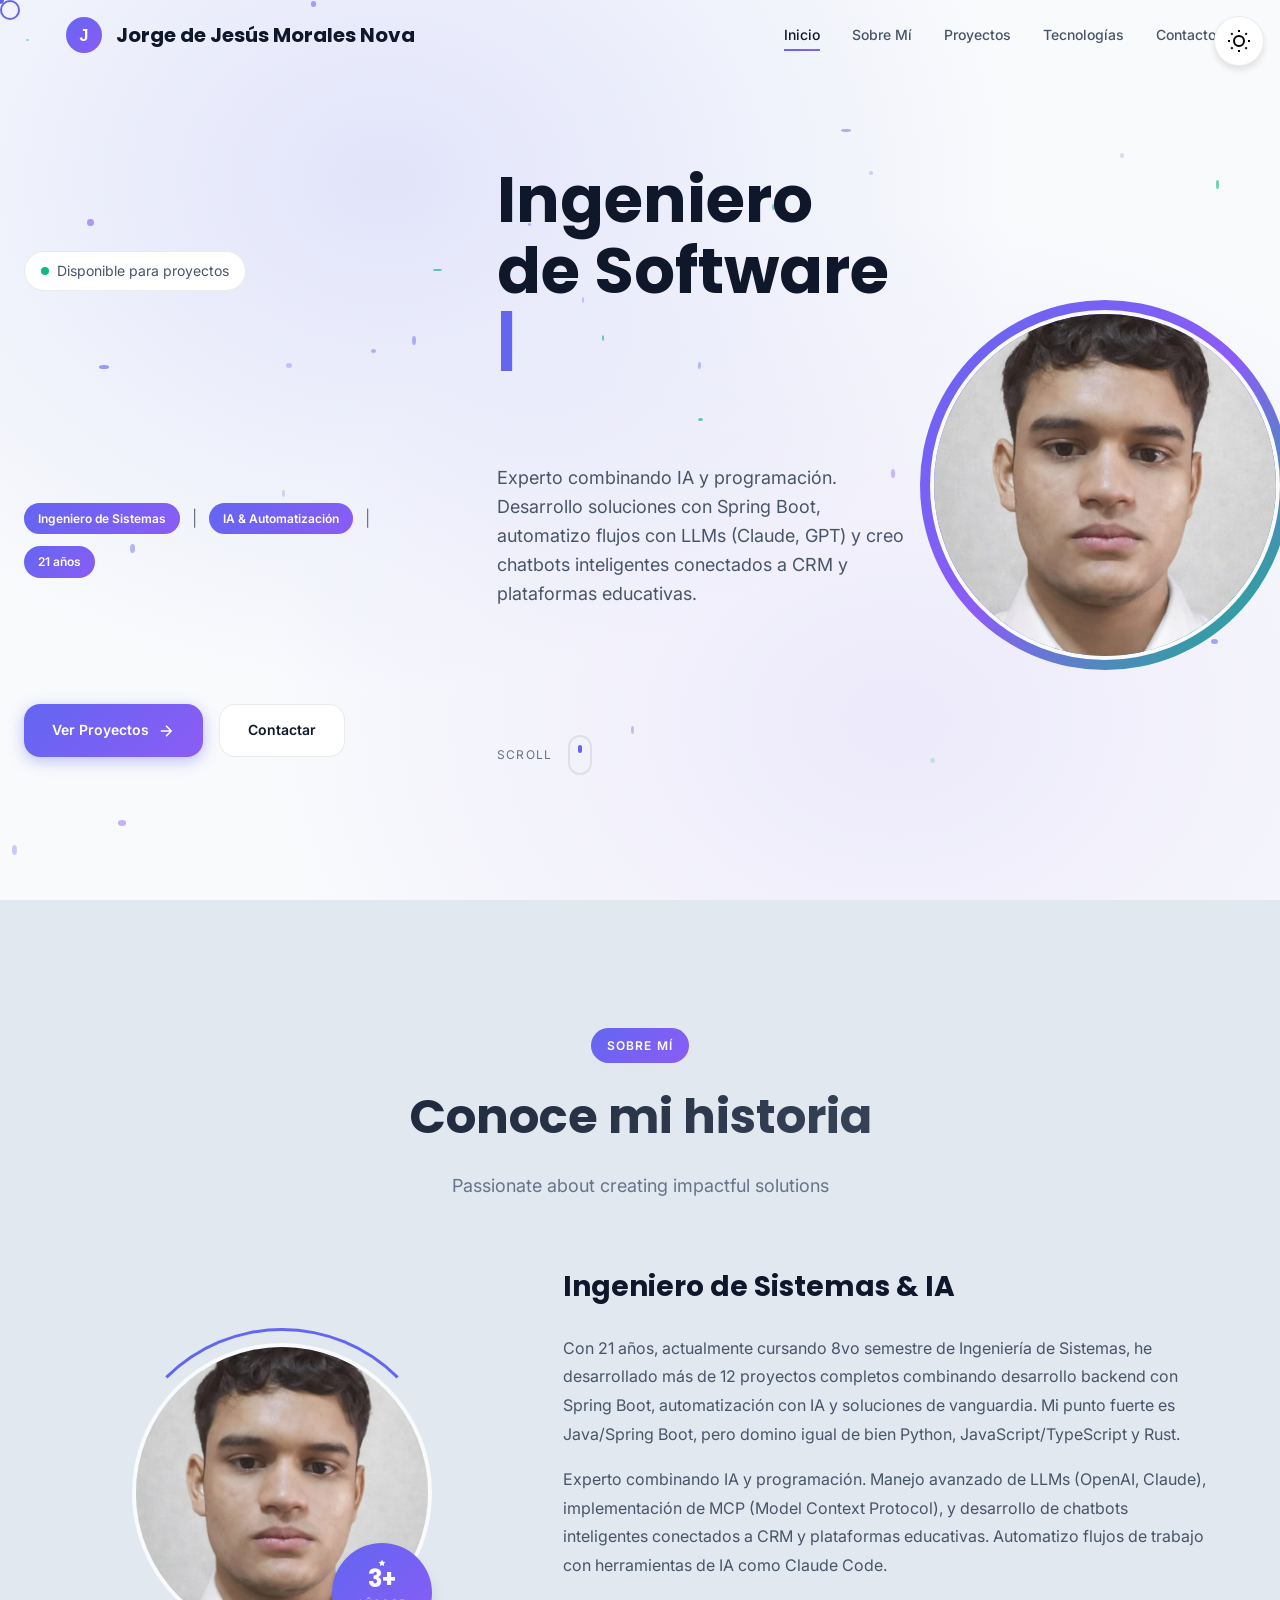
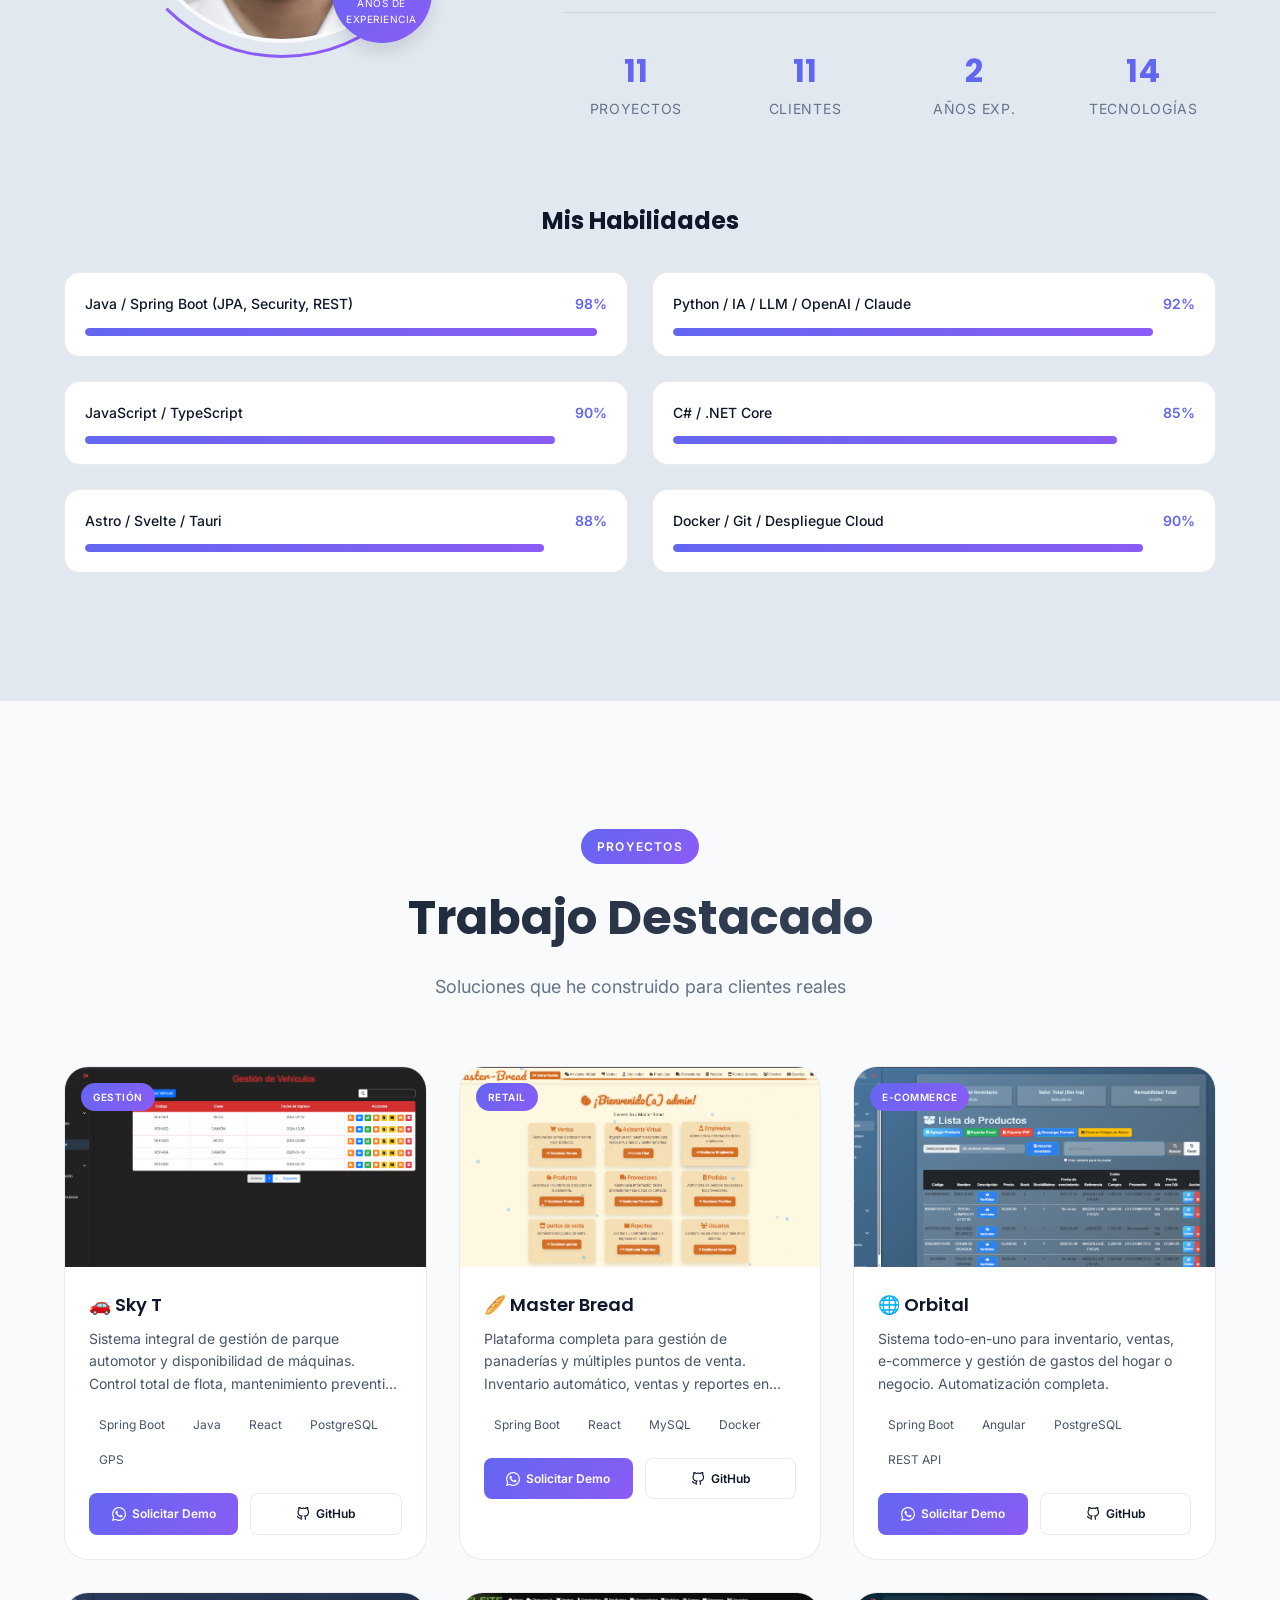
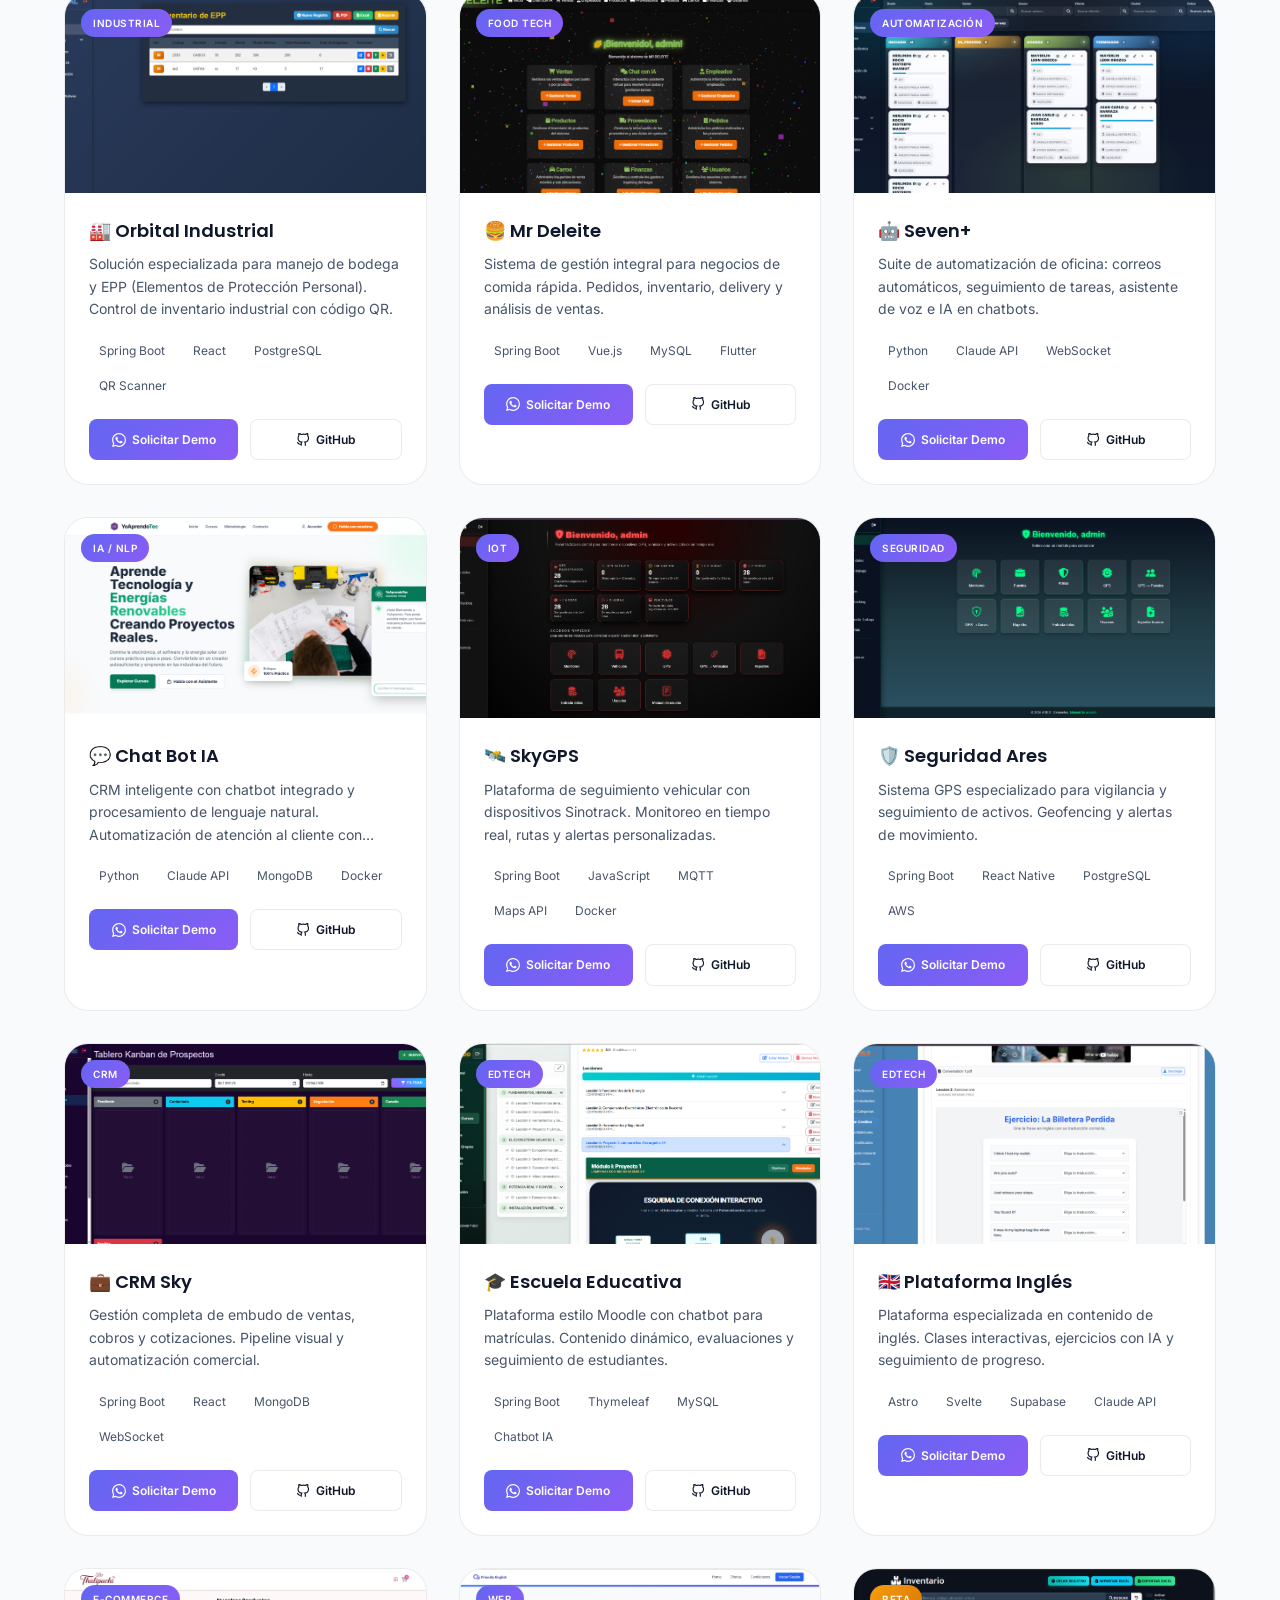
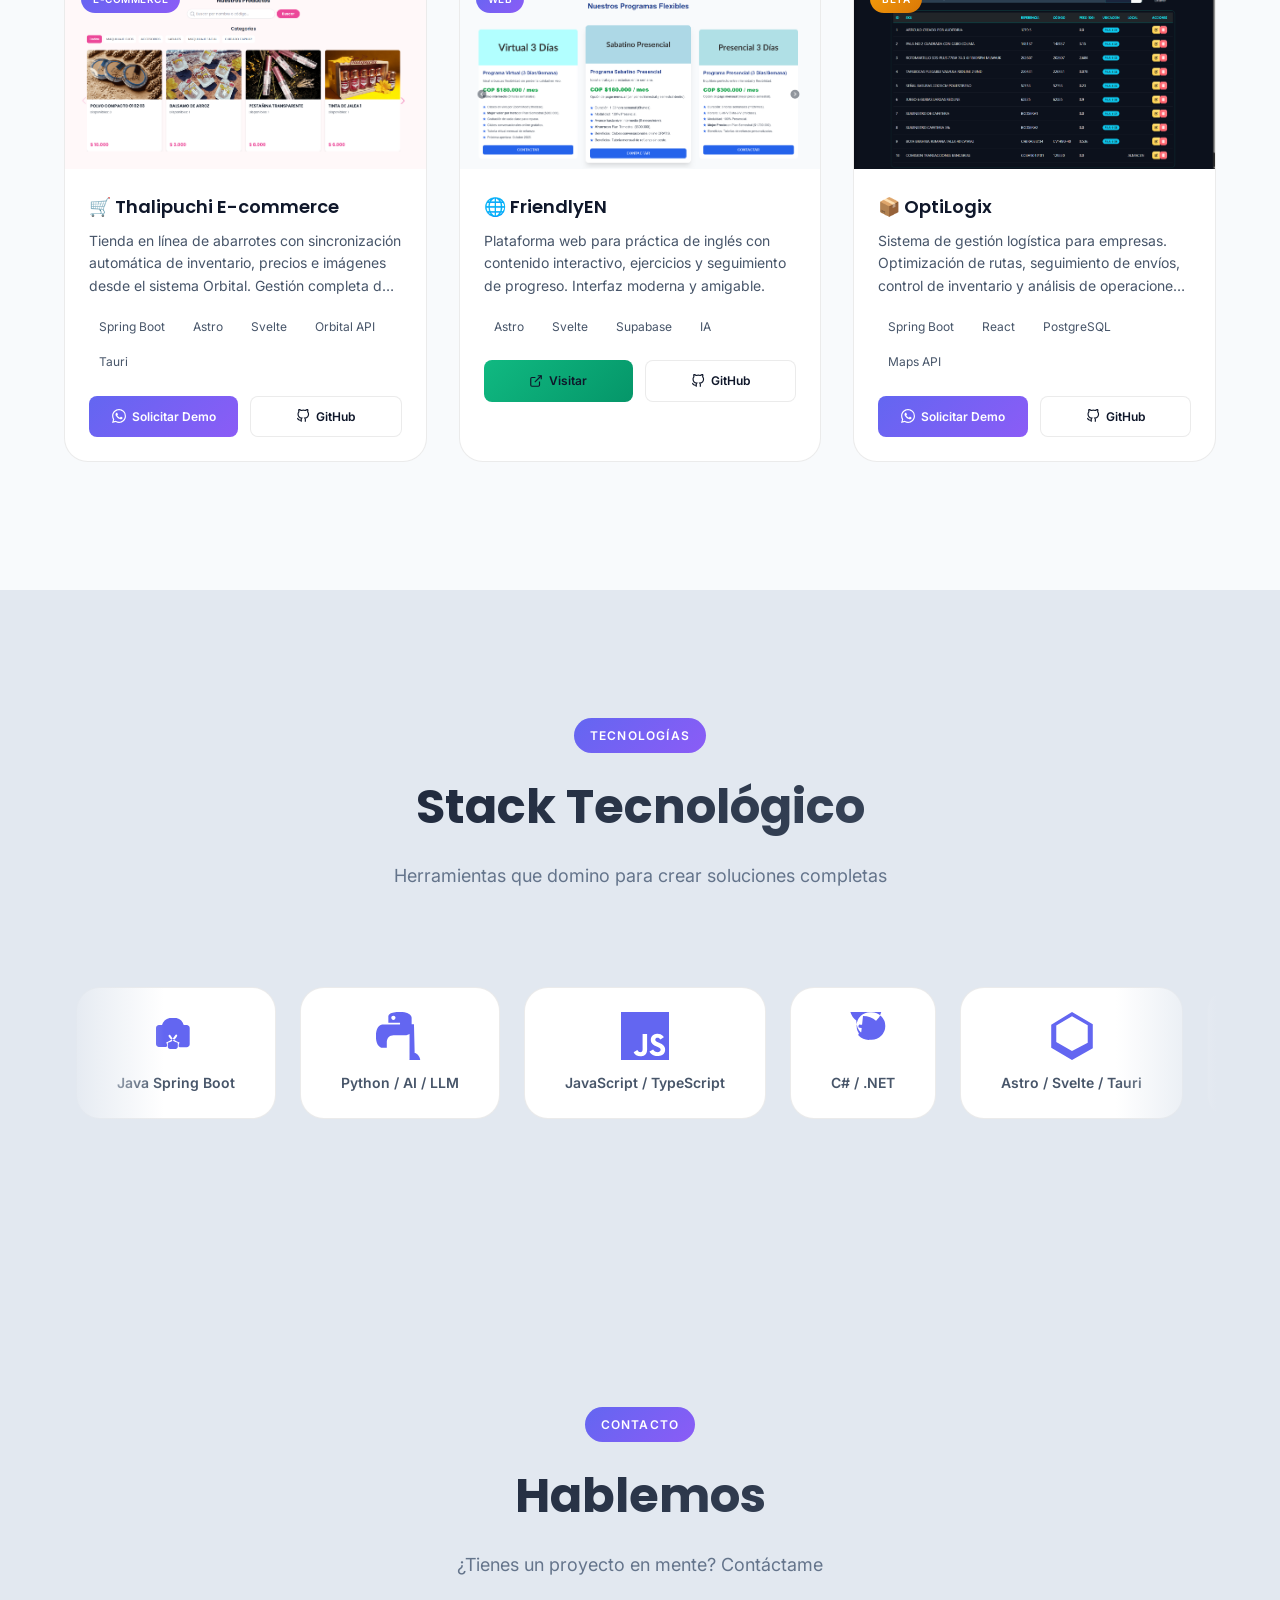
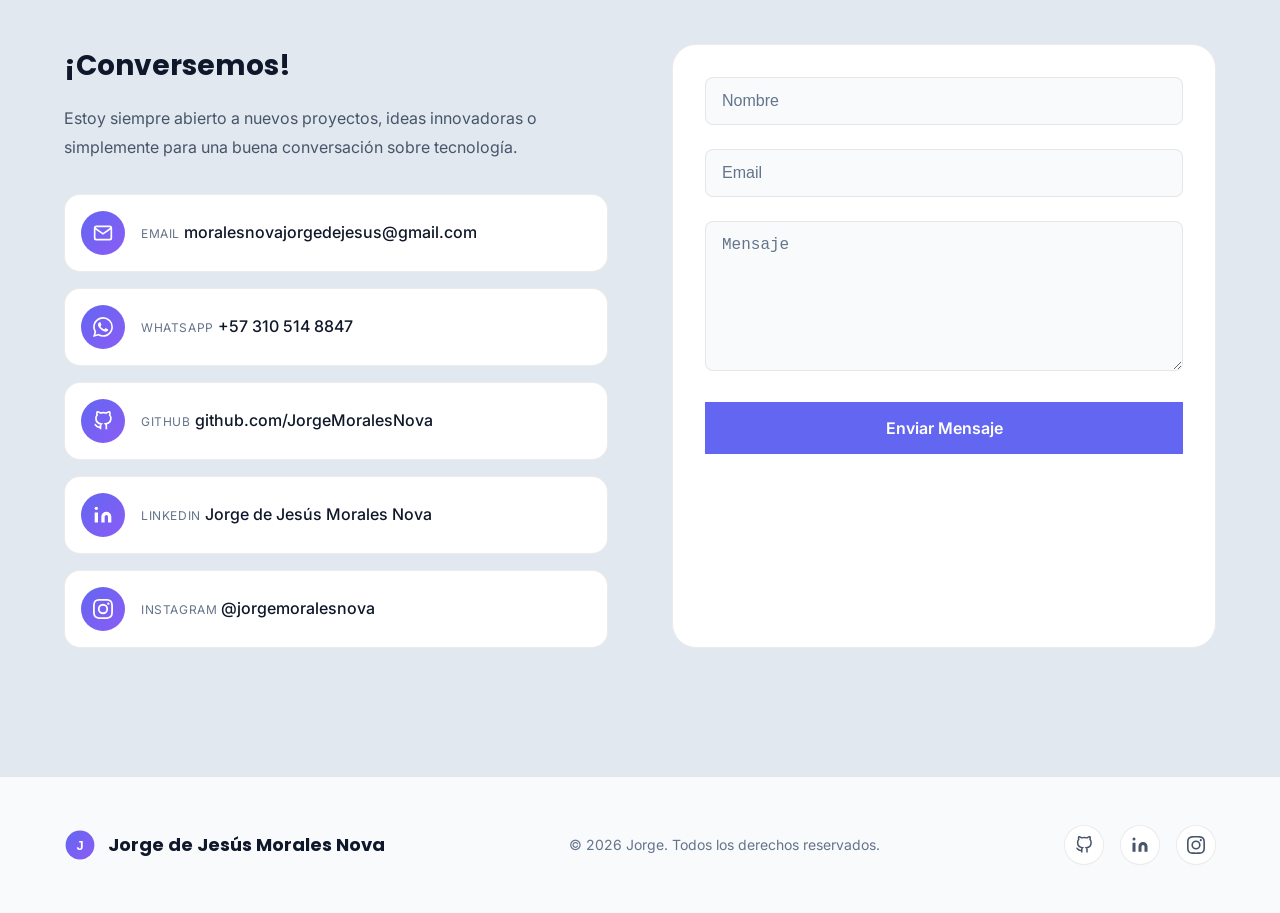
==== index.html @ c4052476 "feat: update name to full legal name" ====
<!DOCTYPE html>
<html lang="es" dir="ltr">
<head>
  <meta charset="UTF-8">
  <meta name="viewport" content="width=device-width, initial-scale=1.0">
  <meta name="description" content="Portfolio de Jorge de Jesús Morales Nova - Ingeniero de Sistemas | Desarrollador Full Stack">
  <meta name="keywords" content="ingeniero de software, desarrollador web, full stack, javascript, python, php">
  <meta name="author" content="Jorge de Jesús Morales Nova">
  <meta name="robots" content="index, follow">
  
  <meta property="og:title" content="Portfolio Jorge de Jesús Morales Nova">
  <meta property="og:description" content="Ingeniero de Sistemas | Desarrollador Full Stack | 21 años | Creador de Soluciones">
  <meta property="og:type" content="website">
  <meta property="og:url" content="https://jorge-portfolio.netlify.app">
  <meta property="og:image" content="assets/images/hero-bg.webp">
  
  <meta name="twitter:card" content="summary_large_image">
  <meta name="twitter:title" content="Portfolio Jorge de Jesús Morales Nova">
  <meta name="twitter:description" content="Ingeniero de Sistemas | Creador de Soluciones">
  
  <link rel="icon" type="image/svg+xml" href="assets/images/logo.svg">
  <link rel="apple-touch-icon" href="assets/images/logo.svg">
  
  <link rel="manifest" href="manifest.json">
  <meta name="theme-color" content="#0f172a">
  <meta name="apple-mobile-web-app-capable" content="yes">
  <meta name="apple-mobile-web-app-status-bar-style" content="black-translucent">
  
  <link rel="preconnect" href="https://fonts.googleapis.com">
  <link rel="preconnect" href="https://fonts.gstatic.com" crossorigin>
  <link href="https://fonts.googleapis.com/css2?family=Inter:wght@300;400;500;600;700&family=Poppins:wght@400;500;600;700&display=swap" rel="stylesheet">
  
  <link rel="stylesheet" href="css/main.css">
  <link rel="stylesheet" href="css/animations.css">
  
  <title>Jorge de Jesús Morales Nova - Ingeniero de Sistemas</title>
</head>
<body>
  <div class="cursor" id="cursor"></div>
  <div class="cursor-follower" id="cursor-follower"></div>

  <div class="loader" id="loader">
    <div class="loader-content">
      <div class="loader-spinner"></div>
      <p>Cargando...</p>
    </div>
  </div>

  <button class="theme-toggle" id="theme-toggle" aria-label="Cambiar tema">
    <span class="theme-toggle-icon">
      <svg class="sun-icon" viewBox="0 0 24 24" fill="none" stroke="currentColor" stroke-width="2">
        <circle cx="12" cy="12" r="5"></circle>
        <line x1="12" y1="1" x2="12" y2="3"></line>
        <line x1="12" y1="21" x2="12" y2="23"></line>
        <line x1="4.22" y1="4.22" x2="5.64" y2="5.64"></line>
        <line x1="18.36" y1="18.36" x2="19.78" y2="19.78"></line>
        <line x1="1" y1="12" x2="3" y2="12"></line>
        <line x1="21" y1="12" x2="23" y2="12"></line>
        <line x1="4.22" y1="19.78" x2="5.64" y2="18.36"></line>
        <line x1="18.36" y1="5.64" x2="19.78" y2="4.22"></line>
      </svg>
      <svg class="moon-icon" viewBox="0 0 24 24" fill="none" stroke="currentColor" stroke-width="2">
        <path d="M21 12.79A9 9 0 1 1 11.21 3 7 7 0 0 0 21 12.79z"></path>
      </svg>
    </span>
  </button>

  <header class="navbar" id="navbar">
    <nav class="nav-container">
      <a href="#" class="nav-logo">
        <img src="assets/images/logo.svg" alt="Jorge Logo" width="40" height="40">
        <span>Jorge de Jesús Morales Nova</span>
      </a>
      
      <ul class="nav-menu" id="nav-menu">
        <li><a href="#inicio" class="nav-link active">Inicio</a></li>
        <li><a href="#sobre-mi" class="nav-link">Sobre Mí</a></li>
        <li><a href="#proyectos" class="nav-link">Proyectos</a></li>
        <li><a href="#tecnologias" class="nav-link">Tecnologías</a></li>
        <li><a href="#contacto" class="nav-link">Contacto</a></li>
      </ul>
      
      <button class="nav-toggle" id="nav-toggle" aria-label="Menú">
        <span class="hamburger"></span>
      </button>
    </nav>
  </header>

  <main>
    <section class="hero" id="inicio">
      <div class="hero-bg">
        <div class="hero-particles" id="particles"></div>
        <div class="hero-gradient"></div>
      </div>
      
      <div class="hero-content">
        <div class="hero-badge">
          <span class="hero-badge-dot"></span>
          Disponible para proyectos
        </div>
        
        <h1 class="hero-title">
          <span class="typing-text" id="typing-text"></span>
          <span class="typing-cursor">|</span>
        </h1>
        
        <div class="hero-subtitle">
          <span class="hero-tag">Ingeniero de Sistemas</span>
          <span class="hero-divider">|</span>
          <span class="hero-tag">IA & Automatización</span>
          <span class="hero-divider">|</span>
          <span class="hero-tag">21 años</span>
        </div>
        
        <p class="hero-description">
          Experto combinando IA y programación. Desarrollo soluciones con Spring Boot, 
          automatizo flujos con LLMs (Claude, GPT) y creo chatbots inteligentes conectados 
          a CRM y plataformas educativas.
        </p>
        
        <div class="hero-buttons">
          <a href="#proyectos" class="btn btn-primary">
            Ver Proyectos
            <svg viewBox="0 0 24 24" fill="none" stroke="currentColor" stroke-width="2">
              <path d="M5 12h14M12 5l7 7-7 7"/>
            </svg>
          </a>
          <a href="#contacto" class="btn btn-secondary">Contactar</a>
        </div>
        
        <div class="hero-scroll">
          <span>Scroll</span>
          <div class="scroll-indicator">
            <div class="scroll-dot"></div>
          </div>
        </div>
      </div>
      
      <div class="hero-visual">
        <div class="hero-image-container">
          <div class="hero-image-border"></div>
          <div class="hero-image">
            <img src="assets/images/jorgemorales.jpeg" alt="Jorge de Jesús Morales Nova" loading="eager">
          </div>
        </div>
      </div>
    </section>

    <section class="about" id="sobre-mi">
      <div class="container">
        <div class="section-header reveal">
          <span class="section-badge">Sobre Mí</span>
          <h2 class="section-title">Conoce mi historia</h2>
          <p class="section-subtitle">Passionate about creating impactful solutions</p>
        </div>
        
        <div class="about-content">
          <div class="about-image reveal-left">
            <div class="about-image-wrapper">
              <div class="about-image-border-animated"></div>
              <div class="about-image-main">
                <img src="assets/images/jorgemorales.jpeg" alt="Foto de Jorge de Jesús" loading="lazy">
              </div>
              <div class="about-experience-badge">
                <svg viewBox="0 0 24 24" fill="currentColor" width="40" height="40">
                  <polygon points="12 2 15.09 8.26 22 9.27 17 14.14 18.18 21.02 12 17.77 5.82 21.02 7 14.14 2 9.27 8.91 8.26 12 2"/>
                </svg>
                <span class="badge-number">3+</span>
                <span class="badge-text">Años de<br>Experiencia</span>
              </div>
            </div>
          </div>
          
          <div class="about-info reveal-right">
            <h3 class="about-title">Ingeniero de Sistemas & IA</h3>
            <p class="about-text">
              Con 21 años, actualmente cursando 8vo semestre de Ingeniería de Sistemas, he desarrollado más de 12 proyectos completos combinando 
              desarrollo backend con Spring Boot, automatización con IA y soluciones de 
              vanguardia. Mi punto fuerte es Java/Spring Boot, pero domino igual de bien 
              Python, JavaScript/TypeScript y Rust.
            </p>
            <p class="about-text">
              Experto combinando IA y programación. Manejo avanzado de LLMs (OpenAI, Claude), 
              implementación de MCP (Model Context Protocol), y desarrollo de chatbots 
              inteligentes conectados a CRM y plataformas educativas. Automatizo flujos de 
              trabajo con herramientas de IA como Claude Code.
            </p>
            
            <div class="about-stats">
              <div class="stat-item">
                <span class="stat-number" data-target="12">0</span>
                <span class="stat-label">Proyectos</span>
              </div>
              <div class="stat-item">
                <span class="stat-number" data-target="12">0</span>
                <span class="stat-label">Clientes</span>
              </div>
              <div class="stat-item">
                <span class="stat-number" data-target="3">0</span>
                <span class="stat-label">Años Exp.</span>
              </div>
              <div class="stat-item">
                <span class="stat-number" data-target="15">0</span>
                <span class="stat-label">Tecnologías</span>
              </div>
            </div>
          </div>
        </div>
        
        <div class="skills-section reveal">
          <h3 class="skills-title">Mis Habilidades</h3>
          <div class="skills-grid">
            <div class="skill-item">
              <div class="skill-header">
                <span class="skill-name">Java / Spring Boot (JPA, Security, REST)</span>
                <span class="skill-percentage">98%</span>
              </div>
              <div class="skill-bar">
                <div class="skill-progress" data-progress="98"></div>
              </div>
            </div>
            <div class="skill-item">
              <div class="skill-header">
                <span class="skill-name">Python / IA / LLM / OpenAI / Claude</span>
                <span class="skill-percentage">92%</span>
              </div>
              <div class="skill-bar">
                <div class="skill-progress" data-progress="92"></div>
              </div>
            </div>
            <div class="skill-item">
              <div class="skill-header">
                <span class="skill-name">JavaScript / TypeScript</span>
                <span class="skill-percentage">90%</span>
              </div>
              <div class="skill-bar">
                <div class="skill-progress" data-progress="90"></div>
              </div>
            </div>
            <div class="skill-item">
              <div class="skill-header">
                <span class="skill-name">C# / .NET Core</span>
                <span class="skill-percentage">85%</span>
              </div>
              <div class="skill-bar">
                <div class="skill-progress" data-progress="85"></div>
              </div>
            </div>
            <div class="skill-item">
              <div class="skill-header">
                <span class="skill-name">Astro / Svelte / Tauri</span>
                <span class="skill-percentage">88%</span>
              </div>
              <div class="skill-bar">
                <div class="skill-progress" data-progress="88"></div>
              </div>
            </div>
            <div class="skill-item">
              <div class="skill-header">
                <span class="skill-name">Docker / Git / Despliegue Cloud</span>
                <span class="skill-percentage">90%</span>
              </div>
              <div class="skill-bar">
                <div class="skill-progress" data-progress="90"></div>
              </div>
            </div>
          </div>
        </div>
      </div>
    </section>

    <section class="projects" id="proyectos">
      <div class="container">
        <div class="section-header reveal">
          <span class="section-badge">Proyectos</span>
          <h2 class="section-title">Trabajo Destacado</h2>
          <p class="section-subtitle">Soluciones que he construido para clientes reales</p>
        </div>
        
        <div class="projects-carousel reveal">
          <div class="carousel-container">
            <div class="carousel-track" id="projects-track"></div>
          </div>
          <div class="carousel-nav">
            <button class="carousel-btn prev" id="projects-prev" aria-label="Anterior">
              <svg viewBox="0 0 24 24" fill="none" stroke="currentColor" stroke-width="2">
                <path d="M15 18l-6-6 6-6"/>
              </svg>
            </button>
            <div class="carousel-dots" id="projects-dots"></div>
            <button class="carousel-btn next" id="projects-next" aria-label="Siguiente">
              <svg viewBox="0 0 24 24" fill="none" stroke="currentColor" stroke-width="2">
                <path d="M9 18l6-6-6-6"/>
              </svg>
            </button>
          </div>
        </div>
        
        <div class="projects-grid" id="projects-grid"></div>
      </div>
    </section>

    <section class="technologies" id="tecnologias">
      <div class="container">
        <div class="section-header reveal">
          <span class="section-badge">Tecnologías</span>
          <h2 class="section-title">Stack Tecnológico</h2>
          <p class="section-subtitle">Herramientas que domino para crear soluciones completas</p>
        </div>
        
        <div class="tech-marquee reveal">
          <div class="marquee">
            <div class="marquee-content" id="tech-content"></div>
          </div>
        </div>
      </div>
    </section>



    <section class="contact" id="contacto">
      <div class="container">
        <div class="section-header reveal">
          <span class="section-badge">Contacto</span>
          <h2 class="section-title">Hablemos</h2>
          <p class="section-subtitle">¿Tienes un proyecto en mente? Contáctame</p>
        </div>
        
        <div class="contact-content">
          <div class="contact-info reveal-left">
            <h3>¡Conversemos!</h3>
            <p>
              Estoy siempre abierto a nuevos proyectos, ideas innovadoras 
              o simplemente para una buena conversación sobre tecnología.
            </p>
            
            <div class="contact-links">
              <a href="mailto:jorge@email.com" class="contact-link">
                <div class="contact-link-icon">
                  <svg viewBox="0 0 24 24" fill="none" stroke="currentColor" stroke-width="2">
                    <path d="M4 4h16c1.1 0 2 .9 2 2v12c0 1.1-.9 2-2 2H4c-1.1 0-2-.9-2-2V6c0-1.1.9-2 2-2z"/>
                    <polyline points="22,6 12,13 2,6"/>
                  </svg>
                </div>
                <div class="contact-link-text">
                  <span class="contact-link-label">Email</span>
                  <span class="contact-link-value">moralesnovajorgedejesus@gmail.com</span>
                </div>
              </a>
              
              <a href="https://wa.me/573105148847" class="contact-link" target="_blank" rel="noopener">
                <div class="contact-link-icon">
                  <svg viewBox="0 0 24 24" fill="currentColor">
                    <path d="M17.472 14.382c-.297-.149-1.758-.867-2.03-.967-.273-.099-.471-.148-.67.15-.197.297-.767.966-.94 1.164-.173.199-.347.223-.644.075-.297-.15-1.255-.463-2.39-1.475-.883-.788-1.48-1.761-1.653-2.059-.173-.297-.018-.458.13-.606.134-.133.298-.347.446-.52.149-.174.198-.298.298-.497.099-.198.05-.371-.025-.52-.075-.149-.669-1.612-.916-2.207-.242-.579-.487-.5-.669-.51-.173-.008-.371-.01-.57-.01-.198 0-.52.074-.792.372-.272.297-1.04 1.016-1.04 2.479 0 1.462 1.065 2.875 1.213 3.074.149.198 2.096 3.2 5.077 4.487.709.306 1.262.489 1.694.625.712.227 1.36.195 1.871.118.571-.085 1.758-.719 2.006-1.413.248-.694.248-1.289.173-1.413-.074-.124-.272-.198-.57-.347m-5.421 7.403h-.004a9.87 9.87 0 01-5.031-1.378l-.361-.214-3.741.982.998-3.648-.235-.374a9.86 9.86 0 01-1.51-5.26c.001-5.45 4.436-9.884 9.888-9.884 2.64 0 5.122 1.03 6.988 2.898a9.825 9.825 0 012.893 6.994c-.003 5.45-4.437 9.884-9.885 9.884m8.413-18.297A11.815 11.815 0 0012.05 0C5.495 0 .16 5.335.157 11.892c0 2.096.547 4.142 1.588 5.945L.057 24l6.305-1.654a11.882 11.882 0 005.683 1.448h.005c6.554 0 11.89-5.335 11.893-11.893a11.821 11.821 0 00-3.48-8.413z"/>
                  </svg>
                </div>
                <div class="contact-link-text">
                  <span class="contact-link-label">WhatsApp</span>
                  <span class="contact-link-value">+57 310 514 8847</span>
                </div>
              </a>
              
              <a href="https://github.com/JorgeMoralesNova" class="contact-link" target="_blank" rel="noopener">
                <div class="contact-link-icon">
                  <svg viewBox="0 0 24 24" fill="none" stroke="currentColor" stroke-width="2">
                    <path d="M9 19c-5 1.5-5-2.5-7-3m14 6v-3.87a3.37 3.37 0 0 0-.94-2.61c3.14-.35 6.44-1.54 6.44-7A5.44 5.44 0 0 0 20 4.77 5.07 5.07 0 0 0 19.91 1S18.73.65 16 2.48a13.38 13.38 0 0 0-7 0C6.27.65 5.09 1 5.09 1A5.07 5.07 0 0 0 5 4.77a5.44 5.44 0 0 0-1.5 3.78c0 5.42 3.3 6.61 6.44 7A3.37 3.37 0 0 0 9 18.13V22"/>
                  </svg>
                </div>
                <div class="contact-link-text">
                  <span class="contact-link-label">GitHub</span>
                  <span class="contact-link-value">github.com/JorgeMoralesNova</span>
                </div>
              </a>
              
              <a href="https://www.linkedin.com/in/morales-nova-jorge-de-jes%C3%BAs-a19a11273/" class="contact-link" target="_blank" rel="noopener">
                <div class="contact-link-icon">
                  <svg viewBox="0 0 24 24" fill="currentColor">
                    <path d="M16 8a6 6 0 0 1 6 6v7h-4v-7a2 2 0 0 0-2-2 2 2 0 0 0-2 2v7h-4v-7a6 6 0 0 1 6-6z"/>
                    <rect x="2" y="9" width="4" height="12"/>
                    <circle cx="4" cy="4" r="2"/>
                  </svg>
                </div>
                <div class="contact-link-text">
                  <span class="contact-link-label">LinkedIn</span>
                  <span class="contact-link-value">Jorge de Jesús Morales Nova</span>
                </div>
              </a>

              <a href="https://instagram.com/jorgemoralesnova" class="contact-link" target="_blank" rel="noopener">
                <div class="contact-link-icon">
                  <svg viewBox="0 0 24 24" fill="currentColor">
                    <path d="M12 2.163c3.204 0 3.584.012 4.85.07 3.252.148 4.771 1.691 4.919 4.919.058 1.265.069 1.645.069 4.849 0 3.205-.012 3.584-.069 4.849-.149 3.225-1.664 4.771-4.919 4.919-1.266.058-1.644.07-4.85.07-3.204 0-3.584-.012-4.849-.07-3.26-.149-4.771-1.699-4.919-4.92-.058-1.265-.07-1.644-.07-4.849 0-3.204.013-3.583.07-4.849.149-3.227 1.664-4.771 4.919-4.919 1.266-.057 1.645-.069 4.849-.069zM12 0C8.741 0 8.333.014 7.053.072 2.695.272.273 2.69.073 7.052.014 8.333 0 8.741 0 12c0 3.259.014 3.668.072 4.948.2 4.358 2.618 6.78 6.98 6.98C8.333 23.986 8.741 24 12 24c3.259 0 3.668-.014 4.948-.072 4.354-.2 6.782-2.618 6.979-6.98.059-1.28.073-1.689.073-4.948 0-3.259-.014-3.667-.072-4.947-.196-4.354-2.617-6.78-6.979-6.98C15.668.014 15.259 0 12 0zm0 5.838a6.162 6.162 0 100 12.324 6.162 6.162 0 000-12.324zM12 16a4 4 0 110-8 4 4 0 010 8zm6.406-11.845a1.44 1.44 0 100 2.881 1.44 1.44 0 000-2.881z"/>
                  </svg>
                </div>
                <div class="contact-link-text">
                  <span class="contact-link-label">Instagram</span>
                  <span class="contact-link-value">@jorgemoralesnova</span>
                </div>
              </a>
            </div>
          </div>
          
          <div class="contact-form-wrapper reveal-right">
            <form id="contact-form" name="contact-form" action="https://formspree.io/f/mreovnnr" method="POST">
              <div class="form-group">
                <input type="text" name="name" id="name" class="form-input" placeholder="Nombre" required>
              </div>
              <div class="form-group">
                <input type="email" name="email" id="email" class="form-input" placeholder="Email" required>
              </div>
              <div class="form-group">
                <textarea name="message" id="message" class="form-textarea" placeholder="Mensaje" required></textarea>
              </div>
              <button type="submit" class="form-submit">Enviar Mensaje</button>
              <div id="form-status" class="form-status"></div>
            </form>
          </div>
        </div>
      </div>
    </section>
  </main>

  <footer class="footer">
    <div class="container">
      <div class="footer-content">
        <a href="#" class="footer-logo">
          <img src="assets/images/logo.svg" alt="Jorge Logo">
          <span>Jorge de Jesús Morales Nova</span>
        </a>
        
        <p class="footer-text">
          © <span id="current-year"></span> Jorge. Todos los derechos reservados.
        </p>
        
        <div class="footer-social">
          <a href="https://github.com/JorgeMoralesNova" class="social-link" target="_blank" rel="noopener" aria-label="GitHub">
            <svg viewBox="0 0 24 24" fill="none" stroke="currentColor" stroke-width="2">
              <path d="M9 19c-5 1.5-5-2.5-7-3m14 6v-3.87a3.37 3.37 0 0 0-.94-2.61c3.14-.35 6.44-1.54 6.44-7A5.44 5.44 0 0 0 20 4.77 5.07 5.07 0 0 0 19.91 1S18.73.65 16 2.48a13.38 13.38 0 0 0-7 0C6.27.65 5.09 1 5.09 1A5.07 5.07 0 0 0 5 4.77a5.44 5.44 0 0 0-1.5 3.78c0 5.42 3.3 6.61 6.44 7A3.37 3.37 0 0 0 9 18.13V22"/>
            </svg>
          </a>
          <a href="https://www.linkedin.com/in/morales-nova-jorge-de-jes%C3%BAs-a19a11273/" class="social-link" target="_blank" rel="noopener" aria-label="LinkedIn">
            <svg viewBox="0 0 24 24" fill="currentColor">
              <path d="M16 8a6 6 0 0 1 6 6v7h-4v-7a2 2 0 0 0-2-2 2 2 0 0 0-2 2v7h-4v-7a6 6 0 0 1 6-6z"/>
              <rect x="2" y="9" width="4" height="12"/>
              <circle cx="4" cy="4" r="2"/>
            </svg>
          </a>
          <a href="https://instagram.com/jorgemoralesnova" class="social-link" target="_blank" rel="noopener" aria-label="Instagram">
            <svg viewBox="0 0 24 24" fill="currentColor">
              <path d="M12 2.163c3.204 0 3.584.012 4.85.07 3.252.148 4.771 1.691 4.919 4.919.058 1.265.069 1.645.069 4.849 0 3.205-.012 3.584-.069 4.849-.149 3.225-1.664 4.771-4.919 4.919-1.266.058-1.644.07-4.85.07-3.204 0-3.584-.012-4.849-.07-3.26-.149-4.771-1.699-4.919-4.92-.058-1.265-.07-1.644-.07-4.849 0-3.204.013-3.583.07-4.849.149-3.227 1.664-4.771 4.919-4.919 1.266-.057 1.645-.069 4.849-.069zM12 0C8.741 0 8.333.014 7.053.072 2.695.272.273 2.69.073 7.052.014 8.333 0 8.741 0 12c0 3.259.014 3.668.072 4.948.2 4.358 2.618 6.78 6.98 6.98C8.333 23.986 8.741 24 12 24c3.259 0 3.668-.014 4.948-.072 4.354-.2 6.782-2.618 6.979-6.98.059-1.28.073-1.689.073-4.948 0-3.259-.014-3.667-.072-4.947-.196-4.354-2.617-6.78-6.979-6.98C15.668.014 15.259 0 12 0zm0 5.838a6.162 6.162 0 100 12.324 6.162 6.162 0 000-12.324zM12 16a4 4 0 110-8 4 4 0 010 8zm6.406-11.845a1.44 1.44 0 100 2.881 1.44 1.44 0 000-2.881z"/>
            </svg>
          </a>
        </div>
      </div>
    </div>
  </footer>

  <a href="#inicio" class="back-to-top" aria-label="Volver arriba">
    <svg viewBox="0 0 24 24" fill="none" stroke="currentColor" stroke-width="2">
      <polyline points="18 15 12 9 6 15"/>
    </svg>
  </a>

  <script src="js/utils.js"></script>
  <script src="js/carousels.js"></script>
  <script src="js/main.js"></script>
</body>
</html>
---- css/main.css ----
:root {
  --primary: #6366f1;
  --primary-dark: #4f46e5;
  --secondary: #8b5cf6;
  --accent: #10b981;
  --accent-dark: #059669;
  --bg-dark: #0f172a;
  --bg-dark-2: #1e293b;
  --bg-dark-3: #334155;
  --text-dark: #f8fafc;
  --text-dark-2: #cbd5e1;
  --text-dark-3: #94a3b8;
  --bg-light: #f8fafc;
  --bg-light-2: #e2e8f0;
  --text-light: #0f172a;
  --text-light-2: #475569;
  --text-light-3: #64748b;
  --shadow-sm: 0 1px 2px rgba(0,0,0,0.1);
  --shadow-md: 0 4px 6px rgba(0,0,0,0.1);
  --shadow-lg: 0 10px 15px rgba(0,0,0,0.1);
  --shadow-xl: 0 20px 25px rgba(0,0,0,0.15);
  --shadow-glow: 0 0 20px rgba(99, 102, 241, 0.3);
  --border-radius-sm: 0.375rem;
  --border-radius-md: 0.5rem;
  --border-radius-lg: 1rem;
  --border-radius-xl: 1.5rem;
  --transition-fast: 150ms ease;
  --transition-base: 300ms ease;
  --transition-slow: 500ms ease;
  --font-sans: 'Inter', -apple-system, BlinkMacSystemFont, 'Segoe UI', sans-serif;
  --font-display: 'Poppins', var(--font-sans);
  --container-max: 1200px;
  --navbar-height: 70px;
}

[data-theme="light"] {
  --bg-primary: var(--bg-light);
  --bg-secondary: var(--bg-light-2);
  --bg-tertiary: #fff;
  --text-primary: var(--text-light);
  --text-secondary: var(--text-light-2);
  --text-tertiary: var(--text-light-3);
  --card-bg: #fff;
  --card-border: rgba(0,0,0,0.08);
  --navbar-bg: rgba(255,255,255,0.8);
}

[data-theme="dark"] {
  --bg-primary: var(--bg-dark);
  --bg-secondary: var(--bg-dark-2);
  --bg-tertiary: var(--bg-dark-3);
  --text-primary: var(--text-dark);
  --text-secondary: var(--text-dark-2);
  --text-tertiary: var(--text-dark-3);
  --card-bg: var(--bg-dark-2);
  --card-border: rgba(255,255,255,0.08);
  --navbar-bg: rgba(15, 23, 42, 0.8);
}

*, *::before, *::after {
  box-sizing: border-box;
  margin: 0;
  padding: 0;
}

html {
  scroll-behavior: smooth;
  -webkit-font-smoothing: antialiased;
  -moz-osx-font-smoothing: grayscale;
}

body {
  font-family: var(--font-sans);
  background-color: var(--bg-primary);
  color: var(--text-primary);
  line-height: 1.6;
  overflow-x: hidden;
  transition: background-color var(--transition-base), color var(--transition-base);
}

a {
  color: inherit;
  text-decoration: none;
}

button {
  font-family: inherit;
  cursor: pointer;
  border: none;
  background: none;
}

img {
  max-width: 100%;
  height: auto;
  display: block;
}

ul {
  list-style: none;
}

.container {
  width: 100%;
  max-width: var(--container-max);
  margin: 0 auto;
  padding: 0 1.5rem;
}

.section-header {
  text-align: center;
  margin-bottom: 4rem;
}

.section-badge {
  display: inline-block;
  padding: 0.5rem 1rem;
  background: linear-gradient(135deg, var(--primary), var(--secondary));
  color: white;
  font-size: 0.75rem;
  font-weight: 600;
  text-transform: uppercase;
  letter-spacing: 0.1em;
  border-radius: var(--border-radius-xl);
  margin-bottom: 1rem;
}

.section-title {
  font-family: var(--font-display);
  font-size: clamp(2rem, 5vw, 3rem);
  font-weight: 700;
  margin-bottom: 1rem;
  background: linear-gradient(135deg, var(--text-primary) 0%, var(--text-secondary) 100%);
  -webkit-background-clip: text;
  -webkit-text-fill-color: transparent;
  background-clip: text;
}

.section-subtitle {
  color: var(--text-tertiary);
  font-size: 1.125rem;
  max-width: 600px;
  margin: 0 auto;
}

.reveal {
  opacity: 0;
  transform: translateY(30px);
  transition: opacity 0.6s ease, transform 0.6s ease;
}

.reveal.visible {
  opacity: 1;
  transform: translateY(0);
}

.reveal-left {
  opacity: 0;
  transform: translateX(-30px);
  transition: opacity 0.6s ease, transform 0.6s ease;
}

.reveal-left.visible {
  opacity: 1;
  transform: translateX(0);
}

.reveal-right {
  opacity: 0;
  transform: translateX(30px);
  transition: opacity 0.6s ease, transform 0.6s ease;
}

.reveal-right.visible {
  opacity: 1;
  transform: translateX(0);
}

.cursor {
  position: fixed;
  width: 20px;
  height: 20px;
  border: 2px solid var(--primary);
  border-radius: 50%;
  pointer-events: none;
  z-index: 9999;
  transition: transform 0.1s ease, opacity 0.3s ease;
  display: none;
}

.cursor-follower {
  position: fixed;
  width: 8px;
  height: 8px;
  background: var(--primary);
  border-radius: 50%;
  pointer-events: none;
  z-index: 9999;
  transition: transform 0.3s ease, opacity 0.3s ease;
  display: none;
}

@media (hover: hover) and (pointer: fine) {
  .cursor, .cursor-follower {
    display: block;
  }
}

.cursor.hover {
  transform: scale(1.5);
  background: rgba(99, 102, 241, 0.1);
}

.loader {
  position: fixed;
  top: 0;
  left: 0;
  width: 100%;
  height: 100%;
  background: var(--bg-primary);
  display: flex;
  align-items: center;
  justify-content: center;
  z-index: 10000;
  transition: opacity 0.5s ease, visibility 0.5s ease;
}

.loader.hidden {
  opacity: 0;
  visibility: hidden;
}

.loader-content {
  text-align: center;
}

.loader-spinner {
  width: 50px;
  height: 50px;
  border: 3px solid var(--bg-tertiary);
  border-top-color: var(--primary);
  border-radius: 50%;
  animation: spin 1s linear infinite;
  margin: 0 auto 1rem;
}

@keyframes spin {
  to { transform: rotate(360deg); }
}

.loader-content p {
  color: var(--text-secondary);
  font-size: 0.875rem;
}

.theme-toggle {
  position: fixed;
  top: 1rem;
  right: 1rem;
  z-index: 1000;
  width: 50px;
  height: 50px;
  border-radius: 50%;
  background: var(--card-bg);
  border: 1px solid var(--card-border);
  display: flex;
  align-items: center;
  justify-content: center;
  transition: all var(--transition-base);
  box-shadow: var(--shadow-md);
}

.theme-toggle:hover {
  transform: scale(1.05);
  box-shadow: var(--shadow-glow);
}

.theme-toggle-icon {
  position: relative;
  width: 24px;
  height: 24px;
}

.theme-toggle-icon svg {
  position: absolute;
  top: 0;
  left: 0;
  width: 24px;
  height: 24px;
  transition: opacity 0.3s ease, transform 0.3s ease;
}

.sun-icon {
  opacity: 1;
  transform: rotate(0deg);
}

.moon-icon {
  opacity: 0;
  transform: rotate(-90deg);
}

[data-theme="dark"] .sun-icon {
  opacity: 0;
  transform: rotate(90deg);
}

[data-theme="dark"] .moon-icon {
  opacity: 1;
  transform: rotate(0deg);
}

.navbar {
  position: fixed;
  top: 0;
  left: 0;
  width: 100%;
  height: var(--navbar-height);
  z-index: 100;
  transition: all var(--transition-base);
}

.navbar.scrolled {
  background: var(--navbar-bg);
  backdrop-filter: blur(20px);
  -webkit-backdrop-filter: blur(20px);
  box-shadow: var(--shadow-md);
}

.nav-container {
  max-width: var(--container-max);
  margin: 0 auto;
  padding: 0 1.5rem;
  height: 100%;
  display: flex;
  align-items: center;
  justify-content: space-between;
}

.nav-logo {
  display: flex;
  align-items: center;
  gap: 0.75rem;
  font-family: var(--font-display);
  font-weight: 700;
  font-size: 1.25rem;
}

.nav-logo img {
  width: 40px;
  height: 40px;
}

.nav-menu {
  display: flex;
  align-items: center;
  gap: 2rem;
}

.nav-link {
  font-size: 0.875rem;
  font-weight: 500;
  color: var(--text-secondary);
  position: relative;
  padding: 0.5rem 0;
  transition: color var(--transition-fast);
}

.nav-link::after {
  content: '';
  position: absolute;
  bottom: 0;
  left: 0;
  width: 0;
  height: 2px;
  background: linear-gradient(90deg, var(--primary), var(--secondary));
  transition: width var(--transition-base);
}

.nav-link:hover,
.nav-link.active {
  color: var(--text-primary);
}

.nav-link:hover::after,
.nav-link.active::after {
  width: 100%;
}

.nav-toggle {
  display: none;
  width: 40px;
  height: 40px;
  flex-direction: column;
  align-items: center;
  justify-content: center;
  gap: 6px;
}

.hamburger {
  width: 24px;
  height: 2px;
  background: var(--text-primary);
  position: relative;
  transition: all var(--transition-fast);
}

.hamburger::before,
.hamburger::after {
  content: '';
  position: absolute;
  width: 24px;
  height: 2px;
  background: var(--text-primary);
  transition: all var(--transition-fast);
}

.hamburger::before {
  top: -8px;
}

.hamburger::after {
  top: 8px;
}

.nav-toggle.active .hamburger {
  background: transparent;
}

.nav-toggle.active .hamburger::before {
  top: 0;
  transform: rotate(45deg);
}

.nav-toggle.active .hamburger::after {
  top: 0;
  transform: rotate(-45deg);
}

@media (max-width: 768px) {
  .nav-toggle {
    display: flex;
  }

  .nav-menu {
    position: fixed;
    top: var(--navbar-height);
    left: 0;
    width: 100%;
    padding: 1.5rem;
    background: var(--bg-primary);
    flex-direction: column;
    gap: 1.5rem;
    transform: translateY(-100%);
    opacity: 0;
    visibility: hidden;
    transition: all var(--transition-base);
    z-index: 99;
    box-shadow: var(--shadow-lg);
    border-bottom: 1px solid var(--card-border);
  }

  .nav-menu.active {
    transform: translateY(0);
    opacity: 1;
    visibility: visible;
  }
}

.hero {
  min-height: 100vh;
  display: flex;
  align-items: center;
  position: relative;
  padding-top: var(--navbar-height);
  overflow: hidden;
}

.hero-bg {
  position: absolute;
  top: 0;
  left: 0;
  width: 100%;
  height: 100%;
  z-index: -1;
}

.hero-particles {
  position: absolute;
  top: 0;
  left: 0;
  width: 100%;
  height: 100%;
}

.hero-gradient {
  position: absolute;
  top: 0;
  left: 0;
  width: 100%;
  height: 100%;
  background: radial-gradient(ellipse at 30% 20%, rgba(99, 102, 241, 0.15) 0%, transparent 50%),
              radial-gradient(ellipse at 70% 80%, rgba(139, 92, 246, 0.1) 0%, transparent 50%);
}

.hero-content {
  flex: 1;
  max-width: var(--container-max);
  margin: 0 auto;
  padding: 0 1.5rem;
  display: grid;
  grid-template-columns: 1fr 1fr;
  gap: 4rem;
  align-items: center;
}

.hero-badge {
  display: inline-flex;
  align-items: center;
  gap: 0.5rem;
  padding: 0.5rem 1rem;
  background: var(--card-bg);
  border: 1px solid var(--card-border);
  border-radius: var(--border-radius-xl);
  font-size: 0.875rem;
  color: var(--text-secondary);
  margin-bottom: 1.5rem;
  width: fit-content;
}

.hero-badge-dot {
  width: 8px;
  height: 8px;
  background: var(--accent);
  border-radius: 50%;
  animation: pulse 2s infinite;
}

@keyframes pulse {
  0%, 100% { opacity: 1; transform: scale(1); }
  50% { opacity: 0.5; transform: scale(1.2); }
}

.hero-title {
  font-family: var(--font-display);
  font-size: clamp(2.5rem, 6vw, 4rem);
  font-weight: 700;
  line-height: 1.1;
  margin-bottom: 1.5rem;
}

.typing-text {
  display: block;
}

.typing-cursor {
  display: inline-block;
  color: var(--primary);
  animation: blink 1s infinite;
}

@keyframes blink {
  0%, 100% { opacity: 1; }
  50% { opacity: 0; }
}

.hero-subtitle {
  display: flex;
  flex-wrap: wrap;
  align-items: center;
  gap: 0.75rem;
  margin-bottom: 1.5rem;
}

.hero-tag {
  padding: 0.375rem 0.875rem;
  background: linear-gradient(135deg, var(--primary), var(--secondary));
  color: white;
  font-size: 0.75rem;
  font-weight: 600;
  border-radius: var(--border-radius-lg);
}

.hero-divider {
  color: var(--text-tertiary);
}

.hero-description {
  color: var(--text-secondary);
  font-size: 1.125rem;
  line-height: 1.6;
  margin-bottom: 2rem;
  max-width: 500px;
  text-align: left;
}

.hero-buttons {
  display: flex;
  gap: 1rem;
  margin-bottom: 3rem;
}

.btn {
  display: inline-flex;
  align-items: center;
  gap: 0.5rem;
  padding: 0.875rem 1.75rem;
  font-size: 0.875rem;
  font-weight: 600;
  border-radius: var(--border-radius-lg);
  transition: all var(--transition-base);
}

.btn svg {
  width: 18px;
  height: 18px;
}

.btn-primary {
  background: linear-gradient(135deg, var(--primary), var(--secondary));
  color: white;
  box-shadow: 0 4px 15px rgba(99, 102, 241, 0.4);
}

.btn-primary:hover {
  transform: translateY(-2px);
  box-shadow: 0 8px 25px rgba(99, 102, 241, 0.5);
}

.btn-secondary {
  background: var(--card-bg);
  color: var(--text-primary);
  border: 1px solid var(--card-border);
}

.btn-secondary:hover {
  background: var(--bg-tertiary);
  transform: translateY(-2px);
}

.hero-scroll {
  display: flex;
  align-items: center;
  gap: 1rem;
}

.hero-scroll span {
  font-size: 0.75rem;
  color: var(--text-tertiary);
  text-transform: uppercase;
  letter-spacing: 0.1em;
}

.scroll-indicator {
  width: 24px;
  height: 40px;
  border: 2px solid var(--card-border);
  border-radius: 12px;
  display: flex;
  justify-content: center;
  padding-top: 8px;
}

.scroll-dot {
  width: 4px;
  height: 8px;
  background: var(--primary);
  border-radius: 2px;
  animation: scrollDown 2s infinite;
}

@keyframes scrollDown {
  0% { transform: translateY(0); opacity: 1; }
  100% { transform: translateY(20px); opacity: 0; }
}

.hero-visual {
  display: flex;
  justify-content: center;
  align-items: center;
}

.hero-image-container {
  position: relative;
  width: 350px;
  height: 350px;
}

.hero-image-border {
  position: absolute;
  top: -10px;
  left: -10px;
  right: -10px;
  bottom: -10px;
  background: linear-gradient(135deg, var(--primary), var(--secondary), var(--accent));
  border-radius: 50%;
  animation: rotate 10s linear infinite;
  z-index: -1;
}

@keyframes rotate {
  from { transform: rotate(0deg); }
  to { transform: rotate(360deg); }
}

.hero-image {
  width: 100%;
  height: 100%;
  border-radius: 50%;
  overflow: hidden;
  border: 4px solid var(--bg-primary);
}

.hero-image img {
  width: 100%;
  height: 100%;
  object-fit: cover;
}

@media (max-width: 968px) {
  .hero {
    flex-direction: column;
    justify-content: center;
    padding-top: calc(var(--navbar-height) + 1rem);
    padding-bottom: 3rem;
  }

  .hero-content {
    grid-template-columns: 1fr;
    text-align: center;
    padding: 1.5rem 1rem 0;
    width: 100%;
    max-width: 600px;
    margin: 0 auto;
  }

  .hero-badge {
    margin: 0 auto 1.5rem;
  }

  .hero-subtitle {
    justify-content: center;
    flex-wrap: wrap;
    gap: 0.5rem;
  }

  .hero-tag {
    font-size: 0.7rem;
    padding: 0.3rem 0.6rem;
  }

  .hero-description {
    margin-left: auto;
    margin-right: auto;
    font-size: 1rem;
    padding: 0 0.5rem;
    text-align: center;
    max-width: 100%;
  }

  .hero-buttons {
    justify-content: center;
    flex-wrap: wrap;
  }

  .btn {
    padding: 0.75rem 1.25rem;
    font-size: 0.8rem;
  }

  .hero-scroll {
    justify-content: center;
    display: none;
  }

  .hero-visual {
    order: -1;
    padding: 1rem 0 0;
  }

  .hero-image-container {
    width: 220px;
    height: 220px;
  }

  .hero-title {
    font-size: clamp(1.8rem, 8vw, 2.5rem);
  }
}

@media (max-width: 480px) {
  .hero-content {
    padding: 1rem 0.75rem 0;
    max-width: 100%;
  }

  .hero-title {
    font-size: 1.6rem;
  }

  .hero-tag {
    font-size: 0.65rem;
    padding: 0.25rem 0.5rem;
  }

  .hero-description {
    font-size: 0.9rem;
    max-width: 100%;
    padding: 0;
  }

  .btn {
    padding: 0.6rem 1rem;
    font-size: 0.75rem;
  }

  .hero-image-container {
    width: 170px;
    height: 170px;
  }

  .about-image-wrapper {
    width: 200px;
    height: 200px;
  }

  .about-title {
    font-size: 1.3rem;
  }

  .about-text {
    font-size: 0.9rem;
  }

  .stat-number {
    font-size: 1.5rem;
  }

  .stat-label {
    font-size: 0.65rem;
  }
}

.about {
  padding: 8rem 0;
  background: var(--bg-secondary);
}

.about-content {
  display: grid;
  grid-template-columns: 1fr 1.5fr;
  gap: 4rem;
  align-items: center;
  margin-bottom: 5rem;
}

.about-image-wrapper {
  position: relative;
  width: 300px;
  height: 300px;
  margin: 0 auto;
}

.about-image-border-animated {
  position: absolute;
  top: -15px;
  left: -15px;
  right: -15px;
  bottom: -15px;
  border: 3px solid transparent;
  border-top-color: var(--primary);
  border-bottom-color: var(--secondary);
  border-radius: 50%;
  animation: rotate 8s linear infinite;
}

.about-image-main {
  width: 100%;
  height: 100%;
  border-radius: 50%;
  overflow: hidden;
  border: 4px solid var(--bg-primary);
}

.about-image-main img {
  width: 100%;
  height: 100%;
  object-fit: cover;
  object-position: center center;
}

@media (max-width: 968px) {
  .about-image-wrapper {
    width: 250px;
    height: 250px;
  }

  .about-image-main img {
    object-position: center 30%;
  }
}

.about-experience-badge {
  position: absolute;
  bottom: 0;
  right: 0;
  background: linear-gradient(135deg, var(--primary), var(--secondary));
  color: white;
  padding: 1rem;
  border-radius: 50%;
  width: 100px;
  height: 100px;
  display: flex;
  flex-direction: column;
  align-items: center;
  justify-content: center;
  text-align: center;
  box-shadow: var(--shadow-lg);
}

.badge-number {
  font-family: var(--font-display);
  font-size: 1.5rem;
  font-weight: 700;
  line-height: 1;
}

.badge-text {
  font-size: 0.625rem;
  text-transform: uppercase;
  letter-spacing: 0.05em;
  margin-top: 0.25rem;
}

.about-title {
  font-family: var(--font-display);
  font-size: 1.75rem;
  font-weight: 700;
  margin-bottom: 1.5rem;
  word-wrap: break-word;
  overflow-wrap: break-word;
}

@media (max-width: 768px) {
  .about-title {
    font-size: 1.5rem;
  }
}

.about-text {
  color: var(--text-secondary);
  margin-bottom: 1rem;
  line-height: 1.8;
}

.about-stats {
  display: grid;
  grid-template-columns: repeat(4, 1fr);
  gap: 1.5rem;
  margin-top: 2rem;
  padding-top: 2rem;
  border-top: 1px solid var(--card-border);
}

.stat-item {
  text-align: center;
}

.stat-number {
  font-family: var(--font-display);
  font-size: 2rem;
  font-weight: 700;
  color: var(--primary);
  display: block;
}

.stat-label {
  font-size: 0.75rem;
  color: var(--text-tertiary);
  text-transform: uppercase;
  letter-spacing: 0.05em;
}

@media (max-width: 968px) {
  .about-content {
    grid-template-columns: 1fr;
    text-align: center;
    gap: 2rem;
  }

  .about-stats {
    grid-template-columns: repeat(2, 1fr);
  }

  .about-text {
    text-align: center;
  }
}

@media (max-width: 480px) {
  .about {
    padding: 4rem 0;
  }

  .about-stats {
    grid-template-columns: repeat(2, 1fr);
    gap: 1rem;
  }

  .stat-item {
    padding: 0.5rem;
  }
}

.skills-section {
  margin-top: 4rem;
}

.skills-title {
  font-family: var(--font-display);
  font-size: 1.5rem;
  font-weight: 700;
  margin-bottom: 2rem;
  text-align: center;
}

.skills-grid {
  display: grid;
  grid-template-columns: repeat(2, 1fr);
  gap: 1.5rem;
}

.skill-item {
  background: var(--card-bg);
  padding: 1.25rem;
  border-radius: var(--border-radius-lg);
  border: 1px solid var(--card-border);
}

.skill-header {
  display: flex;
  justify-content: space-between;
  margin-bottom: 0.75rem;
}

.skill-name {
  font-size: 0.875rem;
  font-weight: 500;
}

.skill-percentage {
  font-size: 0.875rem;
  font-weight: 600;
  color: var(--primary);
}

.skill-bar {
  height: 8px;
  background: var(--bg-tertiary);
  border-radius: 4px;
  overflow: hidden;
}

.skill-progress {
  height: 100%;
  background: linear-gradient(90deg, var(--primary), var(--secondary));
  border-radius: 4px;
  width: 0;
  transition: width 1s ease;
}

@media (max-width: 768px) {
  .skills-grid {
    grid-template-columns: 1fr;
  }
}

.projects {
  padding: 8rem 0;
}

.projects-carousel {
  display: none;
  margin-bottom: 3rem;
}

.carousel-container {
  overflow: hidden;
  border-radius: var(--border-radius-lg);
  width: 100%;
}

.carousel-track {
  display: flex;
  transition: transform 0.5s ease;
  will-change: transform;
}

/* Carousel cards: widths set dynamically by JS; no extra margins */
.carousel-card {
  flex-shrink: 0;
  box-sizing: border-box;
}

/* On single-card view (<768px), add lateral padding so card doesn't touch screen edges */
@media (max-width: 767px) {
  .carousel-card .project-content {
    padding: 1.25rem;
  }

  .carousel-dots {
    flex-wrap: wrap;
    justify-content: center;
    max-width: calc(100% - 6rem);
    gap: 0.4rem;
  }

  .carousel-dot {
    width: 7px;
    height: 7px;
  }

  .carousel-dot.active {
    width: 20px;
  }
}

.carousel-nav {
  display: flex;
  align-items: center;
  justify-content: center;
  gap: 1rem;
  margin-top: 1.5rem;
}

.carousel-btn {
  width: 44px;
  height: 44px;
  border-radius: 50%;
  background: var(--card-bg);
  border: 1px solid var(--card-border);
  display: flex;
  align-items: center;
  justify-content: center;
  transition: all var(--transition-base);
}

.carousel-btn svg {
  width: 20px;
  height: 20px;
  color: var(--text-primary);
}

.carousel-btn:hover {
  background: var(--primary);
  border-color: var(--primary);
}

.carousel-btn:hover svg {
  color: white;
}

.carousel-dots {
  display: flex;
  gap: 0.5rem;
}

.carousel-dot {
  width: 8px;
  height: 8px;
  border-radius: 50%;
  background: var(--bg-tertiary);
  cursor: pointer;
  transition: all var(--transition-base);
}

.carousel-dot.active {
  width: 24px;
  border-radius: 4px;
  background: var(--primary);
}

@media (max-width: 968px) {
  .projects-carousel {
    display: block;
  }
}

.projects-grid {
  display: grid;
  grid-template-columns: repeat(3, 1fr);
  gap: 2rem;
}

@media (max-width: 968px) {
  .projects-grid {
    display: none;
  }
}

@media (max-width: 768px) {
  .projects-grid {
    grid-template-columns: 1fr;
  }
}

.project-card {
  background: var(--card-bg);
  border-radius: var(--border-radius-xl);
  overflow: hidden;
  border: 1px solid var(--card-border);
  transition: all var(--transition-base);
  transform-style: preserve-3d;
  perspective: 1000px;
}

.project-card:hover {
  transform: translateY(-10px) rotateX(2deg) rotateY(-2deg);
  box-shadow: var(--shadow-xl), var(--shadow-glow);
  border-color: var(--primary);
}

.project-image {
  position: relative;
  height: 200px;
  overflow: hidden;
}

.project-image img {
  width: 100%;
  height: 100%;
  object-fit: cover;
  transition: transform 0.5s ease;
}

.project-card:hover .project-image img {
  transform: scale(1.05);
}

.project-badge {
  position: absolute;
  top: 1rem;
  left: 1rem;
  padding: 0.375rem 0.75rem;
  background: linear-gradient(135deg, var(--primary), var(--secondary));
  color: white;
  font-size: 0.625rem;
  font-weight: 600;
  text-transform: uppercase;
  letter-spacing: 0.05em;
  border-radius: var(--border-radius-lg);
}

.project-badge.beta {
  background: linear-gradient(135deg, #f59e0b, #d97706);
}

.project-btn-demo {
  background: linear-gradient(135deg, var(--accent), var(--accent-dark));
}

.project-btn-demo:hover {
  background: linear-gradient(135deg, var(--accent-dark), var(--accent));
  transform: translateY(-2px);
  box-shadow: 0 4px 12px rgba(16, 185, 129, 0.3);
}

.project-content {
  padding: 1.5rem;
}

.project-title {
  font-family: var(--font-display);
  font-size: 1.125rem;
  font-weight: 600;
  margin-bottom: 0.5rem;
  display: flex;
  align-items: center;
  gap: 0.5rem;
}

.project-title span {
  font-size: 1.25rem;
}

.project-description {
  color: var(--text-secondary);
  font-size: 0.875rem;
  line-height: 1.6;
  margin-bottom: 1rem;
  display: -webkit-box;
  -webkit-line-clamp: 3;
  -webkit-box-orient: vertical;
  overflow: hidden;
}

.project-tags {
  display: flex;
  flex-wrap: wrap;
  gap: 0.5rem;
  margin-bottom: 1.25rem;
}

.project-tag {
  padding: 0.25rem 0.625rem;
  background: var(--bg-tertiary);
  color: var(--text-secondary);
  font-size: 0.75rem;
  border-radius: var(--border-radius-md);
}

.project-buttons {
  display: flex;
  gap: 0.75rem;
}

.project-btn {
  flex: 1;
  padding: 0.625rem 1rem;
  font-size: 0.75rem;
  font-weight: 600;
  border-radius: var(--border-radius-md);
  text-align: center;
  transition: all var(--transition-base);
  display: flex;
  align-items: center;
  justify-content: center;
  gap: 0.375rem;
}

.project-btn svg {
  width: 14px;
  height: 14px;
}

.project-btn-primary {
  background: linear-gradient(135deg, var(--primary), var(--secondary));
  color: white;
}

.project-btn-primary:hover {
  box-shadow: 0 4px 15px rgba(99, 102, 241, 0.4);
}

.project-btn-secondary {
  background: var(--bg-tertiary);
  color: var(--text-primary);
  border: 1px solid var(--card-border);
}

.project-btn-secondary:hover {
  background: var(--bg-secondary);
}

.technologies {
  padding: 8rem 0;
  background: var(--bg-secondary);
  overflow: hidden;
}

.tech-marquee {
  position: relative;
  overflow: hidden;
  padding: 2rem 0;
}

.tech-marquee::before,
.tech-marquee::after {
  content: '';
  position: absolute;
  top: 0;
  width: 100px;
  height: 100%;
  z-index: 2;
}

.tech-marquee::before {
  left: 0;
  background: linear-gradient(90deg, var(--bg-secondary), transparent);
}

.tech-marquee::after {
  right: 0;
  background: linear-gradient(90deg, transparent, var(--bg-secondary));
}

.marquee {
  display: flex;
  overflow: hidden;
  user-select: none;
}

.marquee-content {
  display: flex;
  animation: marquee 30s linear infinite;
}

.marquee:hover .marquee-content {
  animation-play-state: paused;
}

@keyframes marquee {
  0% { transform: translateX(0); }
  100% { transform: translateX(-50%); }
}

.tech-item {
  display: flex;
  flex-direction: column;
  align-items: center;
  justify-content: center;
  padding: 1.5rem 2.5rem;
  background: var(--card-bg);
  border-radius: var(--border-radius-xl);
  border: 1px solid var(--card-border);
  margin: 0 0.75rem;
  transition: all var(--transition-base);
  min-width: 140px;
}

.tech-item:hover {
  transform: translateY(-5px);
  box-shadow: var(--shadow-lg);
  border-color: var(--primary);
}

.tech-icon {
  width: 48px;
  height: 48px;
  margin-bottom: 0.75rem;
}

.tech-icon svg {
  width: 100%;
  height: 100%;
  color: var(--primary);
}

.tech-name {
  font-size: 0.875rem;
  font-weight: 600;
  color: var(--text-secondary);
  white-space: nowrap;
}

.stats-section {
  padding: 8rem 0;
}

.stats-grid {
  display: grid;
  grid-template-columns: repeat(4, 1fr);
  gap: 2rem;
}

.stat-card {
  background: var(--card-bg);
  border-radius: var(--border-radius-xl);
  padding: 2rem;
  text-align: center;
  border: 1px solid var(--card-border);
  transition: all var(--transition-base);
}

.stat-card:hover {
  transform: translateY(-5px);
  box-shadow: var(--shadow-lg);
  border-color: var(--primary);
}

.stat-icon {
  width: 60px;
  height: 60px;
  margin: 0 auto 1rem;
  background: linear-gradient(135deg, var(--primary), var(--secondary));
  border-radius: 50%;
  display: flex;
  align-items: center;
  justify-content: center;
}

.stat-icon svg {
  width: 30px;
  height: 30px;
  color: white;
}

.stat-value {
  font-family: var(--font-display);
  font-size: 2.5rem;
  font-weight: 700;
  color: var(--text-primary);
  margin-bottom: 0.5rem;
}

.stat-label {
  color: var(--text-tertiary);
  font-size: 0.875rem;
}

@media (max-width: 968px) {
  .stats-grid {
    grid-template-columns: repeat(2, 1fr);
  }
}

.contact {
  padding: 8rem 0;
  background: var(--bg-secondary);
}

.contact-content {
  display: grid;
  grid-template-columns: 1fr 1fr;
  gap: 4rem;
}

.contact-info h3 {
  font-family: var(--font-display);
  font-size: 1.75rem;
  font-weight: 700;
  margin-bottom: 1rem;
}

.contact-info p {
  color: var(--text-secondary);
  margin-bottom: 2rem;
  line-height: 1.8;
}

.contact-links {
  display: flex;
  flex-direction: column;
  gap: 1rem;
}

.contact-link {
  display: flex;
  align-items: center;
  gap: 1rem;
  padding: 1rem;
  background: var(--card-bg);
  border-radius: var(--border-radius-lg);
  border: 1px solid var(--card-border);
  transition: all var(--transition-base);
}

.contact-link:hover {
  transform: translateX(5px);
  border-color: var(--primary);
}

.contact-link-icon {
  width: 44px;
  height: 44px;
  background: linear-gradient(135deg, var(--primary), var(--secondary));
  border-radius: 50%;
  display: flex;
  align-items: center;
  justify-content: center;
}

.contact-link-icon svg {
  width: 20px;
  height: 20px;
  color: white;
}

.contact-link-text {
  flex: 1;
}

.contact-link-label {
  font-size: 0.75rem;
  color: var(--text-tertiary);
  text-transform: uppercase;
  letter-spacing: 0.05em;
}

.contact-link-value {
  font-weight: 500;
  overflow-wrap: break-word;
  word-break: break-word;
}

.contact-form-wrapper {
  background: var(--card-bg);
  padding: 2rem;
  border-radius: var(--border-radius-xl);
  border: 1px solid var(--card-border);
}

.form-group {
  margin-bottom: 1.5rem;
}

.form-label {
  display: block;
  font-size: 0.875rem;
  font-weight: 500;
  margin-bottom: 0.5rem;
}

.form-input,
.form-textarea {
  width: 100%;
  padding: 0.875rem 1rem;
  background: var(--bg-primary);
  border: 1px solid var(--card-border);
  border-radius: var(--border-radius-md);
  color: var(--text-primary);
  font-size: 1rem;
  transition: all var(--transition-base);
}

.form-input:focus,
.form-textarea:focus {
  outline: none;
  border-color: var(--primary);
  box-shadow: 0 0 0 3px rgba(99, 102, 241, 0.1);
}

.form-input::placeholder,
.form-textarea::placeholder {
  color: var(--text-tertiary);
}

.form-textarea {
  min-height: 150px;
  resize: vertical;
}

.form-input.error,
.form-textarea.error {
  border-color: #ef4444;
}

.form-error {
  color: #ef4444;
  font-size: 0.75rem;
  margin-top: 0.25rem;
  display: none;
}

.form-input.error + .form-error,
.form-textarea.error + .form-error {
  display: block;
}

.form-submit {
  width: 100%;
  padding: 1rem;
  font-size: 1rem;
  background: var(--primary);
  color: white;
  font-weight: 600;
}

.toast {
  position: fixed;
  bottom: 2rem;
  right: 2rem;
  padding: 1rem 1.5rem;
  background: var(--accent);
  color: white;
  border-radius: var(--border-radius-lg);
  display: flex;
  align-items: center;
  gap: 0.75rem;
  box-shadow: var(--shadow-lg);
  transform: translateX(calc(100% + 2rem));
  transition: transform 0.3s ease;
  z-index: 1000;
}

.toast.show {
  transform: translateX(0);
}

.toast svg {
  width: 24px;
  height: 24px;
}

@media (max-width: 968px) {
  .contact-content {
    grid-template-columns: 1fr;
  }
}

.footer {
  padding: 3rem 0;
  background: var(--bg-primary);
  border-top: 1px solid var(--card-border);
}

.footer-content {
  display: flex;
  justify-content: space-between;
  align-items: center;
  flex-wrap: wrap;
  gap: 1.5rem;
}

.footer-logo {
  display: flex;
  align-items: center;
  gap: 0.75rem;
  font-family: var(--font-display);
  font-weight: 700;
  font-size: 1.125rem;
}

.footer-logo img {
  width: 32px;
  height: 32px;
}

.footer-text {
  color: var(--text-tertiary);
  font-size: 0.875rem;
}

.footer-social {
  display: flex;
  gap: 1rem;
}

.social-link {
  width: 40px;
  height: 40px;
  border-radius: 50%;
  background: var(--card-bg);
  border: 1px solid var(--card-border);
  display: flex;
  align-items: center;
  justify-content: center;
  transition: all var(--transition-base);
}

.social-link svg {
  width: 18px;
  height: 18px;
  color: var(--text-secondary);
}

.social-link:hover {
  background: var(--primary);
  border-color: var(--primary);
  transform: translateY(-3px);
}

.social-link:hover svg {
  color: white;
}

.back-to-top {
  position: fixed;
  bottom: 2rem;
  right: 2rem;
  width: 50px;
  height: 50px;
  background: linear-gradient(135deg, var(--primary), var(--secondary));
  border-radius: 50%;
  display: flex;
  align-items: center;
  justify-content: center;
  opacity: 0;
  visibility: hidden;
  transition: all var(--transition-base);
  box-shadow: var(--shadow-lg);
  z-index: 99;
}

.back-to-top.show {
  opacity: 1;
  visibility: visible;
}

.back-to-top:hover {
  transform: translateY(-5px);
}

.back-to-top svg {
  width: 24px;
  height: 24px;
  color: white;
}

@media (max-width: 768px) {
  .footer-content {
    flex-direction: column;
    text-align: center;
  }
}

/* ===== GLOBAL MOBILE FIXES ===== */

/* Theme toggle: move to left side on mobile to avoid hamburger overlap */
@media (max-width: 768px) {
  .theme-toggle {
    left: 1rem;
    right: auto;
    width: 40px;
    height: 40px;
    top: 0.9375rem;
  }

  .theme-toggle-icon svg {
    width: 20px;
    height: 20px;
  }
}

/* Section padding reductions on mobile */
@media (max-width: 768px) {
  .projects,
  .technologies,
  .stats-section,
  .contact {
    padding: 5rem 0;
  }

  .section-header {
    margin-bottom: 2.5rem;
  }

  .skills-grid {
    gap: 1rem;
  }
}

@media (max-width: 480px) {
  .projects,
  .technologies,
  .stats-section,
  .contact {
    padding: 3.5rem 0;
  }

  .about {
    padding: 3.5rem 0;
  }

  .section-header {
    margin-bottom: 2rem;
  }

  .section-subtitle {
    font-size: 0.95rem;
  }

  /* Stats grid */
  .stats-grid {
    gap: 1rem;
  }

  .stat-card {
    padding: 1.5rem 1rem;
  }

  .stat-value {
    font-size: 2rem;
  }

  /* Skills */
  .skill-name {
    font-size: 0.8rem;
  }

  /* Tech marquee items */
  .tech-item {
    padding: 1rem 1.5rem;
    min-width: 110px;
  }

  .tech-icon {
    width: 40px;
    height: 40px;
  }

  .tech-name {
    font-size: 0.75rem;
  }

  /* Contact links */
  .contact-link {
    gap: 0.75rem;
    padding: 0.875rem;
  }

  .contact-link-icon {
    width: 38px;
    height: 38px;
    flex-shrink: 0;
  }

  .contact-link-value {
    font-size: 0.8rem;
  }

  .contact-info h3 {
    font-size: 1.4rem;
  }

  /* Projects carousel */
  .carousel-btn {
    width: 38px;
    height: 38px;
  }

  /* Back to top button - avoid overlap with toast */
  .back-to-top {
    bottom: 1.5rem;
    right: 1.5rem;
    width: 44px;
    height: 44px;
  }
}

.form-status { margin-top: 1rem; padding: 0.75rem; border-radius: 0.5rem; font-size: 0.875rem; display: none; text-align: center; }
.form-status.success { display: block; background: var(--accent, #10b981); color: white; }
.form-status.error { display: block; background: #ef4444; color: white; }
---- css/animations.css ----
@keyframes fadeIn {
  from {
    opacity: 0;
  }
  to {
    opacity: 1;
  }
}

@keyframes fadeInUp {
  from {
    opacity: 0;
    transform: translateY(30px);
  }
  to {
    opacity: 1;
    transform: translateY(0);
  }
}

@keyframes fadeInDown {
  from {
    opacity: 0;
    transform: translateY(-30px);
  }
  to {
    opacity: 1;
    transform: translateY(0);
  }
}

@keyframes fadeInLeft {
  from {
    opacity: 0;
    transform: translateX(-30px);
  }
  to {
    opacity: 1;
    transform: translateX(0);
  }
}

@keyframes fadeInRight {
  from {
    opacity: 0;
    transform: translateX(30px);
  }
  to {
    opacity: 1;
    transform: translateX(0);
  }
}

@keyframes scaleIn {
  from {
    opacity: 0;
    transform: scale(0.9);
  }
  to {
    opacity: 1;
    transform: scale(1);
  }
}

@keyframes bounce {
  0%, 20%, 50%, 80%, 100% {
    transform: translateY(0);
  }
  40% {
    transform: translateY(-20px);
  }
  60% {
    transform: translateY(-10px);
  }
}

@keyframes bounceIn {
  0% {
    opacity: 0;
    transform: scale(0.3);
  }
  50% {
    transform: scale(1.05);
  }
  70% {
    transform: scale(0.9);
  }
  100% {
    opacity: 1;
    transform: scale(1);
  }
}

@keyframes pulse {
  0%, 100% {
    opacity: 1;
    transform: scale(1);
  }
  50% {
    opacity: 0.8;
    transform: scale(1.05);
  }
}

@keyframes shake {
  0%, 100% {
    transform: translateX(0);
  }
  10%, 30%, 50%, 70%, 90% {
    transform: translateX(-5px);
  }
  20%, 40%, 60%, 80% {
    transform: translateX(5px);
  }
}

@keyframes slideInUp {
  from {
    transform: translateY(100%);
    opacity: 0;
  }
  to {
    transform: translateY(0);
    opacity: 1;
  }
}

@keyframes slideInDown {
  from {
    transform: translateY(-100%);
    opacity: 0;
  }
  to {
    transform: translateY(0);
    opacity: 1;
  }
}

@keyframes float {
  0%, 100% {
    transform: translateY(0);
  }
  50% {
    transform: translateY(-15px);
  }
}

@keyframes glow {
  0%, 100% {
    box-shadow: 0 0 5px rgba(99, 102, 241, 0.5),
                0 0 10px rgba(99, 102, 241, 0.3),
                0 0 15px rgba(99, 102, 241, 0.2);
  }
  50% {
    box-shadow: 0 0 10px rgba(99, 102, 241, 0.8),
                0 0 20px rgba(99, 102, 241, 0.5),
                0 0 30px rgba(99, 102, 241, 0.3);
  }
}

@keyframes borderGlow {
  0%, 100% {
    border-color: var(--primary);
    box-shadow: 0 0 10px rgba(99, 102, 241, 0.3);
  }
  50% {
    border-color: var(--secondary);
    box-shadow: 0 0 20px rgba(139, 92, 246, 0.5);
  }
}

@keyframes gradientShift {
  0% {
    background-position: 0% 50%;
  }
  50% {
    background-position: 100% 50%;
  }
  100% {
    background-position: 0% 50%;
  }
}

@keyframes textShimmer {
  0% {
    background-position: -200% center;
  }
  100% {
    background-position: 200% center;
  }
}

.shimmer {
  background: linear-gradient(
    90deg,
    var(--primary) 0%,
    var(--secondary) 25%,
    var(--accent) 50%,
    var(--secondary) 75%,
    var(--primary) 100%
  );
  background-size: 200% auto;
  -webkit-background-clip: text;
  background-clip: text;
  -webkit-text-fill-color: transparent;
  animation: textShimmer 3s linear infinite;
}

.animate-fadeIn {
  animation: fadeIn 0.6s ease forwards;
}

.animate-fadeInUp {
  animation: fadeInUp 0.6s ease forwards;
}

.animate-fadeInDown {
  animation: fadeInDown 0.6s ease forwards;
}

.animate-fadeInLeft {
  animation: fadeInLeft 0.6s ease forwards;
}

.animate-fadeInRight {
  animation: fadeInRight 0.6s ease forwards;
}

.animate-scaleIn {
  animation: scaleIn 0.6s ease forwards;
}

.animate-bounce {
  animation: bounce 1s ease infinite;
}

.animate-bounceIn {
  animation: bounceIn 0.6s ease forwards;
}

.animate-pulse {
  animation: pulse 2s ease infinite;
}

.animate-shake {
  animation: shake 0.5s ease;
}

.animate-float {
  animation: float 3s ease-in-out infinite;
}

.animate-glow {
  animation: glow 2s ease-in-out infinite;
}

.particle {
  position: absolute;
  border-radius: 50%;
  pointer-events: none;
  animation: float 6s ease-in-out infinite;
}

.particle:nth-child(1) {
  width: 6px;
  height: 6px;
  background: var(--primary);
  top: 20%;
  left: 10%;
  animation-delay: 0s;
  opacity: 0.6;
}

.particle:nth-child(2) {
  width: 8px;
  height: 8px;
  background: var(--secondary);
  top: 60%;
  left: 20%;
  animation-delay: 1s;
  opacity: 0.5;
}

.particle:nth-child(3) {
  width: 4px;
  height: 4px;
  background: var(--accent);
  top: 30%;
  right: 15%;
  animation-delay: 2s;
  opacity: 0.7;
}

.particle:nth-child(4) {
  width: 10px;
  height: 10px;
  background: var(--primary);
  bottom: 20%;
  right: 25%;
  animation-delay: 3s;
  opacity: 0.4;
}

.particle:nth-child(5) {
  width: 5px;
  height: 5px;
  background: var(--secondary);
  bottom: 40%;
  left: 30%;
  animation-delay: 4s;
  opacity: 0.6;
}

.particle:nth-child(6) {
  width: 7px;
  height: 7px;
  background: var(--accent);
  top: 50%;
  right: 10%;
  animation-delay: 5s;
  opacity: 0.5;
}

.tilt-card {
  transform-style: preserve-3d;
  transition: transform 0.3s ease;
}

.tilt-card:hover {
  transform: perspective(1000px) rotateX(5deg) rotateY(-5deg);
}

.card-luminous {
  position: relative;
}

.card-luminous::before {
  content: '';
  position: absolute;
  top: -2px;
  left: -2px;
  right: -2px;
  bottom: -2px;
  background: linear-gradient(45deg, var(--primary), var(--secondary), var(--accent), var(--primary));
  background-size: 400% 400%;
  border-radius: inherit;
  z-index: -1;
  opacity: 0;
  transition: opacity 0.3s ease;
  animation: gradientShift 3s ease infinite;
}

.card-luminous:hover::before {
  opacity: 1;
}

.loading-skeleton {
  background: linear-gradient(
    90deg,
    var(--bg-tertiary) 25%,
    var(--bg-secondary) 50%,
    var(--bg-tertiary) 75%
  );
  background-size: 200% 100%;
  animation: skeleton-loading 1.5s ease infinite;
}

@keyframes skeleton-loading {
  0% {
    background-position: 200% 0;
  }
  100% {
    background-position: -200% 0;
  }
}

.typing-animation {
  overflow: hidden;
  border-right: 2px solid var(--primary);
  white-space: nowrap;
  animation: typing 3s steps(40, end), blink 0.75s step-end infinite;
}

@keyframes typing {
  from {
    width: 0;
  }
  to {
    width: 100%;
  }
}

@media (prefers-reduced-motion: reduce) {
  *,
  *::before,
  *::after {
    animation-duration: 0.01ms !important;
    animation-iteration-count: 1 !important;
    transition-duration: 0.01ms !important;
  }
}

@supports (animation-timeline: view()) {
  .reveal-on-scroll {
    animation: fadeInUp linear forwards;
    animation-timeline: view();
    animation-range: entry 0% entry 100%;
  }
}
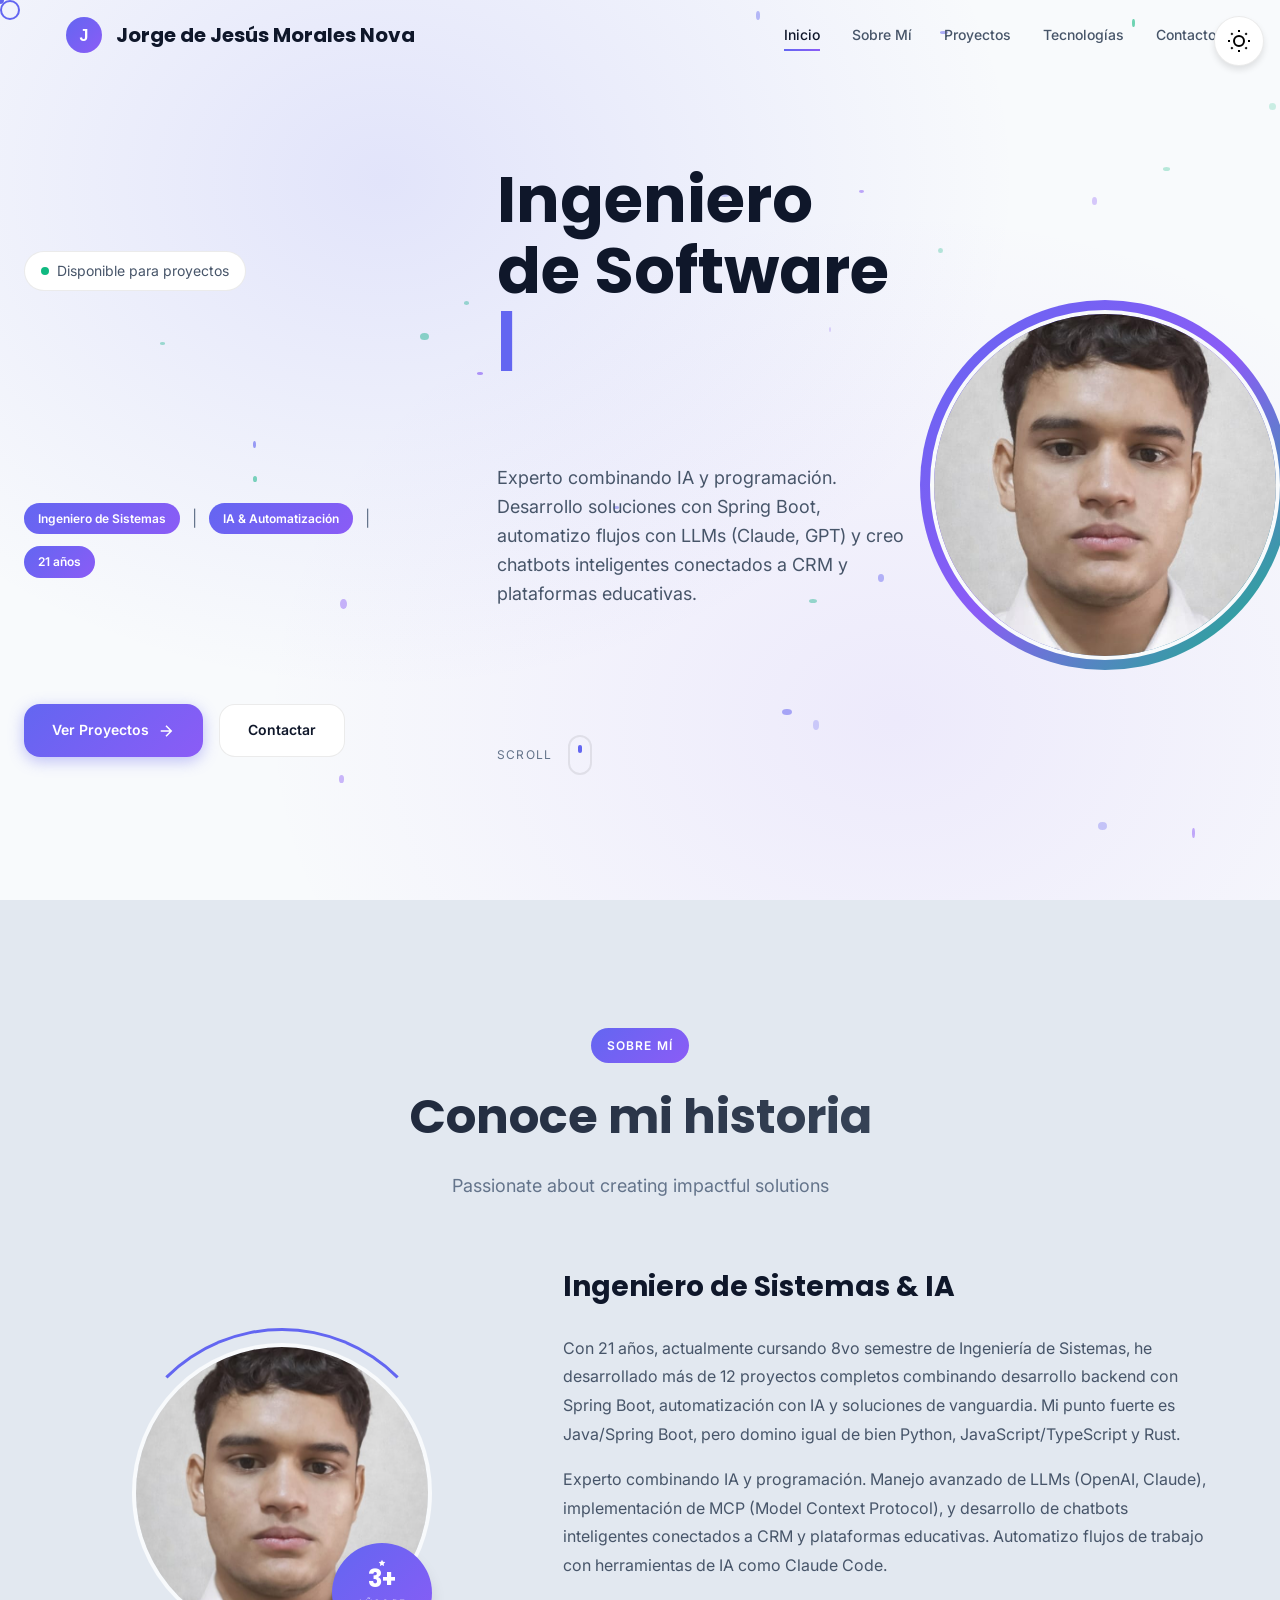
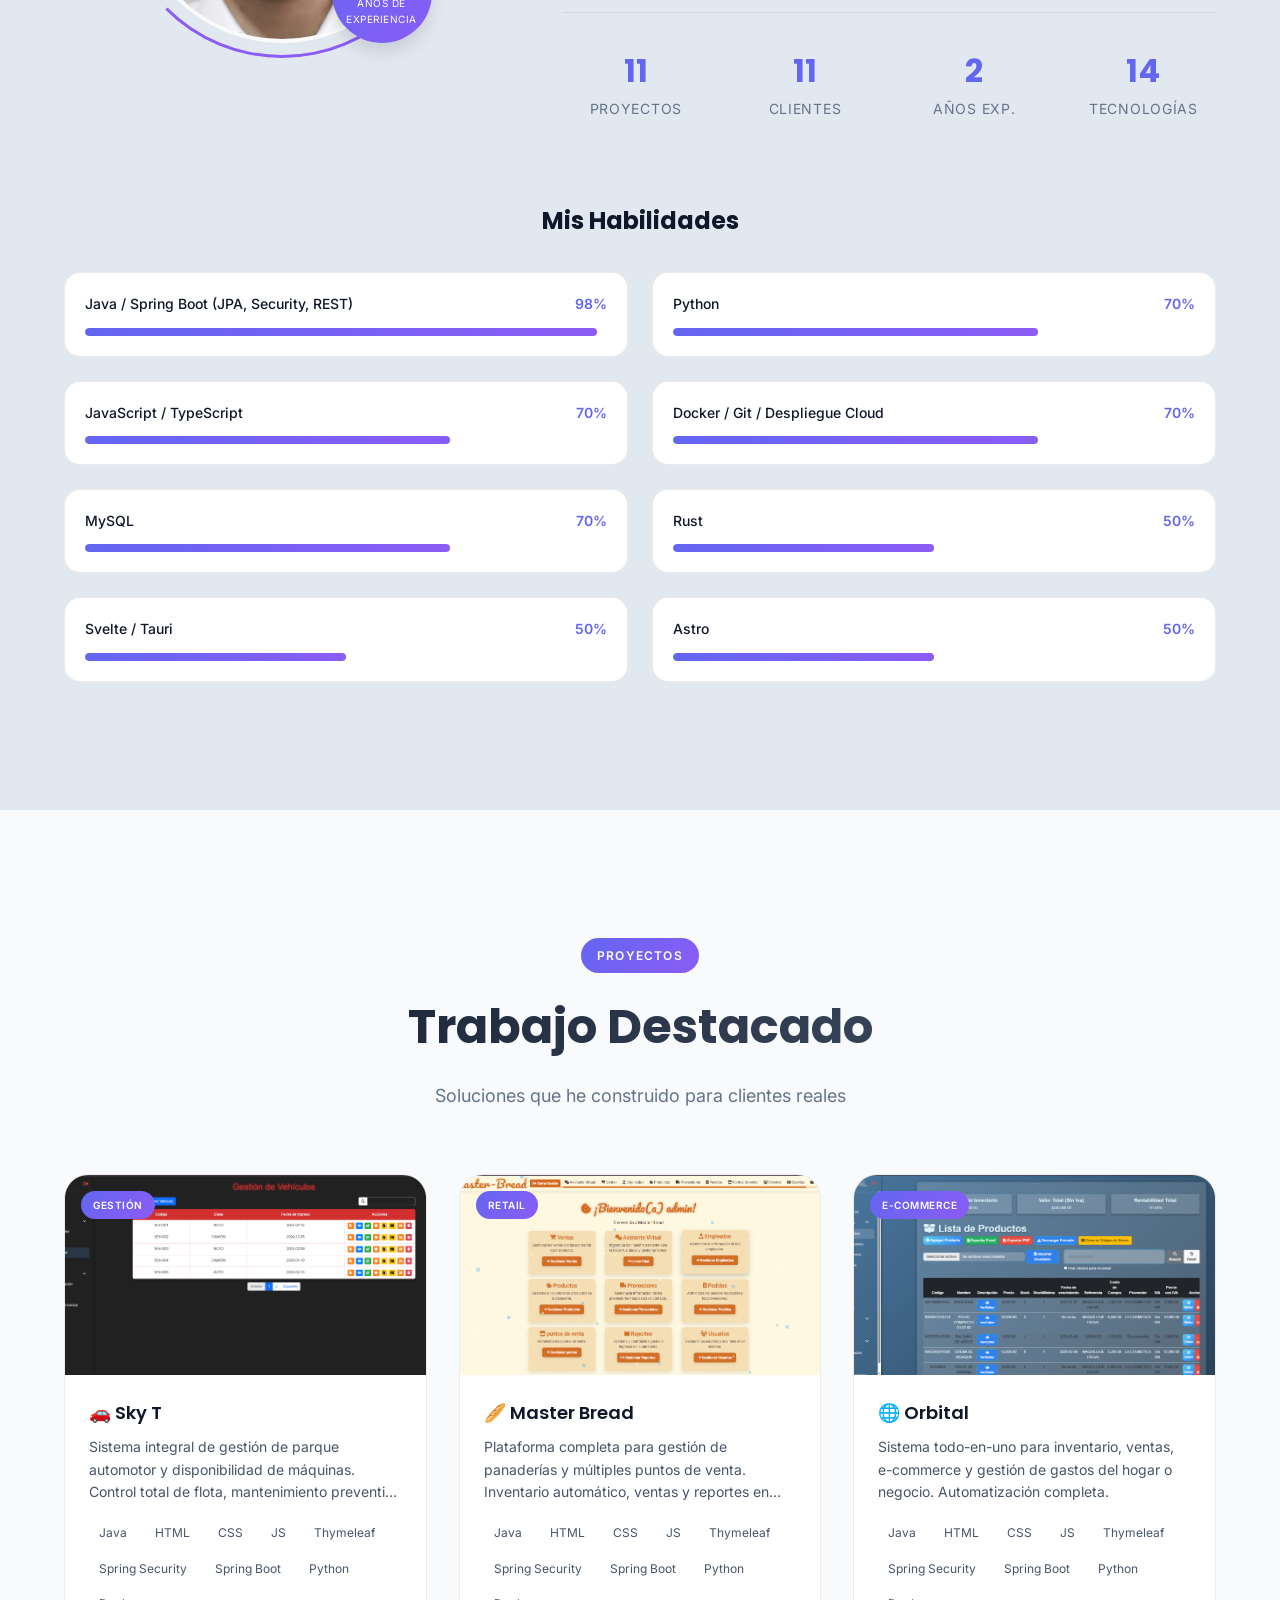
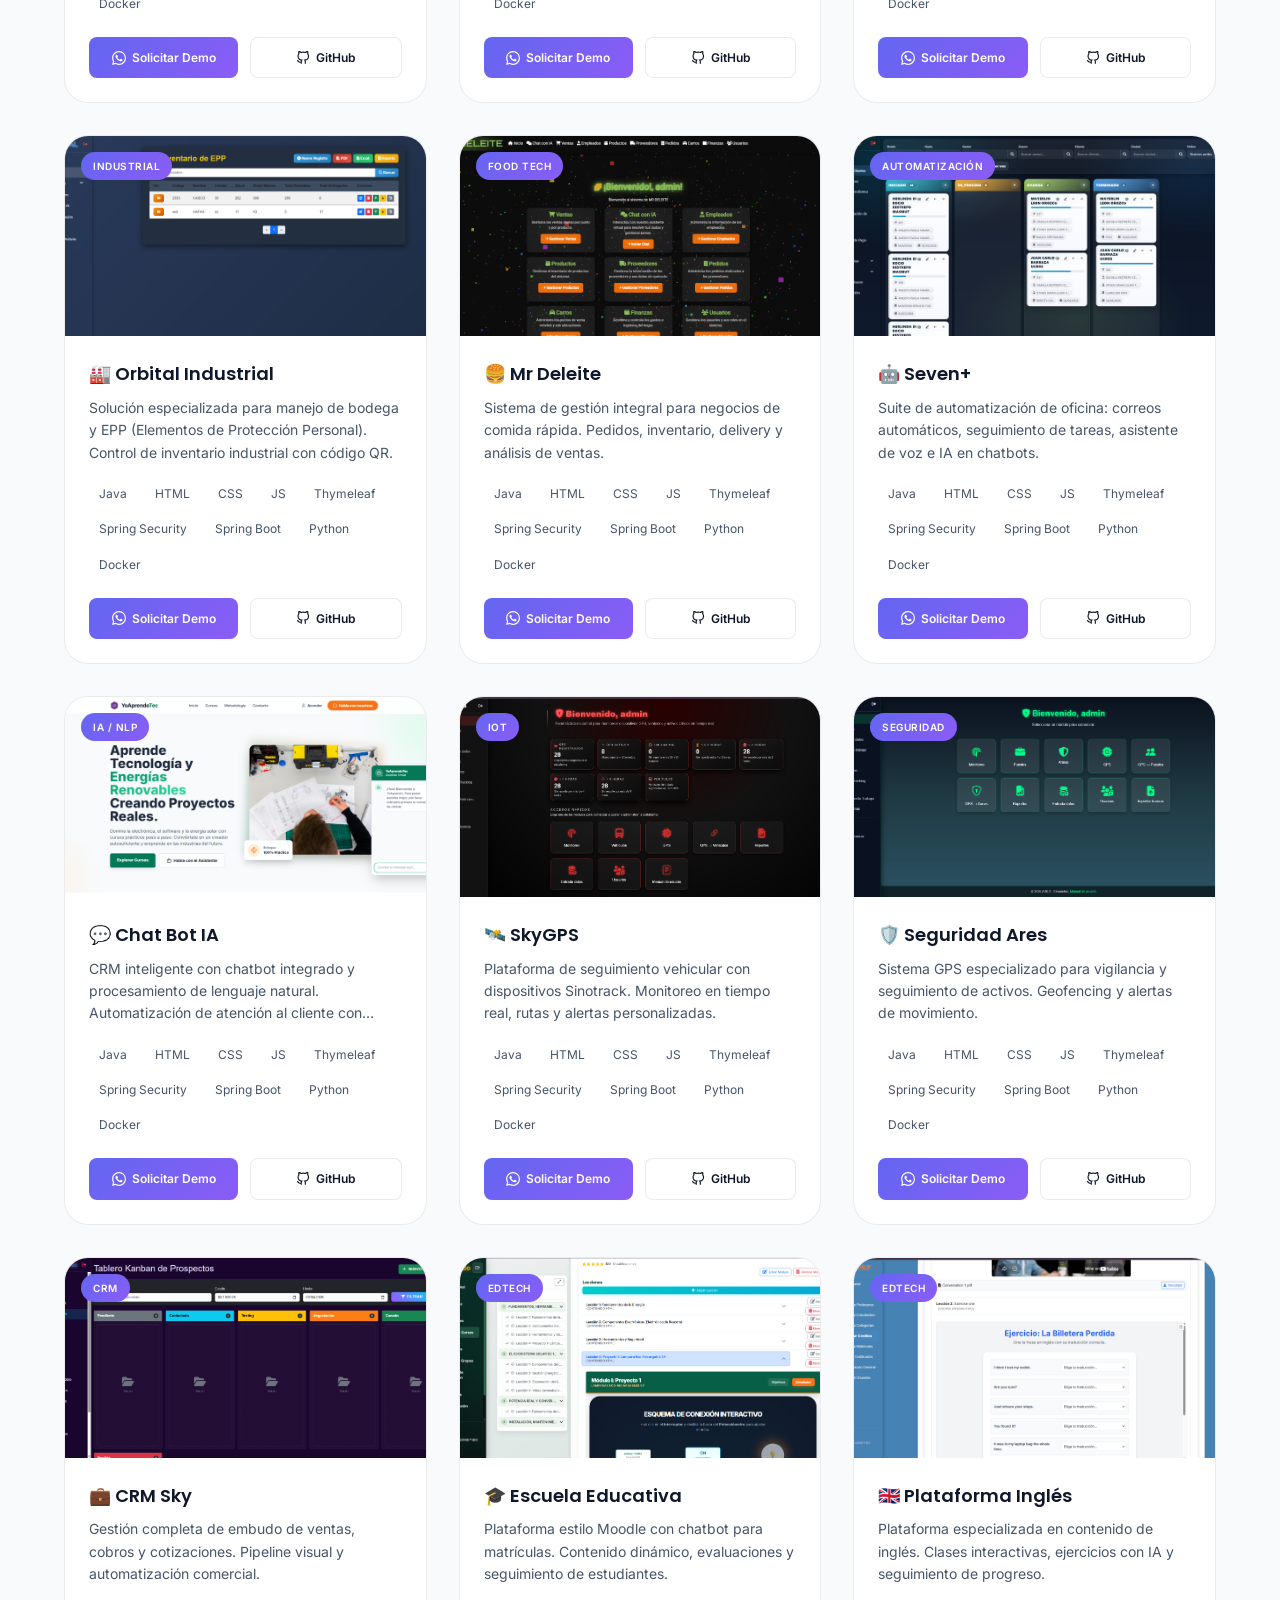
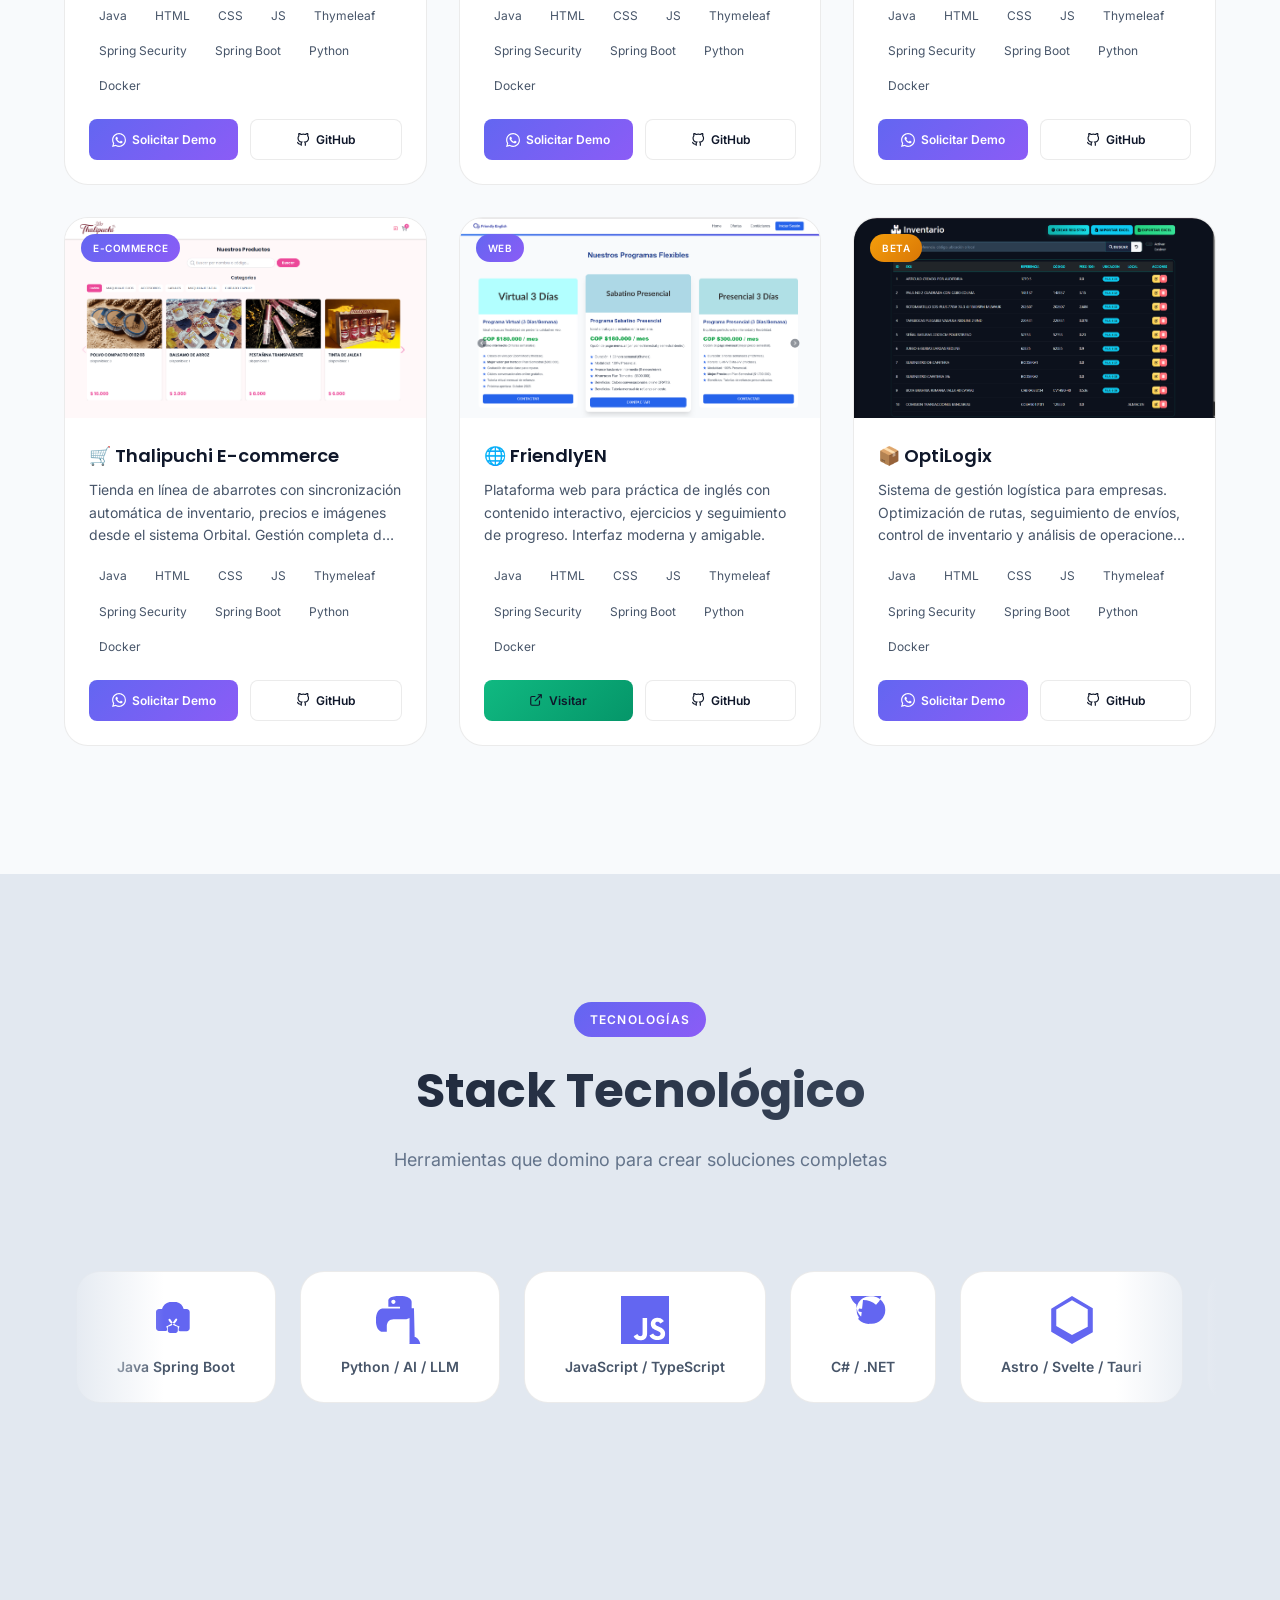
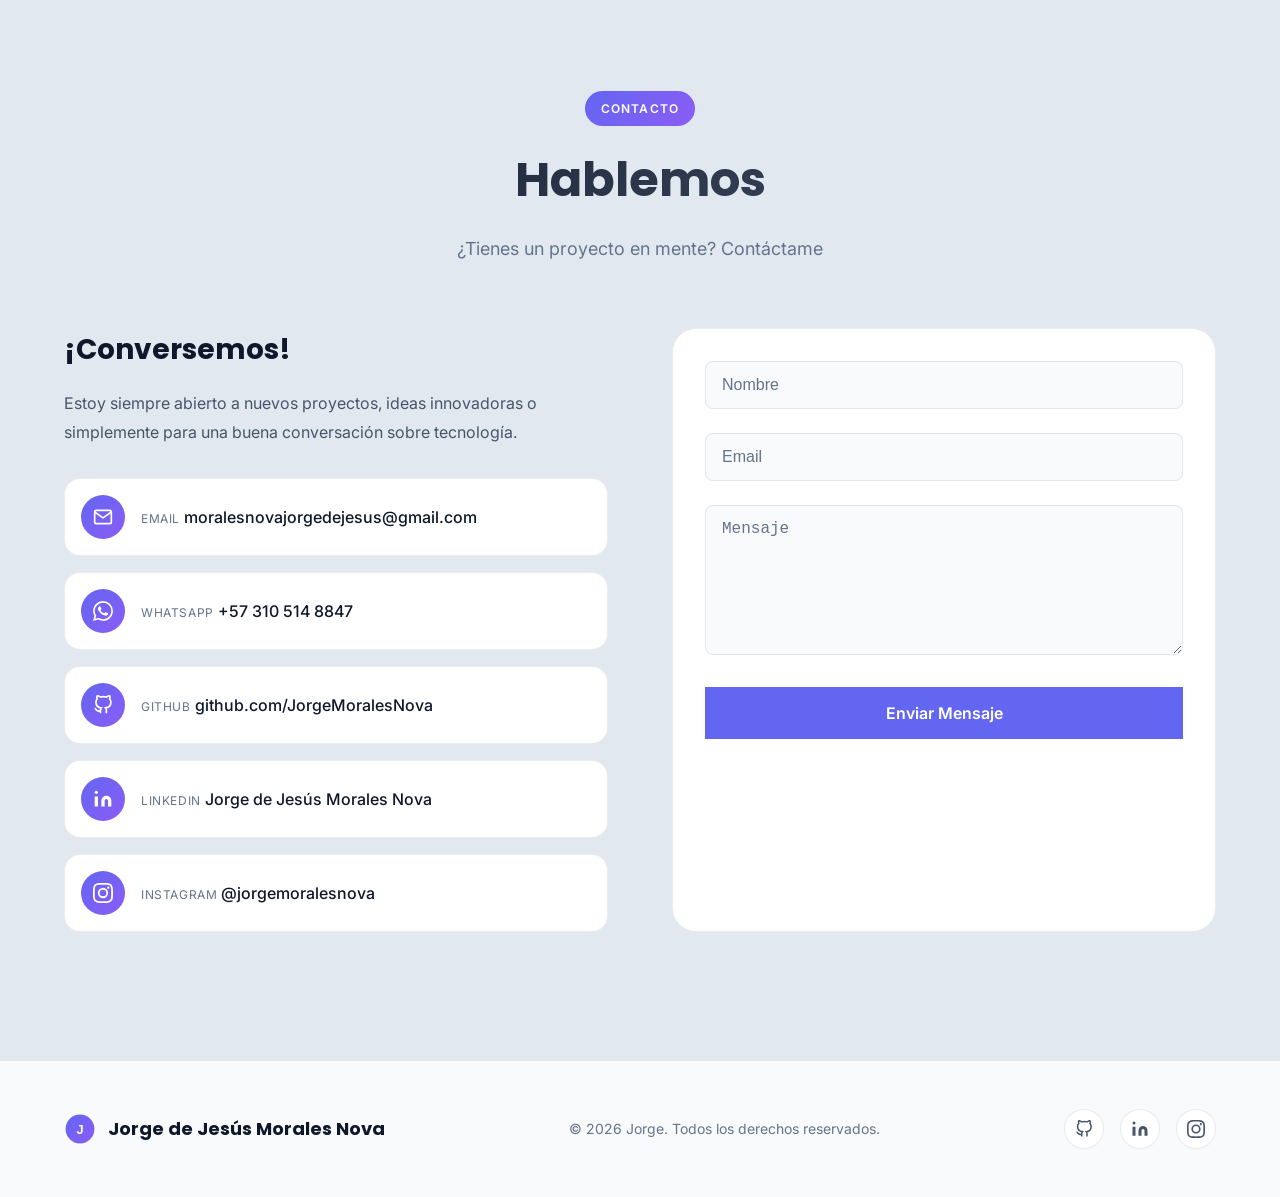
==== commit 16e119ba: "feat: update projects tags and skills percentages" ====
--- a/index.html
+++ b/index.html
@@ -221,47 +221,65 @@
             </div>
             <div class="skill-item">
               <div class="skill-header">
-                <span class="skill-name">Python / IA / LLM / OpenAI / Claude</span>
-                <span class="skill-percentage">92%</span>
-              </div>
-              <div class="skill-bar">
-                <div class="skill-progress" data-progress="92"></div>
+                <span class="skill-name">Python</span>
+                <span class="skill-percentage">70%</span>
+              </div>
+              <div class="skill-bar">
+                <div class="skill-progress" data-progress="70"></div>
               </div>
             </div>
             <div class="skill-item">
               <div class="skill-header">
                 <span class="skill-name">JavaScript / TypeScript</span>
-                <span class="skill-percentage">90%</span>
-              </div>
-              <div class="skill-bar">
-                <div class="skill-progress" data-progress="90"></div>
-              </div>
-            </div>
-            <div class="skill-item">
-              <div class="skill-header">
-                <span class="skill-name">C# / .NET Core</span>
-                <span class="skill-percentage">85%</span>
-              </div>
-              <div class="skill-bar">
-                <div class="skill-progress" data-progress="85"></div>
-              </div>
-            </div>
-            <div class="skill-item">
-              <div class="skill-header">
-                <span class="skill-name">Astro / Svelte / Tauri</span>
-                <span class="skill-percentage">88%</span>
-              </div>
-              <div class="skill-bar">
-                <div class="skill-progress" data-progress="88"></div>
+                <span class="skill-percentage">70%</span>
+              </div>
+              <div class="skill-bar">
+                <div class="skill-progress" data-progress="70"></div>
               </div>
             </div>
             <div class="skill-item">
               <div class="skill-header">
                 <span class="skill-name">Docker / Git / Despliegue Cloud</span>
-                <span class="skill-percentage">90%</span>
-              </div>
-              <div class="skill-bar">
-                <div class="skill-progress" data-progress="90"></div>
+                <span class="skill-percentage">70%</span>
+              </div>
+              <div class="skill-bar">
+                <div class="skill-progress" data-progress="70"></div>
+              </div>
+            </div>
+            <div class="skill-item">
+              <div class="skill-header">
+                <span class="skill-name">MySQL</span>
+                <span class="skill-percentage">70%</span>
+              </div>
+              <div class="skill-bar">
+                <div class="skill-progress" data-progress="70"></div>
+              </div>
+            </div>
+            <div class="skill-item">
+              <div class="skill-header">
+                <span class="skill-name">Rust</span>
+                <span class="skill-percentage">50%</span>
+              </div>
+              <div class="skill-bar">
+                <div class="skill-progress" data-progress="50"></div>
+              </div>
+            </div>
+            <div class="skill-item">
+              <div class="skill-header">
+                <span class="skill-name">Svelte / Tauri</span>
+                <span class="skill-percentage">50%</span>
+              </div>
+              <div class="skill-bar">
+                <div class="skill-progress" data-progress="50"></div>
+              </div>
+            </div>
+            <div class="skill-item">
+              <div class="skill-header">
+                <span class="skill-name">Astro</span>
+                <span class="skill-percentage">50%</span>
+              </div>
+              <div class="skill-bar">
+                <div class="skill-progress" data-progress="50"></div>
               </div>
             </div>
           </div>
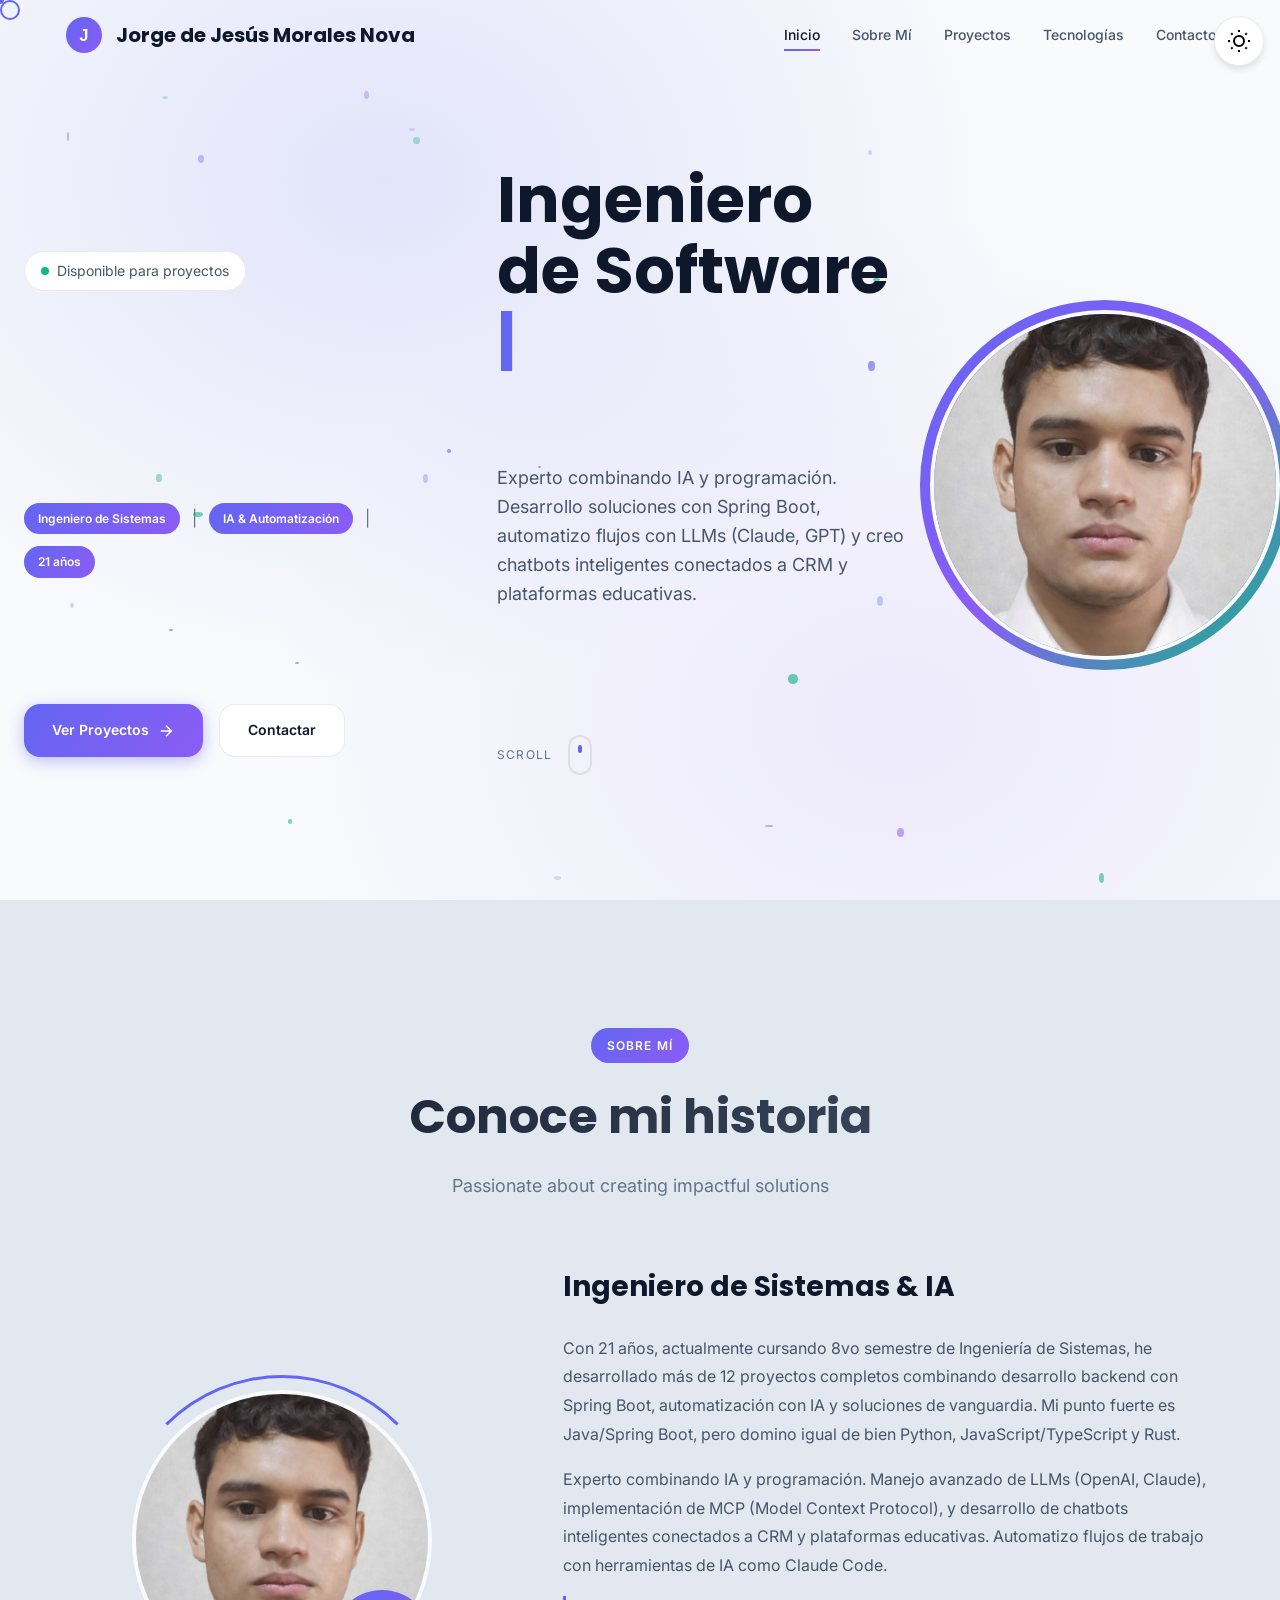
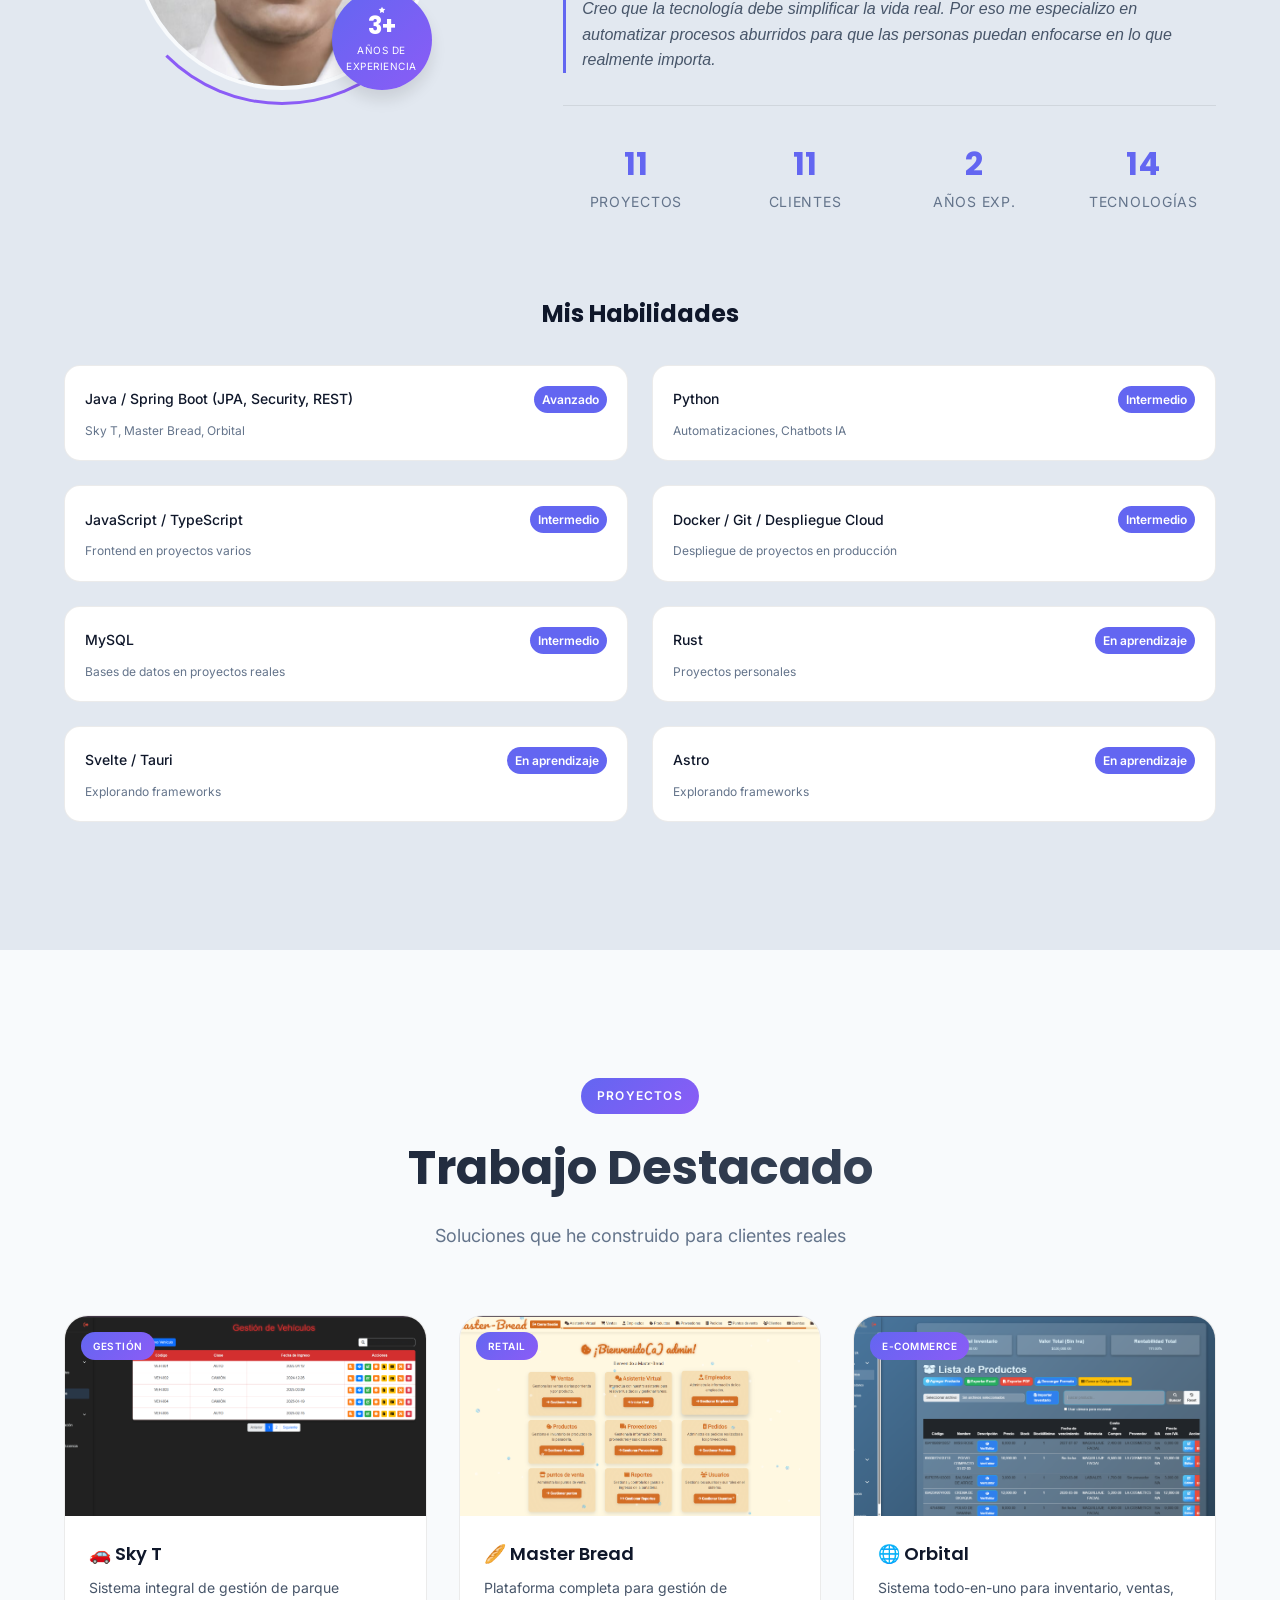
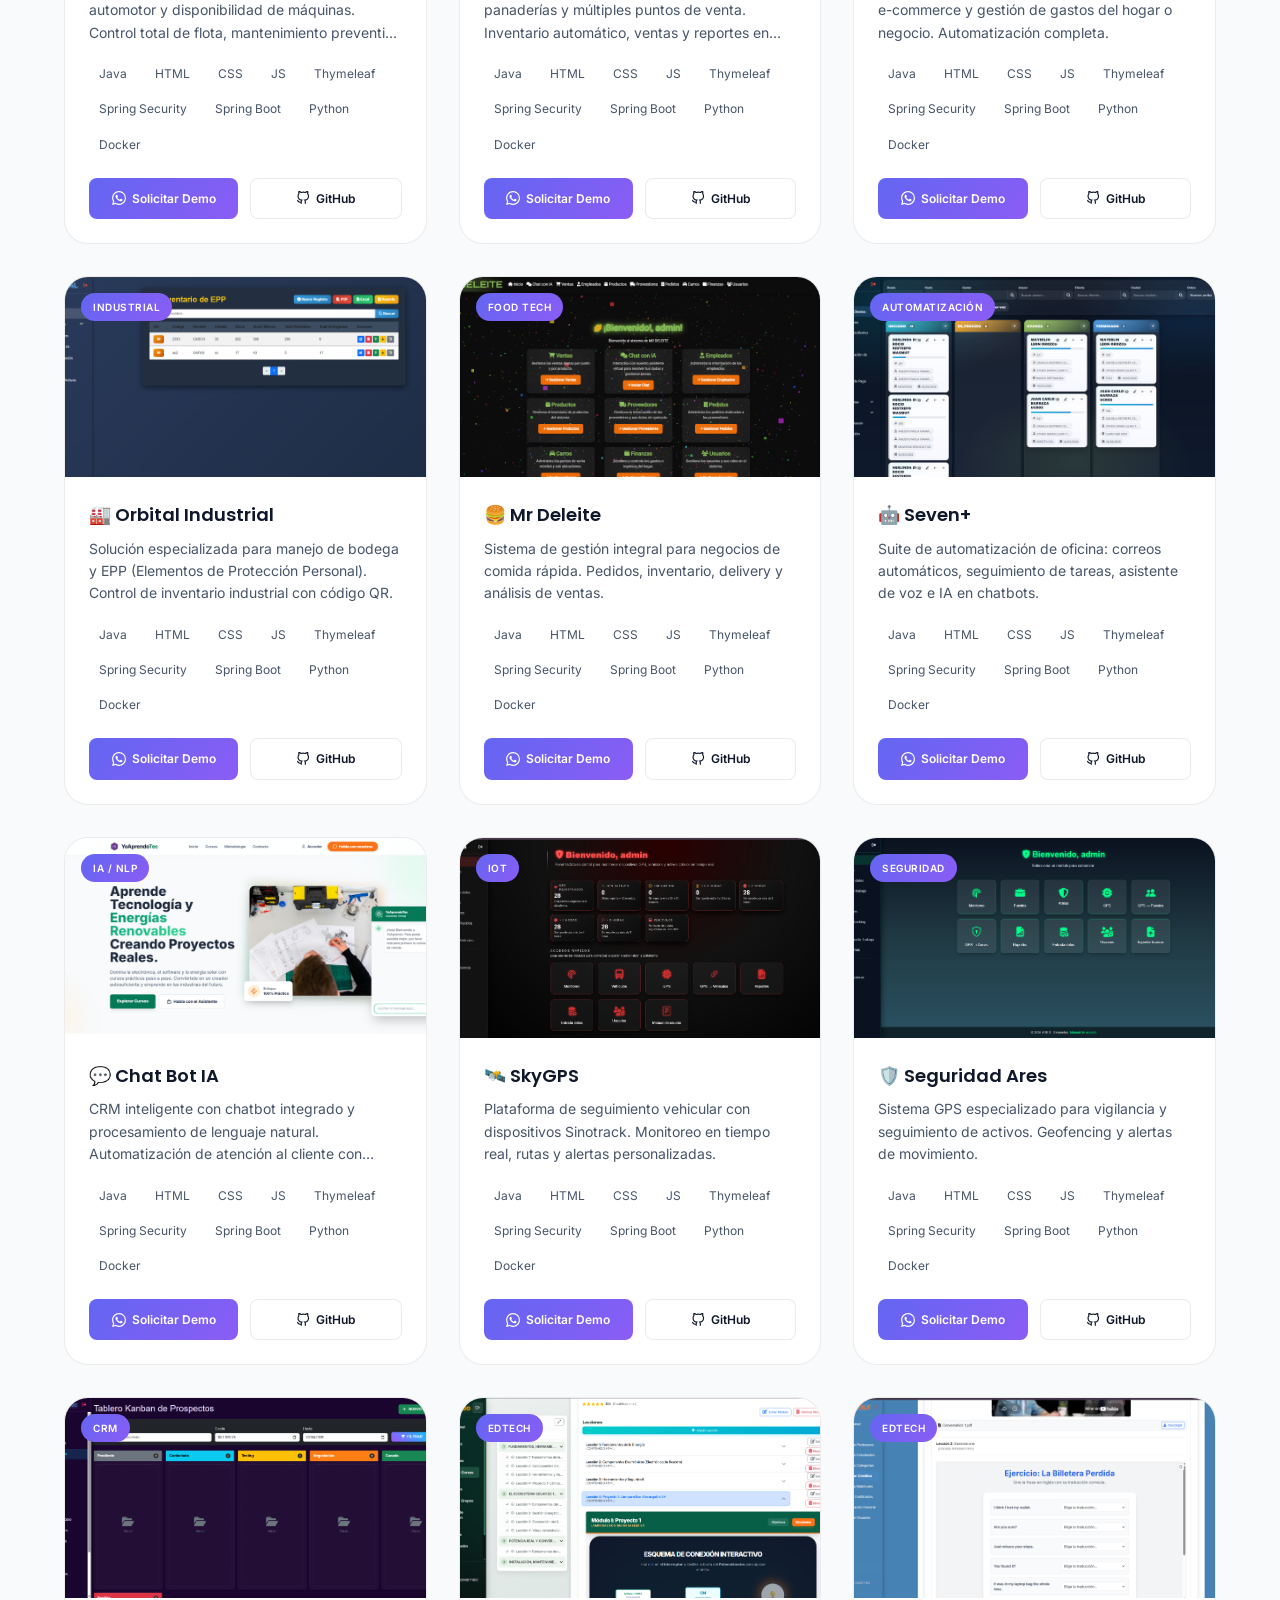
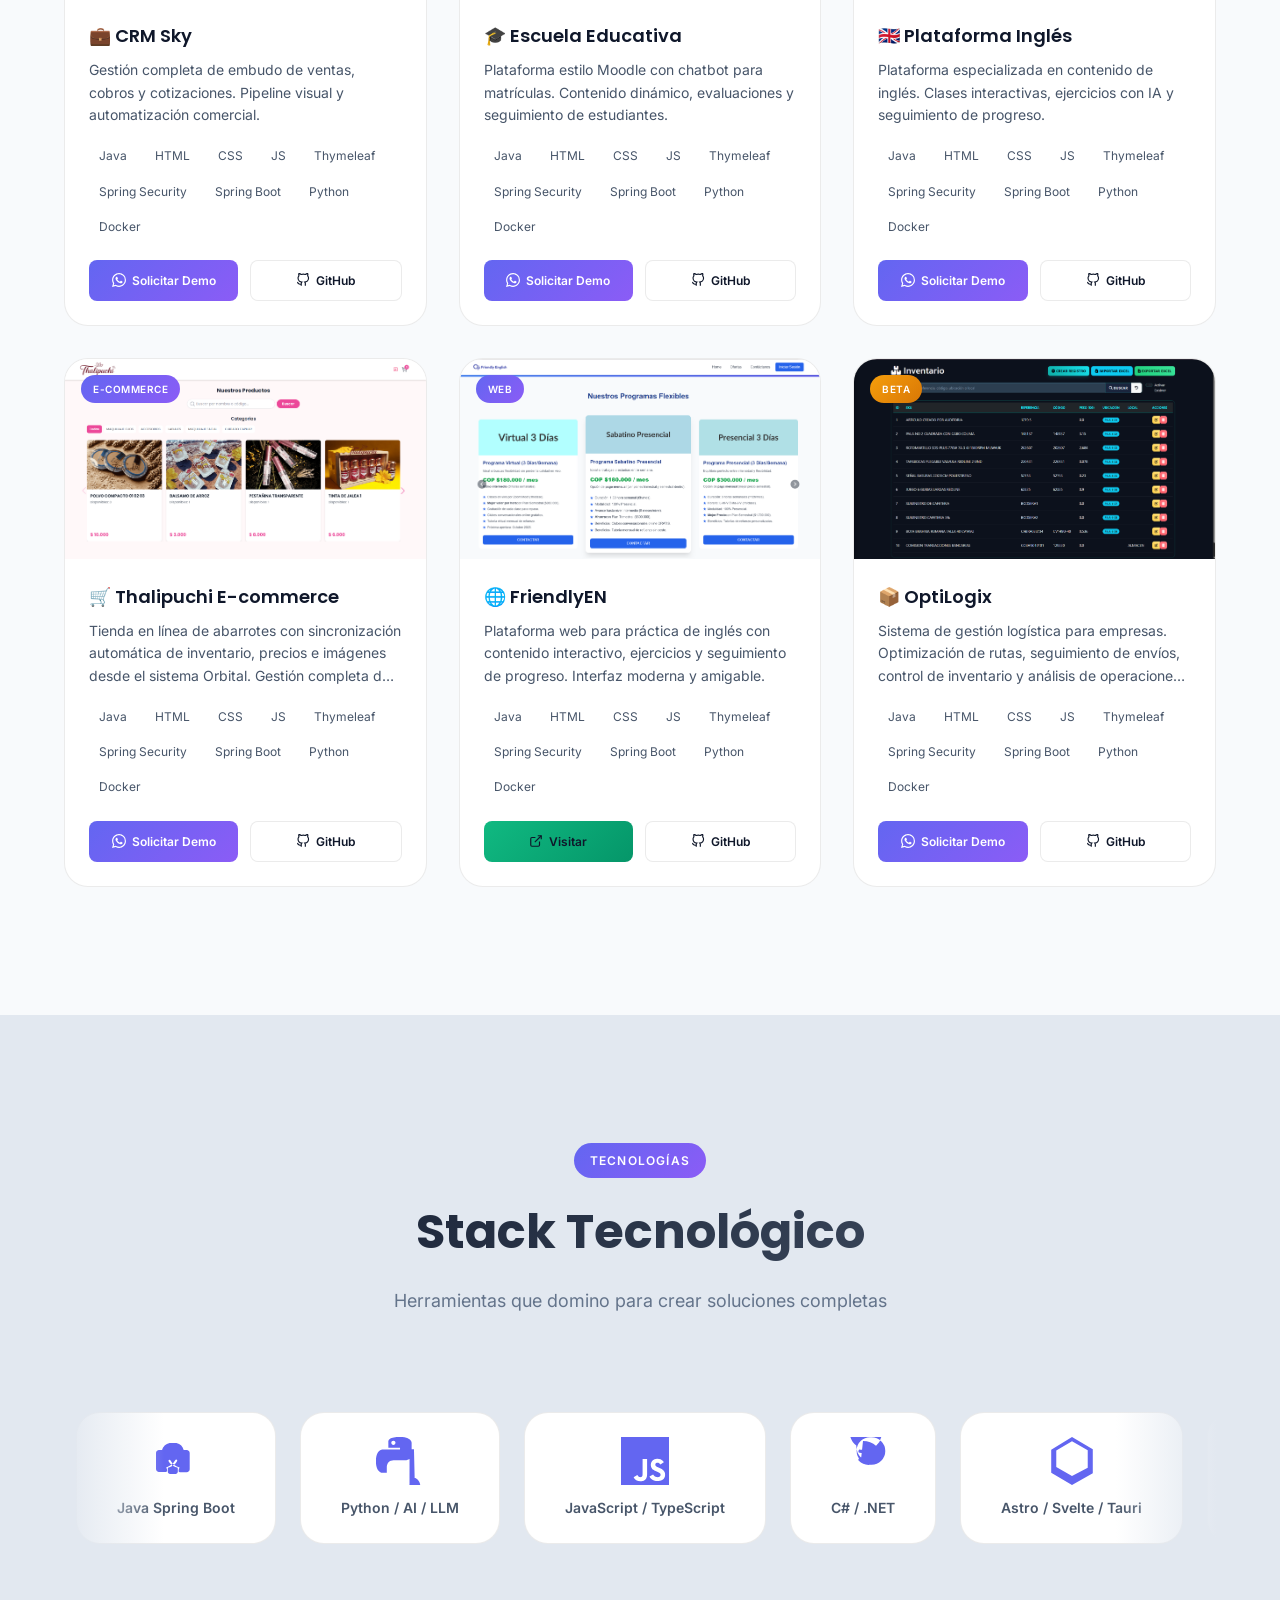
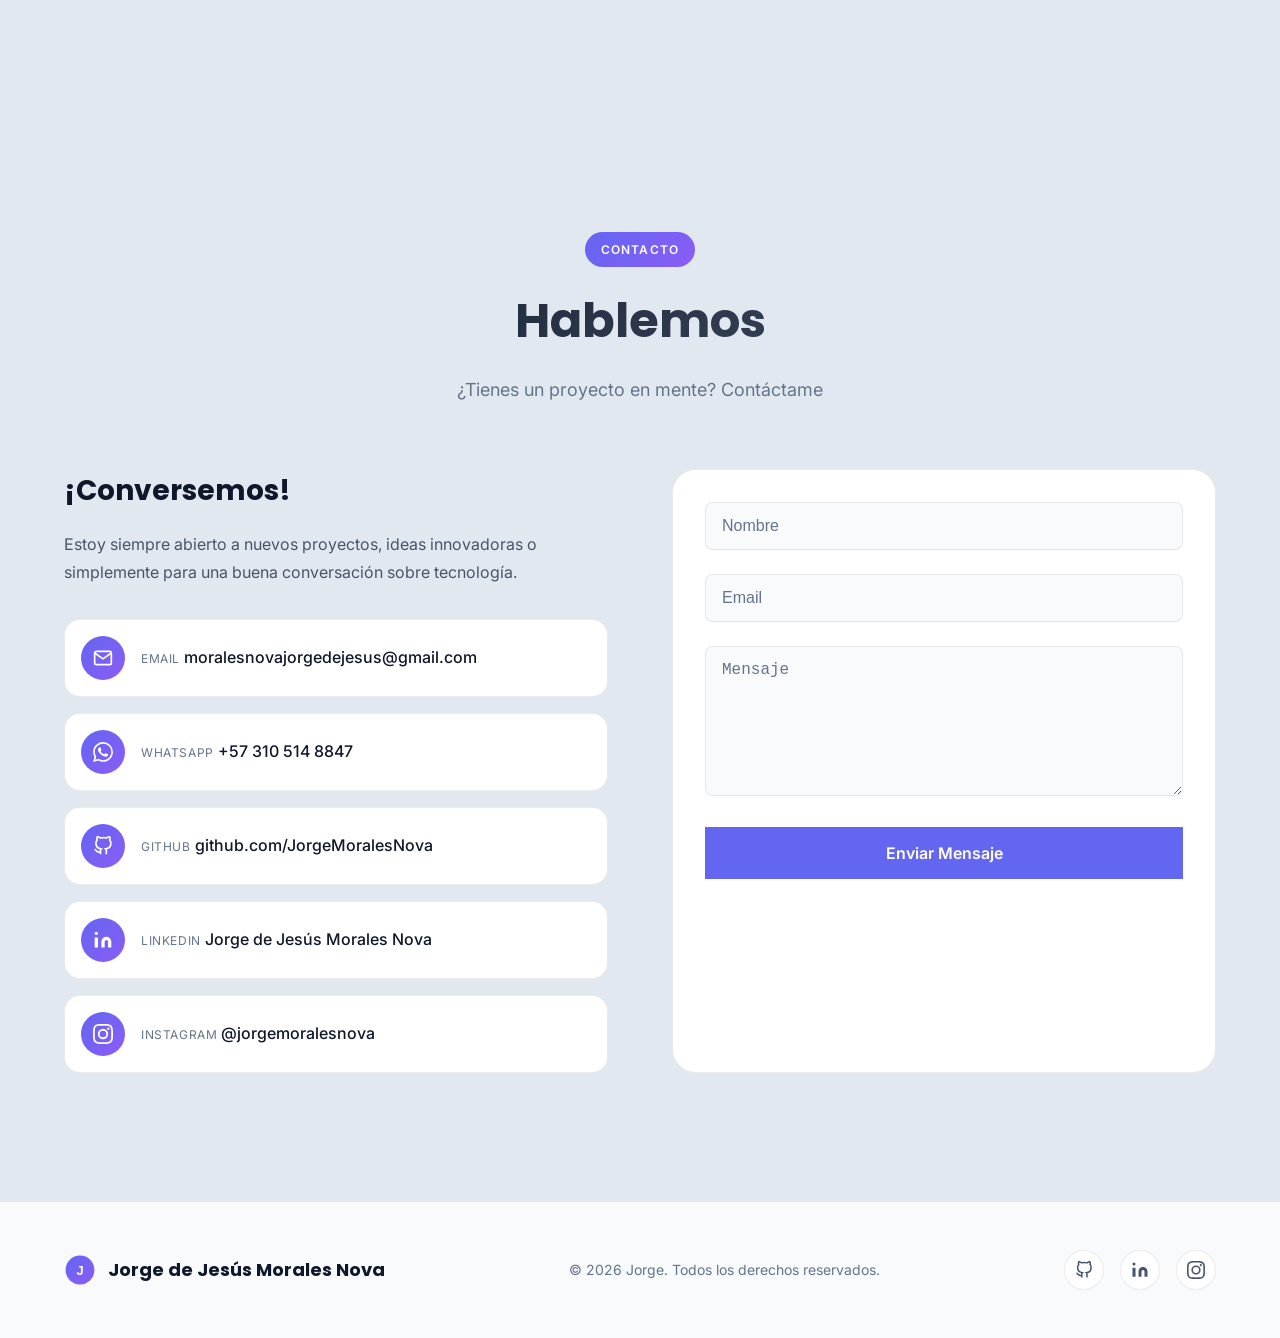
==== commit 2c330d19: "feat: replace percentages with descriptive levels and add philosophy paragraph" ====
--- a/index.html
+++ b/index.html
@@ -186,6 +186,12 @@
               trabajo con herramientas de IA como Claude Code.
             </p>
             
+            <p class="about-philosophy">
+              Creo que la tecnología debe simplificar la vida real. Por eso me especializo en 
+              automatizar procesos aburridos para que las personas puedan enfocarse en lo que 
+              realmente importa.
+            </p>
+            
             <div class="about-stats">
               <div class="stat-item">
                 <span class="stat-number" data-target="12">0</span>
@@ -213,74 +219,58 @@
             <div class="skill-item">
               <div class="skill-header">
                 <span class="skill-name">Java / Spring Boot (JPA, Security, REST)</span>
-                <span class="skill-percentage">98%</span>
-              </div>
-              <div class="skill-bar">
-                <div class="skill-progress" data-progress="98"></div>
-              </div>
+                <span class="skill-level">Avanzado</span>
+              </div>
+              <p class="skill-project">Sky T, Master Bread, Orbital</p>
             </div>
             <div class="skill-item">
               <div class="skill-header">
                 <span class="skill-name">Python</span>
-                <span class="skill-percentage">70%</span>
-              </div>
-              <div class="skill-bar">
-                <div class="skill-progress" data-progress="70"></div>
-              </div>
+                <span class="skill-level">Intermedio</span>
+              </div>
+              <p class="skill-project">Automatizaciones, Chatbots IA</p>
             </div>
             <div class="skill-item">
               <div class="skill-header">
                 <span class="skill-name">JavaScript / TypeScript</span>
-                <span class="skill-percentage">70%</span>
-              </div>
-              <div class="skill-bar">
-                <div class="skill-progress" data-progress="70"></div>
-              </div>
+                <span class="skill-level">Intermedio</span>
+              </div>
+              <p class="skill-project">Frontend en proyectos varios</p>
             </div>
             <div class="skill-item">
               <div class="skill-header">
                 <span class="skill-name">Docker / Git / Despliegue Cloud</span>
-                <span class="skill-percentage">70%</span>
-              </div>
-              <div class="skill-bar">
-                <div class="skill-progress" data-progress="70"></div>
-              </div>
+                <span class="skill-level">Intermedio</span>
+              </div>
+              <p class="skill-project">Despliegue de proyectos en producción</p>
             </div>
             <div class="skill-item">
               <div class="skill-header">
                 <span class="skill-name">MySQL</span>
-                <span class="skill-percentage">70%</span>
-              </div>
-              <div class="skill-bar">
-                <div class="skill-progress" data-progress="70"></div>
-              </div>
+                <span class="skill-level">Intermedio</span>
+              </div>
+              <p class="skill-project">Bases de datos en proyectos reales</p>
             </div>
             <div class="skill-item">
               <div class="skill-header">
                 <span class="skill-name">Rust</span>
-                <span class="skill-percentage">50%</span>
-              </div>
-              <div class="skill-bar">
-                <div class="skill-progress" data-progress="50"></div>
-              </div>
+                <span class="skill-level">En aprendizaje</span>
+              </div>
+              <p class="skill-project">Proyectos personales</p>
             </div>
             <div class="skill-item">
               <div class="skill-header">
                 <span class="skill-name">Svelte / Tauri</span>
-                <span class="skill-percentage">50%</span>
-              </div>
-              <div class="skill-bar">
-                <div class="skill-progress" data-progress="50"></div>
-              </div>
+                <span class="skill-level">En aprendizaje</span>
+              </div>
+              <p class="skill-project">Explorando frameworks</p>
             </div>
             <div class="skill-item">
               <div class="skill-header">
                 <span class="skill-name">Astro</span>
-                <span class="skill-percentage">50%</span>
-              </div>
-              <div class="skill-bar">
-                <div class="skill-progress" data-progress="50"></div>
-              </div>
+                <span class="skill-level">En aprendizaje</span>
+              </div>
+              <p class="skill-project">Explorando frameworks</p>
             </div>
           </div>
         </div>
--- a/css/main.css
+++ b/css/main.css
@@ -1030,6 +1030,30 @@
   gap: 1.5rem;
 }
 
+.skill-level {
+  font-size: 0.75rem;
+  font-weight: 600;
+  padding: 0.25rem 0.5rem;
+  border-radius: 9999px;
+  background: var(--primary);
+  color: white;
+}
+
+.skill-project {
+  font-size: 0.75rem;
+  color: var(--text-tertiary);
+  margin: 0;
+}
+
+.about-philosophy {
+  font-size: 1rem;
+  font-style: italic;
+  color: var(--text-secondary);
+  border-left: 3px solid var(--primary);
+  padding-left: 1rem;
+  margin-top: 1rem;
+}
+
 .skill-item {
   background: var(--card-bg);
   padding: 1.25rem;
@@ -1040,7 +1064,8 @@
 .skill-header {
   display: flex;
   justify-content: space-between;
-  margin-bottom: 0.75rem;
+  align-items: center;
+  margin-bottom: 0.5rem;
 }
 
 .skill-name {
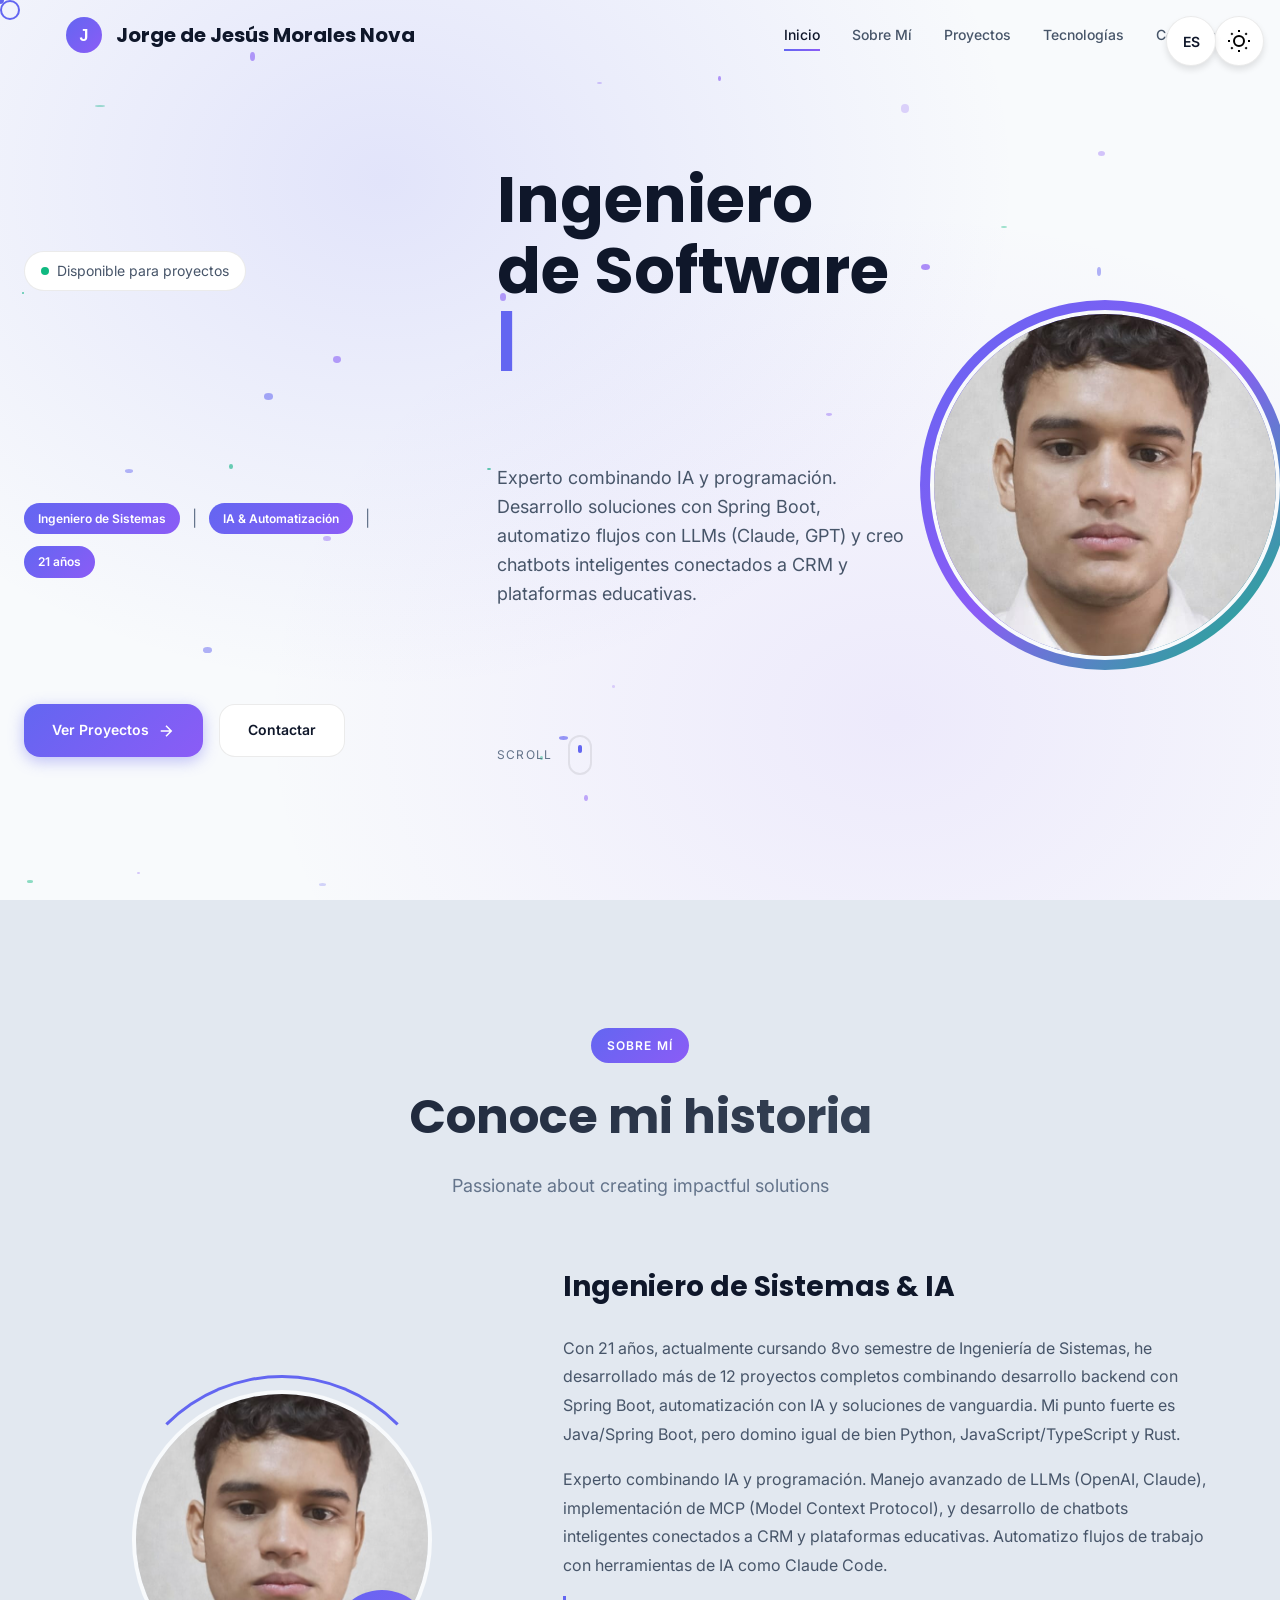
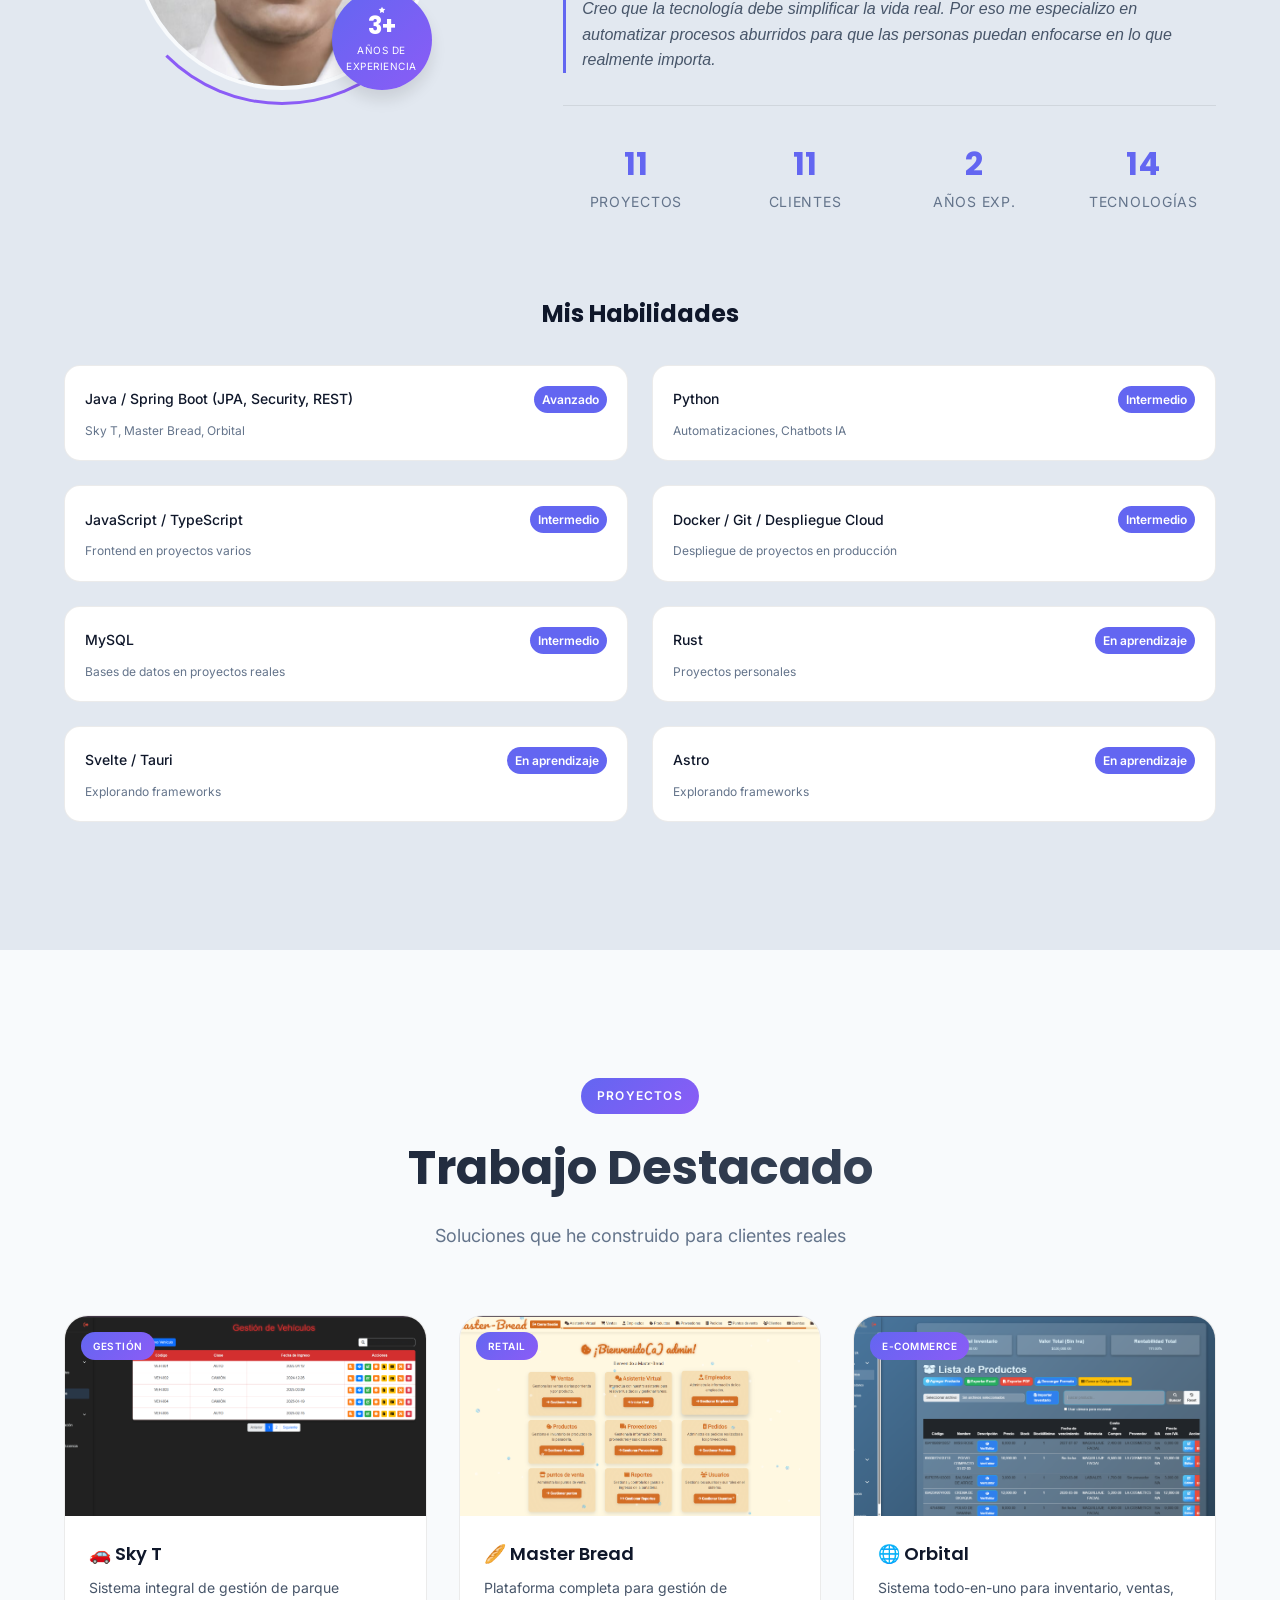
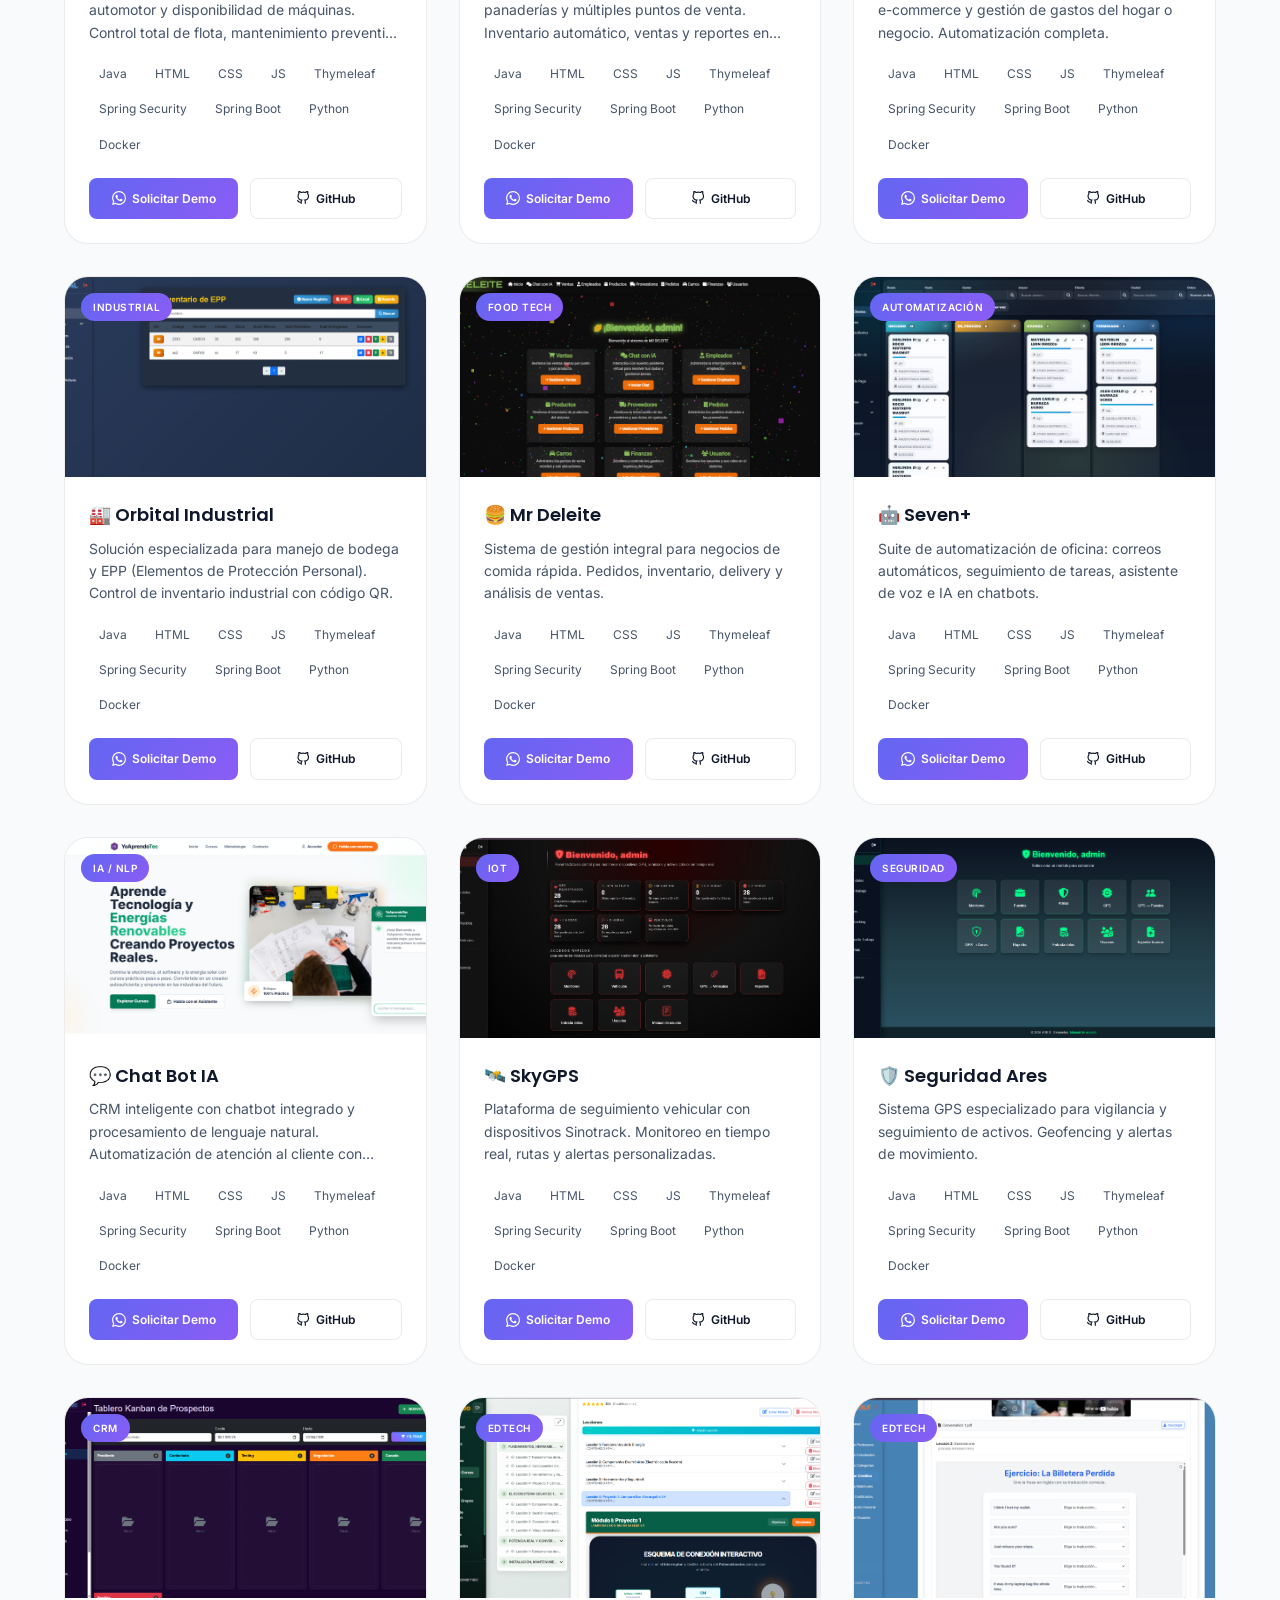
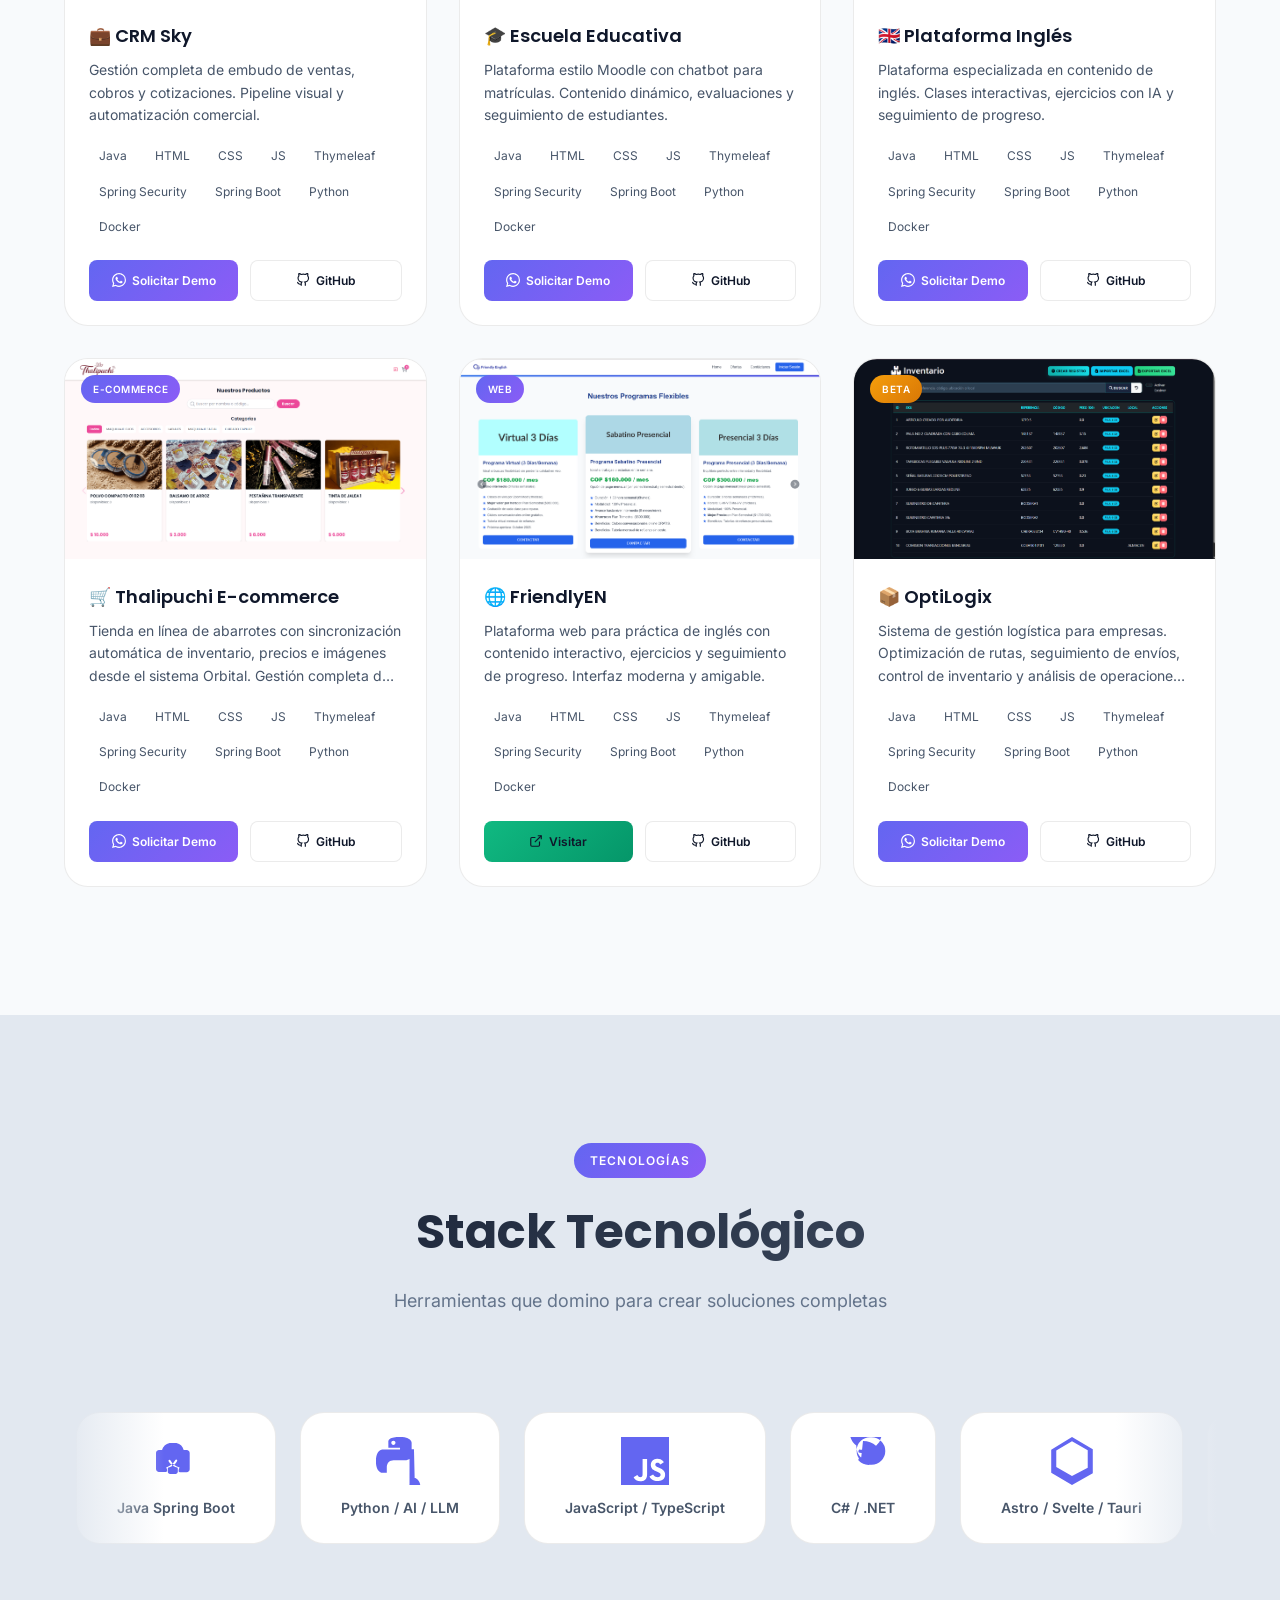
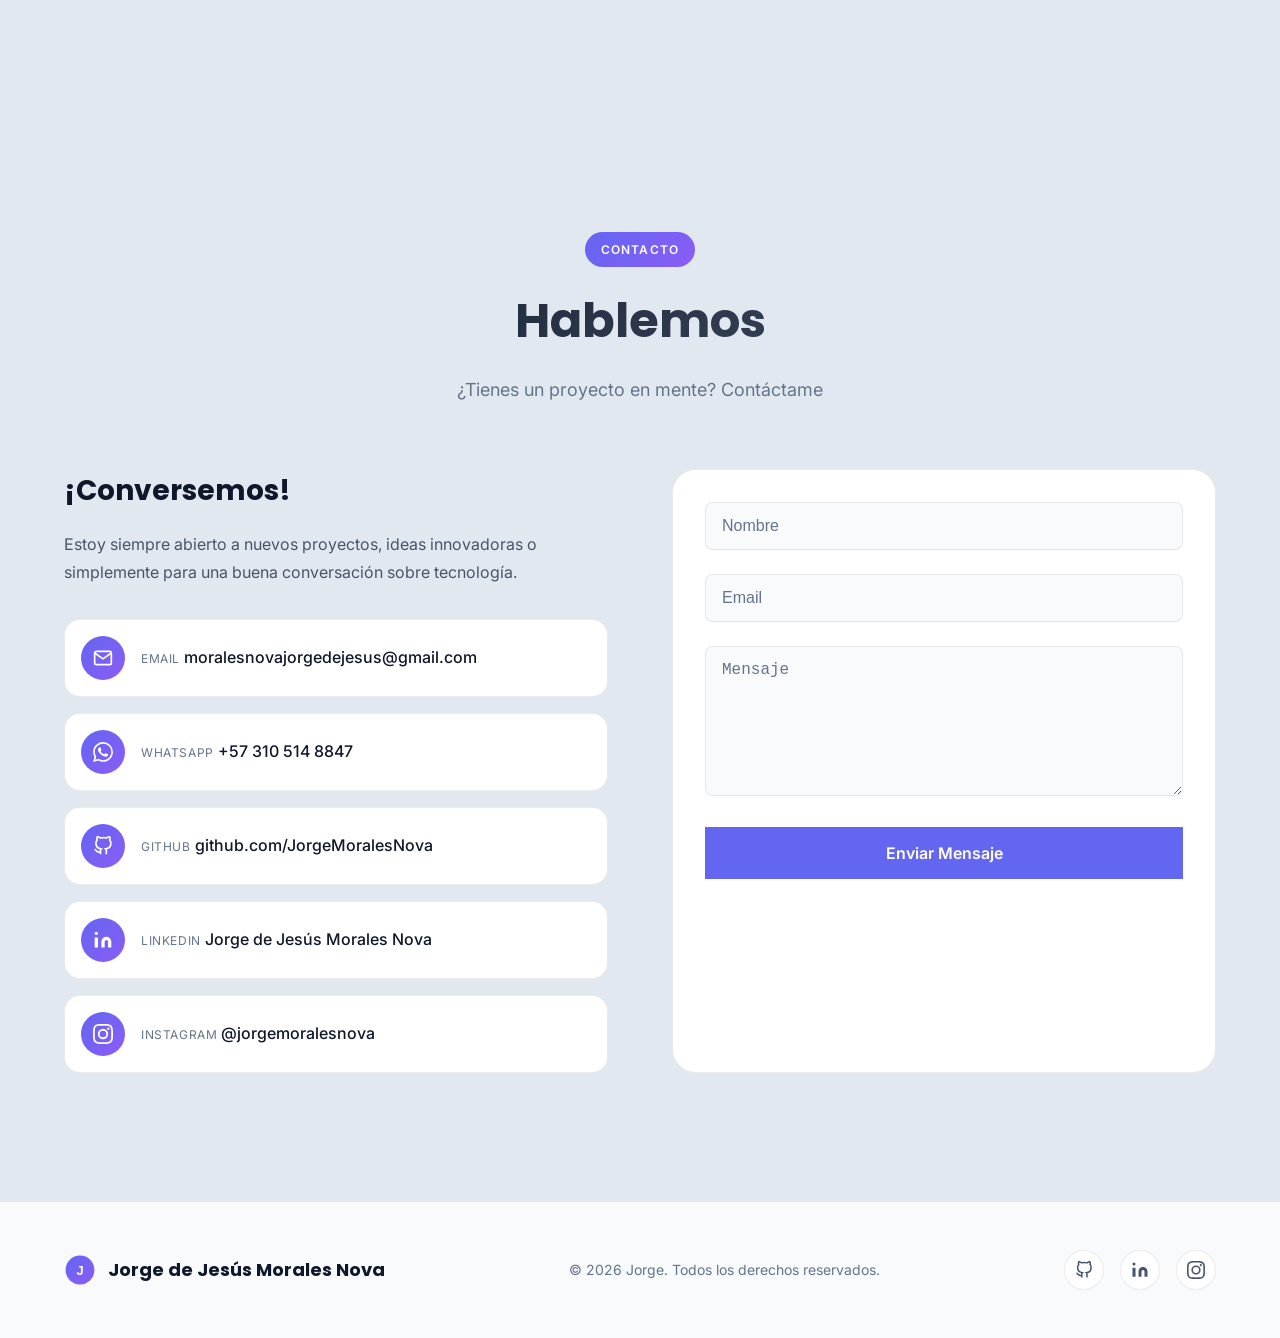
==== commit 9e7a5736: "feat: add language toggle EN/ES with translations" ====
--- a/index.html
+++ b/index.html
@@ -65,6 +65,10 @@
     </span>
   </button>
 
+  <button class="lang-toggle" id="lang-toggle" aria-label="Cambiar idioma">
+    <span class="lang-label">ES</span>
+  </button>
+
   <header class="navbar" id="navbar">
     <nav class="nav-container">
       <a href="#" class="nav-logo">
@@ -73,11 +77,11 @@
       </a>
       
       <ul class="nav-menu" id="nav-menu">
-        <li><a href="#inicio" class="nav-link active">Inicio</a></li>
-        <li><a href="#sobre-mi" class="nav-link">Sobre Mí</a></li>
-        <li><a href="#proyectos" class="nav-link">Proyectos</a></li>
-        <li><a href="#tecnologias" class="nav-link">Tecnologías</a></li>
-        <li><a href="#contacto" class="nav-link">Contacto</a></li>
+        <li><a href="#inicio" class="nav-link active" data-i18n="inicio">Inicio</a></li>
+        <li><a href="#sobre-mi" class="nav-link" data-i18n="sobreMi">Sobre Mí</a></li>
+        <li><a href="#proyectos" class="nav-link" data-i18n="proyectos">Proyectos</a></li>
+        <li><a href="#tecnologias" class="nav-link" data-i18n="tecnologias">Tecnologías</a></li>
+        <li><a href="#contacto" class="nav-link" data-i18n="contacto">Contacto</a></li>
       </ul>
       
       <button class="nav-toggle" id="nav-toggle" aria-label="Menú">
@@ -96,7 +100,7 @@
       <div class="hero-content">
         <div class="hero-badge">
           <span class="hero-badge-dot"></span>
-          Disponible para proyectos
+          <span data-i18n="disponible">Disponible para proyectos</span>
         </div>
         
         <h1 class="hero-title">
@@ -120,16 +124,16 @@
         
         <div class="hero-buttons">
           <a href="#proyectos" class="btn btn-primary">
-            Ver Proyectos
+            <span data-i18n="verProyectos">Ver Proyectos</span>
             <svg viewBox="0 0 24 24" fill="none" stroke="currentColor" stroke-width="2">
               <path d="M5 12h14M12 5l7 7-7 7"/>
             </svg>
           </a>
-          <a href="#contacto" class="btn btn-secondary">Contactar</a>
+          <a href="#contacto" class="btn btn-secondary" data-i18n="contactar">Contactar</a>
         </div>
         
         <div class="hero-scroll">
-          <span>Scroll</span>
+          <span data-i18n="scroll">Scroll</span>
           <div class="scroll-indicator">
             <div class="scroll-dot"></div>
           </div>
@@ -149,9 +153,9 @@
     <section class="about" id="sobre-mi">
       <div class="container">
         <div class="section-header reveal">
-          <span class="section-badge">Sobre Mí</span>
-          <h2 class="section-title">Conoce mi historia</h2>
-          <p class="section-subtitle">Passionate about creating impactful solutions</p>
+          <span class="section-badge" data-i18n="sobreMi">Sobre Mí</span>
+          <h2 class="section-title" data-i18n="conoceMiHistoria">Conoce mi historia</h2>
+          <p class="section-subtitle" data-i18n="passionate">Passionate about creating impactful solutions</p>
         </div>
         
         <div class="about-content">
@@ -214,61 +218,61 @@
         </div>
         
         <div class="skills-section reveal">
-          <h3 class="skills-title">Mis Habilidades</h3>
+          <h3 class="skills-title" data-i18n="habilidades">Mis Habilidades</h3>
           <div class="skills-grid">
             <div class="skill-item">
               <div class="skill-header">
                 <span class="skill-name">Java / Spring Boot (JPA, Security, REST)</span>
-                <span class="skill-level">Avanzado</span>
+                <span class="skill-level" data-i18n="avanzado">Avanzado</span>
               </div>
               <p class="skill-project">Sky T, Master Bread, Orbital</p>
             </div>
             <div class="skill-item">
               <div class="skill-header">
                 <span class="skill-name">Python</span>
-                <span class="skill-level">Intermedio</span>
+                <span class="skill-level" data-i18n="intermedio">Intermedio</span>
               </div>
               <p class="skill-project">Automatizaciones, Chatbots IA</p>
             </div>
             <div class="skill-item">
               <div class="skill-header">
                 <span class="skill-name">JavaScript / TypeScript</span>
-                <span class="skill-level">Intermedio</span>
+                <span class="skill-level" data-i18n="intermedio">Intermedio</span>
               </div>
               <p class="skill-project">Frontend en proyectos varios</p>
             </div>
             <div class="skill-item">
               <div class="skill-header">
                 <span class="skill-name">Docker / Git / Despliegue Cloud</span>
-                <span class="skill-level">Intermedio</span>
+                <span class="skill-level" data-i18n="intermedio">Intermedio</span>
               </div>
               <p class="skill-project">Despliegue de proyectos en producción</p>
             </div>
             <div class="skill-item">
               <div class="skill-header">
                 <span class="skill-name">MySQL</span>
-                <span class="skill-level">Intermedio</span>
+                <span class="skill-level" data-i18n="intermedio">Intermedio</span>
               </div>
               <p class="skill-project">Bases de datos en proyectos reales</p>
             </div>
             <div class="skill-item">
               <div class="skill-header">
                 <span class="skill-name">Rust</span>
-                <span class="skill-level">En aprendizaje</span>
+                <span class="skill-level" data-i18n="enAprendizaje">En aprendizaje</span>
               </div>
               <p class="skill-project">Proyectos personales</p>
             </div>
             <div class="skill-item">
               <div class="skill-header">
                 <span class="skill-name">Svelte / Tauri</span>
-                <span class="skill-level">En aprendizaje</span>
+                <span class="skill-level" data-i18n="enAprendizaje">En aprendizaje</span>
               </div>
               <p class="skill-project">Explorando frameworks</p>
             </div>
             <div class="skill-item">
               <div class="skill-header">
                 <span class="skill-name">Astro</span>
-                <span class="skill-level">En aprendizaje</span>
+                <span class="skill-level" data-i18n="enAprendizaje">En aprendizaje</span>
               </div>
               <p class="skill-project">Explorando frameworks</p>
             </div>
@@ -280,7 +284,7 @@
     <section class="projects" id="proyectos">
       <div class="container">
         <div class="section-header reveal">
-          <span class="section-badge">Proyectos</span>
+          <span class="section-badge" data-i18n="proyectos">Proyectos</span>
           <h2 class="section-title">Trabajo Destacado</h2>
           <p class="section-subtitle">Soluciones que he construido para clientes reales</p>
         </div>
@@ -311,7 +315,7 @@
     <section class="technologies" id="tecnologias">
       <div class="container">
         <div class="section-header reveal">
-          <span class="section-badge">Tecnologías</span>
+          <span class="section-badge" data-i18n="tecnologias">Tecnologías</span>
           <h2 class="section-title">Stack Tecnológico</h2>
           <p class="section-subtitle">Herramientas que domino para crear soluciones completas</p>
         </div>
@@ -329,15 +333,15 @@
     <section class="contact" id="contacto">
       <div class="container">
         <div class="section-header reveal">
-          <span class="section-badge">Contacto</span>
-          <h2 class="section-title">Hablemos</h2>
-          <p class="section-subtitle">¿Tienes un proyecto en mente? Contáctame</p>
+          <span class="section-badge" data-i18n="contacto">Contacto</span>
+          <h2 class="section-title" data-i18n="hablemos">Hablemos</h2>
+          <p class="section-subtitle" data-i18n="tienesProyecto">¿Tienes un proyecto en mente? Contáctame</p>
         </div>
         
         <div class="contact-content">
           <div class="contact-info reveal-left">
-            <h3>¡Conversemos!</h3>
-            <p>
+            <h3 data-i18n="conversemos">¡Conversemos!</h3>
+            <p data-i18n="innovadoras">
               Estoy siempre abierto a nuevos proyectos, ideas innovadoras 
               o simplemente para una buena conversación sobre tecnología.
             </p>
--- a/css/main.css
+++ b/css/main.css
@@ -281,6 +281,50 @@
   height: 24px;
 }
 
+.lang-toggle {
+  position: fixed;
+  top: 1rem;
+  right: 4rem;
+  z-index: 1000;
+  width: 50px;
+  height: 50px;
+  border-radius: 50%;
+  background: var(--card-bg);
+  border: 1px solid var(--card-border);
+  display: flex;
+  align-items: center;
+  justify-content: center;
+  transition: all var(--transition-base);
+  box-shadow: var(--shadow-md);
+  font-weight: 600;
+  font-size: 0.875rem;
+  color: var(--text-primary);
+  cursor: pointer;
+}
+
+.lang-toggle:hover {
+  transform: scale(1.05);
+  box-shadow: var(--shadow-glow);
+}
+
+@media (max-width: 768px) {
+  .lang-toggle {
+    top: auto;
+    bottom: 1rem;
+    right: 1rem;
+    width: 44px;
+    height: 44px;
+  }
+  
+  .theme-toggle {
+    top: auto;
+    bottom: 1rem;
+    right: 5.5rem;
+    width: 44px;
+    height: 44px;
+  }
+}
+
 .theme-toggle-icon svg {
   position: absolute;
   top: 0;
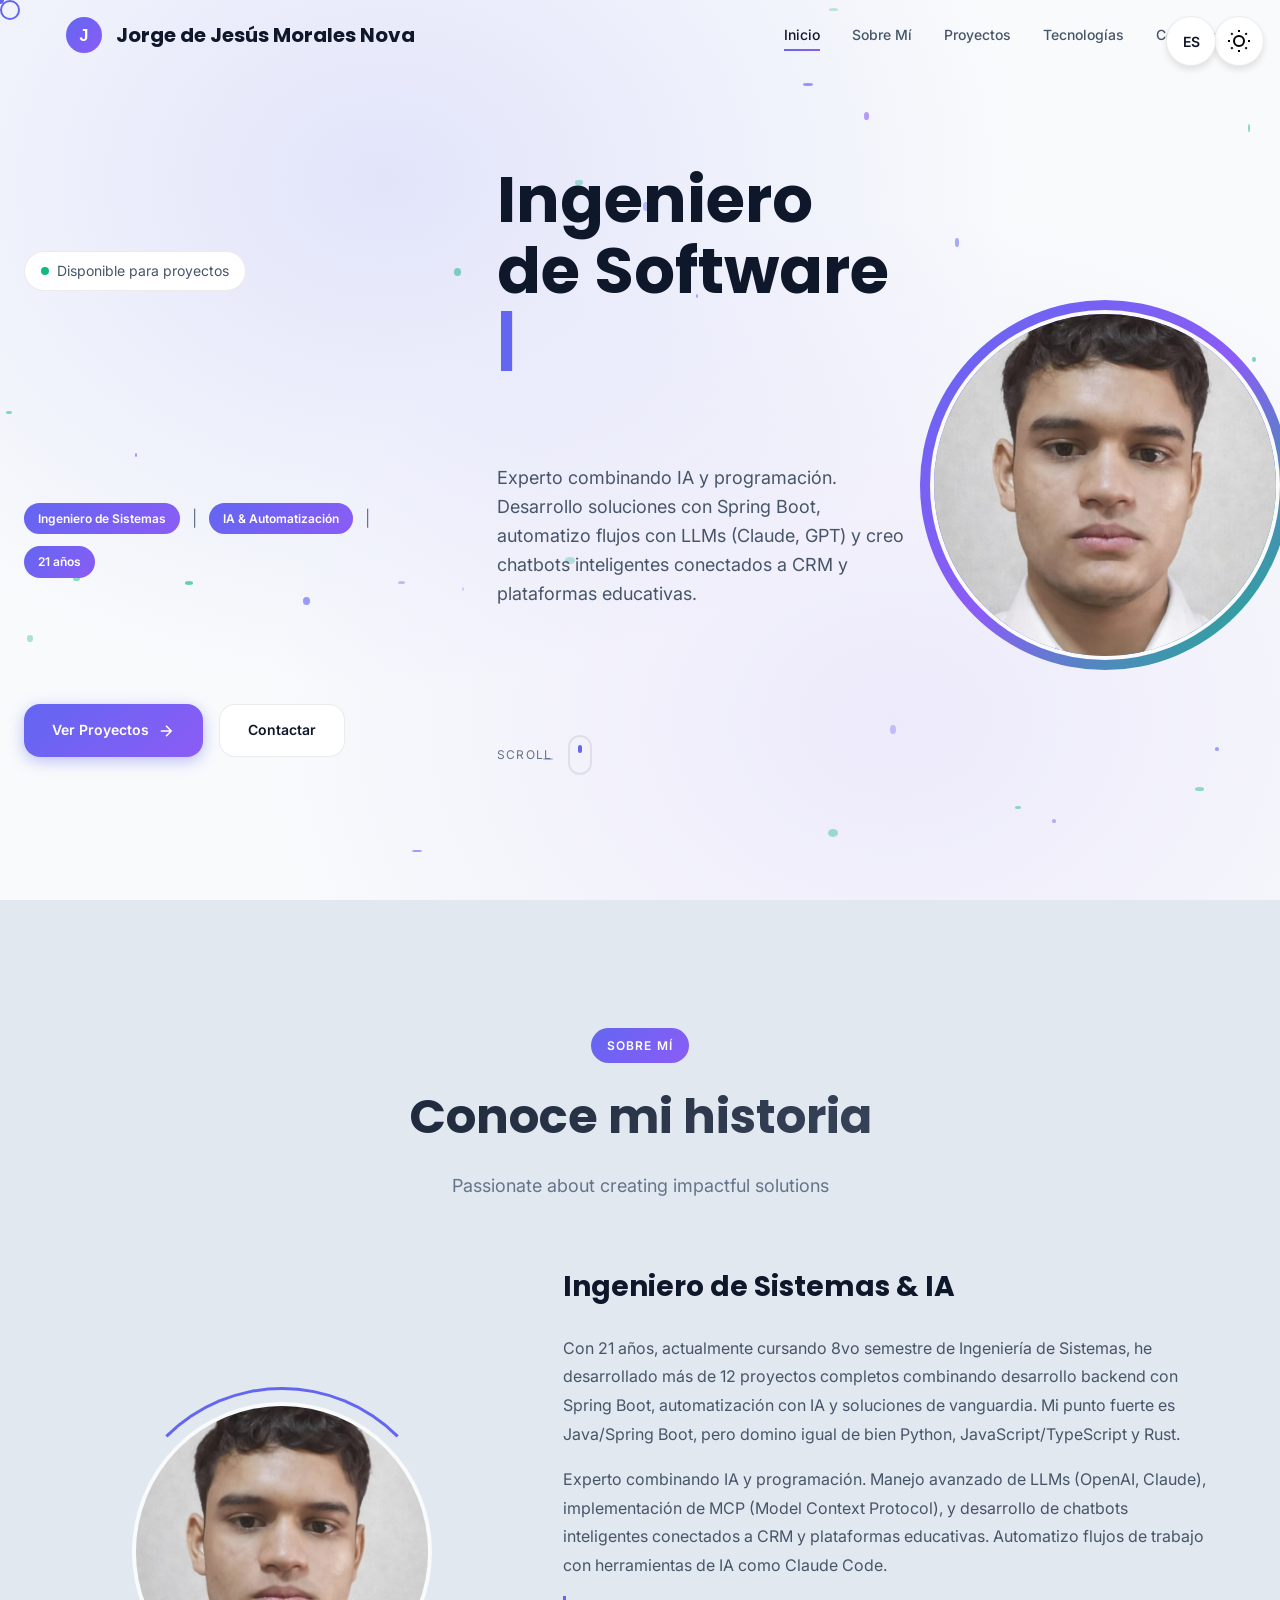
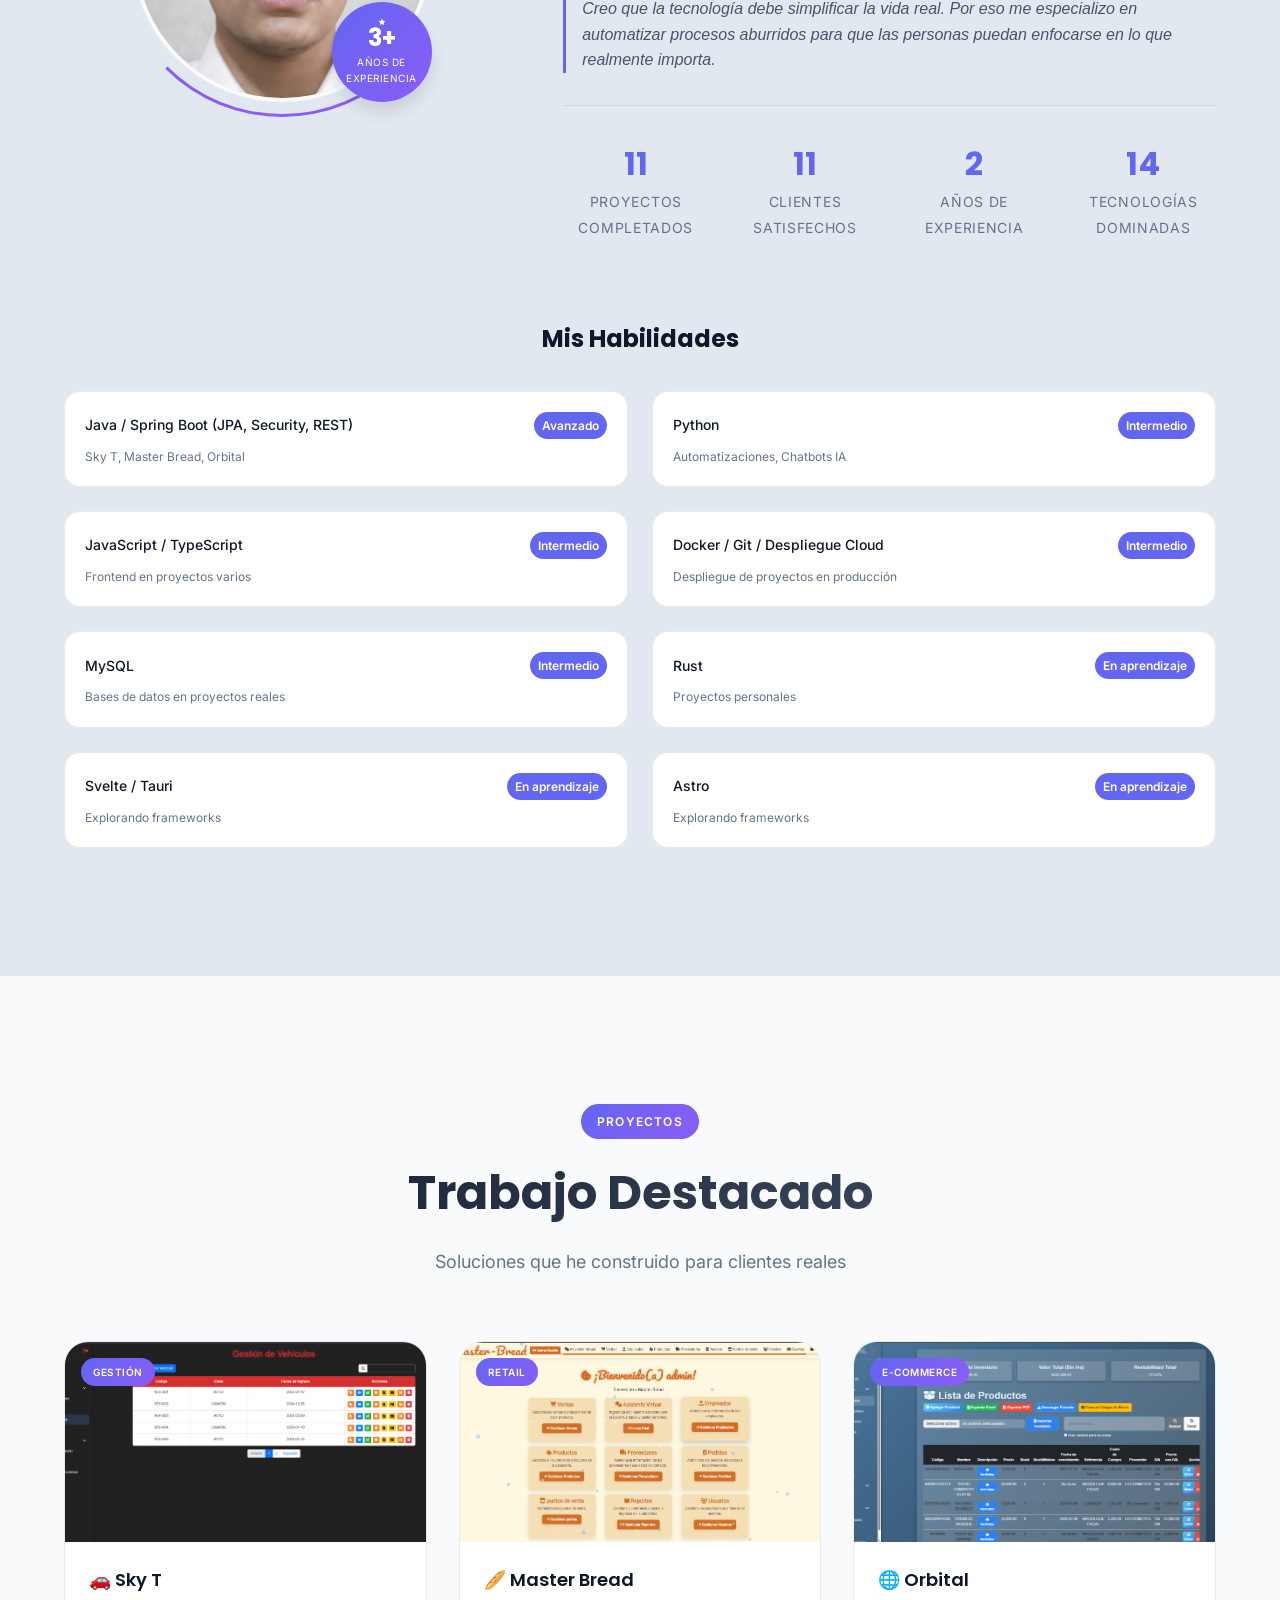
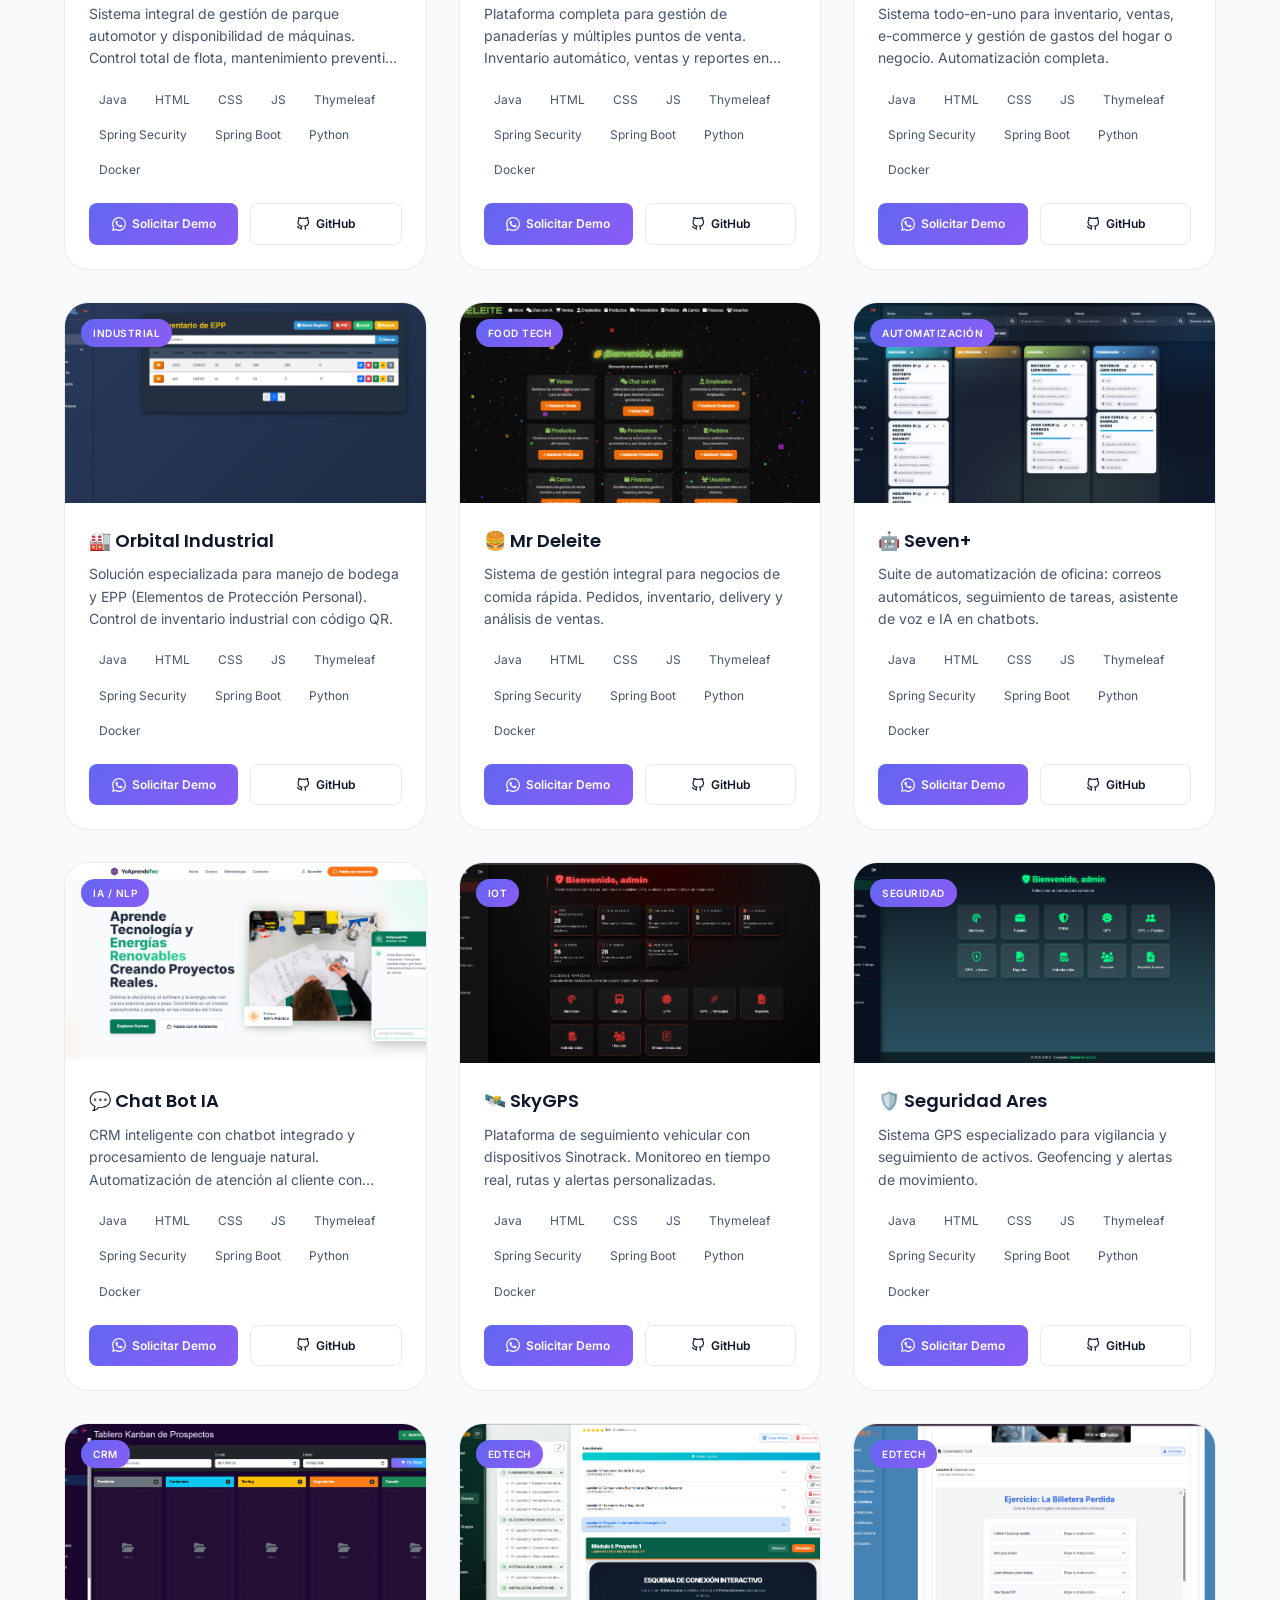
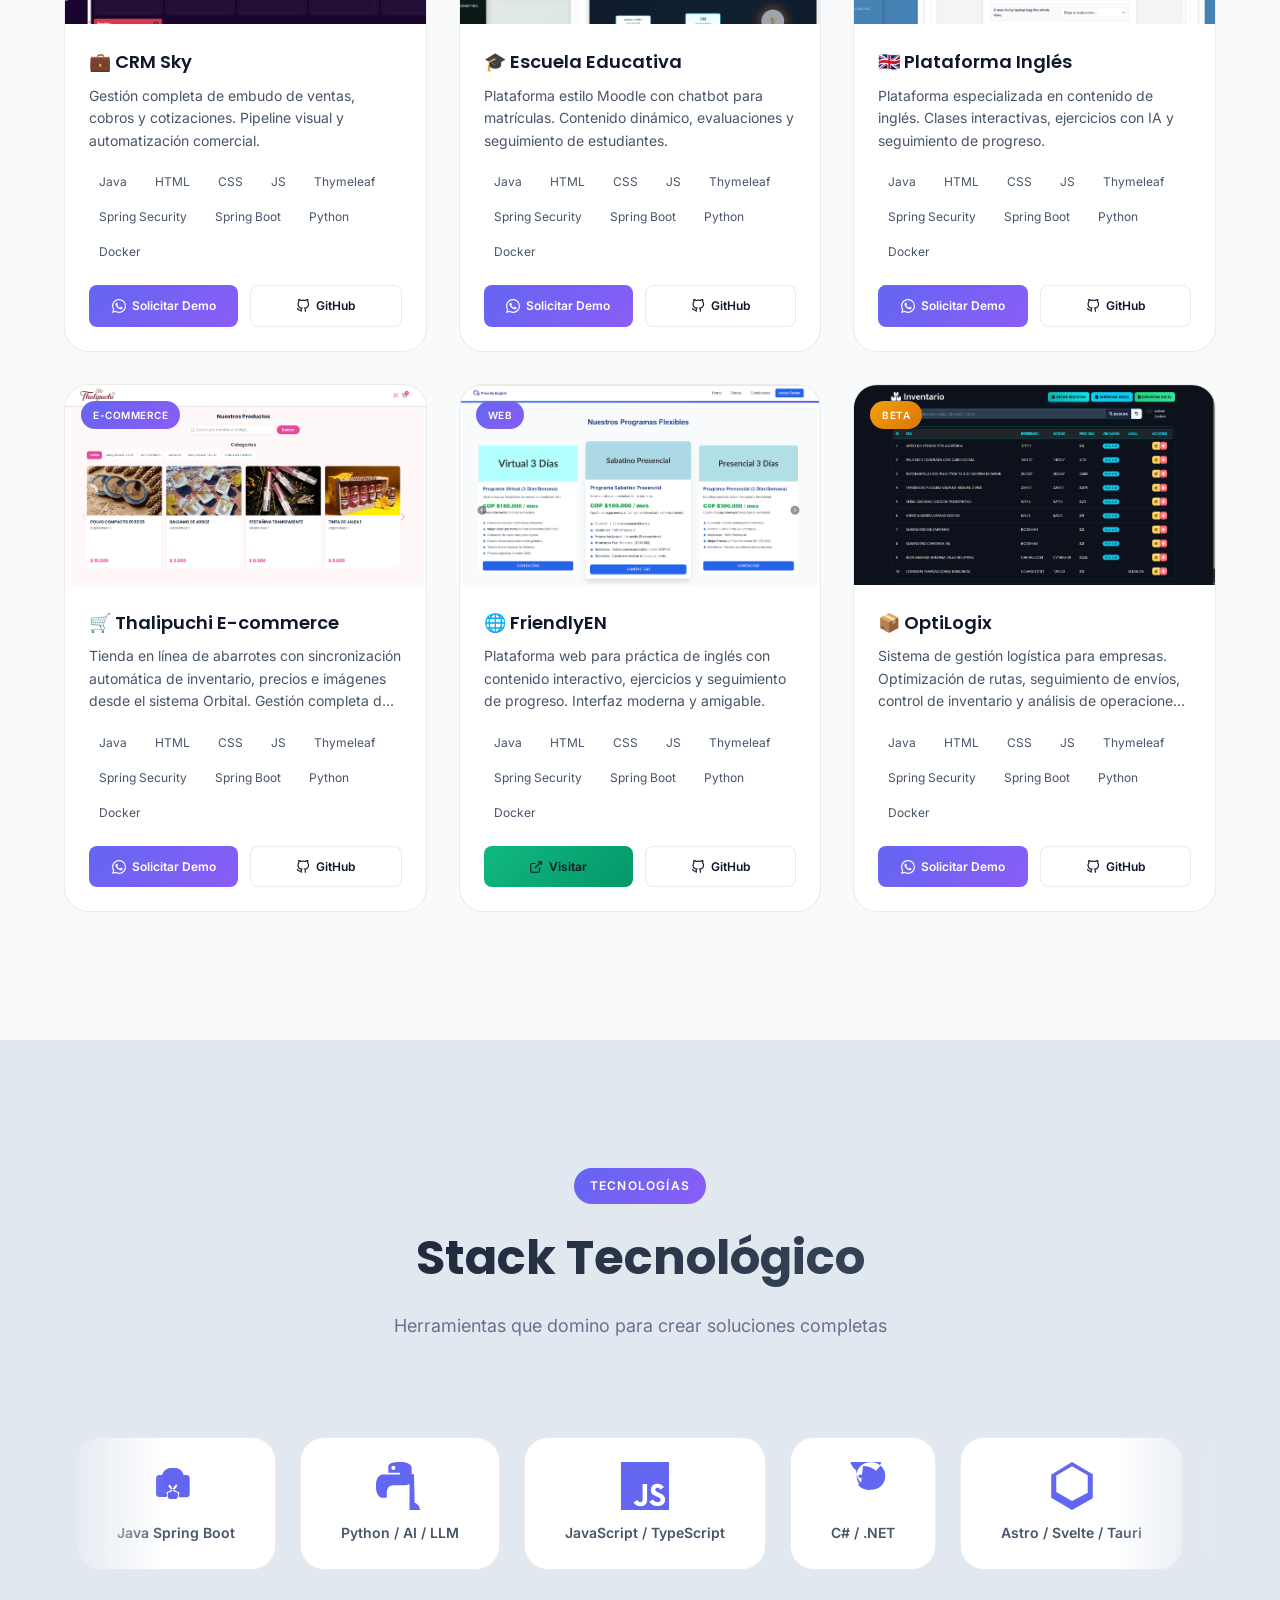
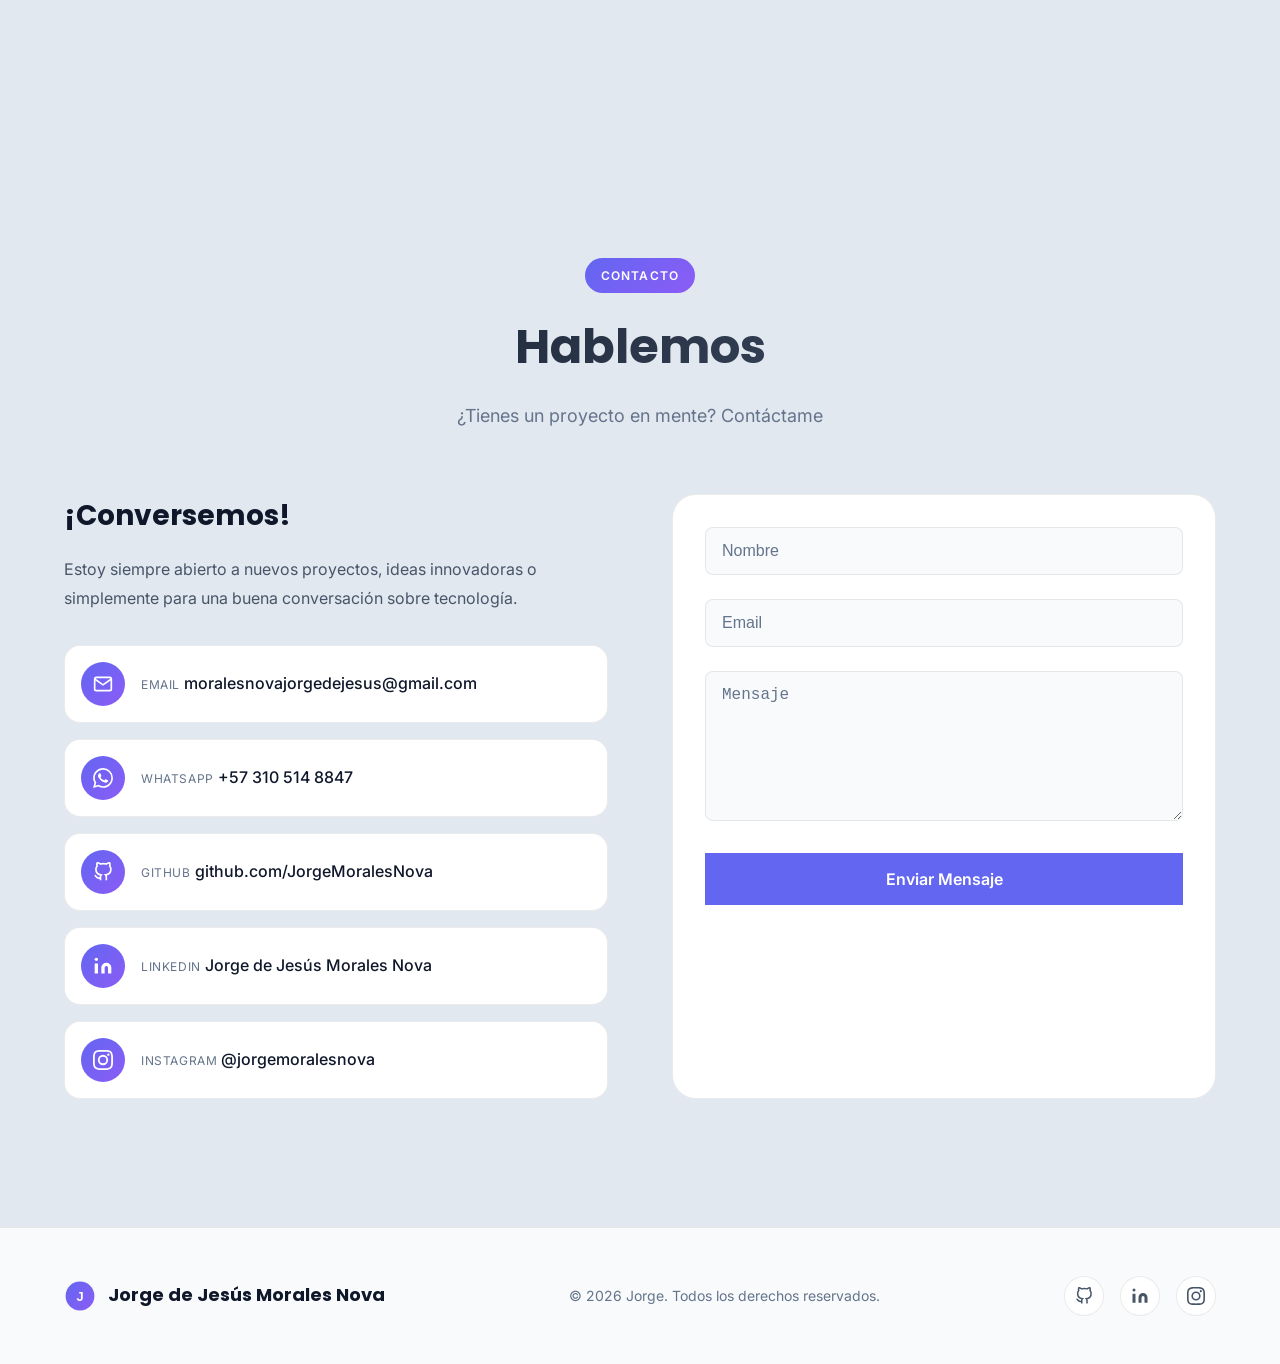
==== commit c78084c0: "fix: complete translations for all sections" ====
--- a/index.html
+++ b/index.html
@@ -176,21 +176,21 @@
           </div>
           
           <div class="about-info reveal-right">
-            <h3 class="about-title">Ingeniero de Sistemas & IA</h3>
-            <p class="about-text">
+            <h3 class="about-title" data-i18n="sobreMiTitulo">Ingeniero de Sistemas & IA</h3>
+            <p class="about-text" data-i18n="sobreMiParrafo1">
               Con 21 años, actualmente cursando 8vo semestre de Ingeniería de Sistemas, he desarrollado más de 12 proyectos completos combinando 
               desarrollo backend con Spring Boot, automatización con IA y soluciones de 
               vanguardia. Mi punto fuerte es Java/Spring Boot, pero domino igual de bien 
               Python, JavaScript/TypeScript y Rust.
             </p>
-            <p class="about-text">
+            <p class="about-text" data-i18n="sobreMiParrafo2">
               Experto combinando IA y programación. Manejo avanzado de LLMs (OpenAI, Claude), 
               implementación de MCP (Model Context Protocol), y desarrollo de chatbots 
               inteligentes conectados a CRM y plataformas educativas. Automatizo flujos de 
               trabajo con herramientas de IA como Claude Code.
             </p>
             
-            <p class="about-philosophy">
+            <p class="about-philosophy" data-i18n="filosofia">
               Creo que la tecnología debe simplificar la vida real. Por eso me especializo en 
               automatizar procesos aburridos para que las personas puedan enfocarse en lo que 
               realmente importa.
@@ -199,19 +199,19 @@
             <div class="about-stats">
               <div class="stat-item">
                 <span class="stat-number" data-target="12">0</span>
-                <span class="stat-label">Proyectos</span>
+                <span class="stat-label" data-i18n="proyectosCompletados">Proyectos</span>
               </div>
               <div class="stat-item">
                 <span class="stat-number" data-target="12">0</span>
-                <span class="stat-label">Clientes</span>
+                <span class="stat-label" data-i18n="clientesSatisfechos">Clientes</span>
               </div>
               <div class="stat-item">
                 <span class="stat-number" data-target="3">0</span>
-                <span class="stat-label">Años Exp.</span>
+                <span class="stat-label" data-i18n="anosExperiencia">Años Exp.</span>
               </div>
               <div class="stat-item">
                 <span class="stat-number" data-target="15">0</span>
-                <span class="stat-label">Tecnologías</span>
+                <span class="stat-label" data-i18n="tecnologiasDominadas">Tecnologías</span>
               </div>
             </div>
           </div>
@@ -225,56 +225,56 @@
                 <span class="skill-name">Java / Spring Boot (JPA, Security, REST)</span>
                 <span class="skill-level" data-i18n="avanzado">Avanzado</span>
               </div>
-              <p class="skill-project">Sky T, Master Bread, Orbital</p>
+              <p class="skill-project" data-i18n="skyT">Sky T, Master Bread, Orbital</p>
             </div>
             <div class="skill-item">
               <div class="skill-header">
                 <span class="skill-name">Python</span>
                 <span class="skill-level" data-i18n="intermedio">Intermedio</span>
               </div>
-              <p class="skill-project">Automatizaciones, Chatbots IA</p>
+              <p class="skill-project" data-i18n="automatizaciones">Automatizaciones, Chatbots IA</p>
             </div>
             <div class="skill-item">
               <div class="skill-header">
                 <span class="skill-name">JavaScript / TypeScript</span>
                 <span class="skill-level" data-i18n="intermedio">Intermedio</span>
               </div>
-              <p class="skill-project">Frontend en proyectos varios</p>
+              <p class="skill-project" data-i18n="frontendProyectos">Frontend en proyectos varios</p>
             </div>
             <div class="skill-item">
               <div class="skill-header">
                 <span class="skill-name">Docker / Git / Despliegue Cloud</span>
                 <span class="skill-level" data-i18n="intermedio">Intermedio</span>
               </div>
-              <p class="skill-project">Despliegue de proyectos en producción</p>
+              <p class="skill-project" data-i18n="despleigueProyectos">Despliegue de proyectos en producción</p>
             </div>
             <div class="skill-item">
               <div class="skill-header">
                 <span class="skill-name">MySQL</span>
                 <span class="skill-level" data-i18n="intermedio">Intermedio</span>
               </div>
-              <p class="skill-project">Bases de datos en proyectos reales</p>
+              <p class="skill-project" data-i18n="basesDatos">Bases de datos en proyectos reales</p>
             </div>
             <div class="skill-item">
               <div class="skill-header">
                 <span class="skill-name">Rust</span>
                 <span class="skill-level" data-i18n="enAprendizaje">En aprendizaje</span>
               </div>
-              <p class="skill-project">Proyectos personales</p>
+              <p class="skill-project" data-i18n="proyectosPersonales">Proyectos personales</p>
             </div>
             <div class="skill-item">
               <div class="skill-header">
                 <span class="skill-name">Svelte / Tauri</span>
                 <span class="skill-level" data-i18n="enAprendizaje">En aprendizaje</span>
               </div>
-              <p class="skill-project">Explorando frameworks</p>
+              <p class="skill-project" data-i18n="explorandoFrameworks">Explorando frameworks</p>
             </div>
             <div class="skill-item">
               <div class="skill-header">
                 <span class="skill-name">Astro</span>
                 <span class="skill-level" data-i18n="enAprendizaje">En aprendizaje</span>
               </div>
-              <p class="skill-project">Explorando frameworks</p>
+              <p class="skill-project" data-i18n="explorandoFrameworks">Explorando frameworks</p>
             </div>
           </div>
         </div>
@@ -285,8 +285,8 @@
       <div class="container">
         <div class="section-header reveal">
           <span class="section-badge" data-i18n="proyectos">Proyectos</span>
-          <h2 class="section-title">Trabajo Destacado</h2>
-          <p class="section-subtitle">Soluciones que he construido para clientes reales</p>
+          <h2 class="section-title" data-i18n="trabajoDestacado">Trabajo Destacado</h2>
+          <p class="section-subtitle" data-i18n="solucionesConstruidas">Soluciones que he construido para clientes reales</p>
         </div>
         
         <div class="projects-carousel reveal">
@@ -316,8 +316,8 @@
       <div class="container">
         <div class="section-header reveal">
           <span class="section-badge" data-i18n="tecnologias">Tecnologías</span>
-          <h2 class="section-title">Stack Tecnológico</h2>
-          <p class="section-subtitle">Herramientas que domino para crear soluciones completas</p>
+          <h2 class="section-title" data-i18n="stackTecnologico">Stack Tecnológico</h2>
+          <p class="section-subtitle" data-i18n="herramientasDomino">Herramientas que domino para crear soluciones completas</p>
         </div>
         
         <div class="tech-marquee reveal">
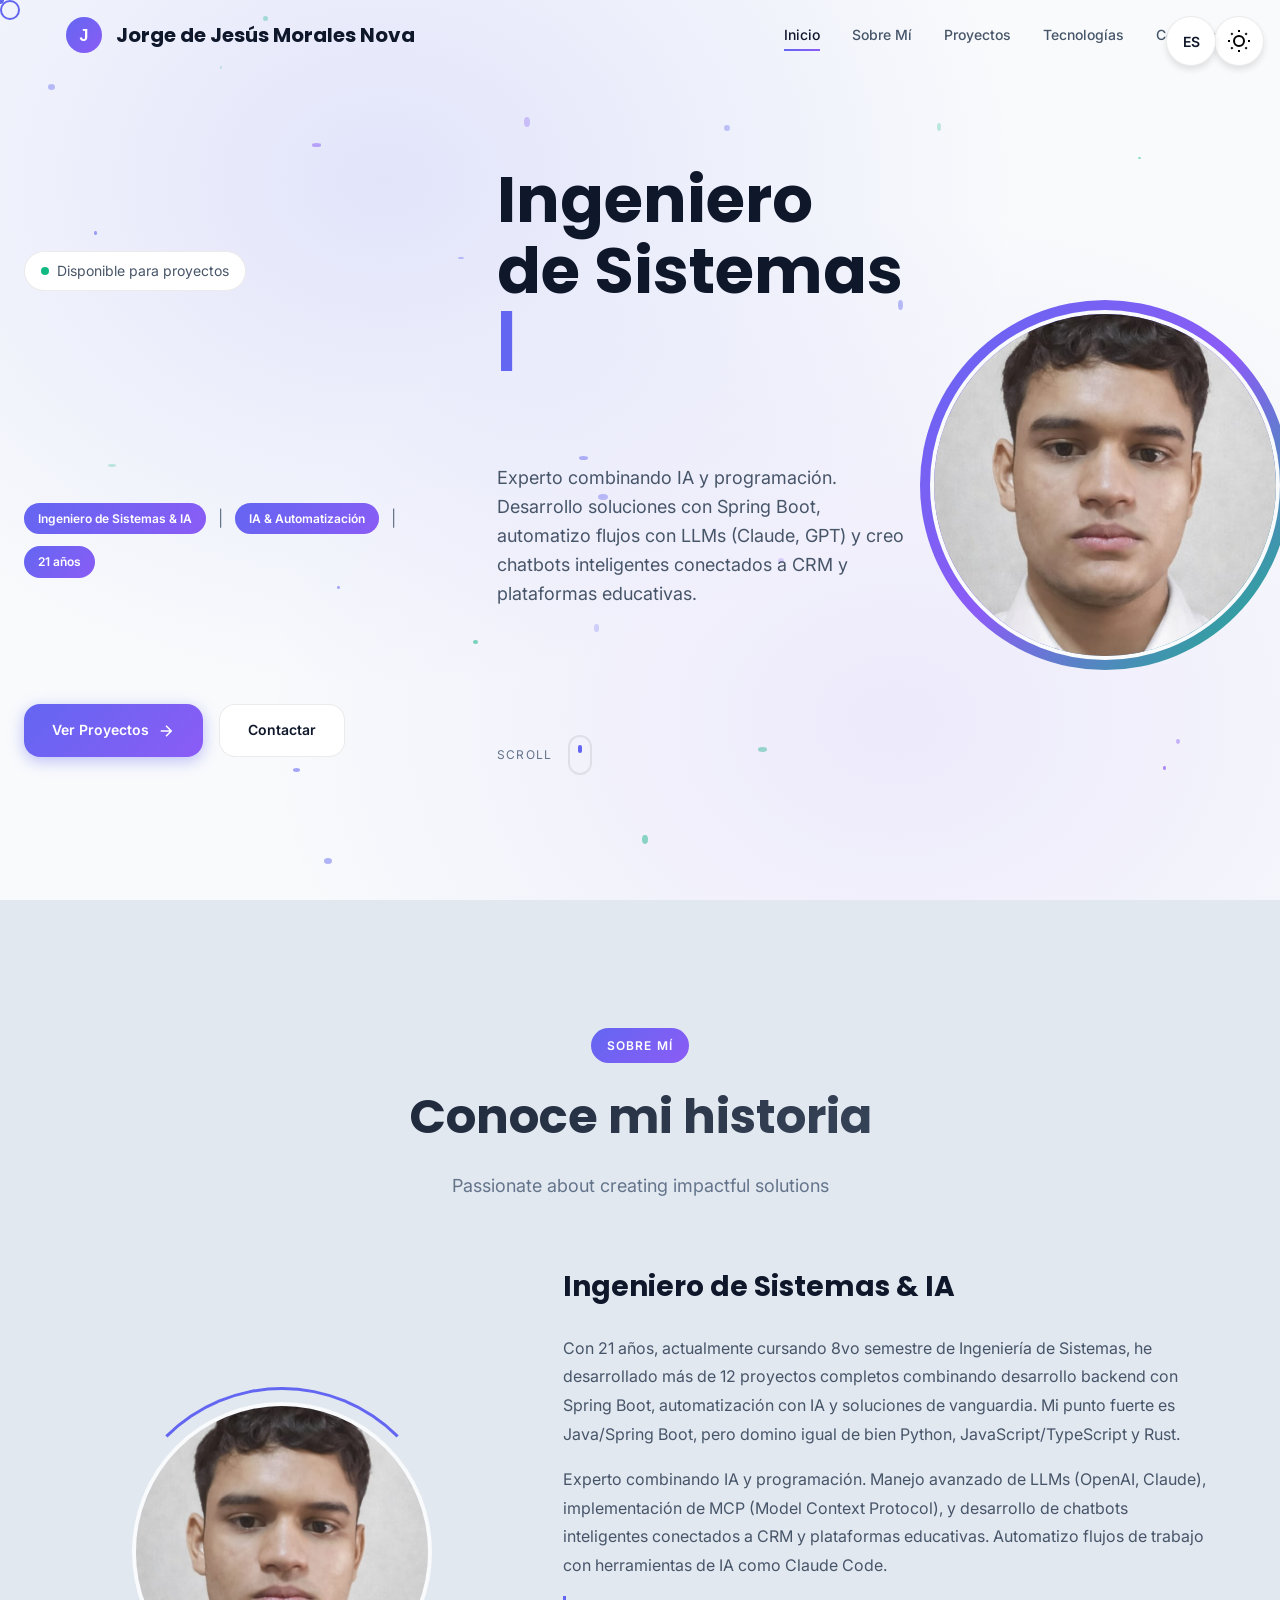
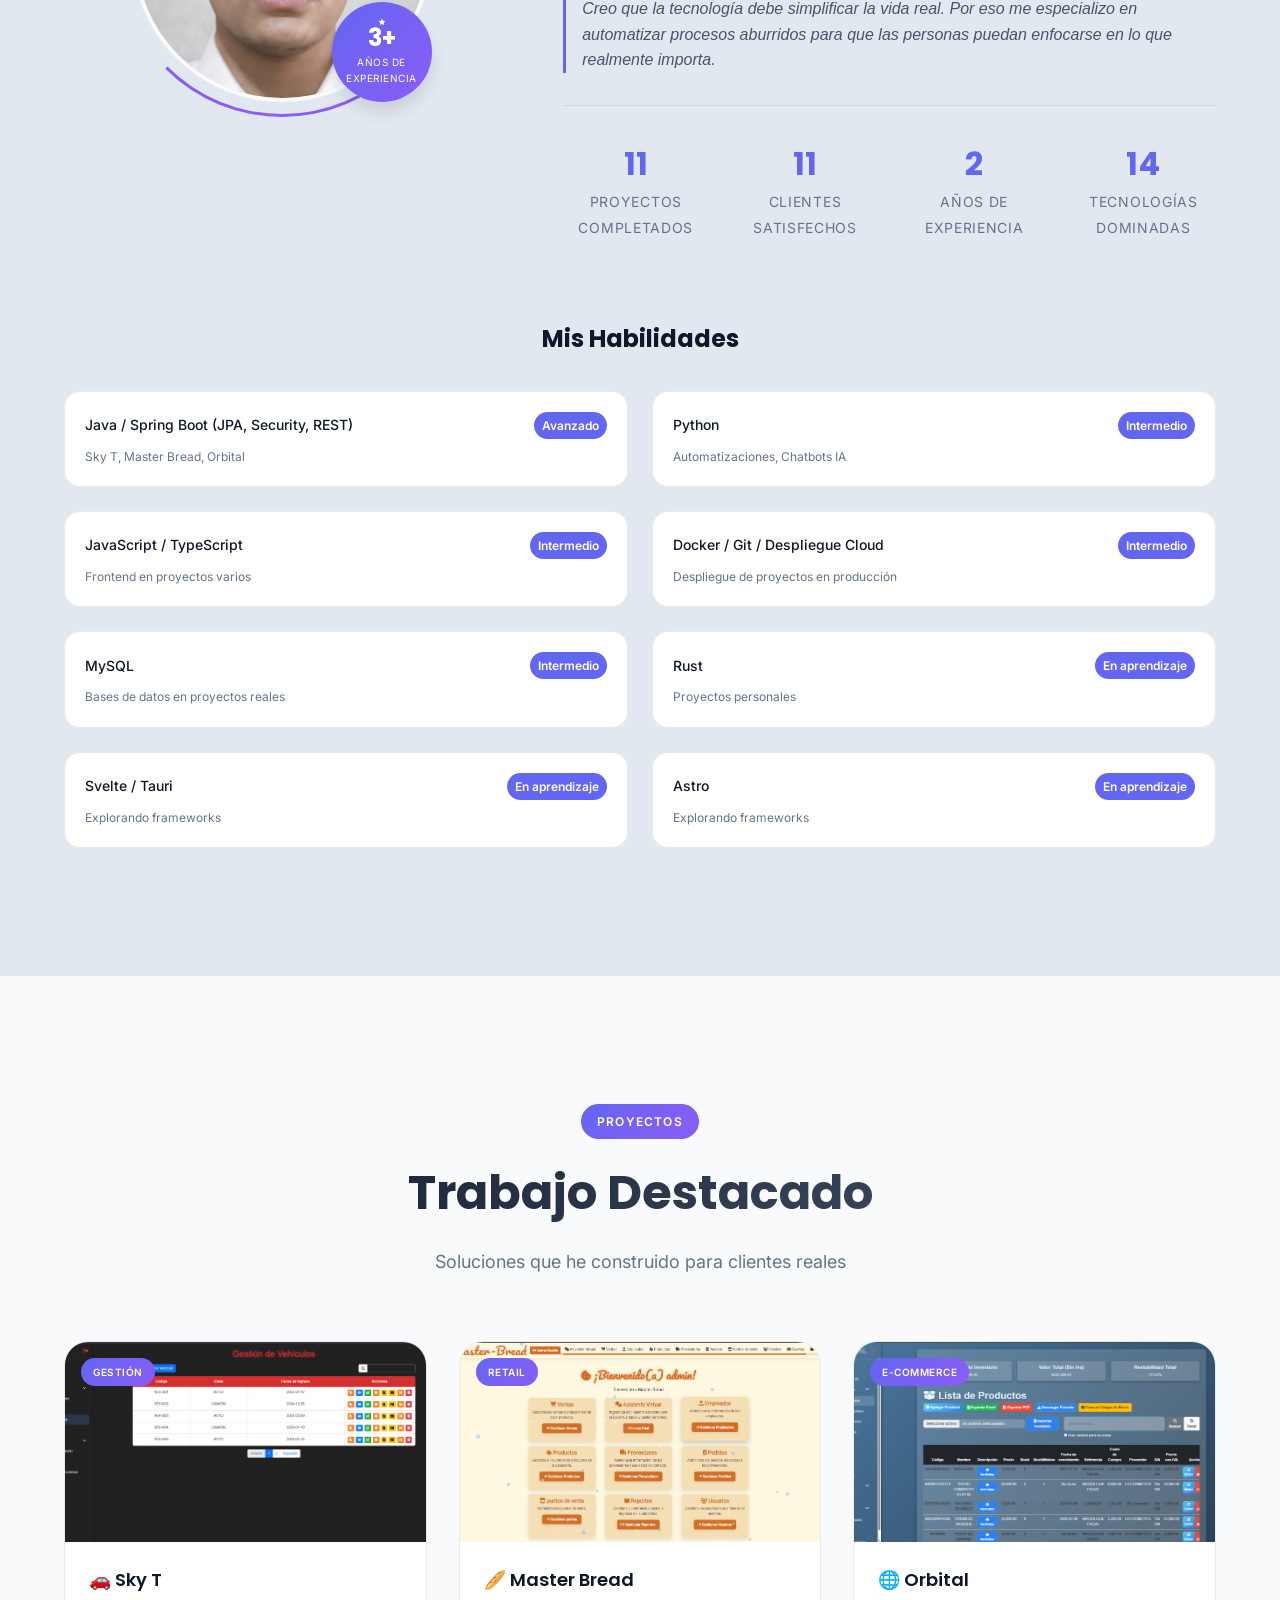
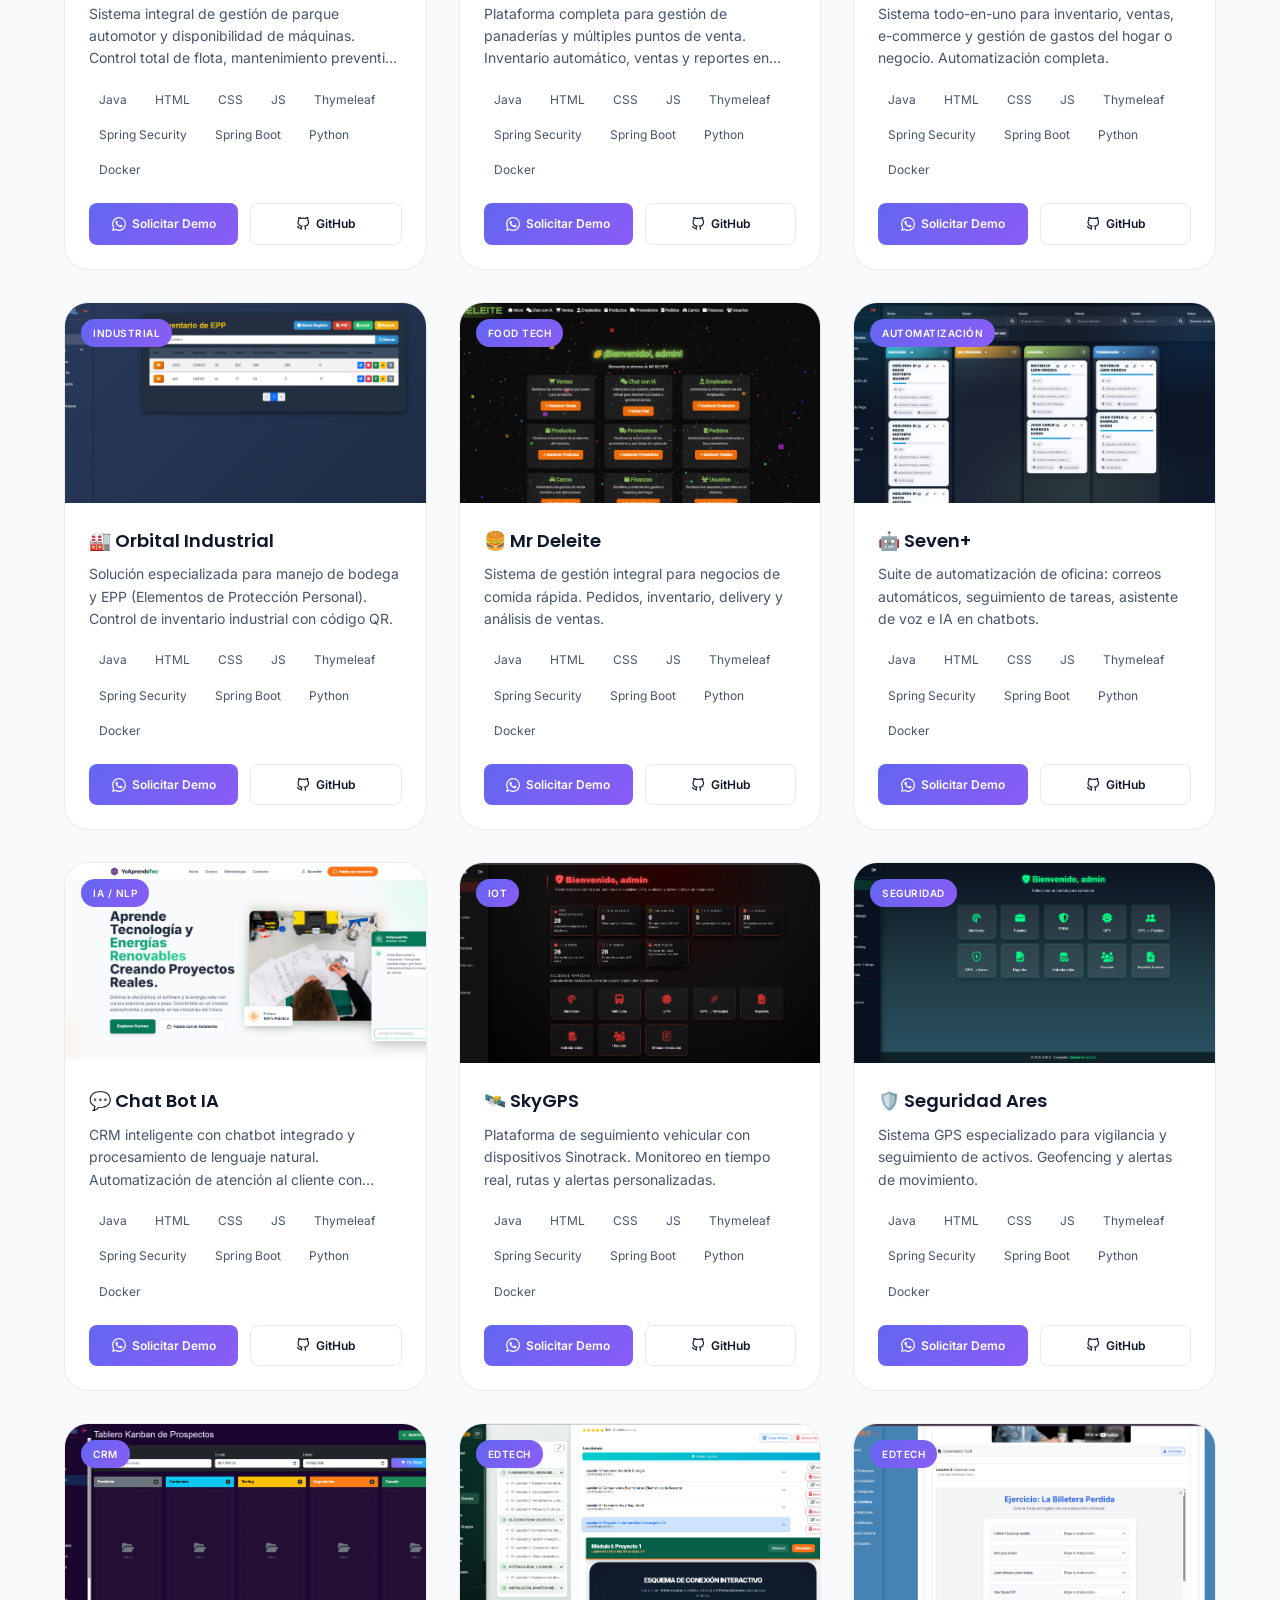
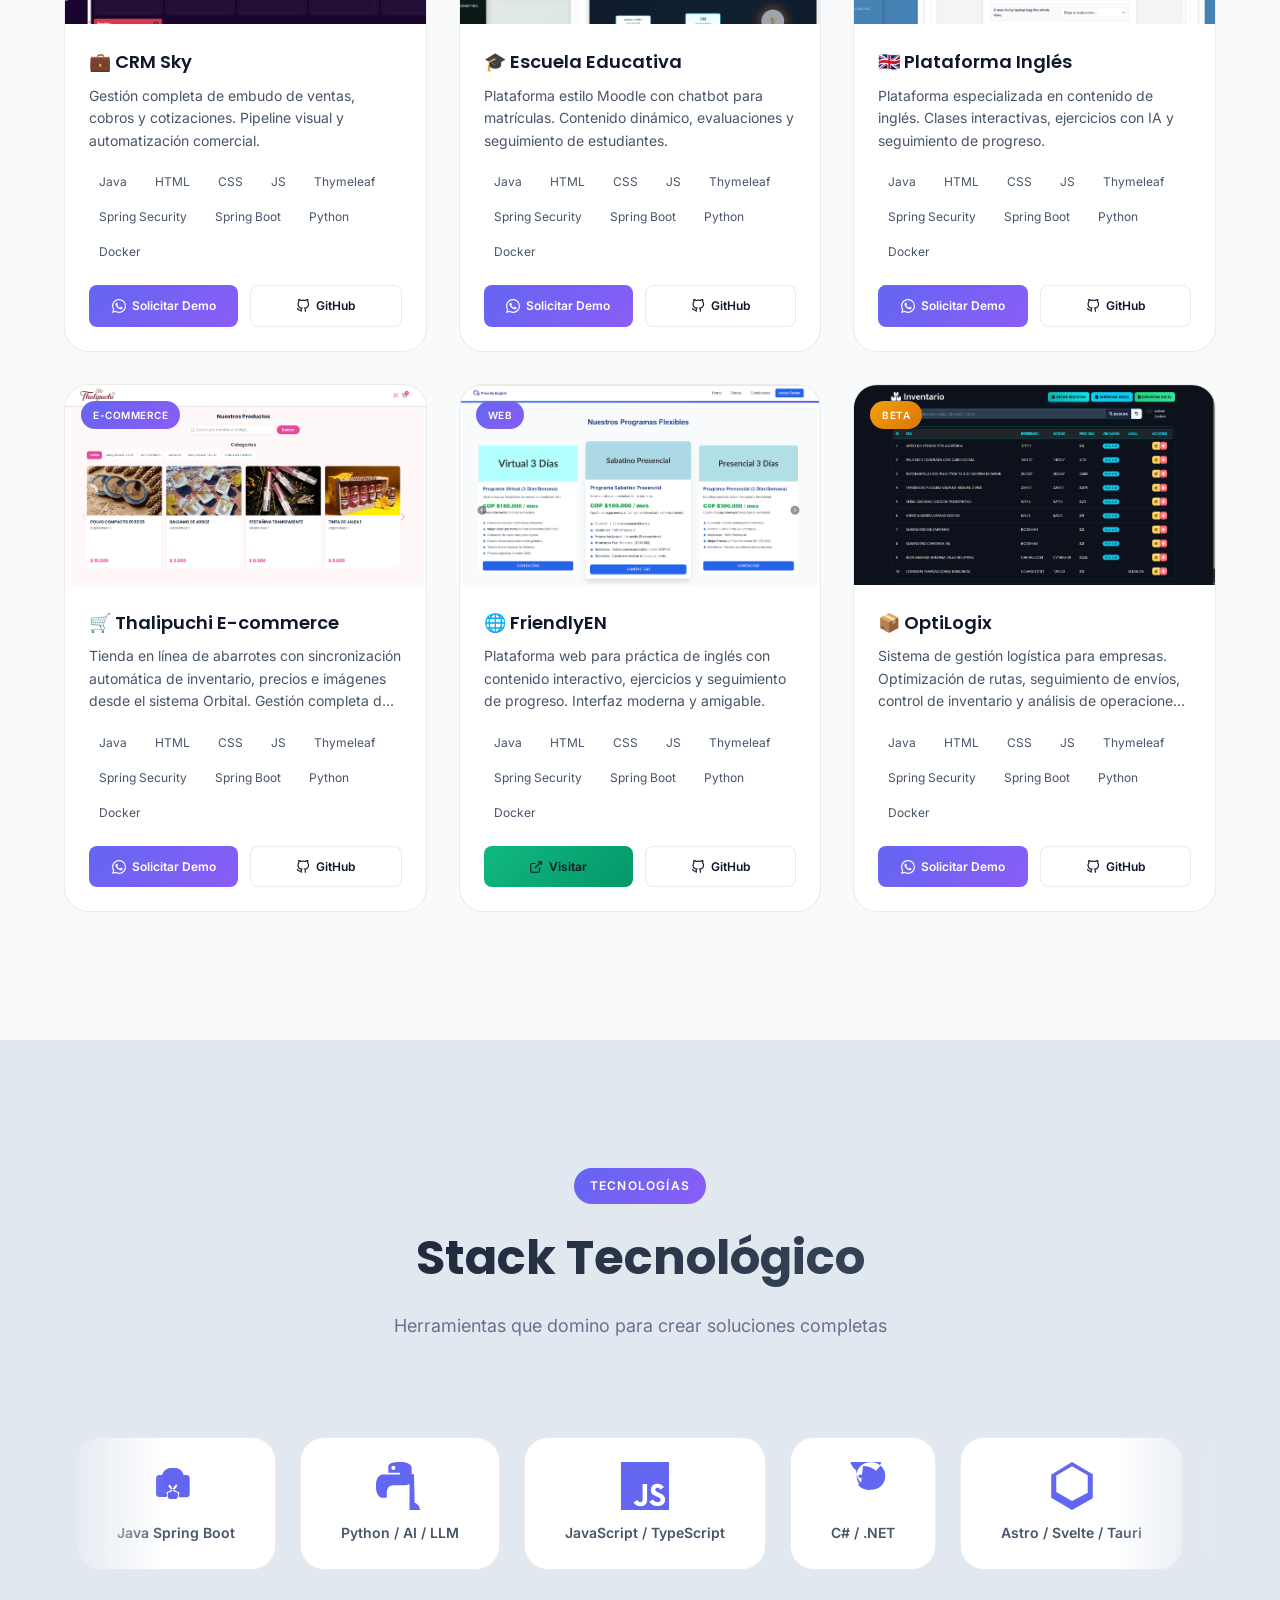
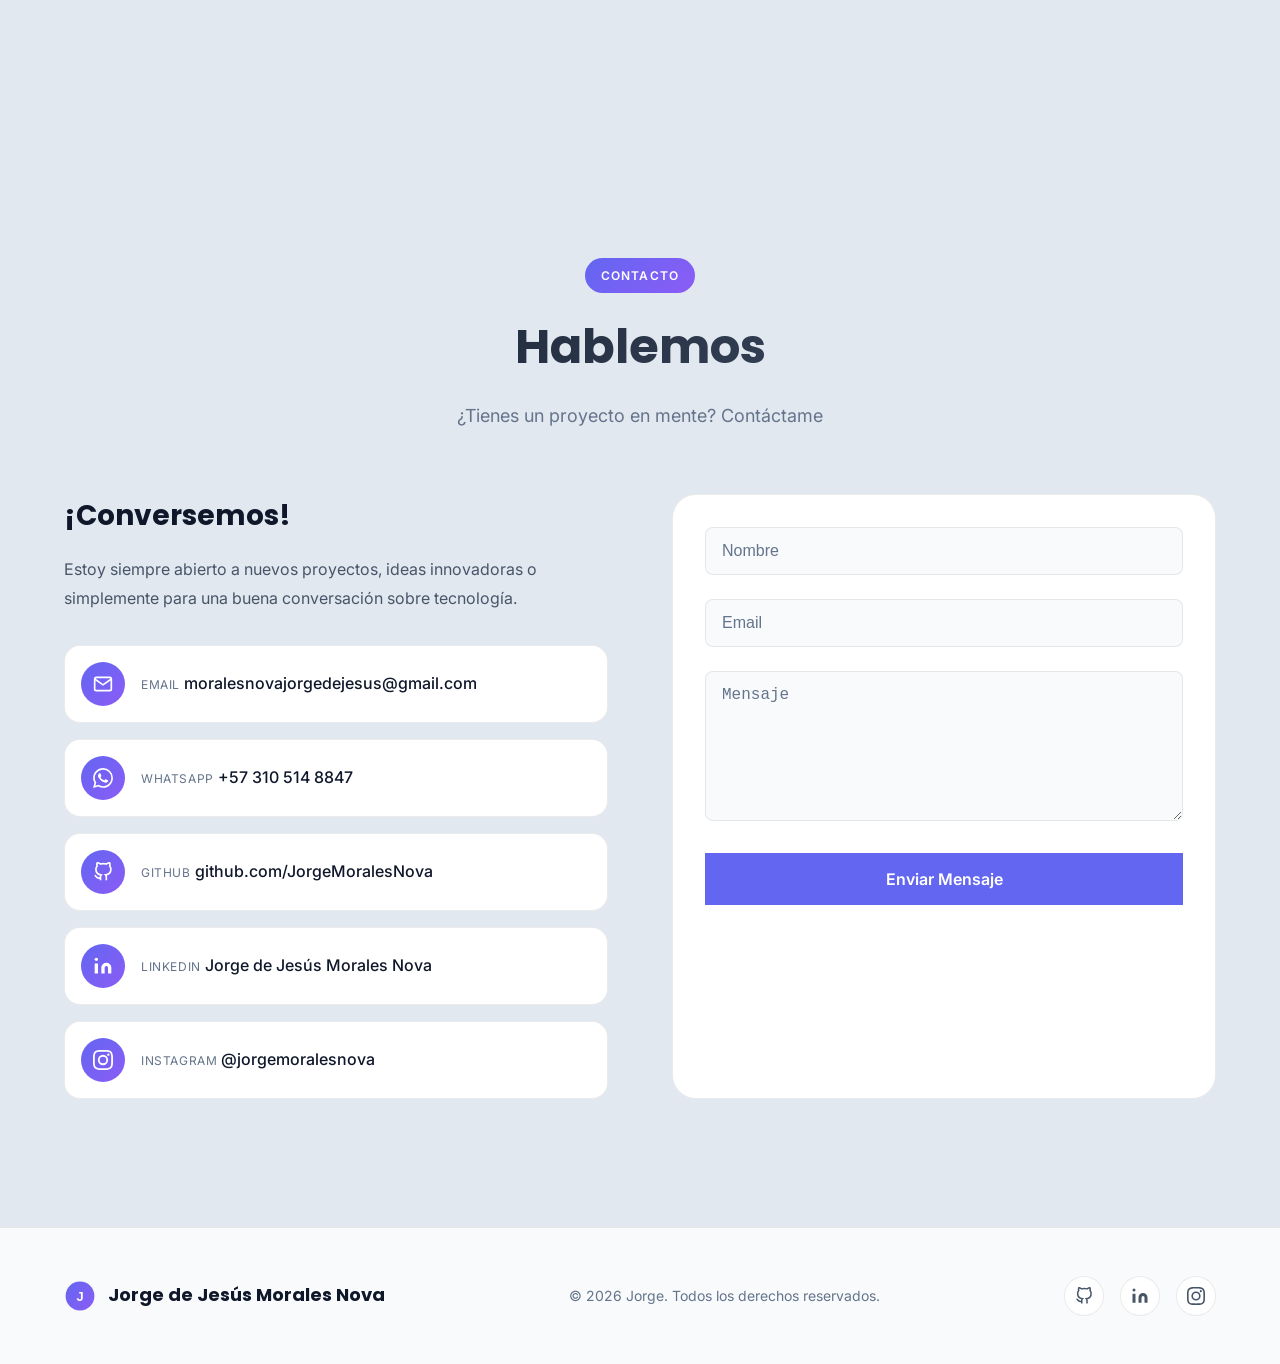
==== commit 318f5be3: "fix: complete hero translations and typing effect language switch" ====
--- a/index.html
+++ b/index.html
@@ -109,14 +109,14 @@
         </h1>
         
         <div class="hero-subtitle">
-          <span class="hero-tag">Ingeniero de Sistemas</span>
+          <span class="hero-tag" data-i18n="sobreMiTitulo">Ingeniero de Sistemas</span>
           <span class="hero-divider">|</span>
-          <span class="hero-tag">IA & Automatización</span>
+          <span class="hero-tag" data-i18n="iaAutomatizacion">IA & Automatización</span>
           <span class="hero-divider">|</span>
-          <span class="hero-tag">21 años</span>
-        </div>
-        
-        <p class="hero-description">
+          <span class="hero-tag" data-i18n="21anos">21 años</span>
+        </div>
+        
+        <p class="hero-description" data-i18n="heroDescripcion">
           Experto combinando IA y programación. Desarrollo soluciones con Spring Boot, 
           automatizo flujos con LLMs (Claude, GPT) y creo chatbots inteligentes conectados 
           a CRM y plataformas educativas.
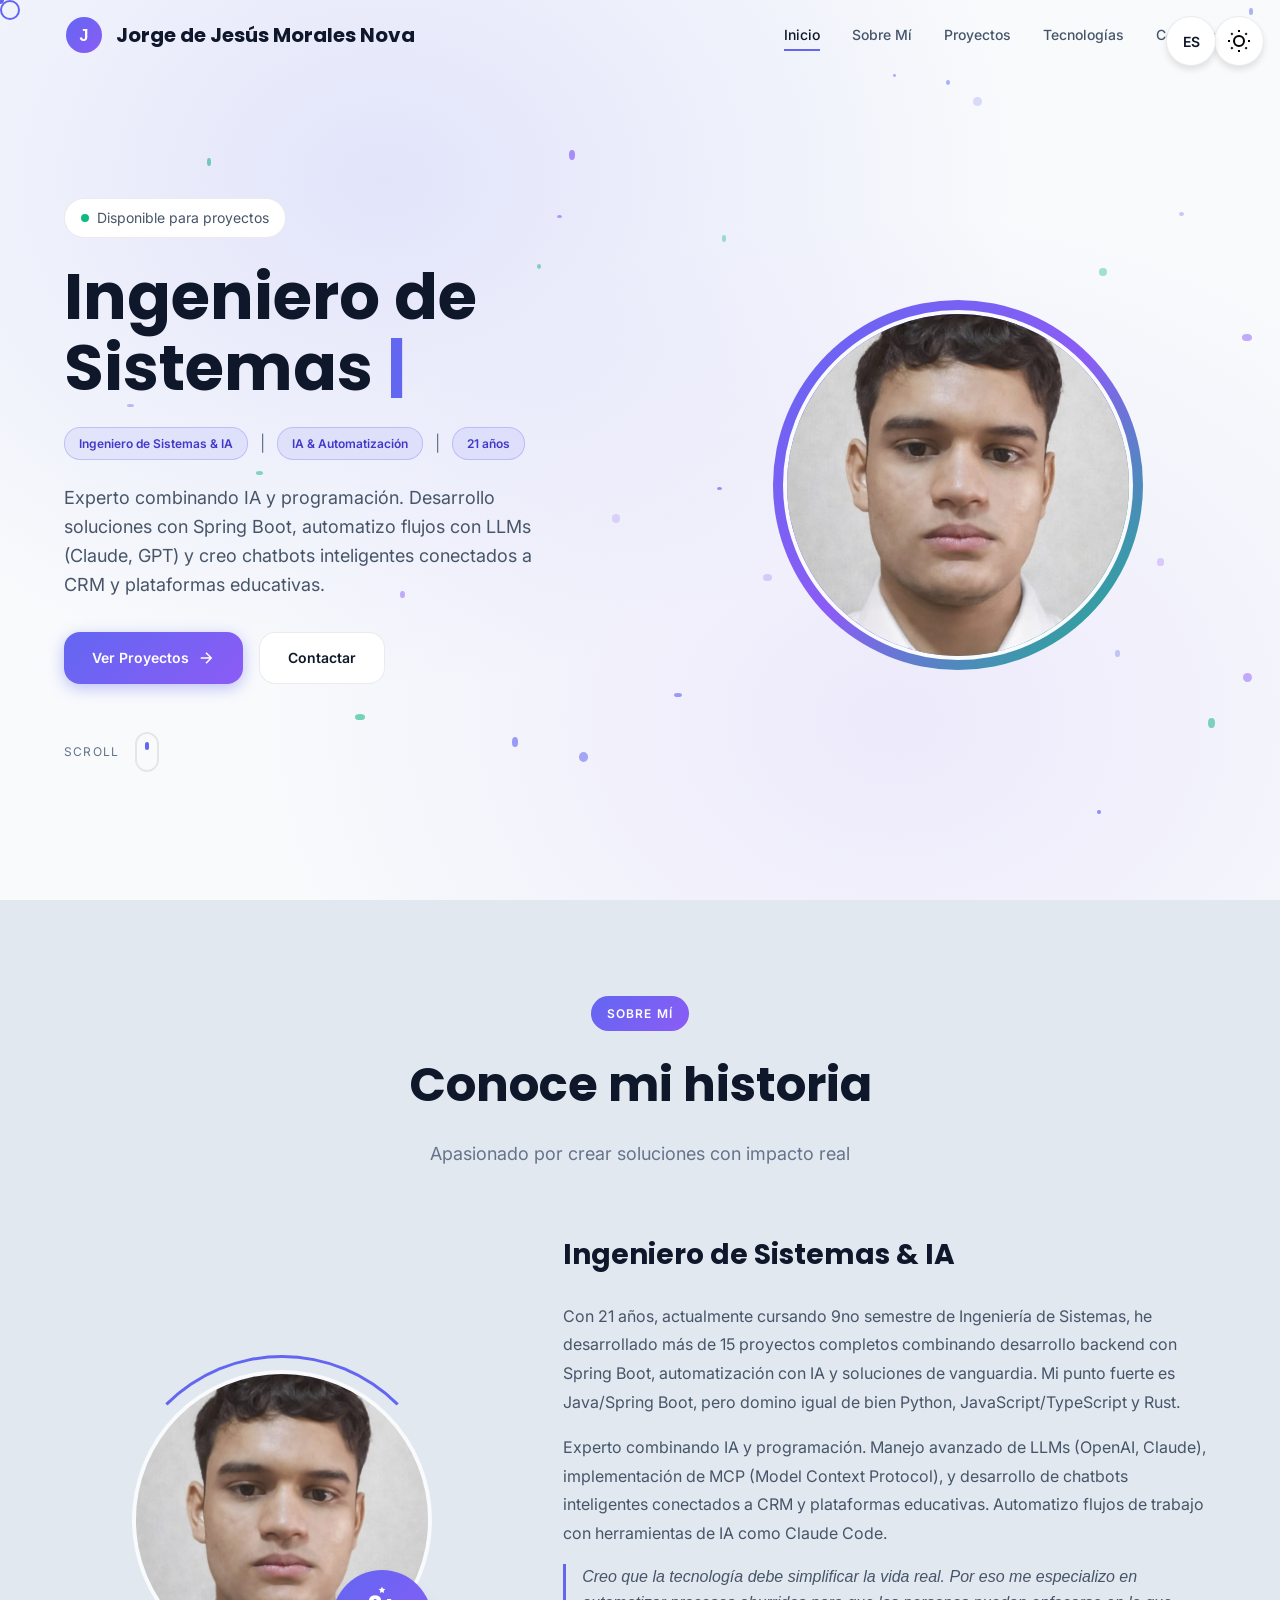
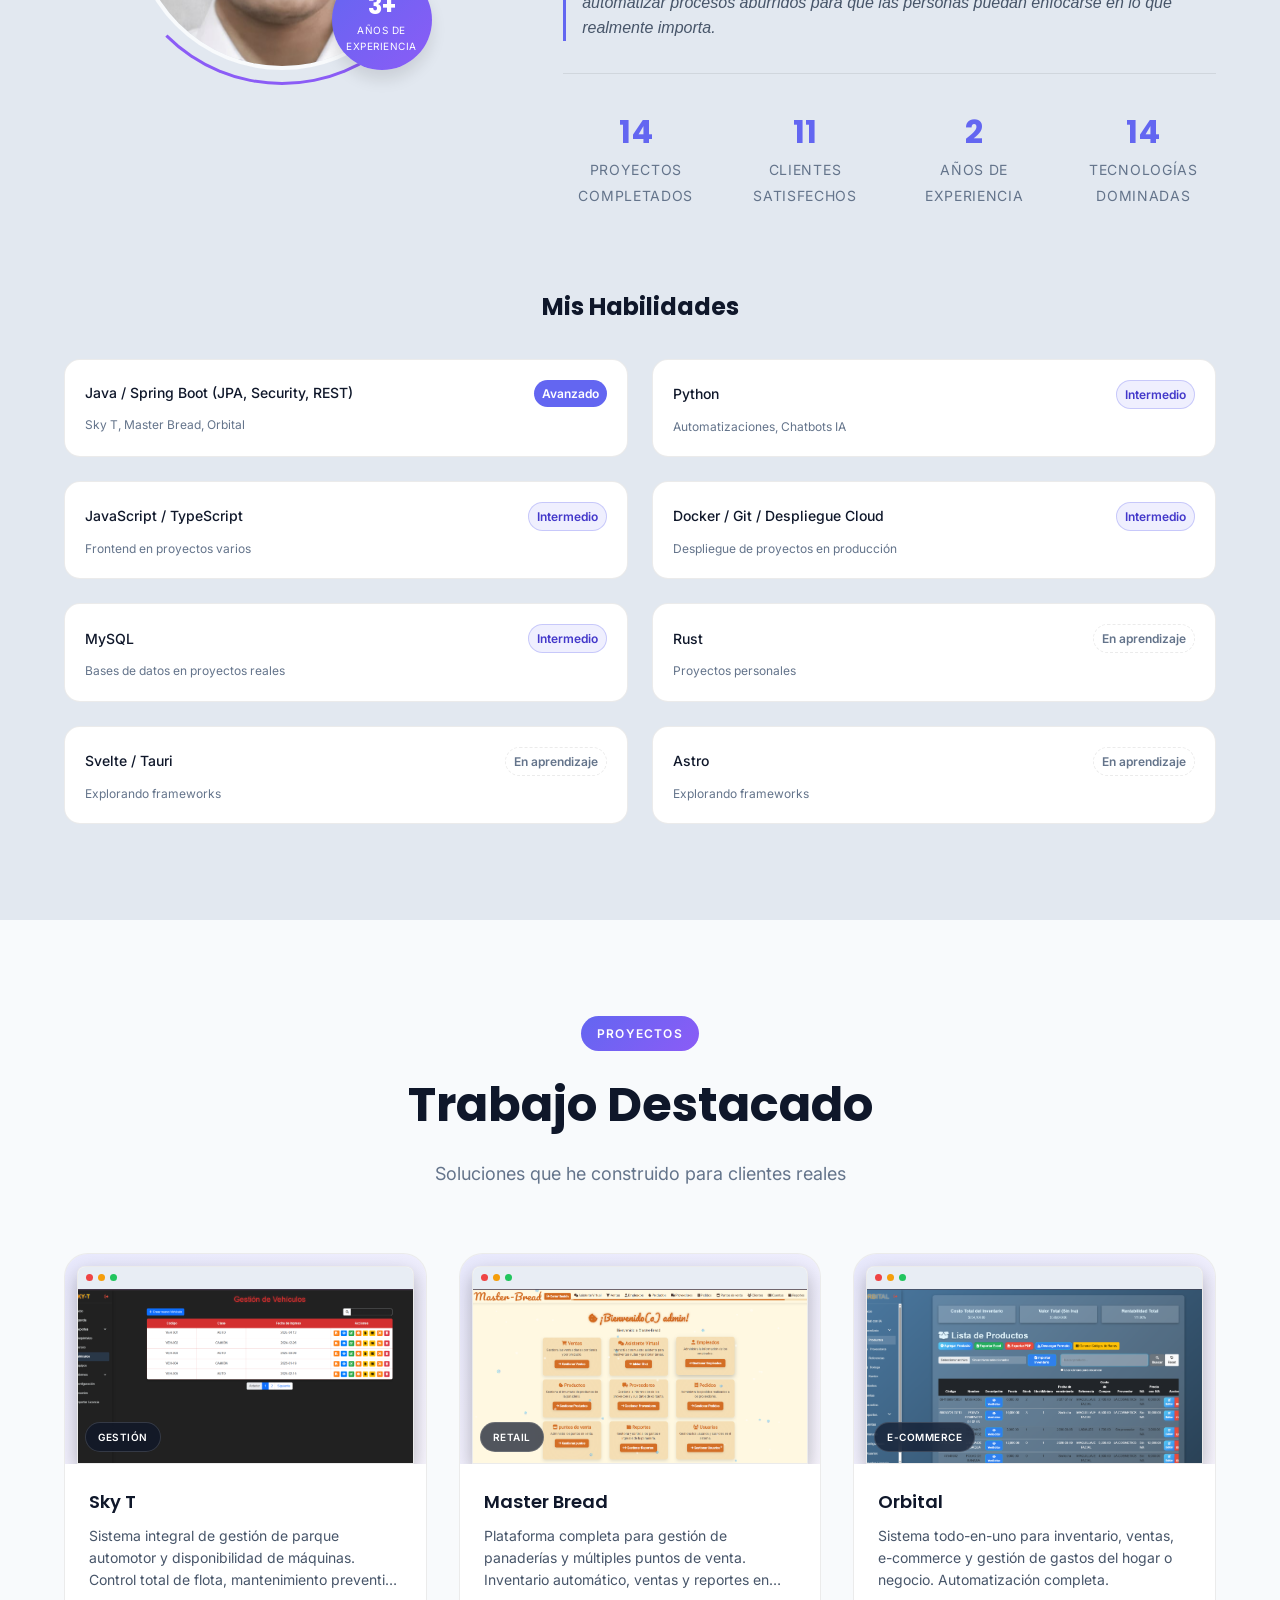
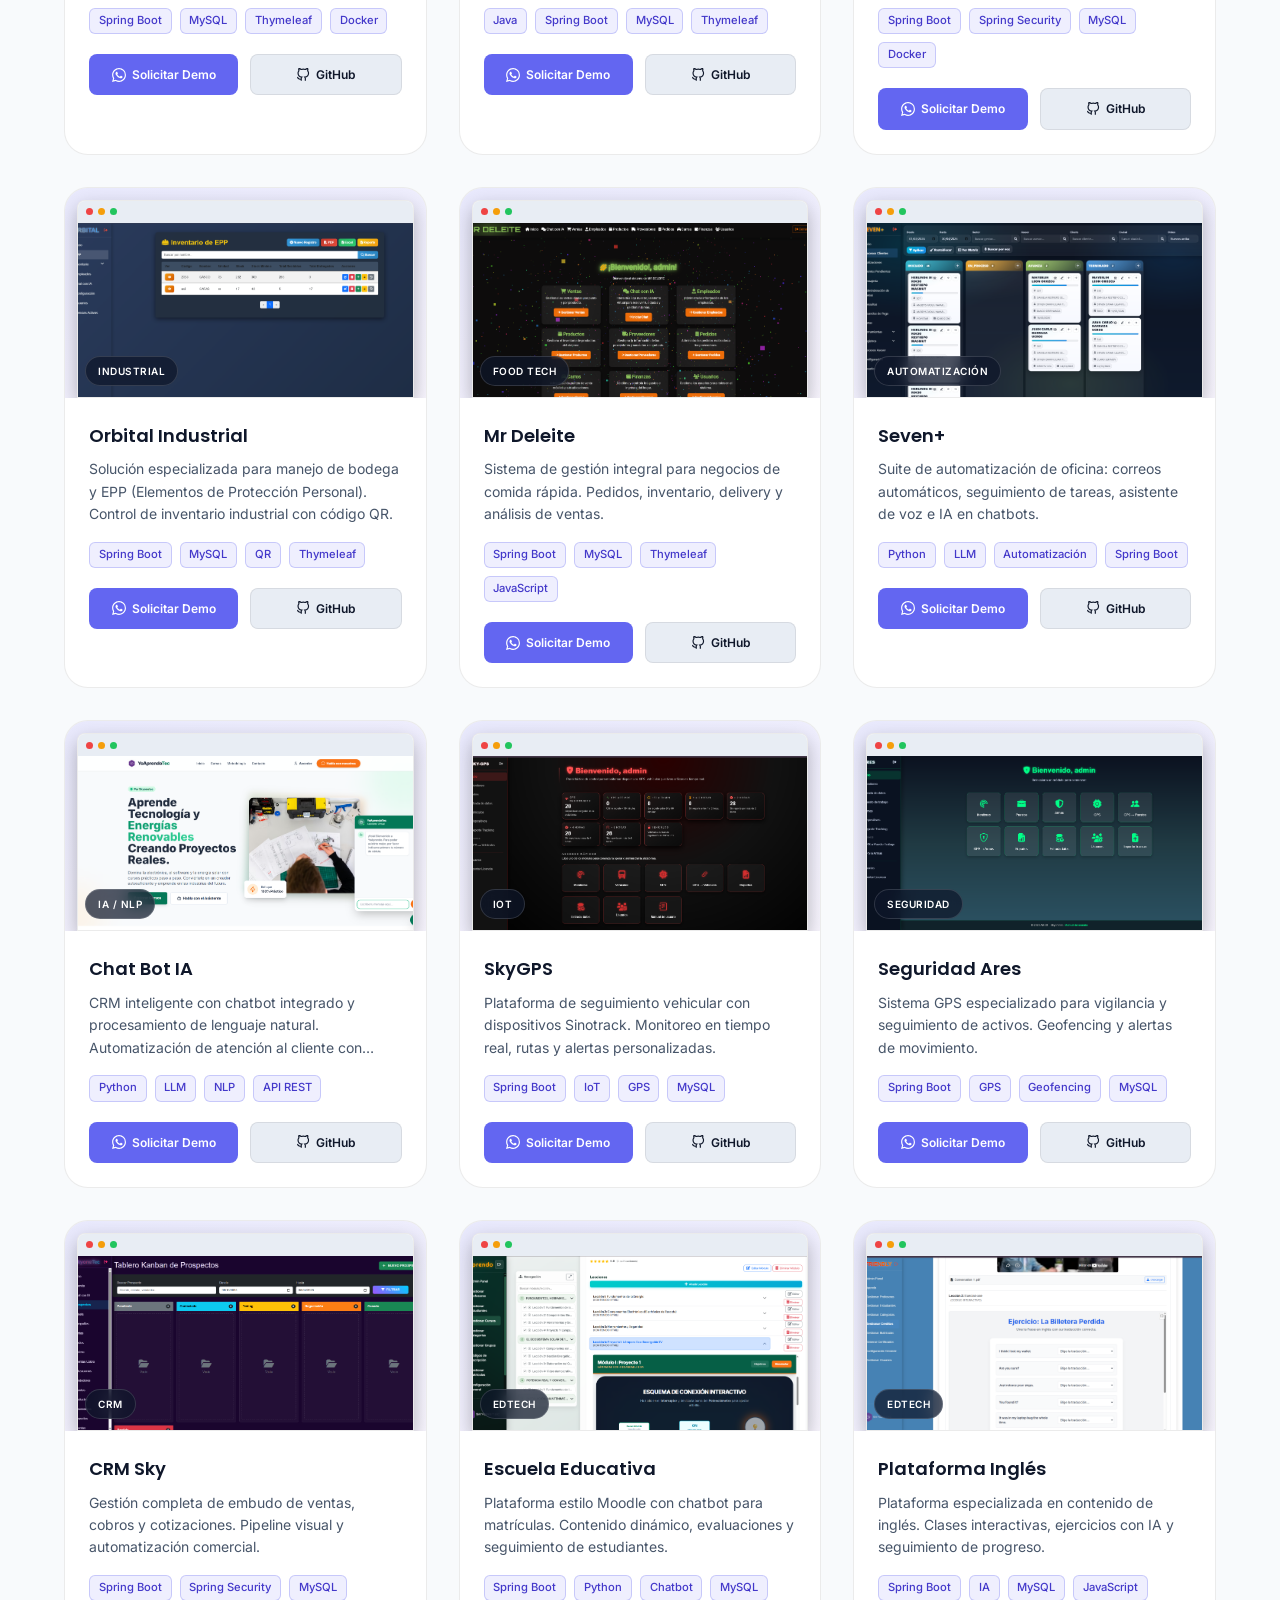
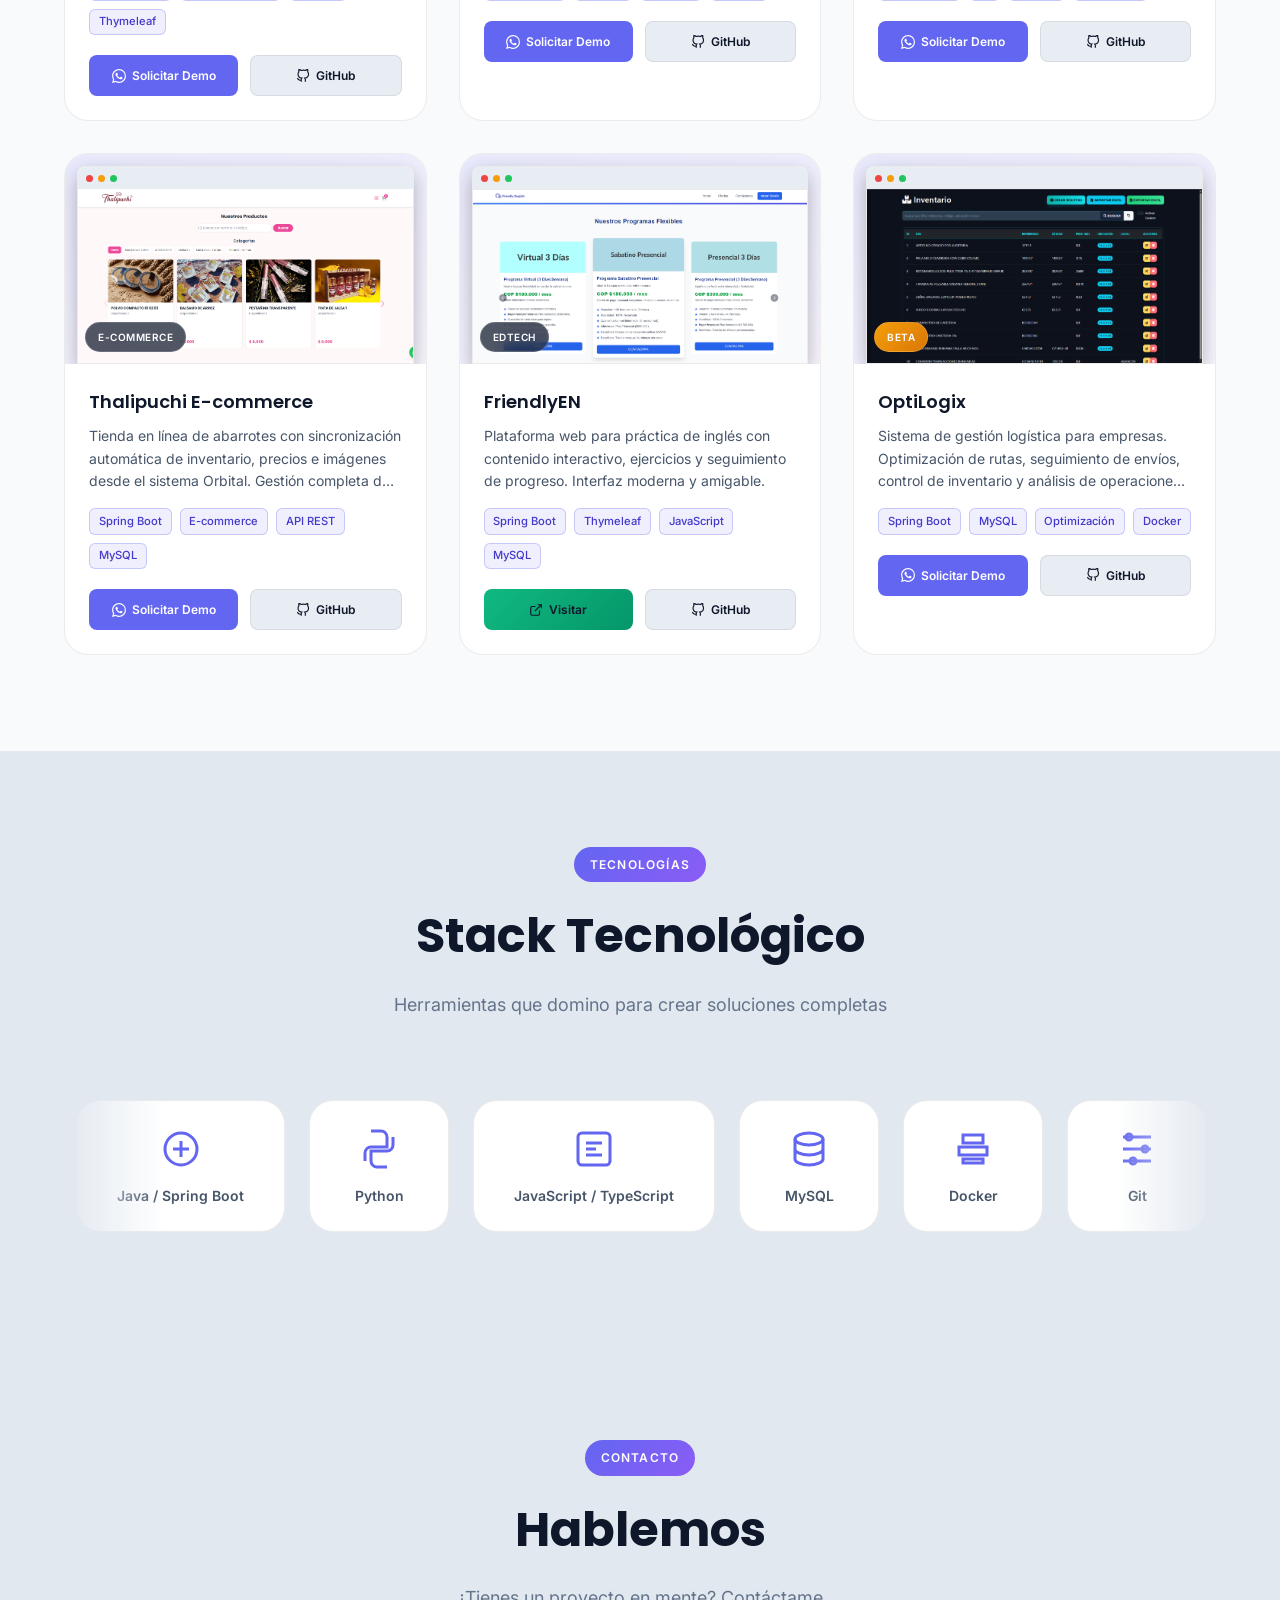
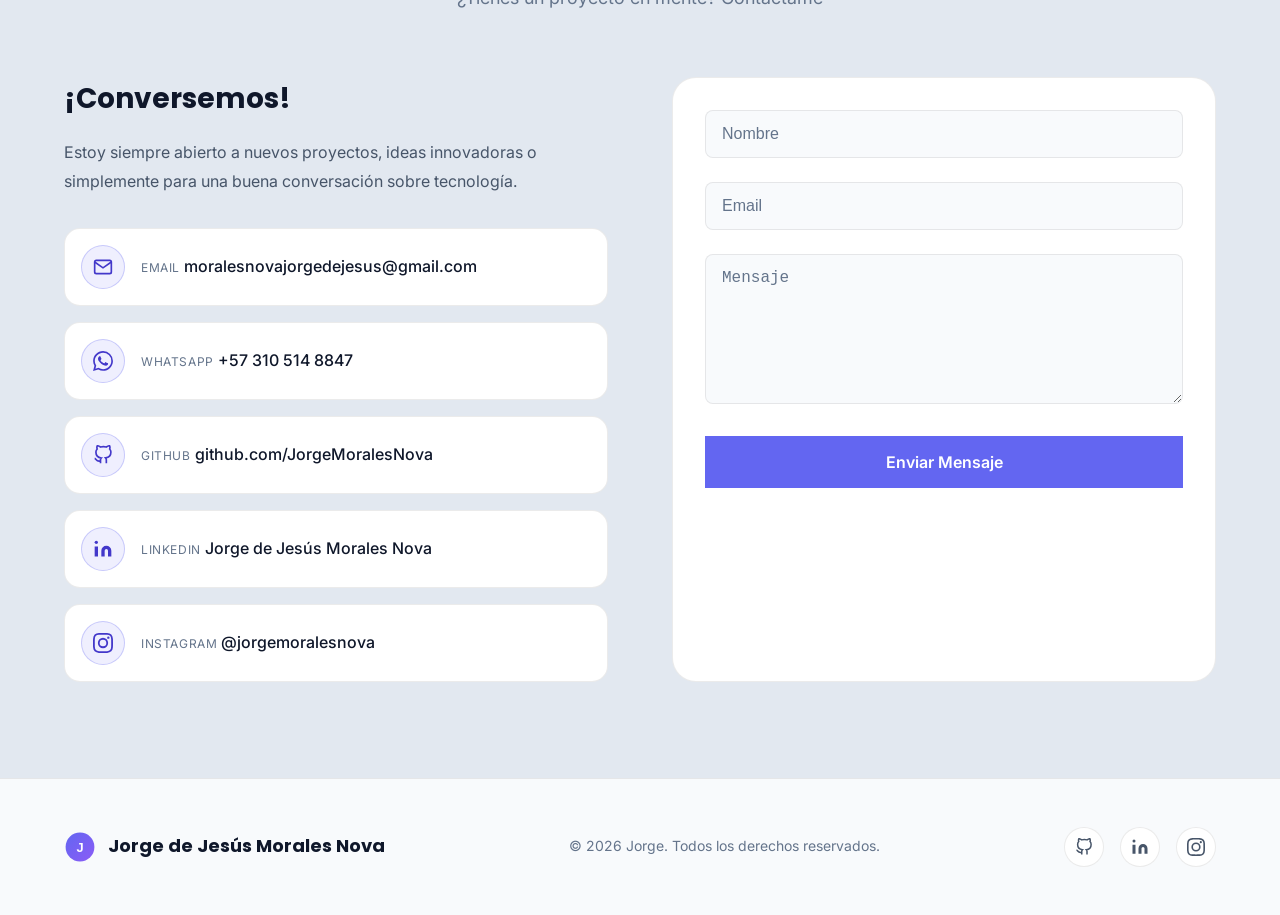
==== commit 2a92591d: "mejoras estructurales" ====
--- a/index.html
+++ b/index.html
@@ -1,8 +1,9 @@
 <!DOCTYPE html>
-<html lang="es" dir="ltr">
+<html class="no-js" lang="es" dir="ltr">
 <head>
   <meta charset="UTF-8">
   <meta name="viewport" content="width=device-width, initial-scale=1.0">
+  <script>document.documentElement.classList.remove('no-js');</script>
   <meta name="description" content="Portfolio de Jorge de Jesús Morales Nova - Ingeniero de Sistemas | Desarrollador Full Stack">
   <meta name="keywords" content="ingeniero de software, desarrollador web, full stack, javascript, python, php">
   <meta name="author" content="Jorge de Jesús Morales Nova">
@@ -98,53 +99,55 @@
       </div>
       
       <div class="hero-content">
-        <div class="hero-badge">
-          <span class="hero-badge-dot"></span>
-          <span data-i18n="disponible">Disponible para proyectos</span>
-        </div>
-        
-        <h1 class="hero-title">
-          <span class="typing-text" id="typing-text"></span>
-          <span class="typing-cursor">|</span>
-        </h1>
-        
-        <div class="hero-subtitle">
-          <span class="hero-tag" data-i18n="sobreMiTitulo">Ingeniero de Sistemas</span>
-          <span class="hero-divider">|</span>
-          <span class="hero-tag" data-i18n="iaAutomatizacion">IA & Automatización</span>
-          <span class="hero-divider">|</span>
-          <span class="hero-tag" data-i18n="21anos">21 años</span>
-        </div>
-        
-        <p class="hero-description" data-i18n="heroDescripcion">
-          Experto combinando IA y programación. Desarrollo soluciones con Spring Boot, 
-          automatizo flujos con LLMs (Claude, GPT) y creo chatbots inteligentes conectados 
-          a CRM y plataformas educativas.
-        </p>
-        
-        <div class="hero-buttons">
-          <a href="#proyectos" class="btn btn-primary">
-            <span data-i18n="verProyectos">Ver Proyectos</span>
-            <svg viewBox="0 0 24 24" fill="none" stroke="currentColor" stroke-width="2">
-              <path d="M5 12h14M12 5l7 7-7 7"/>
-            </svg>
-          </a>
-          <a href="#contacto" class="btn btn-secondary" data-i18n="contactar">Contactar</a>
-        </div>
-        
-        <div class="hero-scroll">
-          <span data-i18n="scroll">Scroll</span>
-          <div class="scroll-indicator">
-            <div class="scroll-dot"></div>
-          </div>
-        </div>
-      </div>
-      
-      <div class="hero-visual">
-        <div class="hero-image-container">
-          <div class="hero-image-border"></div>
-          <div class="hero-image">
-            <img src="assets/images/jorgemorales.jpeg" alt="Jorge de Jesús Morales Nova" loading="eager">
+        <div class="hero-text">
+          <div class="hero-badge">
+            <span class="hero-badge-dot"></span>
+            <span data-i18n="disponible">Disponible para proyectos</span>
+          </div>
+
+          <h1 class="hero-title">
+            <span class="typing-text" id="typing-text"></span>
+            <span class="typing-cursor">|</span>
+          </h1>
+
+          <div class="hero-subtitle">
+            <span class="hero-tag" data-i18n="sobreMiTitulo">Ingeniero de Sistemas</span>
+            <span class="hero-divider">|</span>
+            <span class="hero-tag" data-i18n="iaAutomatizacion">IA & Automatización</span>
+            <span class="hero-divider">|</span>
+            <span class="hero-tag" data-i18n="21anos">21 años</span>
+          </div>
+
+          <p class="hero-description" data-i18n="heroDescripcion">
+            Experto combinando IA y programación. Desarrollo soluciones con Spring Boot,
+            automatizo flujos con LLMs (Claude, GPT) y creo chatbots inteligentes conectados
+            a CRM y plataformas educativas.
+          </p>
+
+          <div class="hero-buttons">
+            <a href="#proyectos" class="btn btn-primary">
+              <span data-i18n="verProyectos">Ver Proyectos</span>
+              <svg viewBox="0 0 24 24" fill="none" stroke="currentColor" stroke-width="2">
+                <path d="M5 12h14M12 5l7 7-7 7"/>
+              </svg>
+            </a>
+            <a href="#contacto" class="btn btn-secondary" data-i18n="contactar">Contactar</a>
+          </div>
+
+          <div class="hero-scroll">
+            <span data-i18n="scroll">Scroll</span>
+            <div class="scroll-indicator">
+              <div class="scroll-dot"></div>
+            </div>
+          </div>
+        </div>
+
+        <div class="hero-visual">
+          <div class="hero-image-container">
+            <div class="hero-image-border"></div>
+            <div class="hero-image">
+              <img src="assets/images/jorgemorales.jpeg" alt="Jorge de Jesús Morales Nova" loading="eager">
+            </div>
           </div>
         </div>
       </div>
@@ -155,7 +158,7 @@
         <div class="section-header reveal">
           <span class="section-badge" data-i18n="sobreMi">Sobre Mí</span>
           <h2 class="section-title" data-i18n="conoceMiHistoria">Conoce mi historia</h2>
-          <p class="section-subtitle" data-i18n="passionate">Passionate about creating impactful solutions</p>
+          <p class="section-subtitle" data-i18n="sobreMiSubtitulo">Apasionado por crear soluciones con impacto real</p>
         </div>
         
         <div class="about-content">
@@ -178,7 +181,7 @@
           <div class="about-info reveal-right">
             <h3 class="about-title" data-i18n="sobreMiTitulo">Ingeniero de Sistemas & IA</h3>
             <p class="about-text" data-i18n="sobreMiParrafo1">
-              Con 21 años, actualmente cursando 8vo semestre de Ingeniería de Sistemas, he desarrollado más de 12 proyectos completos combinando 
+              Con 21 años, actualmente cursando 9no semestre de Ingeniería de Sistemas, he desarrollado más de 15 proyectos completos combinando
               desarrollo backend con Spring Boot, automatización con IA y soluciones de 
               vanguardia. Mi punto fuerte es Java/Spring Boot, pero domino igual de bien 
               Python, JavaScript/TypeScript y Rust.
@@ -198,7 +201,7 @@
             
             <div class="about-stats">
               <div class="stat-item">
-                <span class="stat-number" data-target="12">0</span>
+                <span class="stat-number" data-target="15">0</span>
                 <span class="stat-label" data-i18n="proyectosCompletados">Proyectos</span>
               </div>
               <div class="stat-item">
@@ -223,56 +226,56 @@
             <div class="skill-item">
               <div class="skill-header">
                 <span class="skill-name">Java / Spring Boot (JPA, Security, REST)</span>
-                <span class="skill-level" data-i18n="avanzado">Avanzado</span>
+                <span class="skill-level skill-level--avanzado" data-i18n="avanzado">Avanzado</span>
               </div>
               <p class="skill-project" data-i18n="skyT">Sky T, Master Bread, Orbital</p>
             </div>
             <div class="skill-item">
               <div class="skill-header">
                 <span class="skill-name">Python</span>
-                <span class="skill-level" data-i18n="intermedio">Intermedio</span>
+                <span class="skill-level skill-level--intermedio" data-i18n="intermedio">Intermedio</span>
               </div>
               <p class="skill-project" data-i18n="automatizaciones">Automatizaciones, Chatbots IA</p>
             </div>
             <div class="skill-item">
               <div class="skill-header">
                 <span class="skill-name">JavaScript / TypeScript</span>
-                <span class="skill-level" data-i18n="intermedio">Intermedio</span>
+                <span class="skill-level skill-level--intermedio" data-i18n="intermedio">Intermedio</span>
               </div>
               <p class="skill-project" data-i18n="frontendProyectos">Frontend en proyectos varios</p>
             </div>
             <div class="skill-item">
               <div class="skill-header">
                 <span class="skill-name">Docker / Git / Despliegue Cloud</span>
-                <span class="skill-level" data-i18n="intermedio">Intermedio</span>
+                <span class="skill-level skill-level--intermedio" data-i18n="intermedio">Intermedio</span>
               </div>
               <p class="skill-project" data-i18n="despleigueProyectos">Despliegue de proyectos en producción</p>
             </div>
             <div class="skill-item">
               <div class="skill-header">
                 <span class="skill-name">MySQL</span>
-                <span class="skill-level" data-i18n="intermedio">Intermedio</span>
+                <span class="skill-level skill-level--intermedio" data-i18n="intermedio">Intermedio</span>
               </div>
               <p class="skill-project" data-i18n="basesDatos">Bases de datos en proyectos reales</p>
             </div>
             <div class="skill-item">
               <div class="skill-header">
                 <span class="skill-name">Rust</span>
-                <span class="skill-level" data-i18n="enAprendizaje">En aprendizaje</span>
+                <span class="skill-level skill-level--aprendiendo" data-i18n="enAprendizaje">En aprendizaje</span>
               </div>
               <p class="skill-project" data-i18n="proyectosPersonales">Proyectos personales</p>
             </div>
             <div class="skill-item">
               <div class="skill-header">
                 <span class="skill-name">Svelte / Tauri</span>
-                <span class="skill-level" data-i18n="enAprendizaje">En aprendizaje</span>
+                <span class="skill-level skill-level--aprendiendo" data-i18n="enAprendizaje">En aprendizaje</span>
               </div>
               <p class="skill-project" data-i18n="explorandoFrameworks">Explorando frameworks</p>
             </div>
             <div class="skill-item">
               <div class="skill-header">
                 <span class="skill-name">Astro</span>
-                <span class="skill-level" data-i18n="enAprendizaje">En aprendizaje</span>
+                <span class="skill-level skill-level--aprendiendo" data-i18n="enAprendizaje">En aprendizaje</span>
               </div>
               <p class="skill-project" data-i18n="explorandoFrameworks">Explorando frameworks</p>
             </div>
@@ -347,7 +350,7 @@
             </p>
             
             <div class="contact-links">
-              <a href="mailto:jorge@email.com" class="contact-link">
+              <a href="mailto:moralesnovajorgedejesus@gmail.com" class="contact-link">
                 <div class="contact-link-icon">
                   <svg viewBox="0 0 24 24" fill="none" stroke="currentColor" stroke-width="2">
                     <path d="M4 4h16c1.1 0 2 .9 2 2v12c0 1.1-.9 2-2 2H4c-1.1 0-2-.9-2-2V6c0-1.1.9-2 2-2z"/>
@@ -477,4 +480,4 @@
   <script src="js/carousels.js"></script>
   <script src="js/main.js"></script>
 </body>
-</html>+</html>
--- a/css/main.css
+++ b/css/main.css
@@ -2,6 +2,8 @@
   --primary: #6366f1;
   --primary-dark: #4f46e5;
   --secondary: #8b5cf6;
+  --primary-soft: rgba(99, 102, 241, 0.12);
+  --primary-border: rgba(99, 102, 241, 0.28);
   --accent: #10b981;
   --accent-dark: #059669;
   --bg-dark: #0f172a;
@@ -36,7 +38,9 @@
 [data-theme="light"] {
   --bg-primary: var(--bg-light);
   --bg-secondary: var(--bg-light-2);
-  --bg-tertiary: #fff;
+  --bg-tertiary: #e8edf4;
+  --primary-text: #4338ca;
+  --primary-soft: rgba(99, 102, 241, 0.10);
   --text-primary: var(--text-light);
   --text-secondary: var(--text-light-2);
   --text-tertiary: var(--text-light-3);
@@ -49,6 +53,7 @@
   --bg-primary: var(--bg-dark);
   --bg-secondary: var(--bg-dark-2);
   --bg-tertiary: var(--bg-dark-3);
+  --primary-text: #a5b4fc;
   --text-primary: var(--text-dark);
   --text-secondary: var(--text-dark-2);
   --text-tertiary: var(--text-dark-3);
@@ -78,6 +83,17 @@
   transition: background-color var(--transition-base), color var(--transition-base);
 }
 
+.no-js .reveal,
+.no-js .reveal-left,
+.no-js .reveal-right {
+  opacity: 1;
+  transform: none;
+}
+
+.no-js .loader {
+  display: none;
+}
+
 a {
   color: inherit;
   text-decoration: none;
@@ -88,6 +104,12 @@
   cursor: pointer;
   border: none;
   background: none;
+}
+
+:focus-visible {
+  outline: 2px solid var(--primary);
+  outline-offset: 3px;
+  border-radius: 4px;
 }
 
 img {
@@ -130,10 +152,7 @@
   font-size: clamp(2rem, 5vw, 3rem);
   font-weight: 700;
   margin-bottom: 1rem;
-  background: linear-gradient(135deg, var(--text-primary) 0%, var(--text-secondary) 100%);
-  -webkit-background-clip: text;
-  -webkit-text-fill-color: transparent;
-  background-clip: text;
+  color: var(--text-primary);
 }
 
 .section-subtitle {
@@ -417,7 +436,7 @@
   left: 0;
   width: 0;
   height: 2px;
-  background: linear-gradient(90deg, var(--primary), var(--secondary));
+  background: var(--primary);
   transition: width var(--transition-base);
 }
 
@@ -548,14 +567,20 @@
 }
 
 .hero-content {
-  flex: 1;
+  width: 100%;
   max-width: var(--container-max);
   margin: 0 auto;
   padding: 0 1.5rem;
   display: grid;
-  grid-template-columns: 1fr 1fr;
+  grid-template-columns: 1.05fr 0.95fr;
   gap: 4rem;
   align-items: center;
+}
+
+.hero-text {
+  display: flex;
+  flex-direction: column;
+  align-items: flex-start;
 }
 
 .hero-badge {
@@ -591,10 +616,11 @@
   font-weight: 700;
   line-height: 1.1;
   margin-bottom: 1.5rem;
+  min-height: 2.2em;
 }
 
 .typing-text {
-  display: block;
+  display: inline;
 }
 
 .typing-cursor {
@@ -618,8 +644,9 @@
 
 .hero-tag {
   padding: 0.375rem 0.875rem;
-  background: linear-gradient(135deg, var(--primary), var(--secondary));
-  color: white;
+  background: var(--primary-soft);
+  color: var(--primary-text);
+  border: 1px solid var(--primary-border);
   font-size: 0.75rem;
   font-weight: 600;
   border-radius: var(--border-radius-lg);
@@ -627,6 +654,10 @@
 
 .hero-divider {
   color: var(--text-tertiary);
+}
+
+@media (max-width: 768px) {
+  .hero-divider { display: none; }
 }
 
 .hero-description {
@@ -778,6 +809,11 @@
     margin: 0 auto;
   }
 
+  .hero-text {
+    align-items: center;
+    text-align: center;
+  }
+
   .hero-badge {
     margin: 0 auto 1.5rem;
   }
@@ -886,7 +922,7 @@
 }
 
 .about {
-  padding: 8rem 0;
+  padding: 6rem 0;
   background: var(--bg-secondary);
 }
 
@@ -1042,10 +1078,6 @@
 }
 
 @media (max-width: 480px) {
-  .about {
-    padding: 4rem 0;
-  }
-
   .about-stats {
     grid-template-columns: repeat(2, 1fr);
     gap: 1rem;
@@ -1083,6 +1115,23 @@
   color: white;
 }
 
+.skill-level--avanzado {
+  background: var(--primary);
+  color: #fff;
+}
+
+.skill-level--intermedio {
+  background: var(--primary-soft);
+  color: var(--primary-text);
+  border: 1px solid var(--primary-border);
+}
+
+.skill-level--aprendiendo {
+  background: transparent;
+  color: var(--text-tertiary);
+  border: 1px dashed var(--card-border);
+}
+
 .skill-project {
   font-size: 0.75rem;
   color: var(--text-tertiary);
@@ -1145,7 +1194,7 @@
 }
 
 .projects {
-  padding: 8rem 0;
+  padding: 6rem 0;
 }
 
 .projects-carousel {
@@ -1291,14 +1340,54 @@
 
 .project-image {
   position: relative;
-  height: 200px;
+  height: 210px;
+  padding: 0.75rem 0.75rem 0;
   overflow: hidden;
+  background: linear-gradient(160deg, rgba(99,102,241,0.14), rgba(139,92,246,0.06));
+}
+
+.project-shot {
+  height: 100%;
+  border-radius: 8px 8px 0 0;
+  overflow: hidden;
+  border: 1px solid var(--card-border);
+  box-shadow: 0 8px 20px rgba(0,0,0,0.28);
+  background: var(--card-bg);
+  cursor: zoom-in;
+}
+
+.project-shot-bar {
+  height: 22px;
+  background: var(--bg-tertiary);
+  display: flex;
+  align-items: center;
+  gap: 5px;
+  padding: 0 8px;
+}
+
+.project-shot-dot {
+  width: 7px;
+  height: 7px;
+  border-radius: 50%;
+}
+
+.project-shot-dot:nth-child(1) {
+  background: #ef4444;
+}
+
+.project-shot-dot:nth-child(2) {
+  background: #f59e0b;
+}
+
+.project-shot-dot:nth-child(3) {
+  background: #22c55e;
 }
 
 .project-image img {
   width: 100%;
-  height: 100%;
+  height: calc(100% - 22px);
   object-fit: cover;
+  object-position: top center;
   transition: transform 0.5s ease;
 }
 
@@ -1308,16 +1397,19 @@
 
 .project-badge {
   position: absolute;
-  top: 1rem;
-  left: 1rem;
+  bottom: 0.75rem;
+  left: 1.25rem;
   padding: 0.375rem 0.75rem;
-  background: linear-gradient(135deg, var(--primary), var(--secondary));
+  background: rgba(15,23,42,0.72);
+  backdrop-filter: blur(8px);
   color: white;
+  border: 1px solid rgba(255,255,255,0.14);
   font-size: 0.625rem;
   font-weight: 600;
   text-transform: uppercase;
   letter-spacing: 0.05em;
   border-radius: var(--border-radius-lg);
+  z-index: 3;
 }
 
 .project-badge.beta {
@@ -1371,11 +1463,13 @@
 }
 
 .project-tag {
-  padding: 0.25rem 0.625rem;
-  background: var(--bg-tertiary);
-  color: var(--text-secondary);
-  font-size: 0.75rem;
-  border-radius: var(--border-radius-md);
+  background: var(--primary-soft);
+  color: var(--primary-text);
+  border: 1px solid var(--primary-border);
+  font-size: 0.7rem;
+  font-weight: 500;
+  padding: 0.2rem 0.55rem;
+  border-radius: 6px;
 }
 
 .project-buttons {
@@ -1403,7 +1497,7 @@
 }
 
 .project-btn-primary {
-  background: linear-gradient(135deg, var(--primary), var(--secondary));
+  background: var(--primary);
   color: white;
 }
 
@@ -1421,16 +1515,74 @@
   background: var(--bg-secondary);
 }
 
+.lightbox {
+  position: fixed;
+  inset: 0;
+  background: rgba(2,6,23,0.92);
+  backdrop-filter: blur(6px);
+  -webkit-backdrop-filter: blur(6px);
+  z-index: 10001;
+  display: flex;
+  flex-direction: column;
+  align-items: center;
+  justify-content: center;
+  gap: 1rem;
+  padding: 2rem;
+  opacity: 0;
+  visibility: hidden;
+  transition: opacity 250ms ease, visibility 250ms ease;
+}
+
+.lightbox.open {
+  opacity: 1;
+  visibility: visible;
+}
+
+.lightbox img {
+  max-width: 92vw;
+  max-height: 88vh;
+  border-radius: 10px;
+  object-fit: contain;
+}
+
+.lightbox-caption {
+  color: #fff;
+  font-size: 1rem;
+  text-align: center;
+}
+
+.lightbox-close {
+  position: absolute;
+  top: 1rem;
+  right: 1rem;
+  width: 44px;
+  height: 44px;
+  display: flex;
+  align-items: center;
+  justify-content: center;
+  color: #fff;
+  font-size: 2rem;
+  line-height: 1;
+  border: 1px solid rgba(255,255,255,0.2);
+  border-radius: 50%;
+}
+
 .technologies {
-  padding: 8rem 0;
+  padding: 5rem 0;
   background: var(--bg-secondary);
   overflow: hidden;
+}
+
+@media (min-width: 969px) {
+  .technologies {
+    padding: 6rem 0;
+  }
 }
 
 .tech-marquee {
   position: relative;
   overflow: hidden;
-  padding: 2rem 0;
+  padding: 1rem 0;
 }
 
 .tech-marquee::before,
@@ -1541,7 +1693,8 @@
   width: 60px;
   height: 60px;
   margin: 0 auto 1rem;
-  background: linear-gradient(135deg, var(--primary), var(--secondary));
+  background: var(--primary-soft);
+  border: 1px solid var(--primary-border);
   border-radius: 50%;
   display: flex;
   align-items: center;
@@ -1551,7 +1704,7 @@
 .stat-icon svg {
   width: 30px;
   height: 30px;
-  color: white;
+  color: var(--primary-text);
 }
 
 .stat-value {
@@ -1574,7 +1727,7 @@
 }
 
 .contact {
-  padding: 8rem 0;
+  padding: 6rem 0;
   background: var(--bg-secondary);
 }
 
@@ -1622,7 +1775,8 @@
 .contact-link-icon {
   width: 44px;
   height: 44px;
-  background: linear-gradient(135deg, var(--primary), var(--secondary));
+  background: var(--primary-soft);
+  border: 1px solid var(--primary-border);
   border-radius: 50%;
   display: flex;
   align-items: center;
@@ -1632,7 +1786,7 @@
 .contact-link-icon svg {
   width: 20px;
   height: 20px;
-  color: white;
+  color: var(--primary-text);
 }
 
 .contact-link-text {
@@ -1883,6 +2037,7 @@
 
 /* Section padding reductions on mobile */
 @media (max-width: 768px) {
+  .about,
   .projects,
   .technologies,
   .stats-section,
@@ -1989,4 +2144,4 @@
 
 .form-status { margin-top: 1rem; padding: 0.75rem; border-radius: 0.5rem; font-size: 0.875rem; display: none; text-align: center; }
 .form-status.success { display: block; background: var(--accent, #10b981); color: white; }
-.form-status.error { display: block; background: #ef4444; color: white; }+.form-status.error { display: block; background: #ef4444; color: white; }
--- a/css/animations.css
+++ b/css/animations.css
@@ -390,20 +390,21 @@
   }
 }
 
-@media (prefers-reduced-motion: reduce) {
-  *,
-  *::before,
-  *::after {
-    animation-duration: 0.01ms !important;
-    animation-iteration-count: 1 !important;
-    transition-duration: 0.01ms !important;
-  }
-}
-
 @supports (animation-timeline: view()) {
   .reveal-on-scroll {
     animation: fadeInUp linear forwards;
     animation-timeline: view();
     animation-range: entry 0% entry 100%;
   }
-}+}
+
+@media (prefers-reduced-motion: reduce) {
+  *, *::before, *::after {
+    animation-duration: 0.01ms !important;
+    animation-iteration-count: 1 !important;
+    transition-duration: 0.01ms !important;
+    scroll-behavior: auto !important;
+  }
+  .reveal, .reveal-left, .reveal-right { opacity: 1 !important; transform: none !important; }
+  .hero-particles, .cursor, .cursor-follower { display: none !important; }
+}
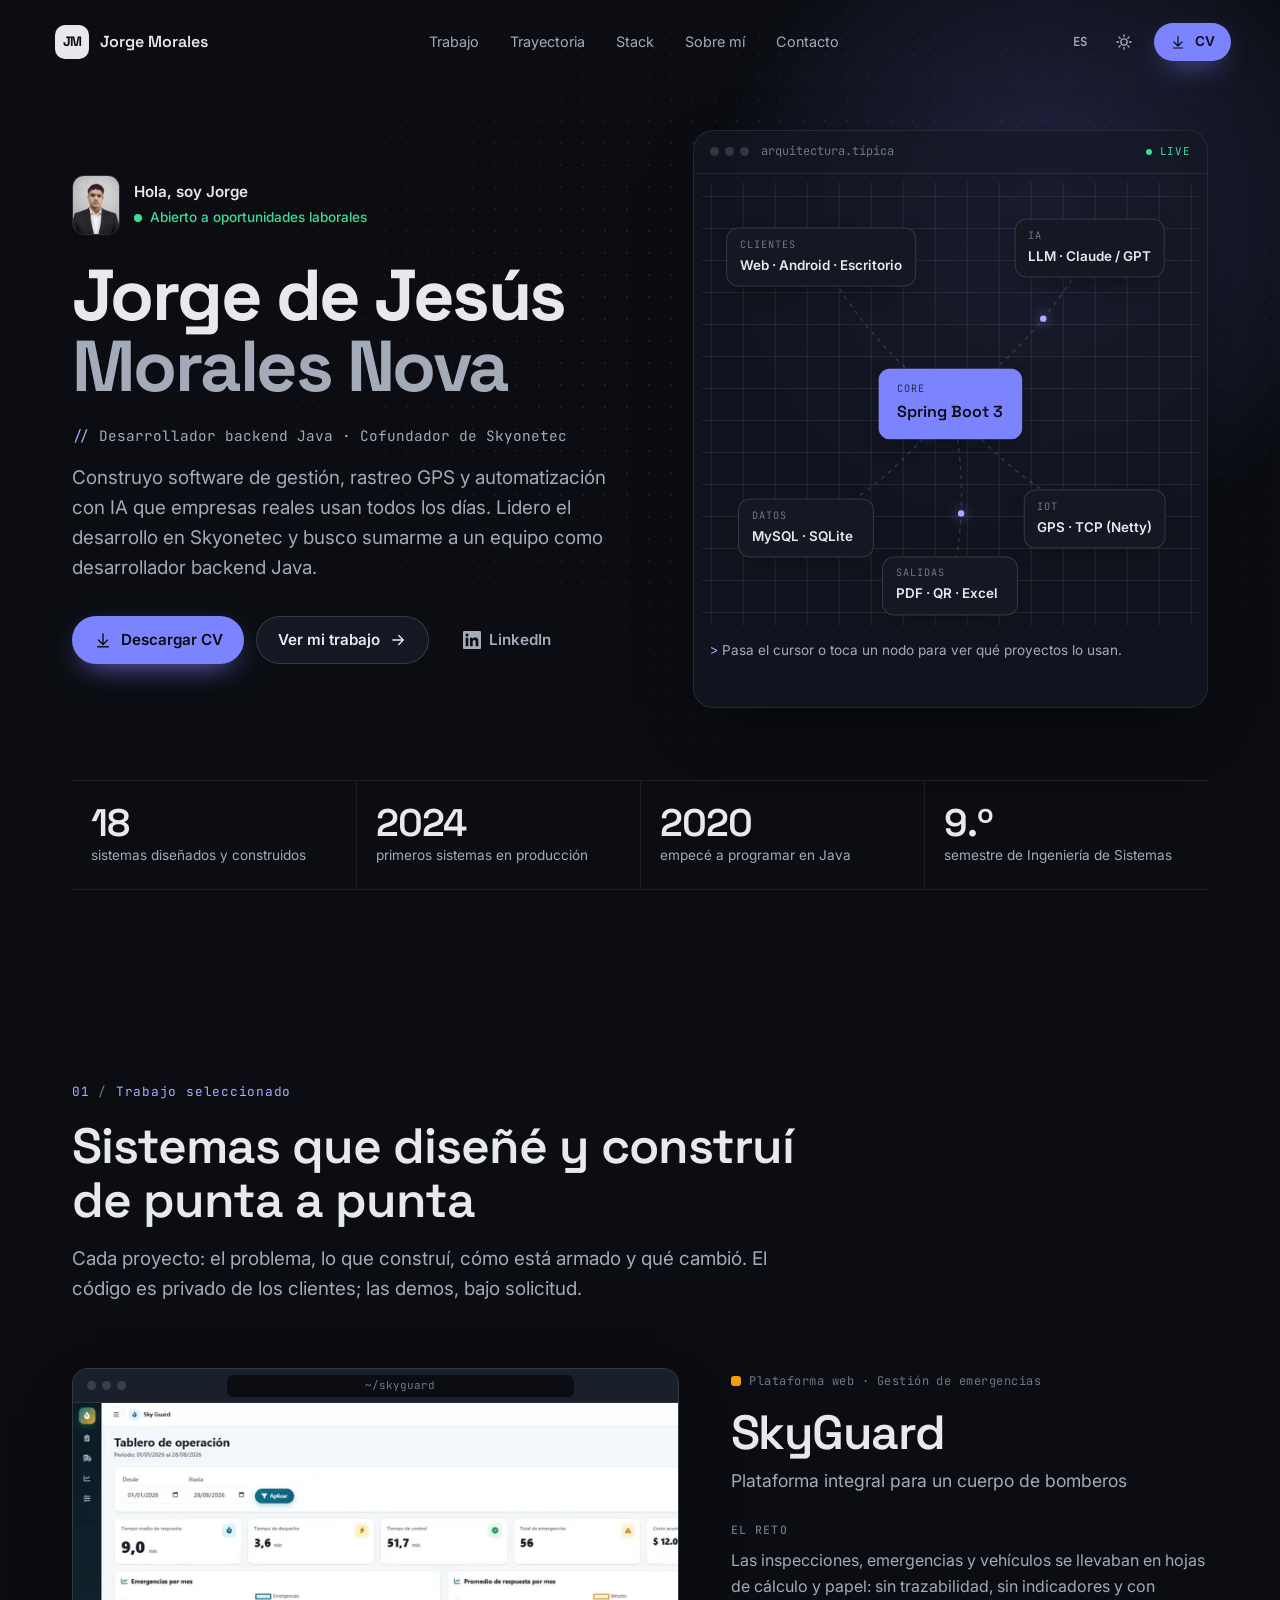
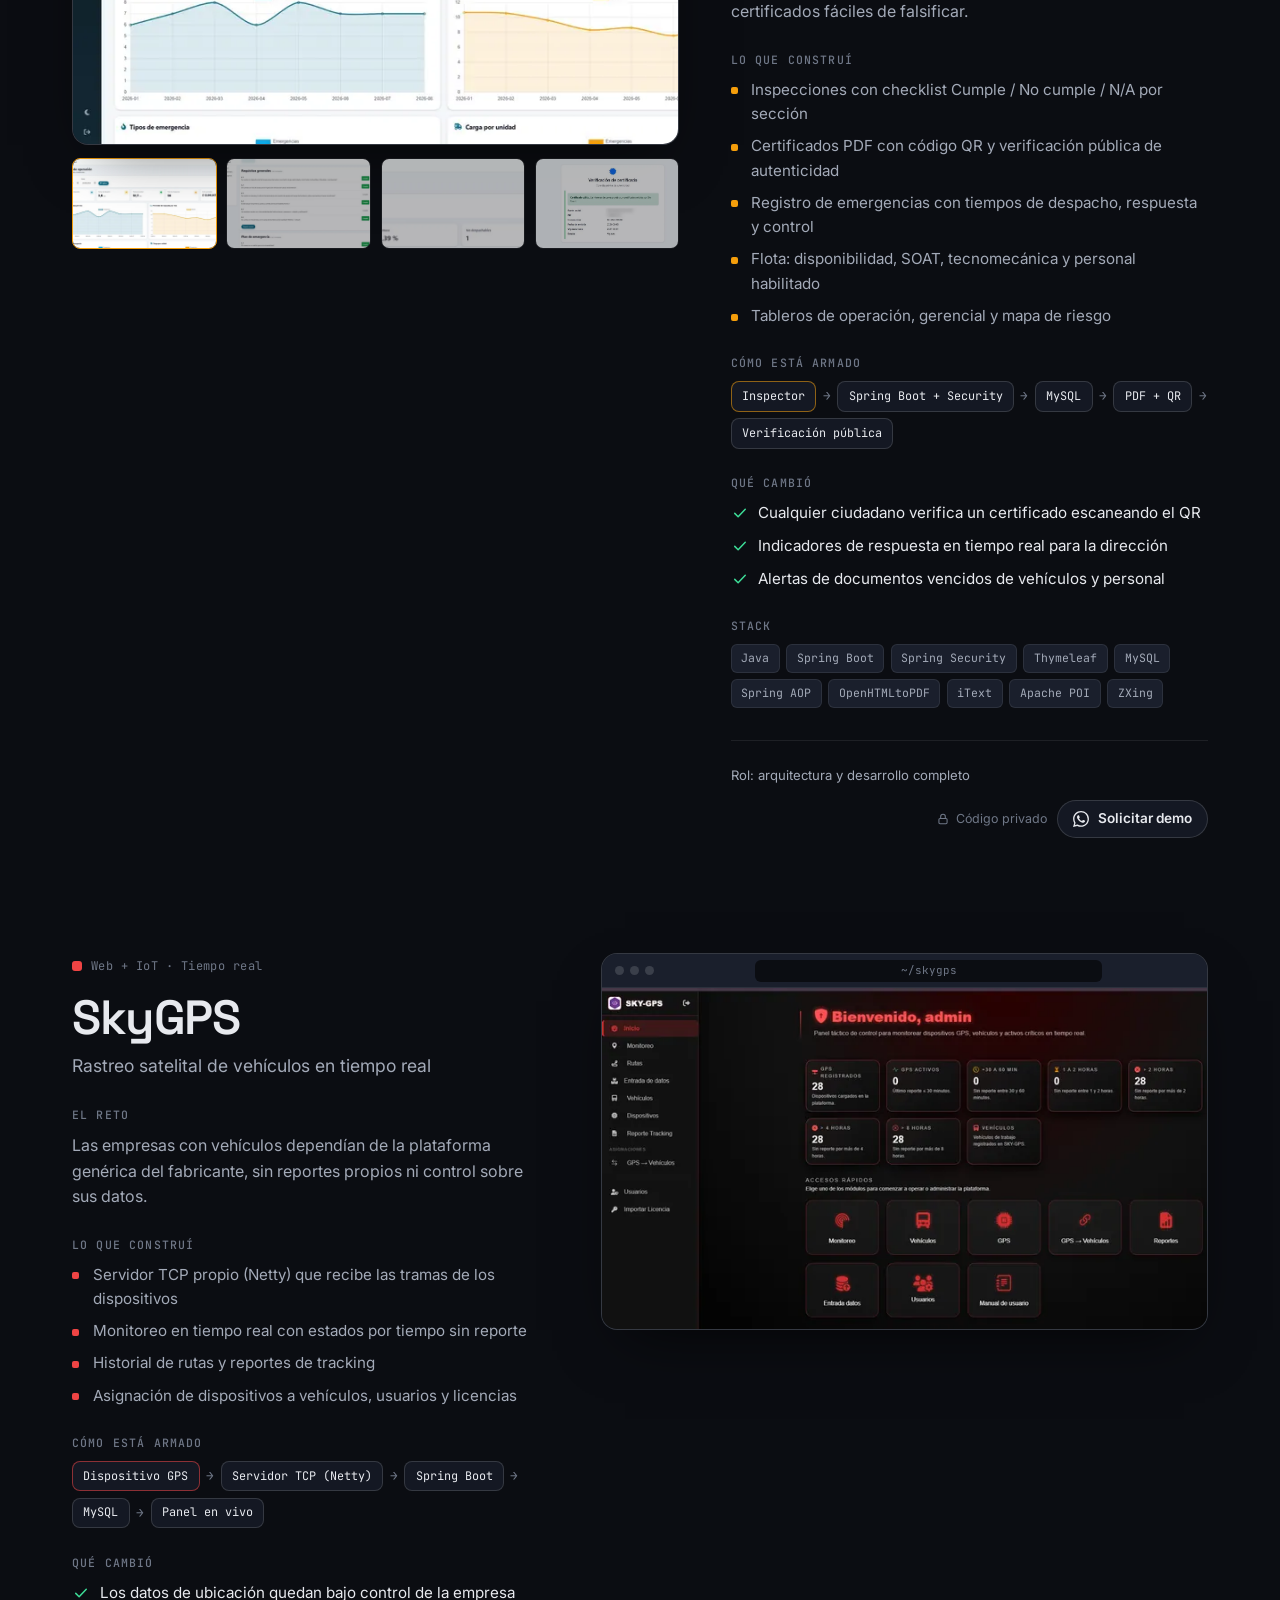
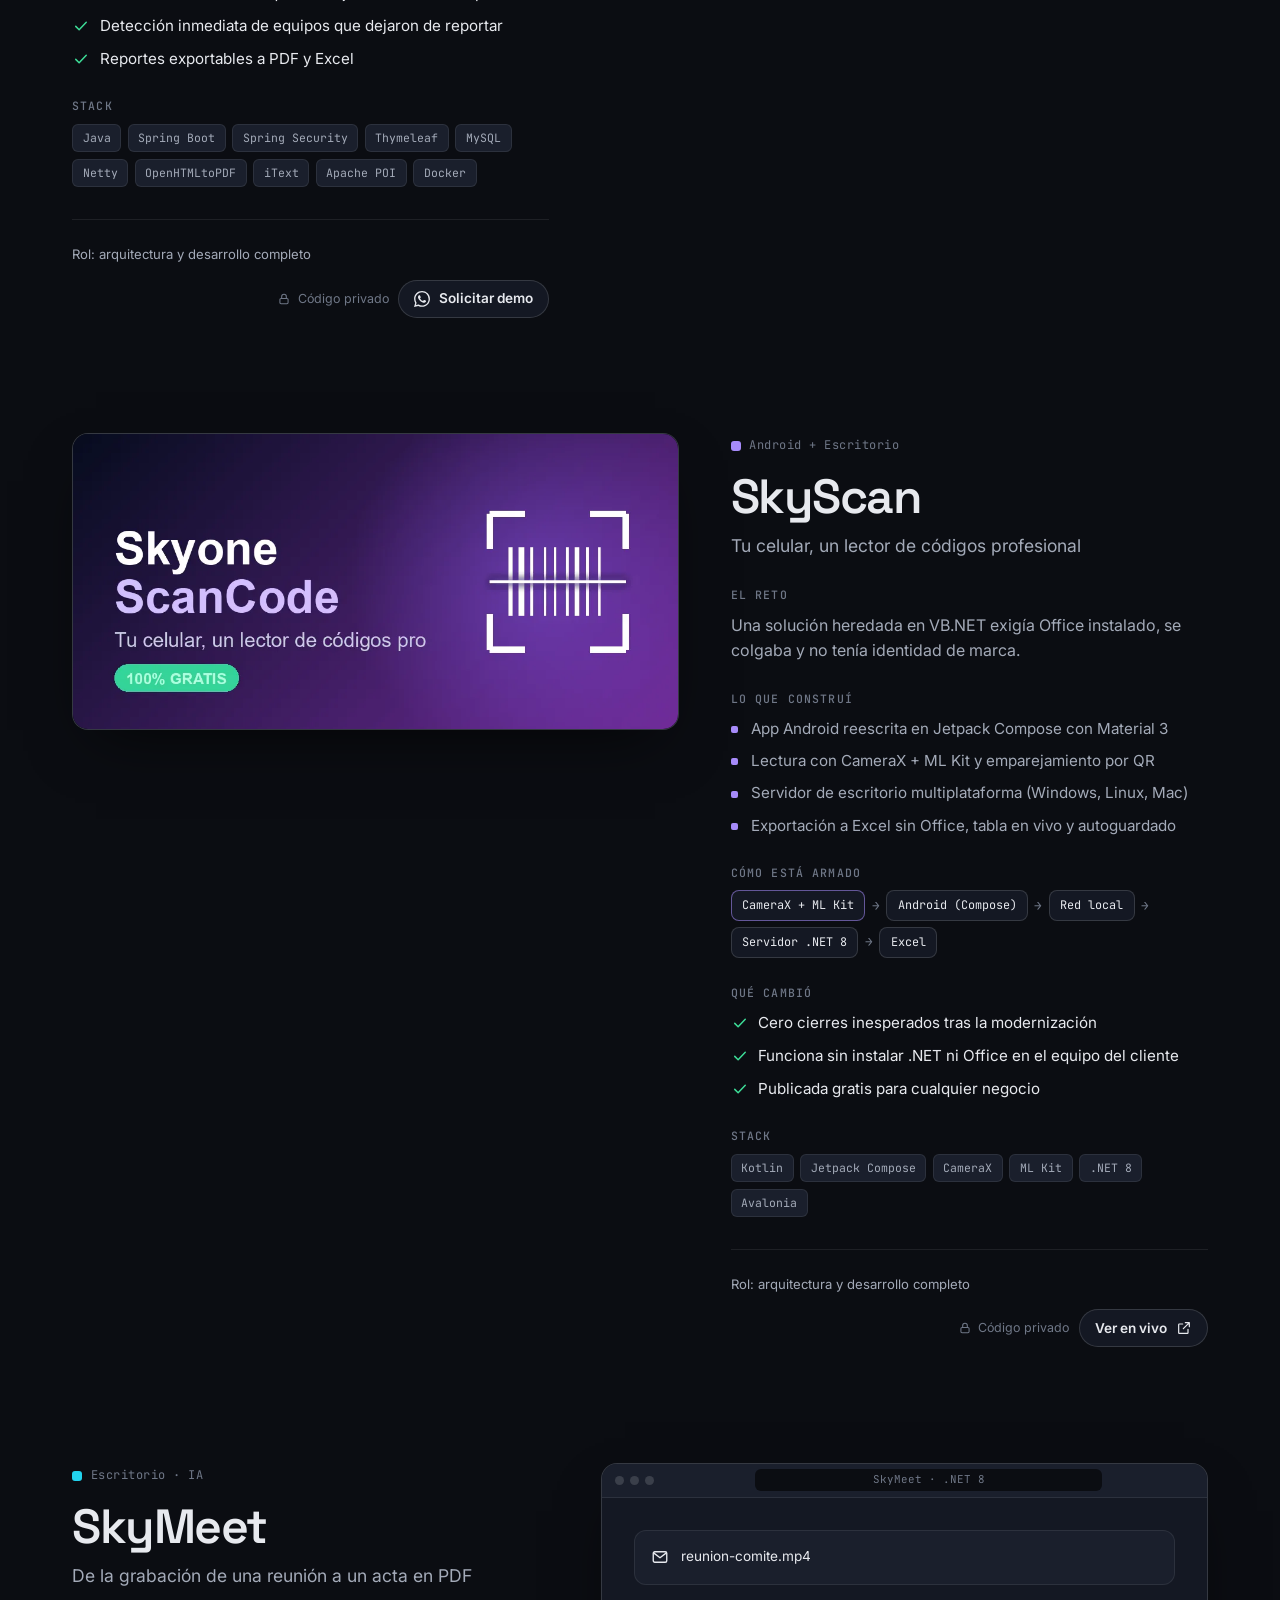
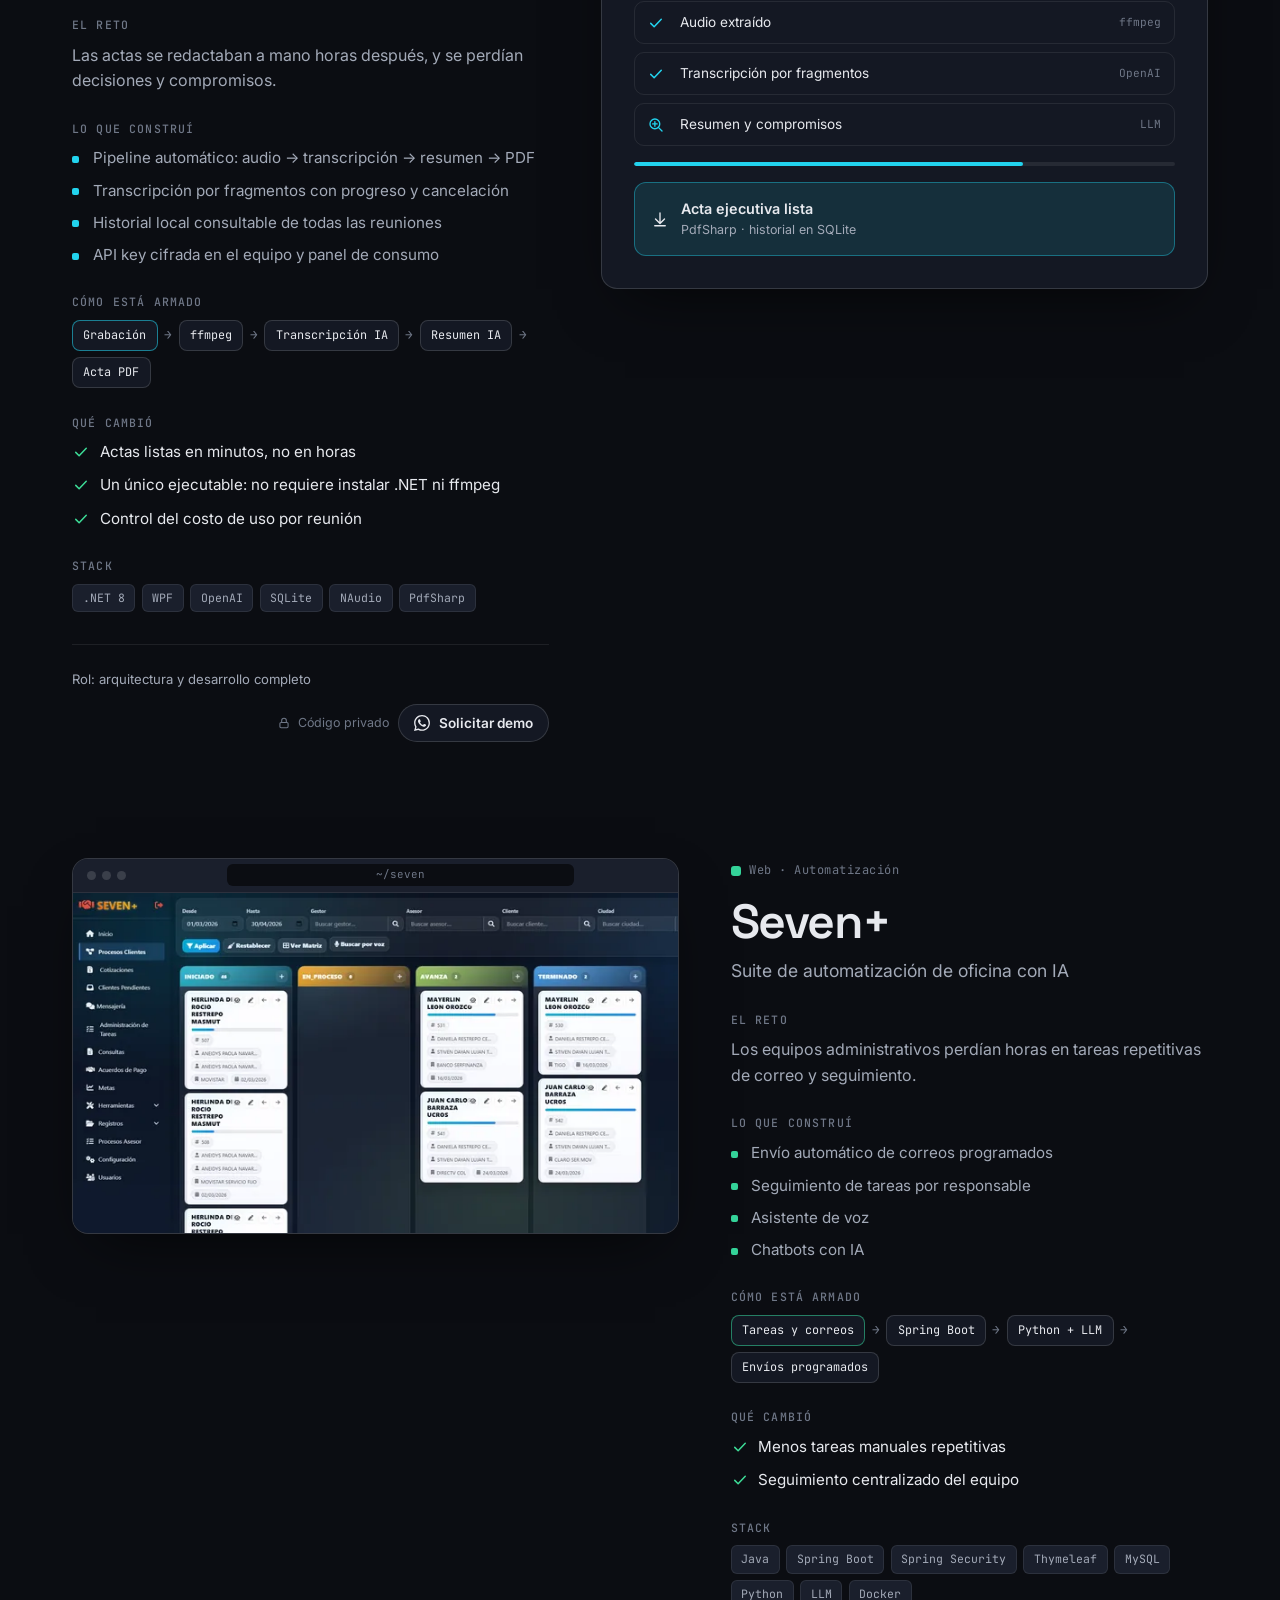
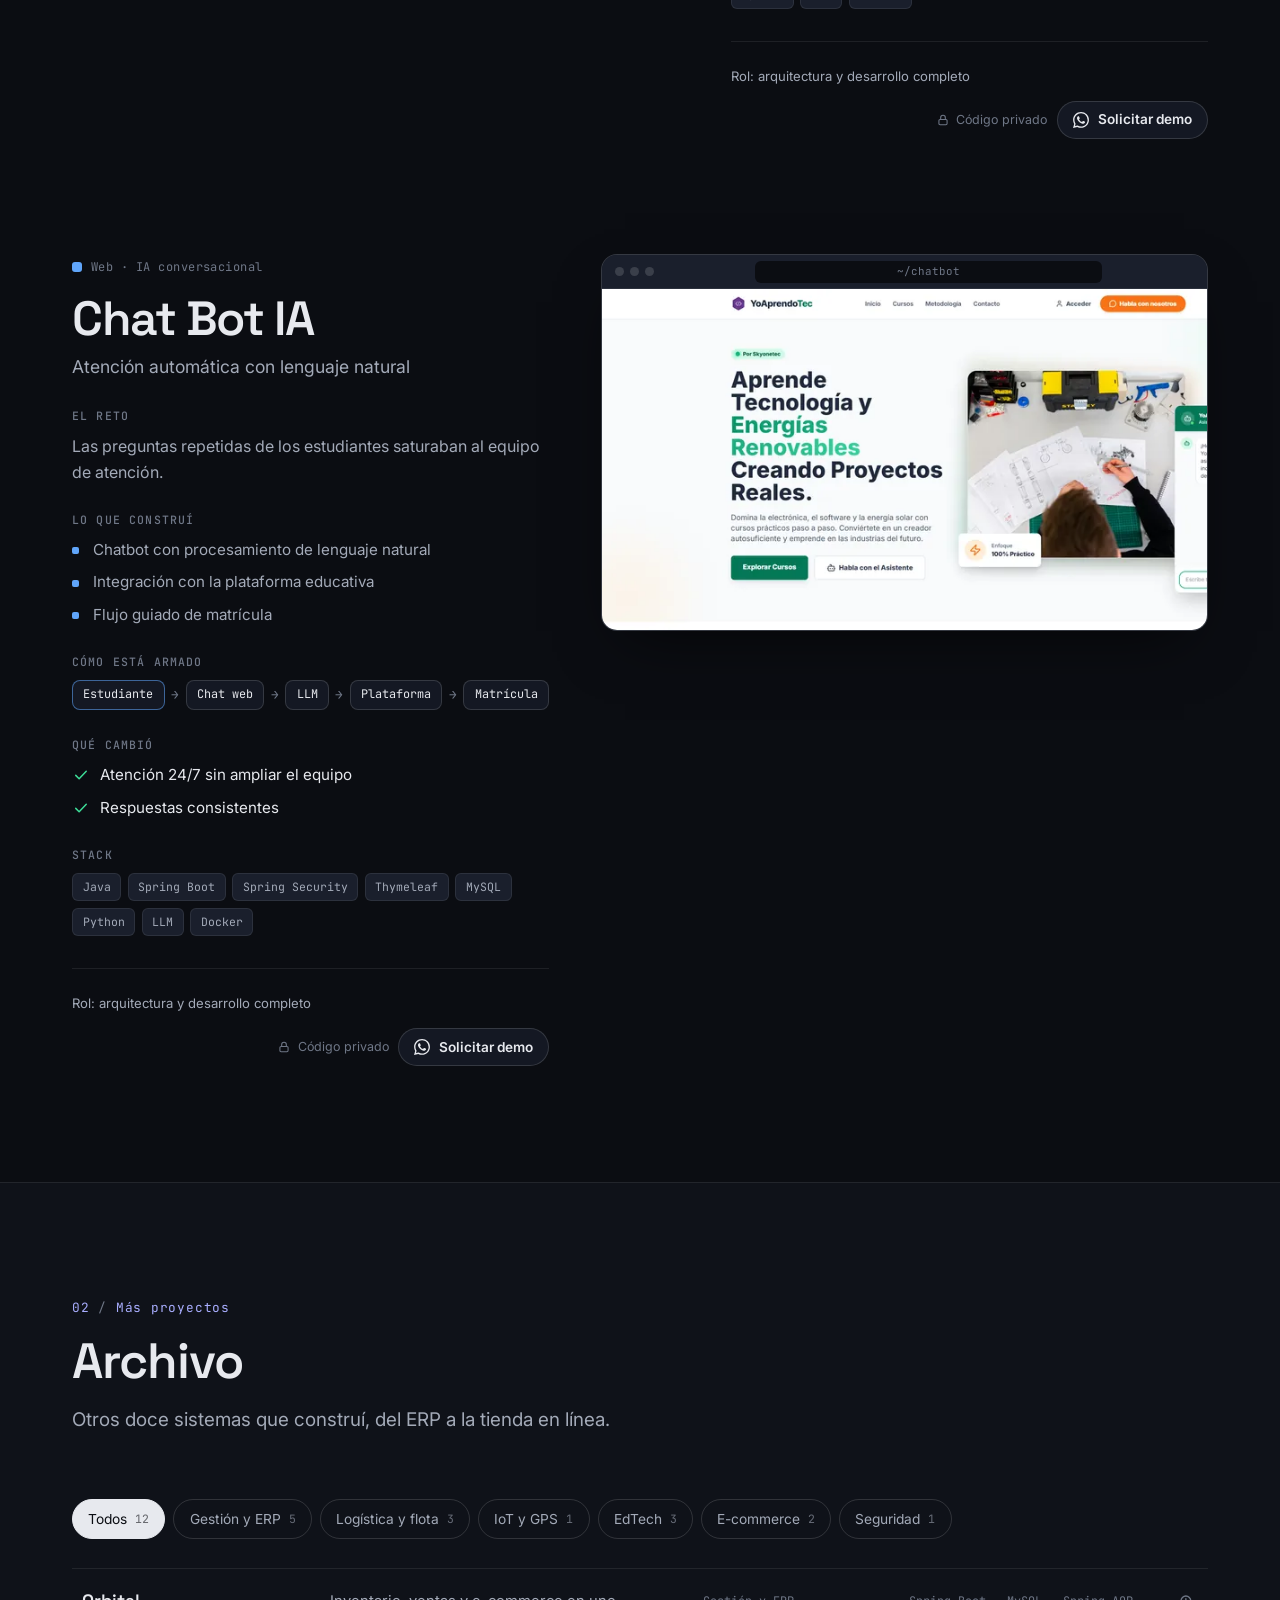
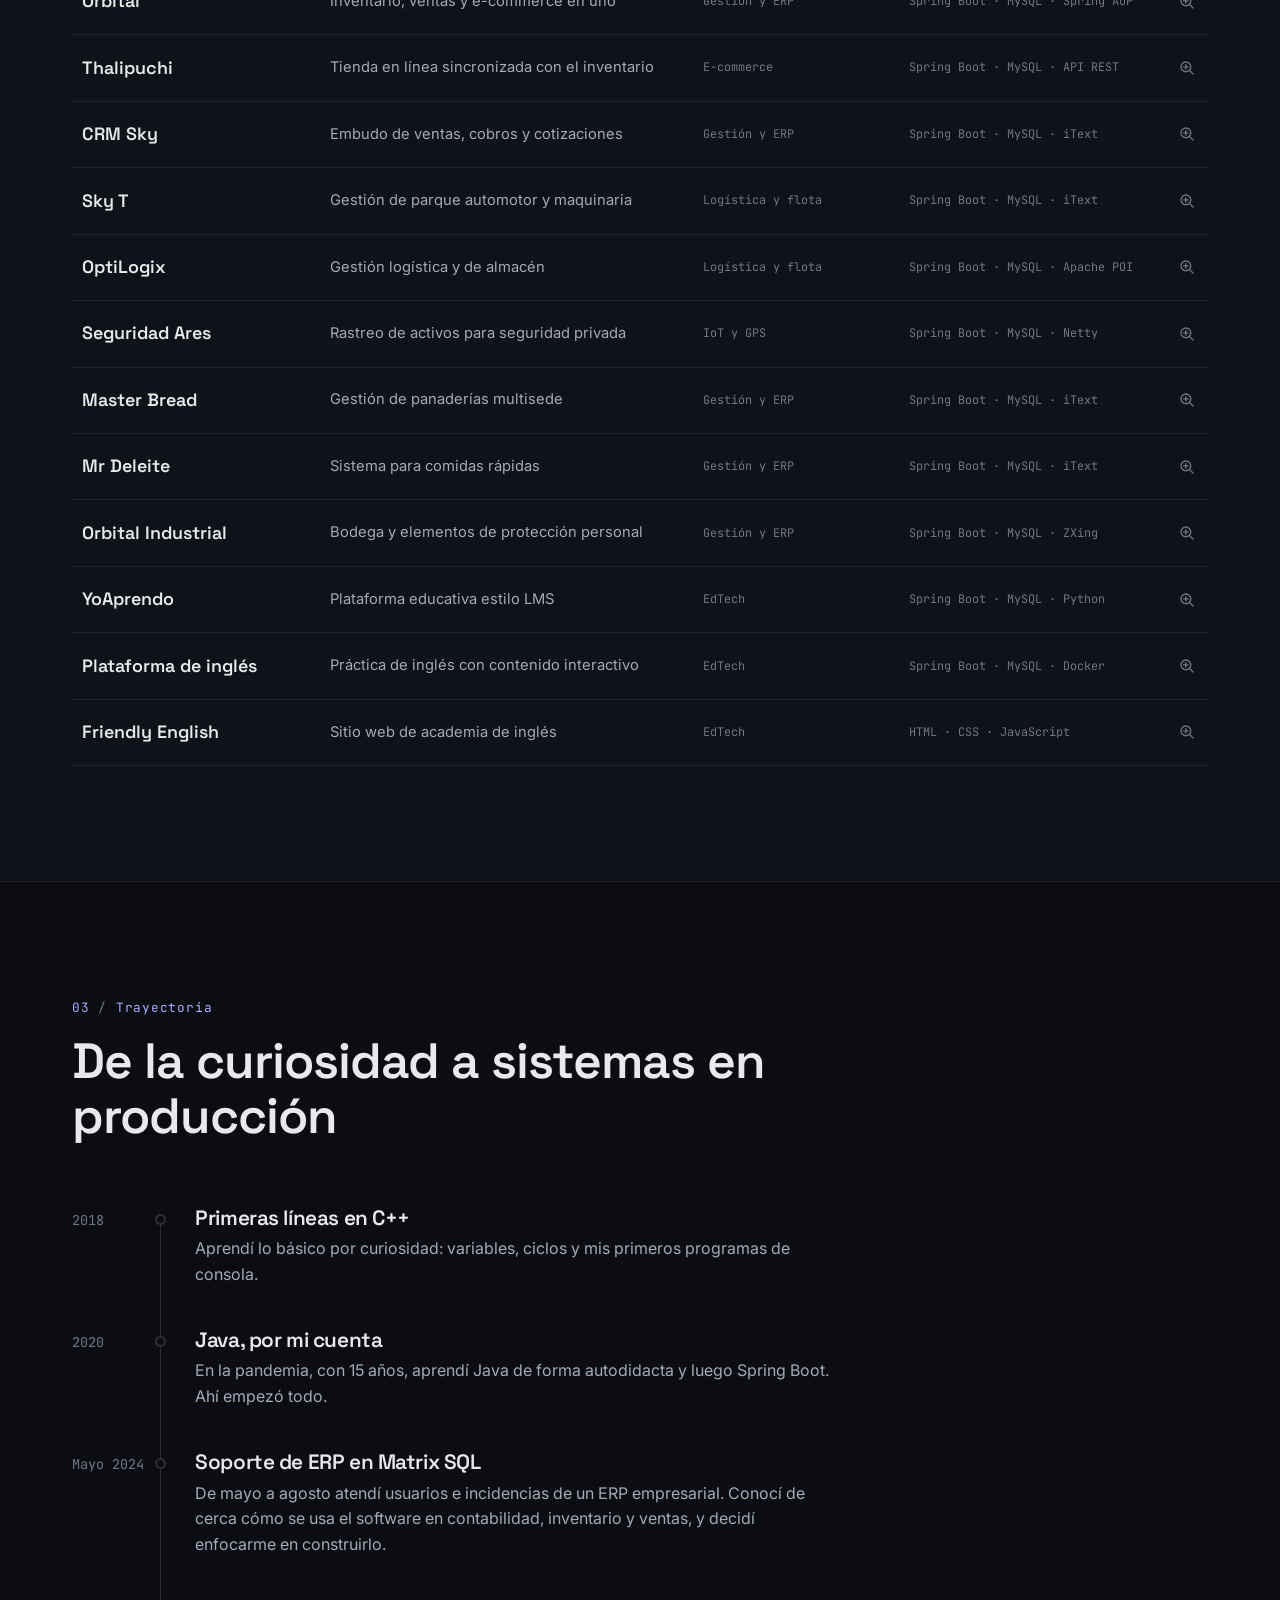
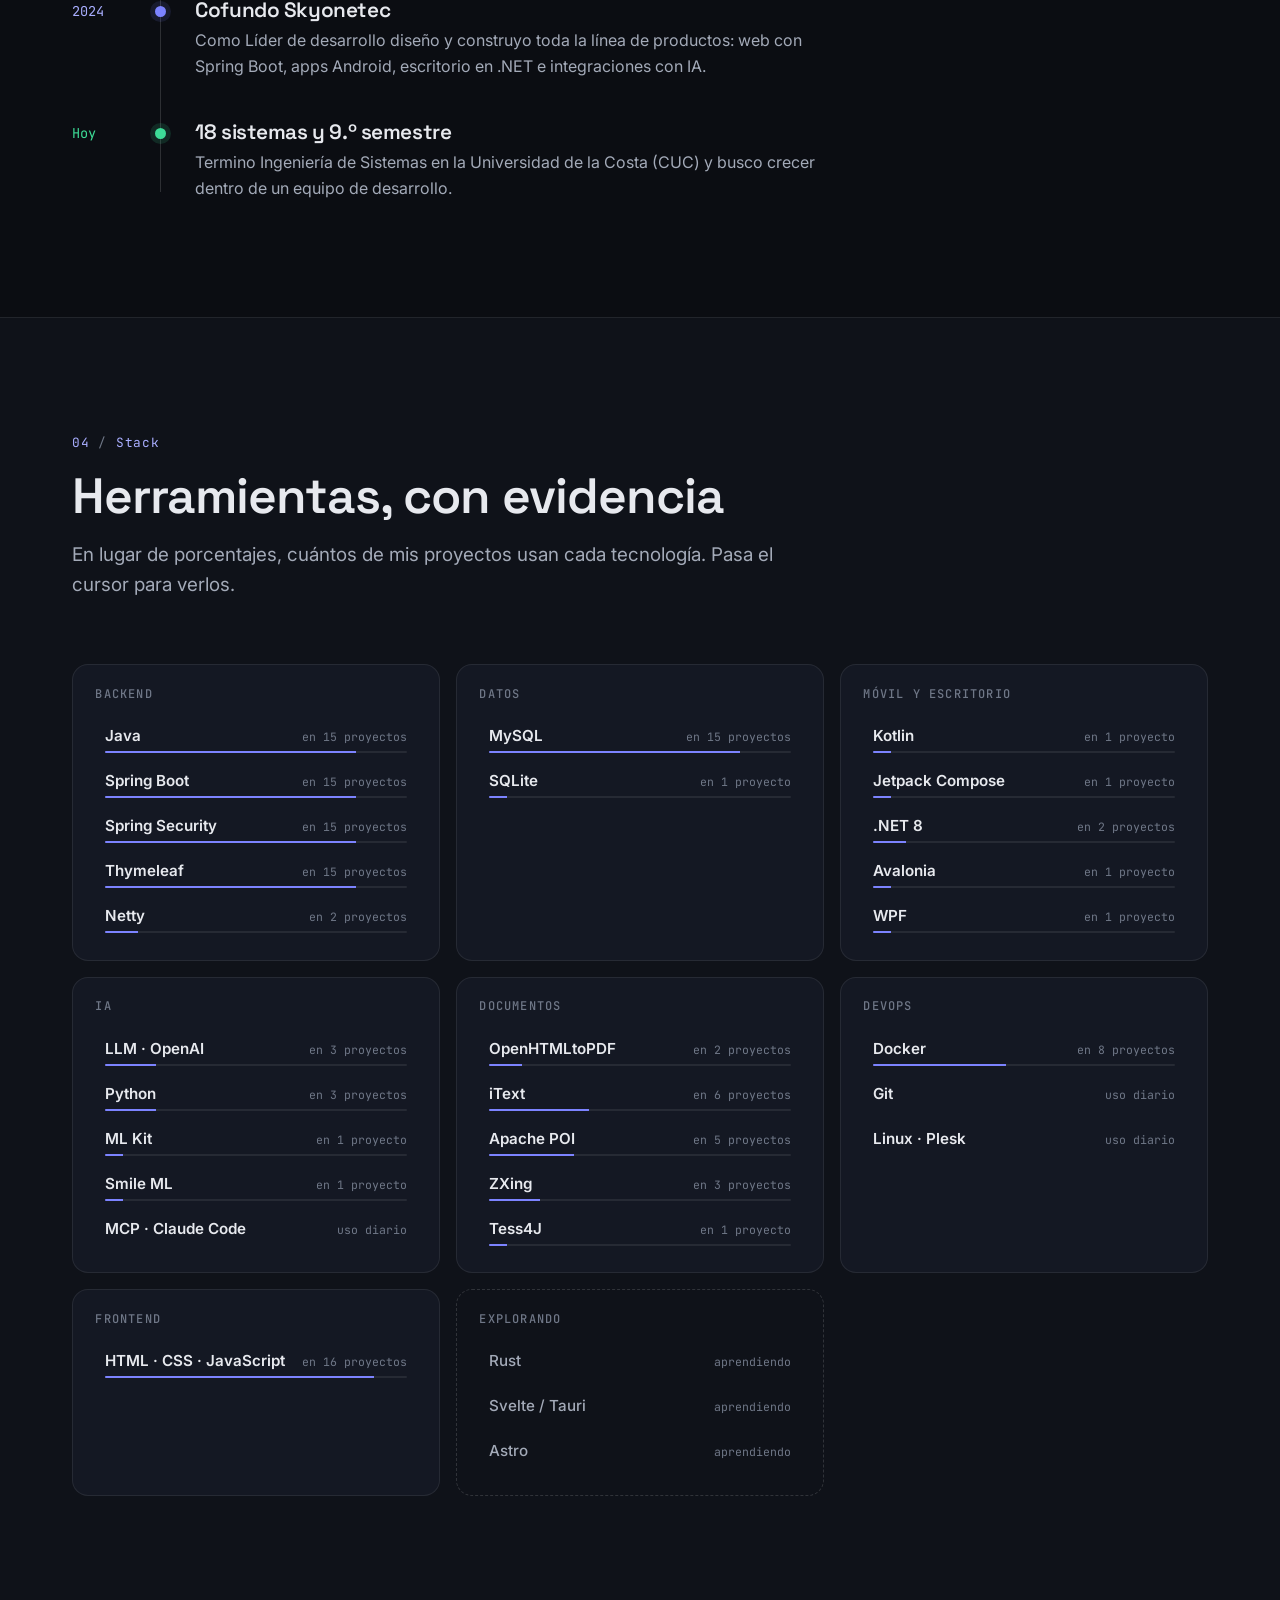
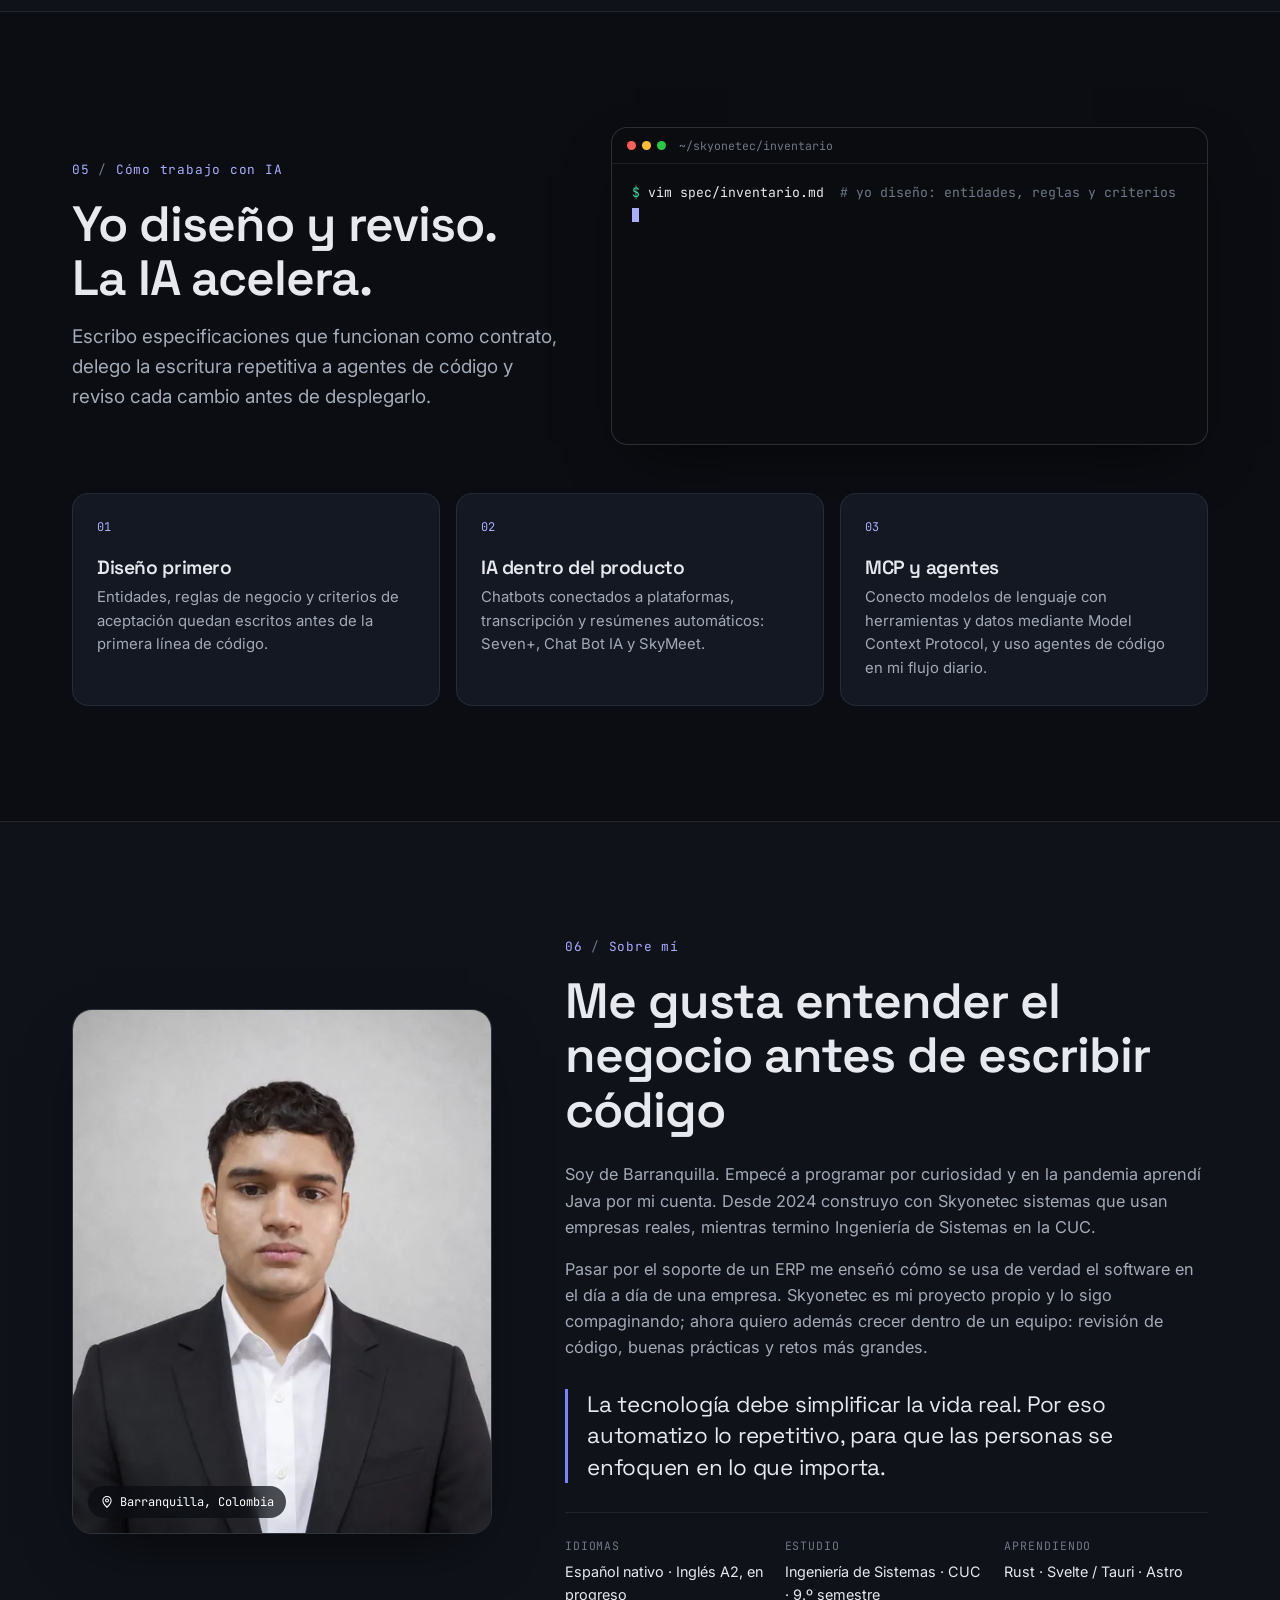
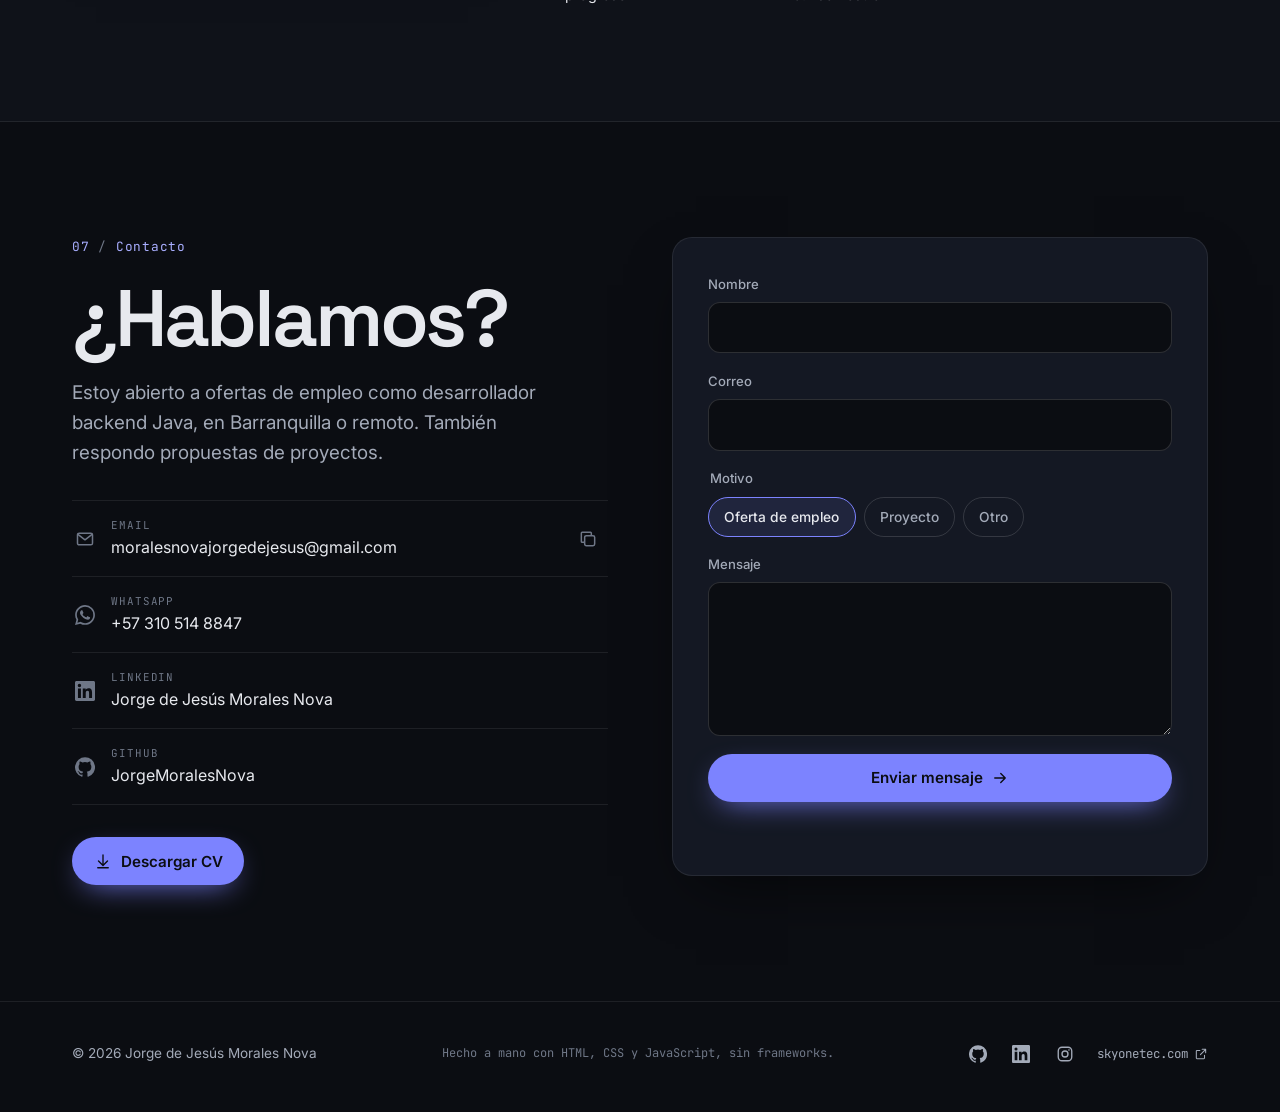
==== commit f06f7943: "Rediseño completo del portafolio: ingeniería visible - Hero con el nombre como título y un diagrama " ====
--- a/index.html
+++ b/index.html
@@ -1,483 +1,463 @@
 <!DOCTYPE html>
-<html class="no-js" lang="es" dir="ltr">
+<html lang="es" class="no-js" data-theme="dark">
 <head>
   <meta charset="UTF-8">
-  <meta name="viewport" content="width=device-width, initial-scale=1.0">
-  <script>document.documentElement.classList.remove('no-js');</script>
-  <meta name="description" content="Portfolio de Jorge de Jesús Morales Nova - Ingeniero de Sistemas | Desarrollador Full Stack">
-  <meta name="keywords" content="ingeniero de software, desarrollador web, full stack, javascript, python, php">
+  <meta name="viewport" content="width=device-width, initial-scale=1">
+  <script>
+    (function () {
+      var d = document.documentElement;
+      d.classList.remove('no-js');
+      try {
+        var t = localStorage.getItem('jm-theme');
+        if (t === 'light' || t === 'dark') d.setAttribute('data-theme', t);
+        var l = localStorage.getItem('jm-lang');
+        if (l === 'en' || l === 'es') d.setAttribute('lang', l);
+      } catch (e) {}
+    })();
+  </script>
+
+  <title>Jorge Morales Nova · Desarrollador backend Java</title>
+  <meta name="description" content="Jorge de Jesús Morales Nova, desarrollador backend Java / Spring Boot y cofundador de Skyonetec. 18 sistemas construidos: gestión de emergencias, rastreo GPS en tiempo real, apps Android e IA.">
   <meta name="author" content="Jorge de Jesús Morales Nova">
-  <meta name="robots" content="index, follow">
-  
-  <meta property="og:title" content="Portfolio Jorge de Jesús Morales Nova">
-  <meta property="og:description" content="Ingeniero de Sistemas | Desarrollador Full Stack | 21 años | Creador de Soluciones">
-  <meta property="og:type" content="website">
-  <meta property="og:url" content="https://jorge-portfolio.netlify.app">
-  <meta property="og:image" content="assets/images/hero-bg.webp">
-  
+  <link rel="canonical" href="https://jorgemoralesnova.github.io/portafolio/">
+  <meta name="theme-color" content="#0B0D12">
+
+  <meta property="og:type" content="profile">
+  <meta property="og:title" content="Jorge Morales Nova · Desarrollador backend Java">
+  <meta property="og:description" content="Cofundador y Líder de desarrollo en Skyonetec. 18 sistemas construidos con Java, Spring Boot, Android e IA.">
+  <meta property="og:url" content="https://jorgemoralesnova.github.io/portafolio/">
+  <meta property="og:image" content="https://jorgemoralesnova.github.io/portafolio/assets/og.png">
+  <meta property="og:image:width" content="1200">
+  <meta property="og:image:height" content="630">
+  <meta property="og:locale" content="es_CO">
   <meta name="twitter:card" content="summary_large_image">
-  <meta name="twitter:title" content="Portfolio Jorge de Jesús Morales Nova">
-  <meta name="twitter:description" content="Ingeniero de Sistemas | Creador de Soluciones">
-  
-  <link rel="icon" type="image/svg+xml" href="assets/images/logo.svg">
-  <link rel="apple-touch-icon" href="assets/images/logo.svg">
-  
+
+  <link rel="icon" type="image/svg+xml" href="assets/icons/favicon.svg">
+  <link rel="apple-touch-icon" href="assets/icons/icon-192.png">
   <link rel="manifest" href="manifest.json">
-  <meta name="theme-color" content="#0f172a">
-  <meta name="apple-mobile-web-app-capable" content="yes">
-  <meta name="apple-mobile-web-app-status-bar-style" content="black-translucent">
-  
+
   <link rel="preconnect" href="https://fonts.googleapis.com">
   <link rel="preconnect" href="https://fonts.gstatic.com" crossorigin>
-  <link href="https://fonts.googleapis.com/css2?family=Inter:wght@300;400;500;600;700&family=Poppins:wght@400;500;600;700&display=swap" rel="stylesheet">
-  
-  <link rel="stylesheet" href="css/main.css">
-  <link rel="stylesheet" href="css/animations.css">
-  
-  <title>Jorge de Jesús Morales Nova - Ingeniero de Sistemas</title>
+  <link href="https://fonts.googleapis.com/css2?family=Inter:wght@400;500;600;700&family=JetBrains+Mono:wght@400;500;600&family=Space+Grotesk:wght@500;600;700&display=swap" rel="stylesheet">
+  <link rel="stylesheet" href="css/styles.css">
+
+  <script type="application/ld+json">
+  {
+    "@context": "https://schema.org",
+    "@type": "Person",
+    "name": "Jorge de Jesús Morales Nova",
+    "jobTitle": "Desarrollador backend Java · Cofundador y Líder de desarrollo",
+    "url": "https://jorgemoralesnova.github.io/portafolio/",
+    "image": "https://jorgemoralesnova.github.io/portafolio/assets/me/jorge-960.webp",
+    "email": "mailto:moralesnovajorgedejesus@gmail.com",
+    "address": { "@type": "PostalAddress", "addressLocality": "Barranquilla", "addressCountry": "CO" },
+    "worksFor": { "@type": "Organization", "name": "Skyonetec", "url": "https://skyonetec.com" },
+    "alumniOf": { "@type": "CollegeOrUniversity", "name": "Universidad de la Costa (CUC)" },
+    "knowsAbout": ["Java", "Spring Boot", "Spring Security", "MySQL", "Docker", "Kotlin", "Jetpack Compose", ".NET", "LLM", "Model Context Protocol"],
+    "sameAs": [
+      "https://github.com/JorgeMoralesNova",
+      "https://www.linkedin.com/in/morales-nova-jorge-de-jes%C3%BAs-a19a11273/",
+      "https://instagram.com/jorgemoralesnova"
+    ]
+  }
+  </script>
 </head>
 <body>
-  <div class="cursor" id="cursor"></div>
-  <div class="cursor-follower" id="cursor-follower"></div>
-
-  <div class="loader" id="loader">
-    <div class="loader-content">
-      <div class="loader-spinner"></div>
-      <p>Cargando...</p>
+  <svg width="0" height="0" style="position:absolute" aria-hidden="true">
+    <symbol id="i-arrow" viewBox="0 0 24 24"><path d="M5 12h14M13 6l6 6-6 6" fill="none" stroke="currentColor" stroke-width="1.8" stroke-linecap="round" stroke-linejoin="round"/></symbol>
+    <symbol id="i-down" viewBox="0 0 24 24"><path d="M12 4v13M6 12l6 6 6-6M5 21h14" fill="none" stroke="currentColor" stroke-width="1.8" stroke-linecap="round" stroke-linejoin="round"/></symbol>
+    <symbol id="i-ext" viewBox="0 0 24 24"><path d="M14 4h6v6M20 4l-9 9M18 14v5a1 1 0 0 1-1 1H5a1 1 0 0 1-1-1V7a1 1 0 0 1 1-1h5" fill="none" stroke="currentColor" stroke-width="1.8" stroke-linecap="round" stroke-linejoin="round"/></symbol>
+    <symbol id="i-copy" viewBox="0 0 24 24"><rect x="8" y="8" width="12" height="12" rx="2" fill="none" stroke="currentColor" stroke-width="1.8"/><path d="M16 8V5a1 1 0 0 0-1-1H5a1 1 0 0 0-1 1v10a1 1 0 0 0 1 1h3" fill="none" stroke="currentColor" stroke-width="1.8"/></symbol>
+    <symbol id="i-check" viewBox="0 0 24 24"><path d="M5 12.5l4.5 4.5L19 7" fill="none" stroke="currentColor" stroke-width="2" stroke-linecap="round" stroke-linejoin="round"/></symbol>
+    <symbol id="i-lock" viewBox="0 0 24 24"><rect x="5" y="11" width="14" height="9" rx="2" fill="none" stroke="currentColor" stroke-width="1.8"/><path d="M8 11V8a4 4 0 0 1 8 0v3" fill="none" stroke="currentColor" stroke-width="1.8"/></symbol>
+    <symbol id="i-sun" viewBox="0 0 24 24"><circle cx="12" cy="12" r="4.2" fill="none" stroke="currentColor" stroke-width="1.8"/><path d="M12 2.5v2.2M12 19.3v2.2M2.5 12h2.2M19.3 12h2.2M5.3 5.3l1.6 1.6M17.1 17.1l1.6 1.6M5.3 18.7l1.6-1.6M17.1 6.9l1.6-1.6" stroke="currentColor" stroke-width="1.8" stroke-linecap="round"/></symbol>
+    <symbol id="i-moon" viewBox="0 0 24 24"><path d="M20 14.5A8 8 0 1 1 9.5 4a6.5 6.5 0 0 0 10.5 10.5z" fill="none" stroke="currentColor" stroke-width="1.8" stroke-linejoin="round"/></symbol>
+    <symbol id="i-menu" viewBox="0 0 24 24"><path d="M4 7h16M4 12h16M4 17h10" stroke="currentColor" stroke-width="1.8" stroke-linecap="round"/></symbol>
+    <symbol id="i-close" viewBox="0 0 24 24"><path d="M6 6l12 12M18 6L6 18" stroke="currentColor" stroke-width="1.8" stroke-linecap="round"/></symbol>
+    <symbol id="i-left" viewBox="0 0 24 24"><path d="M15 5l-7 7 7 7" fill="none" stroke="currentColor" stroke-width="1.8" stroke-linecap="round" stroke-linejoin="round"/></symbol>
+    <symbol id="i-right" viewBox="0 0 24 24"><path d="M9 5l7 7-7 7" fill="none" stroke="currentColor" stroke-width="1.8" stroke-linecap="round" stroke-linejoin="round"/></symbol>
+    <symbol id="i-mail" viewBox="0 0 24 24"><rect x="3" y="5" width="18" height="14" rx="2" fill="none" stroke="currentColor" stroke-width="1.8"/><path d="M3.5 6.5L12 13l8.5-6.5" fill="none" stroke="currentColor" stroke-width="1.8" stroke-linejoin="round"/></symbol>
+    <symbol id="i-wa" viewBox="0 0 24 24"><path fill="currentColor" d="M17.47 14.38c-.3-.15-1.76-.87-2.03-.97-.27-.1-.47-.15-.67.15-.2.3-.77.97-.94 1.16-.17.2-.35.22-.64.08-.3-.15-1.26-.46-2.39-1.48-.88-.79-1.48-1.76-1.65-2.06-.17-.3-.02-.46.13-.6.13-.14.3-.35.45-.52.15-.18.2-.3.3-.5.1-.2.05-.37-.03-.52-.07-.15-.67-1.61-.92-2.2-.24-.58-.49-.5-.67-.51h-.57c-.2 0-.52.07-.79.37-.27.3-1.04 1.02-1.04 2.48 0 1.46 1.07 2.88 1.21 3.07.15.2 2.1 3.2 5.08 4.49.71.3 1.26.49 1.7.63.71.22 1.36.19 1.87.12.57-.09 1.76-.72 2-1.41.25-.7.25-1.29.18-1.41-.08-.13-.28-.2-.57-.35zM12.05 21.79h-.01a9.87 9.87 0 0 1-5.03-1.38l-.36-.21-3.74.98 1-3.65-.24-.37a9.86 9.86 0 0 1-1.51-5.26c0-5.45 4.44-9.88 9.89-9.88 2.64 0 5.12 1.03 6.99 2.9a9.82 9.82 0 0 1 2.89 6.99c0 5.45-4.44 9.88-9.88 9.88zm8.41-18.3A11.82 11.82 0 0 0 12.05 0C5.5 0 .16 5.34.16 11.89c0 2.1.55 4.14 1.59 5.95L.06 24l6.3-1.65a11.88 11.88 0 0 0 5.68 1.45h.01c6.55 0 11.89-5.34 11.89-11.89 0-3.18-1.24-6.16-3.48-8.41z"/></symbol>
+    <symbol id="i-in" viewBox="0 0 24 24"><path fill="currentColor" d="M20.45 20.45h-3.56v-5.57c0-1.33-.02-3.04-1.85-3.04-1.85 0-2.14 1.45-2.14 2.94v5.67H9.35V9h3.41v1.56h.05c.48-.9 1.64-1.85 3.37-1.85 3.6 0 4.27 2.37 4.27 5.46v6.28zM5.34 7.43a2.06 2.06 0 1 1 0-4.13 2.06 2.06 0 0 1 0 4.13zM7.12 20.45H3.56V9h3.56v11.45zM22.22 0H1.77C.79 0 0 .77 0 1.73v20.54C0 23.23.79 24 1.77 24h20.45c.98 0 1.78-.77 1.78-1.73V1.73C24 .77 23.2 0 22.22 0z"/></symbol>
+    <symbol id="i-gh" viewBox="0 0 24 24"><path fill="currentColor" d="M12 .3a12 12 0 0 0-3.8 23.38c.6.12.82-.26.82-.57v-2.03c-3.34.73-4.04-1.6-4.04-1.6-.55-1.39-1.34-1.76-1.34-1.76-1.08-.74.09-.73.09-.73 1.2.09 1.83 1.24 1.83 1.24 1.07 1.83 2.8 1.3 3.49 1 .1-.78.42-1.3.76-1.6-2.67-.3-5.47-1.33-5.47-5.93 0-1.31.47-2.38 1.24-3.22-.14-.3-.54-1.52.1-3.18 0 0 1-.32 3.3 1.23a11.5 11.5 0 0 1 6 0c2.28-1.55 3.29-1.23 3.29-1.23.64 1.66.24 2.88.12 3.18a4.65 4.65 0 0 1 1.23 3.22c0 4.61-2.8 5.63-5.48 5.92.42.36.81 1.1.81 2.22v3.29c0 .32.21.7.82.58A12 12 0 0 0 12 .3"/></symbol>
+    <symbol id="i-ig" viewBox="0 0 24 24"><rect x="3" y="3" width="18" height="18" rx="5" fill="none" stroke="currentColor" stroke-width="1.8"/><circle cx="12" cy="12" r="4" fill="none" stroke="currentColor" stroke-width="1.8"/><circle cx="17.3" cy="6.7" r="1.1" fill="currentColor"/></symbol>
+    <symbol id="i-pin" viewBox="0 0 24 24"><path d="M12 21s-7-6.2-7-11.5A7 7 0 0 1 19 9.5C19 14.8 12 21 12 21z" fill="none" stroke="currentColor" stroke-width="1.8"/><circle cx="12" cy="9.5" r="2.5" fill="none" stroke="currentColor" stroke-width="1.8"/></symbol>
+    <symbol id="i-zoom" viewBox="0 0 24 24"><circle cx="10.5" cy="10.5" r="6.5" fill="none" stroke="currentColor" stroke-width="1.8"/><path d="M15.5 15.5L20 20M10.5 7.5v6M7.5 10.5h6" stroke="currentColor" stroke-width="1.8" stroke-linecap="round"/></symbol>
+  </svg>
+
+  <a class="skip-link" href="#main" data-i18n="skip">Saltar al contenido</a>
+
+  <!-- ================= Navegación ================= -->
+  <header class="site-header" id="siteHeader">
+    <nav class="nav-pill" aria-label="Principal">
+      <a class="brand" href="#inicio" aria-label="Jorge Morales Nova, inicio">
+        <span class="brand-mark" aria-hidden="true">JM</span>
+        <span class="brand-name">Jorge Morales</span>
+      </a>
+
+      <ul class="nav-links">
+        <li><a href="#trabajo" data-spy="trabajo" data-i18n="nav.work">Trabajo</a></li>
+        <li><a href="#trayectoria" data-spy="trayectoria" data-i18n="nav.path">Trayectoria</a></li>
+        <li><a href="#stack" data-spy="stack">Stack</a></li>
+        <li><a href="#sobre-mi" data-spy="sobre-mi" data-i18n="nav.about">Sobre mí</a></li>
+        <li><a href="#contacto" data-spy="contacto" data-i18n="nav.contact">Contacto</a></li>
+      </ul>
+
+      <div class="nav-tools">
+        <button class="icon-btn lang-btn" id="langToggle" type="button" data-i18n-attr="aria-label:a11y.lang">
+          <span class="lang-cur">ES</span>
+        </button>
+        <button class="icon-btn" id="themeToggle" type="button" data-i18n-attr="aria-label:a11y.theme">
+          <svg class="ic ic-sun"><use href="#i-sun"/></svg>
+          <svg class="ic ic-moon"><use href="#i-moon"/></svg>
+        </button>
+        <a class="btn btn-sm btn-primary nav-cv" href="cv/CV-Jorge-Morales-Nova.pdf" download="CV-Jorge-Morales-Nova.pdf" data-cv>
+          <svg class="ic"><use href="#i-down"/></svg><span data-i18n="cta.cvShort">CV</span>
+        </a>
+        <button class="icon-btn menu-btn" id="menuToggle" type="button" aria-expanded="false" aria-controls="mobileMenu" data-i18n-attr="aria-label:a11y.menu">
+          <svg class="ic ic-open"><use href="#i-menu"/></svg>
+          <svg class="ic ic-shut"><use href="#i-close"/></svg>
+        </button>
+      </div>
+    </nav>
+
+    <div class="mobile-menu" id="mobileMenu" hidden>
+      <ul>
+        <li><a href="#trabajo"><span class="mm-num">01</span><span data-i18n="nav.work">Trabajo</span></a></li>
+        <li><a href="#trayectoria"><span class="mm-num">03</span><span data-i18n="nav.path">Trayectoria</span></a></li>
+        <li><a href="#stack"><span class="mm-num">04</span><span>Stack</span></a></li>
+        <li><a href="#sobre-mi"><span class="mm-num">06</span><span data-i18n="nav.about">Sobre mí</span></a></li>
+        <li><a href="#contacto"><span class="mm-num">07</span><span data-i18n="nav.contact">Contacto</span></a></li>
+      </ul>
+      <a class="btn btn-primary btn-block" href="cv/CV-Jorge-Morales-Nova.pdf" download="CV-Jorge-Morales-Nova.pdf" data-cv>
+        <svg class="ic"><use href="#i-down"/></svg><span data-i18n="cta.cv">Descargar CV</span>
+      </a>
     </div>
-  </div>
-
-  <button class="theme-toggle" id="theme-toggle" aria-label="Cambiar tema">
-    <span class="theme-toggle-icon">
-      <svg class="sun-icon" viewBox="0 0 24 24" fill="none" stroke="currentColor" stroke-width="2">
-        <circle cx="12" cy="12" r="5"></circle>
-        <line x1="12" y1="1" x2="12" y2="3"></line>
-        <line x1="12" y1="21" x2="12" y2="23"></line>
-        <line x1="4.22" y1="4.22" x2="5.64" y2="5.64"></line>
-        <line x1="18.36" y1="18.36" x2="19.78" y2="19.78"></line>
-        <line x1="1" y1="12" x2="3" y2="12"></line>
-        <line x1="21" y1="12" x2="23" y2="12"></line>
-        <line x1="4.22" y1="19.78" x2="5.64" y2="18.36"></line>
-        <line x1="18.36" y1="5.64" x2="19.78" y2="4.22"></line>
-      </svg>
-      <svg class="moon-icon" viewBox="0 0 24 24" fill="none" stroke="currentColor" stroke-width="2">
-        <path d="M21 12.79A9 9 0 1 1 11.21 3 7 7 0 0 0 21 12.79z"></path>
-      </svg>
-    </span>
-  </button>
-
-  <button class="lang-toggle" id="lang-toggle" aria-label="Cambiar idioma">
-    <span class="lang-label">ES</span>
-  </button>
-
-  <header class="navbar" id="navbar">
-    <nav class="nav-container">
-      <a href="#" class="nav-logo">
-        <img src="assets/images/logo.svg" alt="Jorge Logo" width="40" height="40">
-        <span>Jorge de Jesús Morales Nova</span>
-      </a>
-      
-      <ul class="nav-menu" id="nav-menu">
-        <li><a href="#inicio" class="nav-link active" data-i18n="inicio">Inicio</a></li>
-        <li><a href="#sobre-mi" class="nav-link" data-i18n="sobreMi">Sobre Mí</a></li>
-        <li><a href="#proyectos" class="nav-link" data-i18n="proyectos">Proyectos</a></li>
-        <li><a href="#tecnologias" class="nav-link" data-i18n="tecnologias">Tecnologías</a></li>
-        <li><a href="#contacto" class="nav-link" data-i18n="contacto">Contacto</a></li>
-      </ul>
-      
-      <button class="nav-toggle" id="nav-toggle" aria-label="Menú">
-        <span class="hamburger"></span>
-      </button>
-    </nav>
   </header>
 
-  <main>
+  <main id="main">
+    <!-- ================= Hero ================= -->
     <section class="hero" id="inicio">
-      <div class="hero-bg">
-        <div class="hero-particles" id="particles"></div>
-        <div class="hero-gradient"></div>
-      </div>
-      
-      <div class="hero-content">
+      <div class="hero-glow" aria-hidden="true"></div>
+      <div class="container hero-grid">
         <div class="hero-text">
-          <div class="hero-badge">
-            <span class="hero-badge-dot"></span>
-            <span data-i18n="disponible">Disponible para proyectos</span>
-          </div>
-
-          <h1 class="hero-title">
-            <span class="typing-text" id="typing-text"></span>
-            <span class="typing-cursor">|</span>
-          </h1>
-
-          <div class="hero-subtitle">
-            <span class="hero-tag" data-i18n="sobreMiTitulo">Ingeniero de Sistemas</span>
-            <span class="hero-divider">|</span>
-            <span class="hero-tag" data-i18n="iaAutomatizacion">IA & Automatización</span>
-            <span class="hero-divider">|</span>
-            <span class="hero-tag" data-i18n="21anos">21 años</span>
-          </div>
-
-          <p class="hero-description" data-i18n="heroDescripcion">
-            Experto combinando IA y programación. Desarrollo soluciones con Spring Boot,
-            automatizo flujos con LLMs (Claude, GPT) y creo chatbots inteligentes conectados
-            a CRM y plataformas educativas.
+          <div class="hero-author">
+            <img class="hero-avatar" src="assets/me/jorge-480.webp" alt="" width="48" height="60">
+            <div>
+              <p class="hero-hello" data-i18n="hero.hello">Hola, soy Jorge</p>
+              <p class="status"><span class="status-dot" aria-hidden="true"></span><span data-i18n="hero.status">Abierto a oportunidades laborales</span></p>
+            </div>
+          </div>
+
+          <h1 class="hero-title">Jorge de Jesús<br><span class="hero-title-2">Morales Nova</span></h1>
+
+          <p class="hero-role mono"><span class="accent">//</span> <span data-i18n="hero.role">Desarrollador backend Java · Cofundador de Skyonetec</span></p>
+
+          <p class="hero-lead" data-i18n="hero.lead">
+            Construyo software de gestión, rastreo GPS y automatización con IA que empresas reales
+            usan todos los días. Lidero el desarrollo en Skyonetec y busco sumarme a un equipo como
+            desarrollador backend Java.
           </p>
 
-          <div class="hero-buttons">
-            <a href="#proyectos" class="btn btn-primary">
-              <span data-i18n="verProyectos">Ver Proyectos</span>
-              <svg viewBox="0 0 24 24" fill="none" stroke="currentColor" stroke-width="2">
-                <path d="M5 12h14M12 5l7 7-7 7"/>
-              </svg>
+          <div class="hero-cta">
+            <a class="btn btn-primary" href="cv/CV-Jorge-Morales-Nova.pdf" download="CV-Jorge-Morales-Nova.pdf" data-cv>
+              <svg class="ic"><use href="#i-down"/></svg><span data-i18n="cta.cv">Descargar CV</span>
             </a>
-            <a href="#contacto" class="btn btn-secondary" data-i18n="contactar">Contactar</a>
-          </div>
-
-          <div class="hero-scroll">
-            <span data-i18n="scroll">Scroll</span>
-            <div class="scroll-indicator">
-              <div class="scroll-dot"></div>
-            </div>
+            <a class="btn btn-secondary" href="#trabajo">
+              <span data-i18n="cta.work">Ver mi trabajo</span><svg class="ic"><use href="#i-arrow"/></svg>
+            </a>
+            <a class="btn btn-ghost" href="https://www.linkedin.com/in/morales-nova-jorge-de-jes%C3%BAs-a19a11273/" target="_blank" rel="noopener">
+              <svg class="ic"><use href="#i-in"/></svg><span>LinkedIn</span>
+            </a>
           </div>
         </div>
 
         <div class="hero-visual">
-          <div class="hero-image-container">
-            <div class="hero-image-border"></div>
-            <div class="hero-image">
-              <img src="assets/images/jorgemorales.jpeg" alt="Jorge de Jesús Morales Nova" loading="eager">
-            </div>
-          </div>
-        </div>
-      </div>
-    </section>
-
-    <section class="about" id="sobre-mi">
+          <div class="sys" id="sys">
+            <div class="sys-head mono">
+              <span class="sys-dots" aria-hidden="true"><i></i><i></i><i></i></span>
+              <span data-i18n="sys.title">arquitectura.típica</span>
+              <span class="sys-live"><span class="status-dot" aria-hidden="true"></span>live</span>
+            </div>
+            <div class="sys-stage" id="sysStage">
+              <svg class="sys-lines" id="sysLines" aria-hidden="true"></svg>
+              <!-- Los nodos los posiciona CSS con --x / --y; hero.js dibuja las conexiones -->
+              <button class="sys-node" type="button" data-node="client" style="--x:24;--y:17;--mx:24;--my:12">
+                <span class="sys-k mono" data-i18n="sys.clientK">clientes</span><span class="sys-v" data-i18n="sys.client">Web · Android · Escritorio</span>
+              </button>
+              <button class="sys-node sys-core" type="button" data-node="api" style="--x:50;--y:50;--mx:50;--my:40">
+                <span class="sys-k mono">core</span><span class="sys-v">Spring Boot 3</span>
+              </button>
+              <button class="sys-node" type="button" data-node="ai" style="--x:78;--y:15;--mx:76;--my:12">
+                <span class="sys-k mono">ia</span><span class="sys-v">LLM · Claude / GPT</span>
+              </button>
+              <button class="sys-node" type="button" data-node="db" style="--x:21;--y:78;--mx:22;--my:70">
+                <span class="sys-k mono" data-i18n="sys.dbK">datos</span><span class="sys-v">MySQL · SQLite</span>
+              </button>
+              <button class="sys-node" type="button" data-node="iot" style="--x:79;--y:76;--mx:78;--my:70">
+                <span class="sys-k mono">iot</span><span class="sys-v">GPS · TCP (Netty)</span>
+              </button>
+              <button class="sys-node" type="button" data-node="docs" style="--x:50;--y:91;--mx:50;--my:91">
+                <span class="sys-k mono" data-i18n="sys.docsK">salidas</span><span class="sys-v">PDF · QR · Excel</span>
+              </button>
+            </div>
+            <p class="sys-caption" id="sysCaption" aria-live="polite">
+              <span class="mono accent">&gt;</span> <span data-i18n="sys.hint">Pasa el cursor o toca un nodo para ver qué proyectos lo usan.</span>
+            </p>
+          </div>
+        </div>
+      </div>
+
       <div class="container">
-        <div class="section-header reveal">
-          <span class="section-badge" data-i18n="sobreMi">Sobre Mí</span>
-          <h2 class="section-title" data-i18n="conoceMiHistoria">Conoce mi historia</h2>
-          <p class="section-subtitle" data-i18n="sobreMiSubtitulo">Apasionado por crear soluciones con impacto real</p>
-        </div>
-        
-        <div class="about-content">
-          <div class="about-image reveal-left">
-            <div class="about-image-wrapper">
-              <div class="about-image-border-animated"></div>
-              <div class="about-image-main">
-                <img src="assets/images/jorgemorales.jpeg" alt="Foto de Jorge de Jesús" loading="lazy">
-              </div>
-              <div class="about-experience-badge">
-                <svg viewBox="0 0 24 24" fill="currentColor" width="40" height="40">
-                  <polygon points="12 2 15.09 8.26 22 9.27 17 14.14 18.18 21.02 12 17.77 5.82 21.02 7 14.14 2 9.27 8.91 8.26 12 2"/>
-                </svg>
-                <span class="badge-number">3+</span>
-                <span class="badge-text">Años de<br>Experiencia</span>
-              </div>
-            </div>
-          </div>
-          
-          <div class="about-info reveal-right">
-            <h3 class="about-title" data-i18n="sobreMiTitulo">Ingeniero de Sistemas & IA</h3>
-            <p class="about-text" data-i18n="sobreMiParrafo1">
-              Con 21 años, actualmente cursando 9no semestre de Ingeniería de Sistemas, he desarrollado más de 15 proyectos completos combinando
-              desarrollo backend con Spring Boot, automatización con IA y soluciones de 
-              vanguardia. Mi punto fuerte es Java/Spring Boot, pero domino igual de bien 
-              Python, JavaScript/TypeScript y Rust.
-            </p>
-            <p class="about-text" data-i18n="sobreMiParrafo2">
-              Experto combinando IA y programación. Manejo avanzado de LLMs (OpenAI, Claude), 
-              implementación de MCP (Model Context Protocol), y desarrollo de chatbots 
-              inteligentes conectados a CRM y plataformas educativas. Automatizo flujos de 
-              trabajo con herramientas de IA como Claude Code.
-            </p>
-            
-            <p class="about-philosophy" data-i18n="filosofia">
-              Creo que la tecnología debe simplificar la vida real. Por eso me especializo en 
-              automatizar procesos aburridos para que las personas puedan enfocarse en lo que 
-              realmente importa.
-            </p>
-            
-            <div class="about-stats">
-              <div class="stat-item">
-                <span class="stat-number" data-target="15">0</span>
-                <span class="stat-label" data-i18n="proyectosCompletados">Proyectos</span>
-              </div>
-              <div class="stat-item">
-                <span class="stat-number" data-target="12">0</span>
-                <span class="stat-label" data-i18n="clientesSatisfechos">Clientes</span>
-              </div>
-              <div class="stat-item">
-                <span class="stat-number" data-target="3">0</span>
-                <span class="stat-label" data-i18n="anosExperiencia">Años Exp.</span>
-              </div>
-              <div class="stat-item">
-                <span class="stat-number" data-target="15">0</span>
-                <span class="stat-label" data-i18n="tecnologiasDominadas">Tecnologías</span>
-              </div>
-            </div>
-          </div>
-        </div>
-        
-        <div class="skills-section reveal">
-          <h3 class="skills-title" data-i18n="habilidades">Mis Habilidades</h3>
-          <div class="skills-grid">
-            <div class="skill-item">
-              <div class="skill-header">
-                <span class="skill-name">Java / Spring Boot (JPA, Security, REST)</span>
-                <span class="skill-level skill-level--avanzado" data-i18n="avanzado">Avanzado</span>
-              </div>
-              <p class="skill-project" data-i18n="skyT">Sky T, Master Bread, Orbital</p>
-            </div>
-            <div class="skill-item">
-              <div class="skill-header">
-                <span class="skill-name">Python</span>
-                <span class="skill-level skill-level--intermedio" data-i18n="intermedio">Intermedio</span>
-              </div>
-              <p class="skill-project" data-i18n="automatizaciones">Automatizaciones, Chatbots IA</p>
-            </div>
-            <div class="skill-item">
-              <div class="skill-header">
-                <span class="skill-name">JavaScript / TypeScript</span>
-                <span class="skill-level skill-level--intermedio" data-i18n="intermedio">Intermedio</span>
-              </div>
-              <p class="skill-project" data-i18n="frontendProyectos">Frontend en proyectos varios</p>
-            </div>
-            <div class="skill-item">
-              <div class="skill-header">
-                <span class="skill-name">Docker / Git / Despliegue Cloud</span>
-                <span class="skill-level skill-level--intermedio" data-i18n="intermedio">Intermedio</span>
-              </div>
-              <p class="skill-project" data-i18n="despleigueProyectos">Despliegue de proyectos en producción</p>
-            </div>
-            <div class="skill-item">
-              <div class="skill-header">
-                <span class="skill-name">MySQL</span>
-                <span class="skill-level skill-level--intermedio" data-i18n="intermedio">Intermedio</span>
-              </div>
-              <p class="skill-project" data-i18n="basesDatos">Bases de datos en proyectos reales</p>
-            </div>
-            <div class="skill-item">
-              <div class="skill-header">
-                <span class="skill-name">Rust</span>
-                <span class="skill-level skill-level--aprendiendo" data-i18n="enAprendizaje">En aprendizaje</span>
-              </div>
-              <p class="skill-project" data-i18n="proyectosPersonales">Proyectos personales</p>
-            </div>
-            <div class="skill-item">
-              <div class="skill-header">
-                <span class="skill-name">Svelte / Tauri</span>
-                <span class="skill-level skill-level--aprendiendo" data-i18n="enAprendizaje">En aprendizaje</span>
-              </div>
-              <p class="skill-project" data-i18n="explorandoFrameworks">Explorando frameworks</p>
-            </div>
-            <div class="skill-item">
-              <div class="skill-header">
-                <span class="skill-name">Astro</span>
-                <span class="skill-level skill-level--aprendiendo" data-i18n="enAprendizaje">En aprendizaje</span>
-              </div>
-              <p class="skill-project" data-i18n="explorandoFrameworks">Explorando frameworks</p>
-            </div>
-          </div>
-        </div>
-      </div>
-    </section>
-
-    <section class="projects" id="proyectos">
+        <ul class="proof" aria-label="Datos clave">
+          <li><strong class="proof-n">18</strong><span data-i18n="proof.systems">sistemas diseñados y construidos</span></li>
+          <li><strong class="proof-n">2024</strong><span data-i18n="proof.prod">primeros sistemas en producción</span></li>
+          <li><strong class="proof-n">2020</strong><span data-i18n="proof.java">empecé a programar en Java</span></li>
+          <li><strong class="proof-n" data-i18n="proof.semN">9.º</strong><span data-i18n="proof.sem">semestre de Ingeniería de Sistemas</span></li>
+        </ul>
+      </div>
+    </section>
+
+    <!-- ================= 01 Trabajo ================= -->
+    <section class="section" id="trabajo">
       <div class="container">
-        <div class="section-header reveal">
-          <span class="section-badge" data-i18n="proyectos">Proyectos</span>
-          <h2 class="section-title" data-i18n="trabajoDestacado">Trabajo Destacado</h2>
-          <p class="section-subtitle" data-i18n="solucionesConstruidas">Soluciones que he construido para clientes reales</p>
-        </div>
-        
-        <div class="projects-carousel reveal">
-          <div class="carousel-container">
-            <div class="carousel-track" id="projects-track"></div>
-          </div>
-          <div class="carousel-nav">
-            <button class="carousel-btn prev" id="projects-prev" aria-label="Anterior">
-              <svg viewBox="0 0 24 24" fill="none" stroke="currentColor" stroke-width="2">
-                <path d="M15 18l-6-6 6-6"/>
-              </svg>
-            </button>
-            <div class="carousel-dots" id="projects-dots"></div>
-            <button class="carousel-btn next" id="projects-next" aria-label="Siguiente">
-              <svg viewBox="0 0 24 24" fill="none" stroke="currentColor" stroke-width="2">
-                <path d="M9 18l6-6-6-6"/>
-              </svg>
-            </button>
-          </div>
-        </div>
-        
-        <div class="projects-grid" id="projects-grid"></div>
-      </div>
-    </section>
-
-    <section class="technologies" id="tecnologias">
+        <header class="sec-head">
+          <p class="sec-num mono">01 <span>/</span> <span data-i18n="work.kicker">Trabajo seleccionado</span></p>
+          <h2 class="sec-title" data-i18n="work.title">Sistemas que diseñé y construí de punta a punta</h2>
+          <p class="sec-lead" data-i18n="work.lead">Cada proyecto: el problema, lo que construí, cómo está armado y qué cambió. El código es privado de los clientes; las demos, bajo solicitud.</p>
+        </header>
+        <div class="cases" id="cases"></div>
+      </div>
+    </section>
+
+    <!-- ================= 02 Archivo ================= -->
+    <section class="section section-alt" id="archivo">
       <div class="container">
-        <div class="section-header reveal">
-          <span class="section-badge" data-i18n="tecnologias">Tecnologías</span>
-          <h2 class="section-title" data-i18n="stackTecnologico">Stack Tecnológico</h2>
-          <p class="section-subtitle" data-i18n="herramientasDomino">Herramientas que domino para crear soluciones completas</p>
-        </div>
-        
-        <div class="tech-marquee reveal">
-          <div class="marquee">
-            <div class="marquee-content" id="tech-content"></div>
-          </div>
-        </div>
-      </div>
-    </section>
-
-
-
-    <section class="contact" id="contacto">
+        <header class="sec-head">
+          <p class="sec-num mono">02 <span>/</span> <span data-i18n="arch.kicker">Más proyectos</span></p>
+          <h2 class="sec-title" data-i18n="arch.title">Archivo</h2>
+          <p class="sec-lead" data-i18n="arch.lead">Otros doce sistemas que construí, del ERP a la tienda en línea.</p>
+        </header>
+        <div class="filters" id="archiveFilters" role="toolbar" data-i18n-attr="aria-label:a11y.filters"></div>
+        <ul class="archive" id="archiveList"></ul>
+        <div class="archive-preview" id="archivePreview" aria-hidden="true"><img alt=""></div>
+      </div>
+    </section>
+
+    <!-- ================= 03 Trayectoria ================= -->
+    <section class="section" id="trayectoria">
       <div class="container">
-        <div class="section-header reveal">
-          <span class="section-badge" data-i18n="contacto">Contacto</span>
-          <h2 class="section-title" data-i18n="hablemos">Hablemos</h2>
-          <p class="section-subtitle" data-i18n="tienesProyecto">¿Tienes un proyecto en mente? Contáctame</p>
-        </div>
-        
-        <div class="contact-content">
-          <div class="contact-info reveal-left">
-            <h3 data-i18n="conversemos">¡Conversemos!</h3>
-            <p data-i18n="innovadoras">
-              Estoy siempre abierto a nuevos proyectos, ideas innovadoras 
-              o simplemente para una buena conversación sobre tecnología.
-            </p>
-            
-            <div class="contact-links">
-              <a href="mailto:moralesnovajorgedejesus@gmail.com" class="contact-link">
-                <div class="contact-link-icon">
-                  <svg viewBox="0 0 24 24" fill="none" stroke="currentColor" stroke-width="2">
-                    <path d="M4 4h16c1.1 0 2 .9 2 2v12c0 1.1-.9 2-2 2H4c-1.1 0-2-.9-2-2V6c0-1.1.9-2 2-2z"/>
-                    <polyline points="22,6 12,13 2,6"/>
-                  </svg>
-                </div>
-                <div class="contact-link-text">
-                  <span class="contact-link-label">Email</span>
-                  <span class="contact-link-value">moralesnovajorgedejesus@gmail.com</span>
-                </div>
+        <header class="sec-head">
+          <p class="sec-num mono">03 <span>/</span> <span data-i18n="path.kicker">Trayectoria</span></p>
+          <h2 class="sec-title" data-i18n="path.title">De la curiosidad a sistemas en producción</h2>
+        </header>
+        <ol class="timeline">
+          <li class="tl-item">
+            <span class="tl-year mono">2018</span>
+            <div class="tl-body">
+              <h3 data-i18n="path.t1">Primeras líneas en C++</h3>
+              <p data-i18n="path.d1">Aprendí lo básico por curiosidad: variables, ciclos y mis primeros programas de consola.</p>
+            </div>
+          </li>
+          <li class="tl-item">
+            <span class="tl-year mono">2020</span>
+            <div class="tl-body">
+              <h3 data-i18n="path.t2">Java, por mi cuenta</h3>
+              <p data-i18n="path.d2">En la pandemia, con 15 años, aprendí Java de forma autodidacta y luego Spring Boot. Ahí empezó todo.</p>
+            </div>
+          </li>
+          <li class="tl-item">
+            <span class="tl-year mono" data-i18n="path.y3">Mayo 2024</span>
+            <div class="tl-body">
+              <h3 data-i18n="path.t3">Soporte de ERP en Matrix SQL</h3>
+              <p data-i18n="path.d3">De mayo a agosto atendí usuarios e incidencias de un ERP empresarial. Conocí de cerca cómo se usa el software en contabilidad, inventario y ventas, y decidí enfocarme en construirlo.</p>
+            </div>
+          </li>
+          <li class="tl-item tl-key">
+            <span class="tl-year mono">2024</span>
+            <div class="tl-body">
+              <h3 data-i18n="path.t4">Cofundo Skyonetec</h3>
+              <p data-i18n="path.d4">Como Líder de desarrollo diseño y construyo toda la línea de productos: web con Spring Boot, apps Android, escritorio en .NET e integraciones con IA.</p>
+            </div>
+          </li>
+          <li class="tl-item tl-now">
+            <span class="tl-year mono" data-i18n="path.now">Hoy</span>
+            <div class="tl-body">
+              <h3 data-i18n="path.t5">18 sistemas y 9.º semestre</h3>
+              <p data-i18n="path.d5">Termino Ingeniería de Sistemas en la Universidad de la Costa (CUC) y busco crecer dentro de un equipo de desarrollo.</p>
+            </div>
+          </li>
+        </ol>
+      </div>
+    </section>
+
+    <!-- ================= 04 Stack ================= -->
+    <section class="section section-alt" id="stack">
+      <div class="container">
+        <header class="sec-head">
+          <p class="sec-num mono">04 <span>/</span> Stack</p>
+          <h2 class="sec-title" data-i18n="stack.title">Herramientas, con evidencia</h2>
+          <p class="sec-lead" data-i18n="stack.lead">En lugar de porcentajes, cuántos de mis proyectos usan cada tecnología. Pasa el cursor para verlos.</p>
+        </header>
+        <div class="stack-grid" id="stackGrid"></div>
+      </div>
+    </section>
+
+    <!-- ================= 05 IA ================= -->
+    <section class="section" id="ia">
+      <div class="container ai-grid">
+        <header class="sec-head">
+          <p class="sec-num mono">05 <span>/</span> <span data-i18n="ai.kicker">Cómo trabajo con IA</span></p>
+          <h2 class="sec-title" data-i18n="ai.title">Yo diseño y reviso. La IA acelera.</h2>
+          <p class="sec-lead" data-i18n="ai.lead">Escribo especificaciones que funcionan como contrato, delego la escritura repetitiva a agentes de código y reviso cada cambio antes de desplegarlo.</p>
+        </header>
+
+        <div class="term" id="aiTerm" aria-label="Flujo de trabajo de ejemplo">
+          <div class="term-bar mono"><span class="sys-dots" aria-hidden="true"><i></i><i></i><i></i></span>~/skyonetec/inventario</div>
+          <pre class="term-body mono" id="aiTermBody"></pre>
+        </div>
+
+        <div class="ai-cards">
+          <article class="ai-card">
+            <p class="ai-card-k mono">01</p>
+            <h3 data-i18n="ai.c1t">Diseño primero</h3>
+            <p data-i18n="ai.c1d">Entidades, reglas de negocio y criterios de aceptación quedan escritos antes de la primera línea de código.</p>
+          </article>
+          <article class="ai-card">
+            <p class="ai-card-k mono">02</p>
+            <h3 data-i18n="ai.c2t">IA dentro del producto</h3>
+            <p data-i18n="ai.c2d">Chatbots conectados a plataformas, transcripción y resúmenes automáticos: Seven+, Chat Bot IA y SkyMeet.</p>
+          </article>
+          <article class="ai-card">
+            <p class="ai-card-k mono">03</p>
+            <h3 data-i18n="ai.c3t">MCP y agentes</h3>
+            <p data-i18n="ai.c3d">Conecto modelos de lenguaje con herramientas y datos mediante Model Context Protocol, y uso agentes de código en mi flujo diario.</p>
+          </article>
+        </div>
+      </div>
+    </section>
+
+    <!-- ================= 06 Sobre mí ================= -->
+    <section class="section section-alt" id="sobre-mi">
+      <div class="container about-grid">
+        <figure class="about-photo">
+          <img src="assets/me/jorge-960.webp" srcset="assets/me/jorge-480.webp 480w, assets/me/jorge-960.webp 960w" sizes="(max-width: 899px) 80vw, 420px" alt="Jorge de Jesús Morales Nova" width="960" height="1200" loading="lazy">
+          <figcaption class="mono"><svg class="ic"><use href="#i-pin"/></svg>Barranquilla, Colombia</figcaption>
+        </figure>
+
+        <div class="about-text">
+          <header class="sec-head">
+            <p class="sec-num mono">06 <span>/</span> <span data-i18n="nav.about">Sobre mí</span></p>
+            <h2 class="sec-title" data-i18n="about.title">Me gusta entender el negocio antes de escribir código</h2>
+          </header>
+          <p data-i18n="about.p1">Soy de Barranquilla. Empecé a programar por curiosidad y en la pandemia aprendí Java por mi cuenta. Desde 2024 construyo con Skyonetec sistemas que usan empresas reales, mientras termino Ingeniería de Sistemas en la CUC.</p>
+          <p data-i18n="about.p2">Pasar por el soporte de un ERP me enseñó cómo se usa de verdad el software en el día a día de una empresa. Skyonetec es mi proyecto propio y lo sigo compaginando; ahora quiero además crecer dentro de un equipo: revisión de código, buenas prácticas y retos más grandes.</p>
+          <blockquote class="about-quote" data-i18n="about.quote">La tecnología debe simplificar la vida real. Por eso automatizo lo repetitivo, para que las personas se enfoquen en lo que importa.</blockquote>
+          <dl class="about-facts">
+            <div><dt class="mono" data-i18n="about.f1k">Idiomas</dt><dd data-i18n="about.f1v">Español nativo · Inglés A2, en progreso</dd></div>
+            <div><dt class="mono" data-i18n="about.f2k">Estudio</dt><dd data-i18n="about.f2v">Ingeniería de Sistemas · CUC · 9.º semestre</dd></div>
+            <div><dt class="mono" data-i18n="about.f3k">Aprendiendo</dt><dd>Rust · Svelte / Tauri · Astro</dd></div>
+          </dl>
+        </div>
+      </div>
+    </section>
+
+    <!-- ================= 07 Contacto ================= -->
+    <section class="section contact" id="contacto">
+      <div class="container contact-grid">
+        <div class="contact-intro">
+          <p class="sec-num mono">07 <span>/</span> <span data-i18n="nav.contact">Contacto</span></p>
+          <h2 class="contact-title" data-i18n="contact.title">¿Hablamos?</h2>
+          <p class="sec-lead" data-i18n="contact.lead">Estoy abierto a ofertas de empleo como desarrollador backend Java, en Barranquilla o remoto. También respondo propuestas de proyectos.</p>
+
+          <ul class="contact-links">
+            <li class="contact-row">
+              <a href="mailto:moralesnovajorgedejesus@gmail.com">
+                <svg class="ic"><use href="#i-mail"/></svg>
+                <span><small class="mono">email</small>moralesnovajorgedejesus@gmail.com</span>
               </a>
-              
-              <a href="https://wa.me/573105148847" class="contact-link" target="_blank" rel="noopener">
-                <div class="contact-link-icon">
-                  <svg viewBox="0 0 24 24" fill="currentColor">
-                    <path d="M17.472 14.382c-.297-.149-1.758-.867-2.03-.967-.273-.099-.471-.148-.67.15-.197.297-.767.966-.94 1.164-.173.199-.347.223-.644.075-.297-.15-1.255-.463-2.39-1.475-.883-.788-1.48-1.761-1.653-2.059-.173-.297-.018-.458.13-.606.134-.133.298-.347.446-.52.149-.174.198-.298.298-.497.099-.198.05-.371-.025-.52-.075-.149-.669-1.612-.916-2.207-.242-.579-.487-.5-.669-.51-.173-.008-.371-.01-.57-.01-.198 0-.52.074-.792.372-.272.297-1.04 1.016-1.04 2.479 0 1.462 1.065 2.875 1.213 3.074.149.198 2.096 3.2 5.077 4.487.709.306 1.262.489 1.694.625.712.227 1.36.195 1.871.118.571-.085 1.758-.719 2.006-1.413.248-.694.248-1.289.173-1.413-.074-.124-.272-.198-.57-.347m-5.421 7.403h-.004a9.87 9.87 0 01-5.031-1.378l-.361-.214-3.741.982.998-3.648-.235-.374a9.86 9.86 0 01-1.51-5.26c.001-5.45 4.436-9.884 9.888-9.884 2.64 0 5.122 1.03 6.988 2.898a9.825 9.825 0 012.893 6.994c-.003 5.45-4.437 9.884-9.885 9.884m8.413-18.297A11.815 11.815 0 0012.05 0C5.495 0 .16 5.335.157 11.892c0 2.096.547 4.142 1.588 5.945L.057 24l6.305-1.654a11.882 11.882 0 005.683 1.448h.005c6.554 0 11.89-5.335 11.893-11.893a11.821 11.821 0 00-3.48-8.413z"/>
-                  </svg>
-                </div>
-                <div class="contact-link-text">
-                  <span class="contact-link-label">WhatsApp</span>
-                  <span class="contact-link-value">+57 310 514 8847</span>
-                </div>
+              <button class="icon-btn copy-btn" type="button" id="copyMail" data-copy="moralesnovajorgedejesus@gmail.com" data-i18n-attr="aria-label:a11y.copy">
+                <svg class="ic ic-copy"><use href="#i-copy"/></svg><svg class="ic ic-ok"><use href="#i-check"/></svg>
+              </button>
+            </li>
+            <li class="contact-row">
+              <a href="https://wa.me/573105148847" target="_blank" rel="noopener">
+                <svg class="ic"><use href="#i-wa"/></svg>
+                <span><small class="mono">whatsapp</small>+57 310 514 8847</span>
               </a>
-              
-              <a href="https://github.com/JorgeMoralesNova" class="contact-link" target="_blank" rel="noopener">
-                <div class="contact-link-icon">
-                  <svg viewBox="0 0 24 24" fill="none" stroke="currentColor" stroke-width="2">
-                    <path d="M9 19c-5 1.5-5-2.5-7-3m14 6v-3.87a3.37 3.37 0 0 0-.94-2.61c3.14-.35 6.44-1.54 6.44-7A5.44 5.44 0 0 0 20 4.77 5.07 5.07 0 0 0 19.91 1S18.73.65 16 2.48a13.38 13.38 0 0 0-7 0C6.27.65 5.09 1 5.09 1A5.07 5.07 0 0 0 5 4.77a5.44 5.44 0 0 0-1.5 3.78c0 5.42 3.3 6.61 6.44 7A3.37 3.37 0 0 0 9 18.13V22"/>
-                  </svg>
-                </div>
-                <div class="contact-link-text">
-                  <span class="contact-link-label">GitHub</span>
-                  <span class="contact-link-value">github.com/JorgeMoralesNova</span>
-                </div>
+            </li>
+            <li class="contact-row">
+              <a href="https://www.linkedin.com/in/morales-nova-jorge-de-jes%C3%BAs-a19a11273/" target="_blank" rel="noopener">
+                <svg class="ic"><use href="#i-in"/></svg>
+                <span><small class="mono">linkedin</small>Jorge de Jesús Morales Nova</span>
               </a>
-              
-              <a href="https://www.linkedin.com/in/morales-nova-jorge-de-jes%C3%BAs-a19a11273/" class="contact-link" target="_blank" rel="noopener">
-                <div class="contact-link-icon">
-                  <svg viewBox="0 0 24 24" fill="currentColor">
-                    <path d="M16 8a6 6 0 0 1 6 6v7h-4v-7a2 2 0 0 0-2-2 2 2 0 0 0-2 2v7h-4v-7a6 6 0 0 1 6-6z"/>
-                    <rect x="2" y="9" width="4" height="12"/>
-                    <circle cx="4" cy="4" r="2"/>
-                  </svg>
-                </div>
-                <div class="contact-link-text">
-                  <span class="contact-link-label">LinkedIn</span>
-                  <span class="contact-link-value">Jorge de Jesús Morales Nova</span>
-                </div>
+            </li>
+            <li class="contact-row">
+              <a href="https://github.com/JorgeMoralesNova" target="_blank" rel="noopener">
+                <svg class="ic"><use href="#i-gh"/></svg>
+                <span><small class="mono">github</small>JorgeMoralesNova</span>
               </a>
-
-              <a href="https://instagram.com/jorgemoralesnova" class="contact-link" target="_blank" rel="noopener">
-                <div class="contact-link-icon">
-                  <svg viewBox="0 0 24 24" fill="currentColor">
-                    <path d="M12 2.163c3.204 0 3.584.012 4.85.07 3.252.148 4.771 1.691 4.919 4.919.058 1.265.069 1.645.069 4.849 0 3.205-.012 3.584-.069 4.849-.149 3.225-1.664 4.771-4.919 4.919-1.266.058-1.644.07-4.85.07-3.204 0-3.584-.012-4.849-.07-3.26-.149-4.771-1.699-4.919-4.92-.058-1.265-.07-1.644-.07-4.849 0-3.204.013-3.583.07-4.849.149-3.227 1.664-4.771 4.919-4.919 1.266-.057 1.645-.069 4.849-.069zM12 0C8.741 0 8.333.014 7.053.072 2.695.272.273 2.69.073 7.052.014 8.333 0 8.741 0 12c0 3.259.014 3.668.072 4.948.2 4.358 2.618 6.78 6.98 6.98C8.333 23.986 8.741 24 12 24c3.259 0 3.668-.014 4.948-.072 4.354-.2 6.782-2.618 6.979-6.98.059-1.28.073-1.689.073-4.948 0-3.259-.014-3.667-.072-4.947-.196-4.354-2.617-6.78-6.979-6.98C15.668.014 15.259 0 12 0zm0 5.838a6.162 6.162 0 100 12.324 6.162 6.162 0 000-12.324zM12 16a4 4 0 110-8 4 4 0 010 8zm6.406-11.845a1.44 1.44 0 100 2.881 1.44 1.44 0 000-2.881z"/>
-                  </svg>
-                </div>
-                <div class="contact-link-text">
-                  <span class="contact-link-label">Instagram</span>
-                  <span class="contact-link-value">@jorgemoralesnova</span>
-                </div>
-              </a>
-            </div>
-          </div>
-          
-          <div class="contact-form-wrapper reveal-right">
-            <form id="contact-form" name="contact-form" action="https://formspree.io/f/mreovnnr" method="POST">
-              <div class="form-group">
-                <input type="text" name="name" id="name" class="form-input" placeholder="Nombre" required>
-              </div>
-              <div class="form-group">
-                <input type="email" name="email" id="email" class="form-input" placeholder="Email" required>
-              </div>
-              <div class="form-group">
-                <textarea name="message" id="message" class="form-textarea" placeholder="Mensaje" required></textarea>
-              </div>
-              <button type="submit" class="form-submit">Enviar Mensaje</button>
-              <div id="form-status" class="form-status"></div>
-            </form>
-          </div>
-        </div>
+            </li>
+          </ul>
+
+          <a class="btn btn-primary" href="cv/CV-Jorge-Morales-Nova.pdf" download="CV-Jorge-Morales-Nova.pdf" data-cv>
+            <svg class="ic"><use href="#i-down"/></svg><span data-i18n="cta.cv">Descargar CV</span>
+          </a>
+        </div>
+
+        <form class="contact-form" id="contactForm" action="https://formspree.io/f/mreovnnr" method="POST" novalidate>
+          <div class="field">
+            <label for="cfName" data-i18n="form.name">Nombre</label>
+            <input id="cfName" name="name" type="text" autocomplete="name" required>
+          </div>
+          <div class="field">
+            <label for="cfEmail" data-i18n="form.email">Correo</label>
+            <input id="cfEmail" name="email" type="email" autocomplete="email" required>
+          </div>
+          <fieldset class="field field-chips">
+            <legend data-i18n="form.type">Motivo</legend>
+            <label class="chip-radio"><input type="radio" name="motivo" value="empleo" checked><span data-i18n="form.t1">Oferta de empleo</span></label>
+            <label class="chip-radio"><input type="radio" name="motivo" value="proyecto"><span data-i18n="form.t2">Proyecto</span></label>
+            <label class="chip-radio"><input type="radio" name="motivo" value="otro"><span data-i18n="form.t3">Otro</span></label>
+          </fieldset>
+          <div class="field">
+            <label for="cfMsg" data-i18n="form.msg">Mensaje</label>
+            <textarea id="cfMsg" name="message" rows="5" required></textarea>
+          </div>
+          <input type="text" name="_gotcha" class="hp" tabindex="-1" autocomplete="off" aria-hidden="true">
+          <button class="btn btn-primary btn-block" type="submit" id="cfSubmit">
+            <span data-i18n="form.send">Enviar mensaje</span><svg class="ic"><use href="#i-arrow"/></svg>
+          </button>
+          <p class="form-status" id="cfStatus" role="status" aria-live="polite"></p>
+        </form>
       </div>
     </section>
   </main>
 
-  <footer class="footer">
-    <div class="container">
-      <div class="footer-content">
-        <a href="#" class="footer-logo">
-          <img src="assets/images/logo.svg" alt="Jorge Logo">
-          <span>Jorge de Jesús Morales Nova</span>
-        </a>
-        
-        <p class="footer-text">
-          © <span id="current-year"></span> Jorge. Todos los derechos reservados.
-        </p>
-        
-        <div class="footer-social">
-          <a href="https://github.com/JorgeMoralesNova" class="social-link" target="_blank" rel="noopener" aria-label="GitHub">
-            <svg viewBox="0 0 24 24" fill="none" stroke="currentColor" stroke-width="2">
-              <path d="M9 19c-5 1.5-5-2.5-7-3m14 6v-3.87a3.37 3.37 0 0 0-.94-2.61c3.14-.35 6.44-1.54 6.44-7A5.44 5.44 0 0 0 20 4.77 5.07 5.07 0 0 0 19.91 1S18.73.65 16 2.48a13.38 13.38 0 0 0-7 0C6.27.65 5.09 1 5.09 1A5.07 5.07 0 0 0 5 4.77a5.44 5.44 0 0 0-1.5 3.78c0 5.42 3.3 6.61 6.44 7A3.37 3.37 0 0 0 9 18.13V22"/>
-            </svg>
-          </a>
-          <a href="https://www.linkedin.com/in/morales-nova-jorge-de-jes%C3%BAs-a19a11273/" class="social-link" target="_blank" rel="noopener" aria-label="LinkedIn">
-            <svg viewBox="0 0 24 24" fill="currentColor">
-              <path d="M16 8a6 6 0 0 1 6 6v7h-4v-7a2 2 0 0 0-2-2 2 2 0 0 0-2 2v7h-4v-7a6 6 0 0 1 6-6z"/>
-              <rect x="2" y="9" width="4" height="12"/>
-              <circle cx="4" cy="4" r="2"/>
-            </svg>
-          </a>
-          <a href="https://instagram.com/jorgemoralesnova" class="social-link" target="_blank" rel="noopener" aria-label="Instagram">
-            <svg viewBox="0 0 24 24" fill="currentColor">
-              <path d="M12 2.163c3.204 0 3.584.012 4.85.07 3.252.148 4.771 1.691 4.919 4.919.058 1.265.069 1.645.069 4.849 0 3.205-.012 3.584-.069 4.849-.149 3.225-1.664 4.771-4.919 4.919-1.266.058-1.644.07-4.85.07-3.204 0-3.584-.012-4.849-.07-3.26-.149-4.771-1.699-4.919-4.92-.058-1.265-.07-1.644-.07-4.849 0-3.204.013-3.583.07-4.849.149-3.227 1.664-4.771 4.919-4.919 1.266-.057 1.645-.069 4.849-.069zM12 0C8.741 0 8.333.014 7.053.072 2.695.272.273 2.69.073 7.052.014 8.333 0 8.741 0 12c0 3.259.014 3.668.072 4.948.2 4.358 2.618 6.78 6.98 6.98C8.333 23.986 8.741 24 12 24c3.259 0 3.668-.014 4.948-.072 4.354-.2 6.782-2.618 6.979-6.98.059-1.28.073-1.689.073-4.948 0-3.259-.014-3.667-.072-4.947-.196-4.354-2.617-6.78-6.979-6.98C15.668.014 15.259 0 12 0zm0 5.838a6.162 6.162 0 100 12.324 6.162 6.162 0 000-12.324zM12 16a4 4 0 110-8 4 4 0 010 8zm6.406-11.845a1.44 1.44 0 100 2.881 1.44 1.44 0 000-2.881z"/>
-            </svg>
-          </a>
-        </div>
+  <footer class="site-footer">
+    <div class="container footer-grid">
+      <p>© <span id="year">2026</span> Jorge de Jesús Morales Nova</p>
+      <p class="mono footer-made" data-i18n="footer.made">Hecho a mano con HTML, CSS y JavaScript, sin frameworks.</p>
+      <div class="footer-social">
+        <a class="icon-btn" href="https://github.com/JorgeMoralesNova" target="_blank" rel="noopener" aria-label="GitHub"><svg class="ic"><use href="#i-gh"/></svg></a>
+        <a class="icon-btn" href="https://www.linkedin.com/in/morales-nova-jorge-de-jes%C3%BAs-a19a11273/" target="_blank" rel="noopener" aria-label="LinkedIn"><svg class="ic"><use href="#i-in"/></svg></a>
+        <a class="icon-btn" href="https://instagram.com/jorgemoralesnova" target="_blank" rel="noopener" aria-label="Instagram"><svg class="ic"><use href="#i-ig"/></svg></a>
+        <a class="footer-sky mono" href="https://skyonetec.com" target="_blank" rel="noopener">skyonetec.com <svg class="ic"><use href="#i-ext"/></svg></a>
       </div>
     </div>
   </footer>
 
-  <a href="#inicio" class="back-to-top" aria-label="Volver arriba">
-    <svg viewBox="0 0 24 24" fill="none" stroke="currentColor" stroke-width="2">
-      <polyline points="18 15 12 9 6 15"/>
-    </svg>
-  </a>
-
-  <script src="js/utils.js"></script>
-  <script src="js/carousels.js"></script>
-  <script src="js/main.js"></script>
+  <!-- ================= Lightbox (uno solo, reutilizable) ================= -->
+  <div class="lightbox" id="lightbox" role="dialog" aria-modal="true" aria-labelledby="lbCaption" hidden>
+    <button class="icon-btn lb-close" type="button" data-lb-close data-i18n-attr="aria-label:a11y.close"><svg class="ic"><use href="#i-close"/></svg></button>
+    <button class="icon-btn lb-nav lb-prev" type="button" data-lb-prev data-i18n-attr="aria-label:a11y.prev"><svg class="ic"><use href="#i-left"/></svg></button>
+    <figure class="lb-figure">
+      <img class="lb-img" id="lbImg" alt="">
+      <figcaption class="lb-caption" id="lbCaption"></figcaption>
+    </figure>
+    <button class="icon-btn lb-nav lb-next" type="button" data-lb-next data-i18n-attr="aria-label:a11y.next"><svg class="ic"><use href="#i-right"/></svg></button>
+  </div>
+
+  <script type="module" src="js/main.js"></script>
 </body>
 </html>
--- a/css/styles.css
+++ b/css/styles.css
@@ -0,0 +1,788 @@
+/* =========================================================
+   Portafolio · Jorge de Jesús Morales Nova
+   Concepto: "Ingeniería visible". Grafito, un acento índigo,
+   verde solo para estados. Space Grotesk / Inter / JetBrains Mono.
+   ========================================================= */
+
+/* ---------- Tokens ---------- */
+:root {
+  --bg: #0B0D12;
+  --bg-2: #0F1219;
+  --surface: #141823;
+  --surface-2: #1A1F2C;
+  --line: rgba(255, 255, 255, 0.08);
+  --line-2: rgba(255, 255, 255, 0.14);
+  --text: #E7E9EE;
+  --text-2: #A3AAB8;
+  --text-3: #6F7787;
+  --accent: #7C83FF;
+  --accent-2: #A9AEFF;
+  --accent-ink: #0B0D12;
+  --accent-soft: rgba(124, 131, 255, 0.12);
+  --accent-line: rgba(124, 131, 255, 0.34);
+  --ok: #3DDC97;
+  --ok-soft: rgba(61, 220, 151, 0.14);
+  --danger: #FF6B6B;
+  --shadow: 0 24px 60px -24px rgba(0, 0, 0, 0.7);
+  --shadow-sm: 0 8px 24px -12px rgba(0, 0, 0, 0.6);
+  --dot: rgba(255, 255, 255, 0.07);
+
+  --f-display: 'Space Grotesk', 'Inter', system-ui, sans-serif;
+  --f-body: 'Inter', system-ui, -apple-system, 'Segoe UI', sans-serif;
+  --f-mono: 'JetBrains Mono', ui-monospace, Consolas, monospace;
+
+  --fs-h1: clamp(2.5rem, 1.5rem + 3.9vw, 4.5rem);
+  --fs-h2: clamp(1.9rem, 1.3rem + 2.4vw, 3.1rem);
+  --fs-h3: clamp(1.35rem, 1.1rem + 1vw, 1.85rem);
+  --fs-lead: clamp(1.02rem, 0.96rem + 0.3vw, 1.18rem);
+
+  --container: 1200px;
+  --gutter: clamp(1rem, 0.6rem + 2vw, 2rem);
+  --radius: 16px;
+  --radius-sm: 10px;
+  --header-h: 76px;
+  --ease: cubic-bezier(0.2, 0.7, 0.2, 1);
+}
+
+:root[data-theme="light"] {
+  --bg: #F6F5F1;
+  --bg-2: #EFEDE7;
+  --surface: #FFFFFF;
+  --surface-2: #F4F3EF;
+  --line: rgba(20, 22, 27, 0.09);
+  --line-2: rgba(20, 22, 27, 0.16);
+  --text: #14161B;
+  --text-2: #4A505C;
+  --text-3: #7A808C;
+  --accent: #4F46E5;
+  --accent-2: #4338CA;
+  --accent-ink: #FFFFFF;
+  --accent-soft: rgba(79, 70, 229, 0.08);
+  --accent-line: rgba(79, 70, 229, 0.3);
+  --ok: #0E9F63;
+  --ok-soft: rgba(14, 159, 99, 0.12);
+  --danger: #D93838;
+  --shadow: 0 24px 60px -28px rgba(20, 22, 27, 0.28);
+  --shadow-sm: 0 8px 22px -14px rgba(20, 22, 27, 0.3);
+  --dot: rgba(20, 22, 27, 0.08);
+}
+
+/* ---------- Base ---------- */
+*, *::before, *::after { box-sizing: border-box; }
+* { margin: 0; }
+
+html {
+  scroll-behavior: smooth;
+  scroll-padding-top: calc(var(--header-h) + 12px);
+  -webkit-text-size-adjust: 100%;
+  color-scheme: dark;
+}
+:root[data-theme="light"] { color-scheme: light; }
+
+body {
+  font-family: var(--f-body);
+  font-size: 1rem;
+  line-height: 1.6;
+  color: var(--text);
+  background: var(--bg);
+  -webkit-font-smoothing: antialiased;
+  overflow-x: hidden;
+  transition: background-color 0.3s var(--ease), color 0.3s var(--ease);
+}
+body.lb-lock { overflow: hidden; }
+
+img, svg { display: block; max-width: 100%; }
+img { height: auto; }
+a { color: inherit; text-decoration: none; }
+button, input, textarea { font: inherit; color: inherit; }
+button { cursor: pointer; background: none; border: 0; padding: 0; }
+ul, ol { list-style: none; padding: 0; }
+h1, h2, h3, h4 { font-family: var(--f-display); font-weight: 600; line-height: 1.1; letter-spacing: -0.02em; }
+::selection { background: var(--accent); color: var(--accent-ink); }
+
+:focus-visible { outline: 2px solid var(--accent); outline-offset: 3px; border-radius: 6px; }
+
+.container { width: 100%; max-width: var(--container); margin-inline: auto; padding-inline: var(--gutter); }
+.mono { font-family: var(--f-mono); }
+.accent { color: var(--accent-2); }
+.ic { width: 18px; height: 18px; flex-shrink: 0; }
+[hidden] { display: none !important; }
+
+.skip-link {
+  position: fixed; top: -60px; left: 1rem; z-index: 200;
+  padding: 0.6rem 1rem; border-radius: var(--radius-sm);
+  background: var(--accent); color: var(--accent-ink); font-weight: 600;
+  transition: top 0.2s;
+}
+.skip-link:focus { top: 1rem; }
+
+/* ---------- Botones ---------- */
+.btn {
+  display: inline-flex; align-items: center; justify-content: center; gap: 0.55rem;
+  min-height: 48px; padding: 0.75rem 1.3rem;
+  border-radius: 999px; border: 1px solid transparent;
+  font-weight: 600; font-size: 0.95rem; line-height: 1;
+  white-space: nowrap;
+  transition: transform 0.2s var(--ease), background-color 0.2s, border-color 0.2s, color 0.2s, box-shadow 0.2s;
+}
+.btn:active { transform: translateY(1px) scale(0.99); }
+.btn-primary { background: var(--accent); color: var(--accent-ink); box-shadow: 0 10px 30px -12px var(--accent); }
+.btn-primary:hover { background: var(--accent-2); box-shadow: 0 14px 34px -12px var(--accent); }
+:root[data-theme="light"] .btn-primary:hover { background: #4338CA; }
+.btn-secondary { border-color: var(--line-2); background: var(--surface); }
+.btn-secondary:hover { border-color: var(--accent-line); color: var(--accent-2); }
+.btn-secondary:hover .ic { transform: translateX(3px); }
+.btn .ic { transition: transform 0.2s var(--ease); }
+.btn-ghost { color: var(--text-2); }
+.btn-ghost:hover { color: var(--text); background: var(--accent-soft); }
+.btn-sm { min-height: 38px; padding: 0.5rem 0.95rem; font-size: 0.85rem; }
+.btn-sm .ic { width: 16px; height: 16px; }
+.btn-block { width: 100%; }
+
+.icon-btn {
+  display: inline-grid; place-items: center;
+  width: 40px; height: 40px; border-radius: 999px;
+  color: var(--text-2);
+  transition: background-color 0.2s, color 0.2s;
+}
+.icon-btn:hover { color: var(--text); background: var(--accent-soft); }
+
+/* ---------- Estado ---------- */
+.status { display: inline-flex; align-items: center; gap: 0.5rem; font-size: 0.85rem; color: var(--ok); font-weight: 500; }
+.status-dot {
+  position: relative; width: 8px; height: 8px; border-radius: 50%; background: var(--ok); flex-shrink: 0;
+}
+.status-dot::after {
+  content: ''; position: absolute; inset: -4px; border-radius: 50%;
+  border: 2px solid var(--ok); opacity: 0; animation: ping 2.2s var(--ease) infinite;
+}
+@keyframes ping { 0% { transform: scale(0.6); opacity: 0.7; } 100% { transform: scale(1.8); opacity: 0; } }
+
+/* =========================================================
+   Header
+   ========================================================= */
+.site-header {
+  position: fixed; inset: 0 0 auto; z-index: 100;
+  padding: 14px var(--gutter) 0;
+  pointer-events: none;
+}
+.nav-pill {
+  pointer-events: auto;
+  max-width: var(--container); margin-inline: auto;
+  display: flex; align-items: center; gap: 1rem;
+  height: 56px; padding: 0 0.5rem 0 0.9rem;
+  border: 1px solid transparent; border-radius: 999px;
+  transition: background-color 0.3s, border-color 0.3s, box-shadow 0.3s, backdrop-filter 0.3s;
+}
+.site-header.is-scrolled .nav-pill {
+  background: color-mix(in srgb, var(--surface) 78%, transparent);
+  border-color: var(--line);
+  box-shadow: var(--shadow-sm);
+  backdrop-filter: blur(14px) saturate(1.3);
+  -webkit-backdrop-filter: blur(14px) saturate(1.3);
+}
+.brand { display: flex; align-items: center; gap: 0.65rem; font-family: var(--f-display); font-weight: 600; }
+.brand-mark {
+  display: grid; place-items: center; width: 34px; height: 34px; border-radius: 10px;
+  background: var(--text); color: var(--bg);
+  font-size: 0.85rem; font-weight: 700; letter-spacing: -0.02em;
+}
+.brand-name { font-size: 1rem; }
+
+.nav-links { display: flex; gap: 0.25rem; margin-inline: auto; }
+.nav-links a {
+  position: relative; display: block; padding: 0.5rem 0.85rem; border-radius: 999px;
+  font-size: 0.9rem; color: var(--text-2); transition: color 0.2s, background-color 0.2s;
+}
+.nav-links a:hover { color: var(--text); }
+.nav-links a.is-active { color: var(--text); background: var(--accent-soft); }
+
+.nav-tools { display: flex; align-items: center; gap: 0.25rem; margin-left: auto; }
+.nav-links + .nav-tools { margin-left: 0; }
+.lang-btn { font-family: var(--f-mono); font-size: 0.78rem; font-weight: 600; letter-spacing: 0.04em; }
+.ic-moon { display: none; }
+:root[data-theme="light"] .ic-sun { display: none; }
+:root[data-theme="light"] .ic-moon { display: block; }
+.nav-cv { margin-left: 0.35rem; }
+.menu-btn { display: none; }
+.menu-btn .ic-shut { display: none; }
+.menu-btn[aria-expanded="true"] .ic-open { display: none; }
+.menu-btn[aria-expanded="true"] .ic-shut { display: block; }
+
+.mobile-menu {
+  pointer-events: auto;
+  margin: 10px auto 0; max-width: var(--container);
+  padding: 1rem; border-radius: var(--radius);
+  background: var(--surface); border: 1px solid var(--line); box-shadow: var(--shadow);
+  animation: menuIn 0.25s var(--ease);
+}
+.mobile-menu ul { display: grid; margin-bottom: 1rem; }
+.mobile-menu a:not(.btn) {
+  display: flex; align-items: baseline; gap: 0.9rem; padding: 0.8rem 0.5rem;
+  font-family: var(--f-display); font-size: 1.35rem; font-weight: 600;
+  border-bottom: 1px solid var(--line);
+}
+.mm-num { font-family: var(--f-mono); font-size: 0.75rem; color: var(--accent-2); }
+@keyframes menuIn { from { opacity: 0; transform: translateY(-8px); } }
+
+/* =========================================================
+   Hero
+   ========================================================= */
+.hero {
+  position: relative;
+  padding: calc(var(--header-h) + clamp(2.5rem, 6vh, 5rem)) 0 clamp(3rem, 6vw, 5rem);
+  overflow: hidden;
+  isolation: isolate;
+}
+.hero::before {
+  content: ''; position: absolute; inset: 0; z-index: -2;
+  background-image: radial-gradient(var(--dot) 1px, transparent 1.2px);
+  background-size: 22px 22px;
+  -webkit-mask-image: radial-gradient(ellipse 80% 70% at 60% 35%, #000 20%, transparent 75%);
+          mask-image: radial-gradient(ellipse 80% 70% at 60% 35%, #000 20%, transparent 75%);
+}
+.hero-glow {
+  position: absolute; z-index: -1; width: 780px; height: 780px; right: -12%; top: -18%;
+  background: radial-gradient(circle, rgba(124, 131, 255, 0.22), transparent 62%);
+  filter: blur(10px); pointer-events: none;
+}
+:root[data-theme="light"] .hero-glow { background: radial-gradient(circle, rgba(79, 70, 229, 0.12), transparent 62%); }
+
+.hero-grid {
+  display: grid; grid-template-columns: minmax(0, 1.05fr) minmax(0, 0.95fr);
+  gap: clamp(2rem, 4vw, 4rem); align-items: center;
+}
+
+.hero-author { display: flex; align-items: center; gap: 0.85rem; margin-bottom: 1.6rem; }
+.hero-avatar {
+  width: 48px; height: 60px; object-fit: cover; object-position: 50% 18%;
+  border-radius: 12px; border: 1px solid var(--line-2);
+}
+.hero-hello { font-weight: 600; font-size: 0.95rem; }
+
+.hero-title { font-size: var(--fs-h1); font-weight: 700; letter-spacing: -0.035em; line-height: 0.98; }
+.hero-title-2 { color: var(--text-2); }
+.hero-role { margin-top: 1.4rem; font-size: 0.9rem; color: var(--text-2); }
+.hero-lead { margin-top: 1rem; max-width: 36rem; font-size: var(--fs-lead); color: var(--text-2); }
+.hero-cta { display: flex; flex-wrap: wrap; gap: 0.75rem; margin-top: 2rem; }
+
+/* ---------- Diagrama vivo ---------- */
+.sys {
+  position: relative;
+  border: 1px solid var(--line); border-radius: 20px;
+  background: color-mix(in srgb, var(--surface) 72%, transparent);
+  box-shadow: var(--shadow);
+  backdrop-filter: blur(6px);
+  overflow: hidden;
+}
+.sys-head {
+  display: flex; align-items: center; gap: 0.75rem;
+  padding: 0.7rem 1rem; border-bottom: 1px solid var(--line);
+  font-size: 0.75rem; color: var(--text-3);
+}
+.sys-dots { display: inline-flex; gap: 6px; }
+.sys-dots i { width: 9px; height: 9px; border-radius: 50%; background: var(--line-2); }
+.sys-live { margin-left: auto; display: inline-flex; align-items: center; gap: 0.45rem; color: var(--ok); text-transform: uppercase; letter-spacing: 0.08em; font-size: 0.68rem; }
+.sys-live .status-dot { width: 6px; height: 6px; }
+
+.sys-stage {
+  position: relative; aspect-ratio: 1.12 / 1; margin: 0.5rem;
+  background-image:
+    linear-gradient(var(--line) 1px, transparent 1px),
+    linear-gradient(90deg, var(--line) 1px, transparent 1px);
+  background-size: 32px 32px;
+  background-position: center;
+  border-radius: 14px;
+}
+.sys-lines { position: absolute; inset: 0; width: 100%; height: 100%; overflow: visible; }
+.sys-line { fill: none; stroke: var(--line-2); stroke-width: 1.4; stroke-dasharray: 4 5; transition: stroke 0.3s, opacity 0.3s; }
+.sys-line.is-active { stroke: var(--accent); stroke-dasharray: none; stroke-width: 1.8; }
+.sys-line.is-dim { opacity: 0.35; }
+.sys-packet { fill: var(--accent-2); filter: drop-shadow(0 0 6px var(--accent)); }
+.sys-packet.is-dim { opacity: 0.25; }
+
+.sys-node {
+  position: absolute; left: calc(var(--x) * 1%); top: calc(var(--y) * 1%);
+  transform: translate(-50%, -50%);
+  display: grid; gap: 0.1rem; text-align: left;
+  padding: 0.55rem 0.8rem; min-width: 8.5rem;
+  border-radius: 12px; border: 1px solid var(--line-2);
+  background: var(--surface); box-shadow: var(--shadow-sm);
+  transition: border-color 0.25s, transform 0.25s var(--ease), opacity 0.25s, box-shadow 0.25s;
+  z-index: 1;
+}
+.sys-k { font-size: 0.64rem; letter-spacing: 0.1em; text-transform: uppercase; color: var(--text-3); }
+.sys-v { font-size: 0.84rem; font-weight: 600; white-space: nowrap; }
+.sys-core { background: var(--accent); border-color: transparent; color: var(--accent-ink); padding: 0.8rem 1.1rem; }
+.sys-core .sys-k { color: inherit; opacity: 0.75; }
+.sys-core .sys-v { font-size: 1rem; font-family: var(--f-display); }
+.sys-node:hover, .sys-node.is-active { border-color: var(--accent); transform: translate(-50%, -50%) scale(1.04); box-shadow: 0 0 0 4px var(--accent-soft), var(--shadow-sm); }
+.sys-node.is-dim { opacity: 0.45; }
+
+.sys-caption {
+  min-height: 4.6rem; padding: 0.4rem 1rem 1rem;
+  font-size: 0.85rem; color: var(--text-2);
+}
+.sys-caption strong { color: var(--text); font-weight: 600; }
+.sys-projs { display: flex; flex-wrap: wrap; gap: 0.35rem; margin-top: 0.45rem; }
+.sys-proj {
+  padding: 0.18rem 0.55rem; border-radius: 6px; font-size: 0.74rem; font-family: var(--f-mono);
+  background: var(--accent-soft); color: var(--accent-2); border: 1px solid var(--accent-line);
+}
+
+/* ---------- Barra de prueba ---------- */
+.proof {
+  display: grid; grid-template-columns: repeat(4, minmax(0, 1fr));
+  margin-top: clamp(3rem, 6vw, 4.5rem);
+  border-top: 1px solid var(--line); border-bottom: 1px solid var(--line);
+}
+.proof li { display: grid; gap: 0.2rem; padding: 1.4rem 1.2rem; }
+.proof li + li { border-left: 1px solid var(--line); }
+.proof-n { font-family: var(--f-display); font-size: clamp(1.7rem, 1.2rem + 1.6vw, 2.4rem); font-weight: 600; letter-spacing: -0.03em; line-height: 1; }
+.proof span { font-size: 0.85rem; color: var(--text-2); }
+
+/* =========================================================
+   Secciones
+   ========================================================= */
+.section { padding: clamp(4.5rem, 9vw, 8rem) 0; }
+.section-alt { background: var(--bg-2); border-top: 1px solid var(--line); border-bottom: 1px solid var(--line); }
+.sec-head { max-width: 46rem; margin-bottom: clamp(2.5rem, 5vw, 4rem); }
+.sec-num { font-size: 0.8rem; letter-spacing: 0.06em; color: var(--accent-2); margin-bottom: 1rem; }
+.sec-num span:first-child { color: var(--text-3); }
+.sec-title { font-size: var(--fs-h2); }
+.sec-lead { margin-top: 1rem; font-size: var(--fs-lead); color: var(--text-2); }
+
+/* Revelado al hacer scroll */
+.js [data-reveal] { opacity: 0; transform: translateY(18px); transition: opacity 0.7s var(--ease), transform 0.7s var(--ease); }
+.js [data-reveal].is-in { opacity: 1; transform: none; }
+
+/* =========================================================
+   01 Casos
+   ========================================================= */
+.cases { display: grid; gap: clamp(4rem, 9vw, 7.5rem); }
+.case {
+  --case-accent: var(--accent);
+  display: grid; grid-template-columns: minmax(0, 1.12fr) minmax(0, 0.88fr);
+  gap: clamp(2rem, 4vw, 4rem); align-items: start;
+}
+.case:nth-child(even) { grid-template-columns: minmax(0, 0.88fr) minmax(0, 1.12fr); }
+.case:nth-child(even) .case-media { order: 2; }
+.case-media { position: sticky; top: calc(var(--header-h) + 1.5rem); }
+
+.shot {
+  position: relative; display: block; width: 100%;
+  border-radius: var(--radius); overflow: hidden;
+  border: 1px solid var(--line-2); background: var(--surface);
+  box-shadow: var(--shadow);
+  text-align: left; cursor: zoom-in;
+}
+.shot::after {
+  content: ''; position: absolute; inset: 0; pointer-events: none;
+  background: linear-gradient(to top, color-mix(in srgb, var(--case-accent) 14%, transparent), transparent 40%);
+  opacity: 0; transition: opacity 0.3s;
+}
+.shot:hover::after { opacity: 1; }
+.shot-bar {
+  display: flex; align-items: center; gap: 0.6rem; height: 34px; padding: 0 0.85rem;
+  background: var(--surface-2); border-bottom: 1px solid var(--line);
+}
+.shot-url {
+  flex: 1; max-width: 60%; margin-inline: auto; padding: 0.15rem 0.7rem; border-radius: 6px;
+  background: var(--bg); color: var(--text-3); font-family: var(--f-mono); font-size: 0.68rem;
+  white-space: nowrap; overflow: hidden; text-overflow: ellipsis; text-align: center;
+}
+.shot img { width: 100%; aspect-ratio: 16 / 9; object-fit: cover; object-position: left top; transition: transform 0.6s var(--ease); }
+.shot:hover img { transform: scale(1.02); }
+.shot-zoom {
+  position: absolute; right: 0.8rem; bottom: 0.8rem; z-index: 1;
+  display: inline-flex; align-items: center; gap: 0.4rem; padding: 0.4rem 0.7rem; border-radius: 999px;
+  background: rgba(11, 13, 18, 0.72); color: #fff; font-size: 0.75rem; font-weight: 500;
+  backdrop-filter: blur(6px); opacity: 0; transform: translateY(4px); transition: opacity 0.25s, transform 0.25s var(--ease);
+}
+.shot-zoom .ic { width: 15px; height: 15px; }
+.shot:hover .shot-zoom, .shot:focus-visible .shot-zoom { opacity: 1; transform: none; }
+.shot--plain img { aspect-ratio: auto; object-fit: contain; background: #0E1016; }
+
+.case-thumbs { display: flex; gap: 0.6rem; margin-top: 0.8rem; }
+.thumb {
+  flex: 1; max-width: 25%; border-radius: 8px; overflow: hidden;
+  border: 1px solid var(--line); opacity: 0.7; transition: opacity 0.2s, border-color 0.2s;
+}
+.thumb img { width: 100%; aspect-ratio: 16 / 10; object-fit: cover; object-position: top; }
+.thumb:hover, .thumb[aria-current="true"] { opacity: 1; border-color: var(--case-accent); }
+
+/* SkyMeet: maqueta de pipeline (no hay capturas públicas) */
+.meet-mock {
+  border-radius: var(--radius); border: 1px solid var(--line-2); background: var(--surface);
+  box-shadow: var(--shadow); overflow: hidden;
+}
+.meet-body { padding: clamp(1.2rem, 3vw, 2rem); display: grid; gap: 1rem; }
+.meet-file {
+  display: flex; align-items: center; gap: 0.8rem; padding: 0.8rem 1rem; border-radius: 12px;
+  background: var(--surface-2); border: 1px solid var(--line); font-size: 0.85rem;
+}
+.meet-wave { display: flex; align-items: center; gap: 3px; height: 28px; margin-left: auto; }
+.meet-wave i { width: 3px; border-radius: 2px; background: var(--case-accent); animation: wave 1.2s ease-in-out infinite; }
+@keyframes wave { 0%, 100% { height: 20%; } 50% { height: 100%; } }
+.meet-steps { display: grid; gap: 0.5rem; }
+.meet-step {
+  display: grid; grid-template-columns: 22px 1fr auto; align-items: center; gap: 0.7rem;
+  padding: 0.6rem 0.8rem; border-radius: 10px; border: 1px solid var(--line); font-size: 0.85rem;
+}
+.meet-step .ic { width: 18px; height: 18px; color: var(--case-accent); }
+.meet-step small { font-family: var(--f-mono); font-size: 0.7rem; color: var(--text-3); }
+.meet-bar { height: 4px; border-radius: 4px; background: var(--line); overflow: hidden; }
+.meet-bar i { display: block; height: 100%; width: 72%; background: var(--case-accent); border-radius: inherit; animation: fill 3.6s var(--ease) infinite; }
+@keyframes fill { from { width: 8%; } to { width: 100%; } }
+.meet-pdf {
+  display: flex; align-items: center; gap: 0.8rem; padding: 0.9rem 1rem; border-radius: 12px;
+  background: color-mix(in srgb, var(--case-accent) 12%, transparent);
+  border: 1px solid color-mix(in srgb, var(--case-accent) 40%, transparent); font-weight: 600; font-size: 0.9rem;
+}
+.meet-pdf small { display: block; font-weight: 400; color: var(--text-2); font-size: 0.78rem; }
+
+.case-kind { display: inline-flex; align-items: center; gap: 0.55rem; font-size: 0.75rem; color: var(--text-3); letter-spacing: 0.04em; }
+.case-kind::before { content: ''; width: 10px; height: 10px; border-radius: 3px; background: var(--case-accent); }
+.case-name { margin-top: 0.8rem; font-size: clamp(2rem, 1.4rem + 2.2vw, 3rem); letter-spacing: -0.03em; }
+.case-tagline { margin-top: 0.5rem; font-size: 1.1rem; color: var(--text-2); }
+
+.case-block { margin-top: 1.8rem; }
+.case-label { font-family: var(--f-mono); font-size: 0.72rem; font-weight: 500; letter-spacing: 0.1em; text-transform: uppercase; color: var(--text-3); margin-bottom: 0.7rem; }
+.case-block > p { color: var(--text-2); }
+.case-list { display: grid; gap: 0.5rem; }
+.case-list li { position: relative; padding-left: 1.3rem; color: var(--text-2); font-size: 0.95rem; }
+.case-list li::before { content: ''; position: absolute; left: 0; top: 0.62em; width: 7px; height: 7px; border-radius: 2px; background: var(--case-accent); }
+.case-results { display: grid; gap: 0.55rem; }
+.case-results li { display: flex; gap: 0.6rem; font-size: 0.95rem; }
+.case-results .ic { width: 18px; height: 18px; margin-top: 0.2em; color: var(--ok); }
+
+.flow { display: flex; flex-wrap: wrap; align-items: center; gap: 0.4rem; }
+.flow li { display: inline-flex; align-items: center; gap: 0.4rem; }
+.flow li:not(:last-child)::after { content: '→'; color: var(--text-3); font-family: var(--f-mono); font-size: 0.8rem; }
+.flow span {
+  padding: 0.3rem 0.65rem; border-radius: 8px; font-family: var(--f-mono); font-size: 0.74rem;
+  border: 1px solid var(--line-2); background: var(--surface);
+}
+.flow li:first-child span { border-color: color-mix(in srgb, var(--case-accent) 55%, transparent); }
+
+.chips { display: flex; flex-wrap: wrap; gap: 0.4rem; }
+.chip {
+  padding: 0.25rem 0.6rem; border-radius: 6px; font-family: var(--f-mono); font-size: 0.72rem;
+  color: var(--text-2); background: var(--surface-2); border: 1px solid var(--line);
+}
+
+.case-foot { display: flex; flex-wrap: wrap; align-items: center; gap: 0.9rem 1.2rem; margin-top: 2rem; padding-top: 1.5rem; border-top: 1px solid var(--line); }
+.case-role { font-size: 0.82rem; color: var(--text-2); }
+.case-actions { display: flex; flex-wrap: wrap; align-items: center; gap: 0.6rem; margin-left: auto; }
+.case-private { display: inline-flex; align-items: center; gap: 0.4rem; font-size: 0.78rem; color: var(--text-3); }
+.case-private .ic { width: 14px; height: 14px; }
+
+/* =========================================================
+   02 Archivo
+   ========================================================= */
+.filters { display: flex; flex-wrap: wrap; gap: 0.5rem; margin-bottom: 1.8rem; }
+.filter-chip {
+  display: inline-flex; align-items: center; gap: 0.5rem; min-height: 40px; padding: 0.45rem 0.95rem;
+  border-radius: 999px; border: 1px solid var(--line-2); font-size: 0.86rem; color: var(--text-2);
+  transition: background-color 0.2s, color 0.2s, border-color 0.2s;
+}
+.filter-chip:hover { color: var(--text); border-color: var(--accent-line); }
+.filter-chip[aria-pressed="true"] { background: var(--text); color: var(--bg); border-color: var(--text); }
+.filter-count { font-size: 0.72rem; opacity: 0.6; }
+
+.archive { border-top: 1px solid var(--line); }
+.arc-row { border-bottom: 1px solid var(--line); }
+.arc-row.is-hidden { display: none; }
+.arc-btn {
+  display: grid; grid-template-columns: minmax(0, 1.1fr) minmax(0, 1.7fr) minmax(0, 0.9fr) minmax(0, 1.2fr) 20px;
+  align-items: center; gap: 1.2rem; width: 100%; padding: 1.15rem 0.6rem; text-align: left;
+  transition: background-color 0.2s, padding 0.3s var(--ease);
+}
+.arc-btn:hover, .arc-btn:focus-visible { background: var(--accent-soft); padding-left: 1.1rem; }
+.arc-name { font-family: var(--f-display); font-weight: 600; font-size: 1.12rem; }
+.arc-tag { color: var(--text-2); font-size: 0.92rem; }
+.arc-sector, .arc-stack { font-size: 0.74rem; color: var(--text-3); }
+.arc-icon { color: var(--text-3); transition: color 0.2s, transform 0.2s var(--ease); }
+.arc-btn:hover .arc-icon { color: var(--accent-2); transform: scale(1.1); }
+
+.archive-preview {
+  position: fixed; top: 0; left: 0; z-index: 50; width: 320px; pointer-events: none;
+  border-radius: 12px; overflow: hidden; border: 1px solid var(--line-2); box-shadow: var(--shadow);
+  background: var(--surface);
+  opacity: 0; scale: 0.94; transition: opacity 0.2s, scale 0.25s var(--ease);
+}
+.archive-preview.is-visible { opacity: 1; scale: 1; }
+.archive-preview img { width: 100%; aspect-ratio: 16 / 10; object-fit: cover; object-position: top; }
+
+/* =========================================================
+   03 Trayectoria
+   ========================================================= */
+.timeline { position: relative; display: grid; gap: 0; max-width: 52rem; }
+.timeline::before { content: ''; position: absolute; left: 5.5rem; top: 0.6rem; bottom: 0.6rem; width: 1px; background: var(--line-2); }
+.tl-item { position: relative; display: grid; grid-template-columns: 5.5rem 1fr; gap: 2.2rem; padding-bottom: 2.6rem; }
+.tl-item:last-child { padding-bottom: 0; }
+.tl-item::before {
+  content: ''; position: absolute; left: calc(5.5rem - 5px); top: 0.45rem;
+  width: 11px; height: 11px; border-radius: 50%; background: var(--bg); border: 2px solid var(--line-2);
+}
+.tl-key::before { border-color: var(--accent); background: var(--accent); box-shadow: 0 0 0 5px var(--accent-soft); }
+.tl-now::before { border-color: var(--ok); background: var(--ok); box-shadow: 0 0 0 5px var(--ok-soft); }
+.tl-year { font-size: 0.85rem; color: var(--text-3); padding-top: 0.15rem; }
+.tl-key .tl-year { color: var(--accent-2); }
+.tl-now .tl-year { color: var(--ok); }
+.tl-body h3 { font-size: 1.3rem; }
+.tl-body p { margin-top: 0.4rem; color: var(--text-2); max-width: 40rem; }
+
+/* =========================================================
+   04 Stack
+   ========================================================= */
+.stack-grid { display: grid; grid-template-columns: repeat(3, minmax(0, 1fr)); gap: 1rem; }
+.stack-group {
+  padding: 1.4rem; border-radius: var(--radius); border: 1px solid var(--line); background: var(--surface);
+}
+.stack-group h3 { font-family: var(--f-mono); font-size: 0.75rem; font-weight: 500; letter-spacing: 0.1em; text-transform: uppercase; color: var(--text-3); margin-bottom: 0.9rem; }
+.stack-items { display: grid; gap: 0.2rem; }
+.stack-item {
+  position: relative; display: flex; align-items: baseline; justify-content: space-between; gap: 1rem;
+  width: 100%; padding: 0.55rem 0.6rem; border-radius: 8px; text-align: left;
+  transition: background-color 0.2s;
+}
+.stack-item:hover, .stack-item:focus-visible, .stack-item.is-open { background: var(--accent-soft); }
+.stack-name { font-weight: 600; font-size: 0.95rem; }
+.stack-count { font-family: var(--f-mono); font-size: 0.72rem; color: var(--text-3); white-space: nowrap; }
+.stack-item:hover .stack-count, .stack-item.is-open .stack-count { color: var(--accent-2); }
+.stack-bar { position: absolute; left: 0.6rem; right: 0.6rem; bottom: 0.25rem; height: 2px; border-radius: 2px; background: var(--line); overflow: hidden; }
+.stack-bar i { display: block; height: 100%; background: var(--accent); width: var(--w, 0%); transition: width 1s var(--ease); }
+.stack-tip {
+  grid-column: 1 / -1; display: none; flex-wrap: wrap; gap: 0.3rem;
+  padding: 0.2rem 0.6rem 0.7rem;
+}
+.stack-item.is-open + .stack-tip { display: flex; }
+.stack-tip span { padding: 0.12rem 0.45rem; border-radius: 5px; font-size: 0.7rem; font-family: var(--f-mono); background: var(--surface-2); border: 1px solid var(--line); color: var(--text-2); }
+.stack-group--learning { background: transparent; border-style: dashed; border-color: var(--line-2); }
+.stack-group--learning .stack-name { font-weight: 500; color: var(--text-2); }
+
+/* =========================================================
+   05 IA
+   ========================================================= */
+.ai-grid { display: grid; grid-template-columns: minmax(0, 0.9fr) minmax(0, 1.1fr); gap: 2rem clamp(2rem, 4vw, 4rem); align-items: center; }
+.ai-grid .sec-head { margin-bottom: 0; }
+.term {
+  border-radius: var(--radius); overflow: hidden; border: 1px solid var(--line-2);
+  background: #0A0C10; box-shadow: var(--shadow); color: #D6DAE2;
+}
+.term-bar { display: flex; align-items: center; gap: 0.8rem; height: 36px; padding: 0 0.9rem; border-bottom: 1px solid rgba(255,255,255,.08); font-size: 0.72rem; color: #6F7787; }
+.term-bar .sys-dots i:nth-child(1) { background: #FF5F57; }
+.term-bar .sys-dots i:nth-child(2) { background: #FEBC2E; }
+.term-bar .sys-dots i:nth-child(3) { background: #28C840; }
+.term-body { min-height: 17.5rem; padding: 1.1rem 1.2rem 1.3rem; font-size: 0.82rem; line-height: 1.75; white-space: pre-wrap; word-break: break-word; }
+.t-prompt { color: #3DDC97; }
+.t-cmd { color: #E7E9EE; }
+.t-comment { color: #6F7787; }
+.t-out { color: #A9AEFF; }
+.t-caret { display: inline-block; width: 0.55em; height: 1.1em; vertical-align: -0.2em; background: #A9AEFF; animation: blink 1s steps(1) infinite; }
+@keyframes blink { 50% { opacity: 0; } }
+
+.ai-cards { grid-column: 1 / -1; display: grid; grid-template-columns: repeat(3, minmax(0, 1fr)); gap: 1rem; margin-top: 1rem; }
+.ai-card { padding: 1.5rem; border-radius: var(--radius); border: 1px solid var(--line); background: var(--surface); transition: border-color 0.25s, transform 0.25s var(--ease); }
+.ai-card:hover { border-color: var(--accent-line); transform: translateY(-3px); }
+.ai-card-k { font-size: 0.75rem; color: var(--accent-2); margin-bottom: 1.2rem; }
+.ai-card h3 { font-size: 1.2rem; }
+.ai-card p:last-child { margin-top: 0.5rem; color: var(--text-2); font-size: 0.93rem; }
+
+/* =========================================================
+   06 Sobre mí
+   ========================================================= */
+.about-grid { display: grid; grid-template-columns: minmax(0, 0.8fr) minmax(0, 1.2fr); gap: clamp(2rem, 5vw, 5rem); align-items: center; }
+.about-photo { position: relative; width: 100%; max-width: 420px; }
+.about-photo img {
+  width: 100%; aspect-ratio: 4 / 5; object-fit: cover; border-radius: 20px;
+  border: 1px solid var(--line-2); box-shadow: var(--shadow);
+}
+.about-photo::before {
+  content: ''; position: absolute; inset: 1.2rem -1.2rem -1.2rem 1.2rem; z-index: -1;
+  border-radius: 20px; border: 1px solid var(--accent-line);
+  background-image: radial-gradient(var(--dot) 1px, transparent 1.2px); background-size: 14px 14px;
+}
+.about-photo figcaption {
+  position: absolute; left: 1rem; bottom: 1rem;
+  display: inline-flex; align-items: center; gap: 0.4rem; padding: 0.4rem 0.75rem; border-radius: 999px;
+  background: rgba(11, 13, 18, 0.72); color: #fff; font-size: 0.75rem; backdrop-filter: blur(6px);
+}
+.about-photo figcaption .ic { width: 14px; height: 14px; }
+.about-text .sec-head { margin-bottom: 1.5rem; }
+.about-text > p { color: var(--text-2); font-size: 1.02rem; }
+.about-text > p + p { margin-top: 1rem; }
+.about-quote {
+  margin: 1.8rem 0; padding-left: 1.2rem; border-left: 3px solid var(--accent);
+  font-family: var(--f-display); font-size: clamp(1.15rem, 1rem + 0.6vw, 1.4rem); line-height: 1.4; letter-spacing: -0.01em;
+}
+.about-facts { display: grid; grid-template-columns: repeat(3, minmax(0, 1fr)); gap: 1rem; padding-top: 1.5rem; border-top: 1px solid var(--line); }
+.about-facts dt { font-size: 0.72rem; letter-spacing: 0.08em; text-transform: uppercase; color: var(--text-3); }
+.about-facts dd { margin: 0.3rem 0 0; font-size: 0.9rem; }
+
+/* =========================================================
+   07 Contacto
+   ========================================================= */
+.contact-grid { display: grid; grid-template-columns: minmax(0, 1fr) minmax(0, 1fr); gap: clamp(2rem, 5vw, 5rem); align-items: start; }
+.contact-title { font-size: clamp(2.8rem, 1.8rem + 4.4vw, 5rem); letter-spacing: -0.04em; }
+.contact-intro .sec-lead { max-width: 30rem; }
+.contact-links { margin: 2rem 0; border-top: 1px solid var(--line); }
+.contact-row { display: flex; align-items: center; border-bottom: 1px solid var(--line); }
+.contact-row a { flex: 1; min-width: 0; display: flex; align-items: center; gap: 1rem; padding: 1rem 0.2rem; transition: color 0.2s, padding 0.3s var(--ease); }
+.contact-row a:hover { color: var(--accent-2); padding-left: 0.6rem; }
+.contact-row a > span { display: grid; min-width: 0; overflow-wrap: anywhere; }
+.contact-row small { font-size: 0.68rem; letter-spacing: 0.08em; text-transform: uppercase; color: var(--text-3); }
+.contact-row .ic { width: 20px; height: 20px; color: var(--text-3); }
+.copy-btn .ic-ok { display: none; color: var(--ok); }
+.copy-btn.is-copied .ic-copy { display: none; }
+.copy-btn.is-copied .ic-ok { display: block; }
+
+.contact-form {
+  display: grid; gap: 1.1rem; padding: clamp(1.4rem, 3vw, 2.2rem);
+  border-radius: 20px; border: 1px solid var(--line); background: var(--surface); box-shadow: var(--shadow);
+}
+.field { display: grid; gap: 0.45rem; border: 0; padding: 0; min-width: 0; }
+.field label, .field legend { font-size: 0.82rem; font-weight: 500; color: var(--text-2); }
+.field input, .field textarea {
+  width: 100%; min-height: 48px; padding: 0.75rem 0.95rem; border-radius: 12px;
+  background: var(--bg); border: 1px solid var(--line-2); font-size: 1rem;
+  transition: border-color 0.2s, box-shadow 0.2s;
+}
+.field textarea { resize: vertical; min-height: 130px; }
+.field input:focus, .field textarea:focus { outline: none; border-color: var(--accent); box-shadow: 0 0 0 4px var(--accent-soft); }
+.field.is-invalid input, .field.is-invalid textarea { border-color: var(--danger); }
+.field-chips { display: flex; flex-wrap: wrap; gap: 0.5rem; }
+.field-chips legend { width: 100%; margin-bottom: 0.45rem; }
+.chip-radio { position: relative; }
+.chip-radio input { position: absolute; opacity: 0; width: 1px; height: 1px; }
+.chip-radio span {
+  display: inline-flex; align-items: center; min-height: 40px; padding: 0.45rem 0.95rem; border-radius: 999px;
+  border: 1px solid var(--line-2); font-size: 0.86rem; color: var(--text-2); cursor: pointer;
+  transition: background-color 0.2s, color 0.2s, border-color 0.2s;
+}
+.chip-radio input:checked + span { background: var(--accent-soft); border-color: var(--accent); color: var(--text); }
+.chip-radio input:focus-visible + span { outline: 2px solid var(--accent); outline-offset: 2px; }
+.hp { position: absolute; left: -9999px; width: 1px; height: 1px; opacity: 0; }
+.contact-form.is-sending { opacity: 0.8; }
+.form-status { min-height: 1.4em; font-size: 0.9rem; }
+.form-status.is-ok { color: var(--ok); }
+.form-status.is-error { color: var(--danger); }
+
+/* ---------- Footer ---------- */
+.site-footer { padding: 2rem 0 2.4rem; border-top: 1px solid var(--line); font-size: 0.85rem; color: var(--text-2); }
+.footer-grid { display: flex; flex-wrap: wrap; align-items: center; justify-content: space-between; gap: 1rem 2rem; }
+.footer-made { font-size: 0.75rem; color: var(--text-3); }
+.footer-social { display: flex; align-items: center; gap: 0.2rem; }
+.footer-sky { display: inline-flex; align-items: center; gap: 0.35rem; margin-left: 0.6rem; font-size: 0.78rem; color: var(--text-2); }
+.footer-sky:hover { color: var(--accent-2); }
+.footer-sky .ic { width: 14px; height: 14px; }
+
+/* =========================================================
+   Lightbox
+   ========================================================= */
+.lightbox {
+  position: fixed; inset: 0; z-index: 300;
+  display: grid; grid-template-columns: 56px minmax(0, 1fr) 56px; align-items: center; gap: 0.5rem;
+  padding: 4rem 1rem 1.5rem;
+  background: rgba(5, 6, 10, 0.9); backdrop-filter: blur(8px); -webkit-backdrop-filter: blur(8px);
+  opacity: 0; transition: opacity 0.25s var(--ease);
+}
+.lightbox.is-open { opacity: 1; }
+.lb-figure { grid-column: 2; display: grid; justify-items: center; gap: 0.9rem; min-height: 0; }
+.lb-img {
+  max-width: 100%; max-height: calc(100svh - 9rem); width: auto; border-radius: 12px;
+  box-shadow: 0 30px 80px -20px rgba(0,0,0,.8); transition: opacity 0.2s, transform 0.3s var(--ease);
+  transform: scale(0.97);
+}
+.lightbox.is-open .lb-img { transform: none; }
+.lb-img.is-swapping { opacity: 0.35; }
+.lb-caption { max-width: 60rem; text-align: center; color: #C9CED8; font-size: 0.92rem; }
+.lightbox .icon-btn { width: 48px; height: 48px; color: #fff; background: rgba(255,255,255,.08); }
+.lightbox .icon-btn:hover { background: rgba(255,255,255,.18); }
+.lb-close { position: absolute; top: 1rem; right: 1rem; }
+.lb-prev { grid-column: 1; grid-row: 1; }
+.lb-next { grid-column: 3; grid-row: 1; }
+
+/* =========================================================
+   Responsive
+   ========================================================= */
+@media (max-width: 1099px) {
+  .nav-links a { padding: 0.5rem 0.6rem; }
+  .stack-grid { grid-template-columns: repeat(2, minmax(0, 1fr)); }
+  .arc-btn { grid-template-columns: minmax(0, 1fr) minmax(0, 1.6fr) minmax(0, 1.1fr) 20px; }
+  .arc-sector { display: none; }
+}
+
+@media (max-width: 899px) {
+  :root { --header-h: 68px; }
+  .nav-links, .nav-cv { display: none; }
+  .menu-btn { display: inline-grid; }
+  .nav-pill { height: 52px; }
+
+  .hero-grid { grid-template-columns: 1fr; }
+  .hero-visual { max-width: 560px; width: 100%; margin-inline: auto; }
+  .proof { grid-template-columns: repeat(2, minmax(0, 1fr)); }
+  .proof li:nth-child(3) { border-left: 0; }
+  .proof li:nth-child(n+3) { border-top: 1px solid var(--line); }
+
+  .case, .case:nth-child(even) { grid-template-columns: 1fr; }
+  .case:nth-child(even) .case-media { order: 0; }
+  .case-media { position: static; }
+
+  .ai-grid { grid-template-columns: 1fr; }
+  .ai-cards { grid-template-columns: 1fr; }
+
+  .about-grid { grid-template-columns: 1fr; }
+  .about-photo { width: min(100% - 1.5rem, 360px); margin-inline: auto; }
+  .contact-grid { grid-template-columns: 1fr; }
+  .archive-preview { display: none; }
+}
+
+@media (max-width: 639px) {
+  .hero-cta .btn { flex: 1 1 auto; }
+  .hero-cta .btn-ghost { flex-basis: 100%; }
+  .sys-stage { aspect-ratio: 0.92 / 1; margin: 0.35rem; }
+  .sys-node { left: calc(var(--mx, var(--x)) * 1%); top: calc(var(--my, var(--y)) * 1%); min-width: 0; padding: 0.4rem 0.55rem; border-radius: 10px; }
+  .sys-v { font-size: 0.72rem; }
+  .sys-k { font-size: 0.56rem; }
+  .sys-core { padding: 0.6rem 0.8rem; }
+  .sys-core .sys-v { font-size: 0.85rem; }
+
+  .stack-grid { grid-template-columns: 1fr; }
+  .arc-btn { grid-template-columns: minmax(0, 1fr) 20px; gap: 0.2rem 1rem; padding: 1rem 0.2rem; }
+  .arc-name { grid-column: 1; }
+  .arc-tag { grid-column: 1; font-size: 0.88rem; }
+  .arc-stack { grid-column: 1; }
+  .arc-icon { grid-column: 2; grid-row: 1 / span 3; }
+
+  .timeline::before { left: 0.3rem; }
+  .tl-item { grid-template-columns: 1fr; gap: 0.3rem; padding-left: 1.8rem; }
+  .tl-item::before { left: -0.05rem; }
+
+  .about-facts { grid-template-columns: 1fr; }
+  .case-actions { margin-left: 0; }
+  .case-thumbs { gap: 0.4rem; }
+
+  .lightbox { grid-template-columns: 1fr 1fr; padding: 4.5rem 0.75rem 1rem; }
+  .lb-figure { grid-column: 1 / -1; grid-row: 1; }
+  .lb-prev { grid-column: 1; grid-row: 2; justify-self: end; }
+  .lb-next { grid-column: 2; grid-row: 2; justify-self: start; }
+
+  .footer-grid { flex-direction: column; align-items: flex-start; }
+}
+
+@media (max-width: 379px) {
+  .brand-name { display: none; }
+  .proof li { padding: 1.1rem 0.8rem; }
+}
+
+/* =========================================================
+   Movimiento reducido y sin JS
+   ========================================================= */
+@media (prefers-reduced-motion: reduce) {
+  *, *::before, *::after { animation-duration: 0.01ms !important; animation-iteration-count: 1 !important; transition-duration: 0.01ms !important; }
+  html { scroll-behavior: auto; }
+  .js [data-reveal] { opacity: 1; transform: none; }
+}
+.no-js [data-reveal] { opacity: 1; transform: none; }
